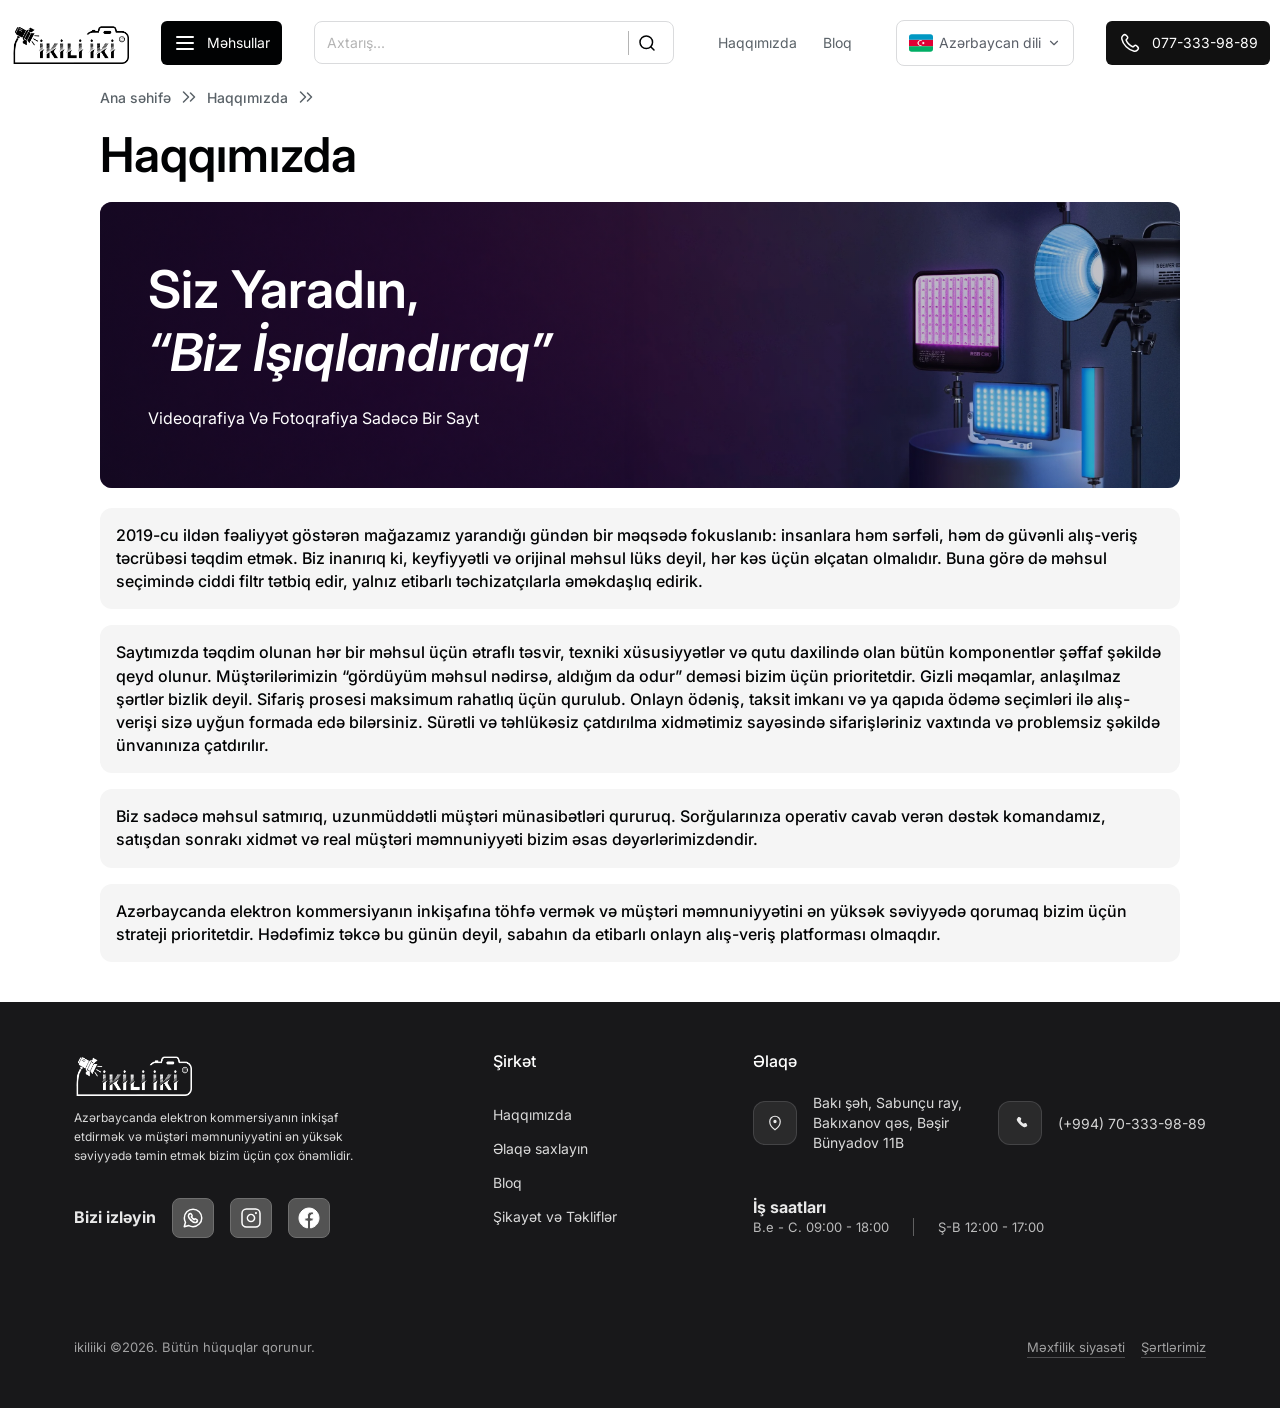
==== about.html @ 132d2dda "update ikili v1.2" ====
<!DOCTYPE html>
<html lang="az">

<head>
    <meta charset="UTF-8">
    <!-- Təməl viewport -->
    <meta name="viewport" content="width=device-width, initial-scale=1.0, viewport-fit=cover">
    <!-- Zoom meta -->
    <meta name="viewport" content="width=device-width, initial-scale=1, maximum-scale=1, user-scalable=no">
    <title>Haqqımızda | ikili2.az</title>

    <link rel="preconnect" href="https://fonts.googleapis.com" />
    <link rel="preconnect" href="https://fonts.gstatic.com" crossorigin />
    <link href="https://fonts.googleapis.com/css2?family=Outfit:wght@400;500;600;700;800;900&display=swap"
        rel="stylesheet" />

    <link href="https://cdn.jsdelivr.net/npm/bootstrap@5.3.8/dist/css/bootstrap.min.css" rel="stylesheet"
        integrity="sha384-sRIl4kxILFvY47J16cr9ZwB07vP4J8+LH7qKQnuqkuIAvNWLzeN8tE5YBujZqJLB" crossorigin="anonymous" />

    <link rel="stylesheet" href="assets/css/style.css" />
</head>

<body>

    <!-- * HEADER START * -->
    <div id="header-placeholder"></div>
    <script>
        (function () {
            const url = "./assets/components/header.html";
            const cacheKey = `partial:${url}`;
            const node = document.getElementById("header-placeholder");
            if (!node) return;

            try {
                const cached = localStorage.getItem(cacheKey);
                if (cached) node.innerHTML = cached;
            } catch (error) {
                console.warn("Header preload cache error:", error);
            }

            if (window.location.protocol === "file:") return;

            fetch(url)
                .then((response) => {
                    if (!response.ok) throw new Error(`Header yüklənmədi: ${response.status}`);
                    return response.text();
                })
                .then((html) => {
                    const parser = new DOMParser();
                    const doc = parser.parseFromString(html, "text/html");
                    const nextHtml = doc.body.innerHTML;
                    if (node.innerHTML !== nextHtml) node.innerHTML = nextHtml;
                    try {
                        localStorage.setItem(cacheKey, nextHtml);
                    } catch (error) {
                        console.warn("Header cache write error:", error);
                    }
                })
                .catch((error) => {
                    console.warn("Header preload fetch error:", error);
                });
        })();
    </script>
    <!-- * HEADER END * -->


    <main>
        <!-- * ABOUT PAGE START * -->
        <section class="about-page">
            <div class="about-page__container">
                <nav class="breadcrumb" aria-label="Breadcrumb">
                    <a href="index.html">Ana səhifə</a>
                    <span aria-hidden="true">
                        <svg width="24" height="24" viewBox="0 0 24 24" fill="none" xmlns="http://www.w3.org/2000/svg">
                            <path d="M13.5 16L17.5 12L13.5 8" stroke="#5A6268" stroke-width="1.5" stroke-linecap="round"
                                stroke-linejoin="round" />
                            <path d="M6.5 17L11.5 12L6.5 7" stroke="#5A6268" stroke-width="1.5" stroke-linecap="round"
                                stroke-linejoin="round" />
                        </svg>
                    </span>
                    <a href="about.html" aria-current="page">Haqqımızda</a>
                     <span aria-hidden="true">
                        <svg width="24" height="24" viewBox="0 0 24 24" fill="none" xmlns="http://www.w3.org/2000/svg">
                            <path d="M13.5 16L17.5 12L13.5 8" stroke="#5A6268" stroke-width="1.5" stroke-linecap="round"
                                stroke-linejoin="round" />
                            <path d="M6.5 17L11.5 12L6.5 7" stroke="#5A6268" stroke-width="1.5" stroke-linecap="round"
                                stroke-linejoin="round" />
                        </svg>
                    </span>
                </nav>

                <h1 class="about-page__title">Haqqımızda</h1>

                <div class="about-page__hero">
                    <img class="about-page__hero-img" src="assets/images/783815d9c4e5a7d03388fd87f96c29ed0e0bb975.png"
                        alt="İşıqlandırma avadanlıqları banneri" />
                    <div class="about-page__hero-overlay"></div>
                    <div class="about-page__hero-content">
                        <h2 class="about-page__hero-title">Siz Yaradın,<br /><em>“Biz İşıqlandıraq”</em></h2>
                        <p class="about-page__hero-subtitle">Videoqrafiya və Fotoqrafiya Sadəcə Bir Sayt</p>
                    </div>
                </div>

                <div class="about-page__text-list">
                    <article class="about-page__text-card">
                        2019-cu ildən fəaliyyət göstərən mağazamız yarandığı gündən bir məqsədə fokuslanıb: insanlara
                        həm sərfəli, həm də güvənli alış-veriş təcrübəsi təqdim etmək. Biz inanırıq ki, keyfiyyətli və
                        orijinal məhsul lüks deyil, hər kəs üçün əlçatan olmalıdır. Buna görə də məhsul seçimində ciddi
                        filtr tətbiq edir, yalnız etibarlı təchizatçılarla əməkdaşlıq edirik.
                    </article>

                    <article class="about-page__text-card">
                        Saytımızda təqdim olunan hər bir məhsul üçün ətraflı təsvir, texniki xüsusiyyətlər və qutu
                        daxilində olan bütün komponentlər şəffaf şəkildə qeyd olunur. Müştərilərimizin “gördüyüm məhsul
                        nədirsə, aldığım da odur” deməsi bizim üçün prioritetdir. Gizli məqamlar, anlaşılmaz şərtlər
                        bizlik deyil. Sifariş prosesi maksimum rahatlıq üçün qurulub. Onlayn ödəniş, taksit imkanı və
                        ya qapıda ödəmə seçimləri ilə alış-verişi sizə uyğun formada edə bilərsiniz. Sürətli və
                        təhlükəsiz çatdırılma xidmətimiz sayəsində sifarişləriniz vaxtında və problemsiz şəkildə
                        ünvanınıza çatdırılır.
                    </article>

                    <article class="about-page__text-card">
                        Biz sadəcə məhsul satmırıq, uzunmüddətli müştəri münasibətləri qururuq. Sorğularınıza operativ
                        cavab verən dəstək komandamız, satışdan sonrakı xidmət və real müştəri məmnuniyyəti bizim əsas
                        dəyərlərimizdəndir.
                    </article>

                    <article class="about-page__text-card">
                        Azərbaycanda elektron kommersiyanın inkişafına töhfə vermək və müştəri məmnuniyyətini ən yüksək
                        səviyyədə qorumaq bizim üçün strateji prioritetdir. Hədəfimiz təkcə bu günün deyil, sabahın da
                        etibarlı onlayn alış-veriş platforması olmaqdır.
                    </article>
                </div>
            </div>
        </section>
        <!-- * ABOUT PAGE END * -->
    </main>

    <!-- * FOOTER START * -->
    <div id="footer-placeholder"></div>
    <script>
        (function () {
            const url = "./assets/components/footer.html";
            const cacheKey = `partial:${url}`;
            const node = document.getElementById("footer-placeholder");
            if (!node) return;

            try {
                const cached = localStorage.getItem(cacheKey);
                if (cached) node.innerHTML = cached;
            } catch (error) {
                console.warn("Footer preload cache error:", error);
            }

            if (window.location.protocol === "file:") return;

            fetch(url)
                .then((response) => {
                    if (!response.ok) throw new Error(`Footer yüklənmədi: ${response.status}`);
                    return response.text();
                })
                .then((html) => {
                    const parser = new DOMParser();
                    const doc = parser.parseFromString(html, "text/html");
                    const nextHtml = doc.body.innerHTML;
                    if (node.innerHTML !== nextHtml) node.innerHTML = nextHtml;
                    try {
                        localStorage.setItem(cacheKey, nextHtml);
                    } catch (error) {
                        console.warn("Footer cache write error:", error);
                    }
                })
                .catch((error) => {
                    console.warn("Footer preload fetch error:", error);
                });
        })();
    </script>
    <!-- * FOOTER END * -->



    <script type="module" src="assets/js/main.js"></script>
    <script src="https://cdn.jsdelivr.net/npm/bootstrap@5.3.8/dist/js/bootstrap.bundle.min.js"
        integrity="sha384-FKyoEForCGlyvwx9Hj09JcYn3nv7wiPVlz7YYwJrWVcXK/BmnVDxM+D2scQbITxI" crossorigin="anonymous">
        </script>

</body>

</html>
---- assets/css/style.css ----
@charset "UTF-8";
@import url("https://fonts.googleapis.com/css2?family=Poppins:ital,wght@0,100;0,200;0,300;0,400;0,500;0,600;0,700;0,800;0,900;1,100;1,200;1,300;1,400;1,500;1,600;1,700;1,800;1,900&display=swap");
@import url("https://fonts.googleapis.com/css2?family=Inter:ital,opsz,wght@0,14..32,100..900;1,14..32,100..900&display=swap");
* {
  margin: 0;
  padding: 0;
  box-sizing: border-box;
}

:root {
  --page-gutter: 6.25rem;
}

body {
  height: 100%;
  font-family: "Inter", sans-serif;
  background-color: rgb(255, 255, 255);
}

p {
  margin-bottom: 0;
}

a {
  text-decoration: none;
  text-wrap: nowrap;
}

input {
  border: none;
  outline: none;
}

button {
  border: none;
  background-color: transparent;
  text-wrap: nowrap;
}

select {
  outline: none;
  border: none;
}

textarea {
  resize: none;
  outline: none;
  border: none;
}

[class$=__container] {
  width: 100%;
  max-width: none !important;
  padding-left: var(--page-gutter);
  padding-right: var(--page-gutter);
}

.arrivals-section {
  padding: 0 0 3.5rem;
}

.arrivals__container {
  max-width: 80rem;
  margin: 0 auto;
  display: flex;
  flex-direction: column;
  gap: 1.5rem;
}
.arrivals__grid {
  display: grid;
  grid-template-columns: minmax(0, 41fr) minmax(0, 59fr);
  height: 27.6875rem;
  gap: 1rem;
  align-items: stretch;
}
.arrivals__banner {
  overflow: hidden;
  border-radius: 0.75rem;
}
.arrivals__banner-img {
  width: 100%;
  height: 100%;
  -o-object-fit: cover;
     object-fit: cover;
  display: block;
}
.arrivals__cards {
  display: grid;
  grid-template-columns: repeat(2, 1fr);
  border: 0.0625rem solid #e8e8e8;
  border-radius: 0.75rem;
  overflow: hidden;
}
.arrivals__cards .products__card {
  display: flex;
  flex-direction: column;
  padding: 1rem;
  border-right: 0.0625rem solid #e8e8e8;
  border-radius: 0;
  min-height: 0;
}
.arrivals__cards .products__card:nth-child(2n) {
  border-right: none;
}
.arrivals__cards .products__card .products__img-wrap {
  min-height: 0;
  padding: 1rem;
}
.arrivals__cards .products__card .products__info {
  display: flex;
  flex-direction: column;
  justify-content: space-between;
  gap: 1rem;
}
.arrivals__cards .products__card .products__name {
  line-height: 1.35;
  max-height: 2.7em;
  overflow: hidden;
}
.arrivals__cards .products__card .products__footer {
  align-items: center;
}
.arrivals__cards .products__card .products__btn {
  display: flex;
  width: 11.2813rem;
  height: 2.75rem;
  padding: 0.625rem 0.75rem;
  justify-content: center;
  align-items: center;
  gap: 0.625rem;
  border-radius: 0.375rem;
  background: #010203;
  color: #fff;
  font-family: Inter, sans-serif;
  font-size: 0.875rem;
  font-style: normal;
  font-weight: 500;
  line-height: normal;
}
.arrivals__cards .products__card .products__price {
  flex-shrink: 0;
}

.products__body-header {
  display: flex;
  flex-direction: column;
  gap: 1rem;
}

body.mega-open {
  overflow: hidden;
}

.header {
  background: #ffffff;
  height: 5.3125rem;
  position: sticky;
  top: 0;
  z-index: 1000;
}
.header__inner {
  display: flex;
  justify-content: center;
  align-items: center;
  flex-direction: "row";
  gap: 2rem;
  height: 100%;
  width: 100%;
  max-width: none;
  margin: 0 auto;
}
.header__logo {
  text-decoration: none;
  flex-shrink: 0;
}
.header__logo-img {
  width: 7.375rem;
  height: 2.625rem;
  display: block;
}
.header__products {
  display: inline-flex;
  align-items: center;
  border: none;
  border-radius: 0.375rem;
  font-weight: 400;
  transition: all 0.18s ease, color 0.18s ease, transform 0.18s ease;
  white-space: nowrap;
  background: #010203;
  color: #ffffff;
  gap: 0.625rem;
  padding: 0.625rem 0.75rem;
  font-size: 0.875rem;
  flex-shrink: 0;
}
.header__products:hover {
  background: #2a2a2a;
}
.header__products:active {
  transform: scale(0.98);
}
.header__products.active {
  background: #c1002a;
}
.header__products.active .header__products-icon--menu {
  display: none;
}
.header__products.active .header__products-icon--close {
  display: block;
}
.header__products-icon {
  width: 1.5rem;
  height: 1.5rem;
  flex-shrink: 0;
}
.header__products-icon--close {
  display: none;
}
.header__search {
  display: flex;
  justify-content: flex-start;
  align-items: center;
  flex-direction: "row";
  gap: 0;
  flex: 1;
  max-width: 22.5rem;
  background: #ffffff;
  border: 0.0625rem solid #dadbdd;
  border-radius: 0.5rem;
  overflow: hidden;
  transition: border-color 0.18s ease, box-shadow 0.18s ease;
}
.header__search:focus-within {
  border-color: #c1002a;
}
.header__search-input {
  flex: 1;
  border: none;
  padding: 0.625rem 0.75rem;
  font-size: 0.875rem;
  outline: none;
  background: transparent;
}
.header__search-input::-moz-placeholder {
  color: #b4b4b4;
}
.header__search-input::placeholder {
  color: #b4b4b4;
}
.header__search-btn {
  display: flex;
  justify-content: center;
  align-items: center;
  flex-direction: "row";
  gap: 0;
  border-left: 0.0625rem solid #b4b4b4;
  background: transparent;
  padding: 0 0.875rem 0 0.375rem;
  height: 100%;
  transition: color 0.18s ease;
}
.header__search-btn:hover {
  color: #c1002a;
}
.header__nav {
  display: flex;
  justify-content: flex-start;
  align-items: center;
  flex-direction: "row";
  gap: 0;
  gap: 2px;
  flex-shrink: 0;
}
.header__nav-link {
  display: block;
  padding: 0.75rem;
  text-decoration: none;
  font-weight: 400;
  font-size: 0.875rem;
  color: #5a6268;
  border-radius: 0.5rem;
  transition: color 0.18s ease, background 0.18s ease;
}
.header__nav-link:hover {
  color: #c1002a;
  background: rgba(193, 0, 42, 0.08);
}
.header__lang {
  display: inline-flex;
  align-items: center;
  border: none;
  border-radius: 0.5rem;
  font-weight: 400;
  transition: background 0.18s ease, color 0.18s ease, transform 0.18s ease;
  white-space: nowrap;
  gap: 0.375rem;
  padding: 0.625rem 0.75rem;
  background: #ffffff;
  border: 0.0625rem solid #dadbdd !important;
  color: #5a5f68;
  font-size: 0.875rem;
  flex-shrink: 0;
}
.header__lang:hover {
  border-color: #c1002a !important;
}
@media (max-width: 1150px) {
  .header__lang {
    display: none;
  }
}
.header__phone {
  display: inline-flex;
  align-items: center;
  border: none;
  border-radius: 0.375rem;
  font-weight: 400;
  padding: 0.625rem 0.75rem;
  transition: background 0.18s ease, color 0.18s ease, transform 0.18s ease;
  white-space: nowrap;
  background: #111111;
  color: #ffffff;
  gap: 0.625rem;
  font-size: 0.875rem;
  text-decoration: none;
  flex-shrink: 0;
}
.header__phone:hover {
  background: #c1002a;
}
.header__phone:active {
  transform: scale(0.98);
}
@media (max-width: 1150px) {
  .header__phone {
    display: none;
  }
}

/* ================= MEGA ================= */
.mega {
  /* ✅ Səndə mega header-dən kənardadır -> fixed olmalıdır */
  position: fixed;
  top: 85px;
  left: 0;
  right: 0;
  display: none;
  z-index: 9999;
}
.mega--active {
  display: block;
}
.mega {
  /* 3-col mode */
}
.mega--details .mega__panel {
  grid-template-columns: 340px 300px minmax(300px, 360px);
}
.mega--details .mega__left::after {
  opacity: 1;
}
.mega--details .mega__center {
  display: block;
}
.mega--details .mega__right {
  display: flex;
}
.mega__overlay {
  position: fixed;
  inset: 0;
  top: 85px;
  background: rgba(17, 17, 17, 0.44);
  backdrop-filter: blur(3px);
  -webkit-backdrop-filter: blur(3px);
  animation: fadeIn 0.22s ease;
}
.mega__panel {
  position: relative;
  z-index: 2;
  display: grid;
  margin-left: max(1rem, var(--page-gutter));
  grid-template-columns: 340px;
  align-items: stretch;
  max-width: -moz-max-content;
  max-width: max-content;
  background: #ffffff;
  box-shadow: 0 20px 60px rgba(0, 0, 0, 0.16);
  border-top: 3px solid #ffffff;
  overflow: hidden;
  animation: slideDown 0.22s cubic-bezier(0.4, 0, 0.2, 1);
}
.mega__left {
  display: flex;
  flex-direction: column;
  gap: 1rem;
  padding: 10px;
  background: #ffffff;
  position: relative;
  max-height: calc(100vh - 85px - 20px);
  overflow-y: auto;
  scrollbar-width: thin;
  scrollbar-color: #e3e3e3 transparent;
}
.mega__left::-webkit-scrollbar {
  width: 4px;
}
.mega__left::-webkit-scrollbar-track {
  background: transparent;
}
.mega__left::-webkit-scrollbar-thumb {
  background: #e3e3e3;
  border-radius: 4px;
}
.mega__left::after {
  content: "";
  position: absolute;
  top: 0;
  right: 0;
  width: 1px;
  height: 100%;
  background: #e3e3e3;
  opacity: 0;
  transition: opacity 0.18s ease;
}
.mega__item {
  display: flex;
  align-items: center;
  justify-content: space-between;
  width: 100%;
  padding: 11px 12px;
  border: none;
  background: transparent;
  border-radius: 8px;
  border-left: 3px solid transparent;
  text-align: left;
  transition: background 0.18s ease, border-color 0.18s ease;
  cursor: pointer;
}
.mega__item:hover {
  background: #f5f5f5;
}
.mega__item--active {
  background: #f5f5f5;
}
.mega__item-left {
  display: flex;
  align-items: center;
  gap: 12px;
  min-width: 0;
  flex: 1;
}
.mega__item-ico {
  display: flex;
  align-items: center;
  justify-content: center;
  width: 22px;
  height: 22px;
  color: #555555;
  flex-shrink: 0;
  transition: color 0.18s ease;
}
.mega__item-text {
  font-size: 1rem;
  font-weight: 600;
  color: #000;
  white-space: nowrap;
  overflow: hidden;
  text-overflow: ellipsis;
  transition: color 0.18s ease;
}
.mega__chev {
  display: flex;
  align-items: center;
  width: 16px;
  height: 16px;
  color: #9e9e9e;
  flex-shrink: 0;
}
.mega__chev svg {
  width: 14px;
  height: 14px;
}
.mega {
  /* center column */
}
.mega__center {
  display: none;
  padding: 10px;
  max-height: calc(100vh - 85px - 20px);
  overflow-y: auto;
  scrollbar-width: thin;
  scrollbar-color: #e3e3e3 transparent;
}
.mega__center::-webkit-scrollbar {
  width: 4px;
}
.mega__center::-webkit-scrollbar-track {
  background: transparent;
}
.mega__center::-webkit-scrollbar-thumb {
  background: #e3e3e3;
  border-radius: 4px;
}
.mega__sub {
  padding: 10px 12px;
  border-radius: 8px;
  font-size: 1rem;
  font-weight: 500;
  color: #555555;
  cursor: pointer;
  white-space: nowrap;
  overflow: hidden;
  text-overflow: ellipsis;
  transition: background 0.18s ease, color 0.18s ease, padding-left 0.18s ease, box-shadow 0.18s ease;
}
.mega__sub--active {
  background: #f5f5f5;
  font-weight: 700;
}
.mega {
  /* right column */
}
.mega__right {
  display: none;
  align-items: flex-start;
  padding: 14px;
  background: #ffffff;
}

/* ================= DEAL CARD ================= */
.deal {
  width: 100%;
  border-radius: 16px;
  overflow: hidden;
  border: 2px solid #c1002a;
  background: #ffffff;
  box-shadow: 0 2px 10px rgba(0, 0, 0, 0.06);
}
.deal__head {
  background: #c1002a;
  color: #ffffff;
  font-weight: 800;
  font-size: 0.95rem;
  padding: 14px 18px;
  letter-spacing: 0.01em;
}
.deal__body {
  padding: 16px;
}
.deal__cat {
  font-size: 0.72rem;
  font-weight: 700;
  color: #9e9e9e;
  text-transform: uppercase;
  letter-spacing: 0.06em;
  margin-bottom: 4px;
}
.deal__title {
  font-size: 0.9rem;
  font-weight: 800;
  color: #111111;
  margin: 0 0 12px;
  line-height: 1.35;
}
.deal__row {
  display: grid;
  grid-template-columns: 1fr auto;
  gap: 10px;
  align-items: center;
}
.deal__img {
  display: flex;
  justify-content: center;
  align-items: center;
  background: #f7f7f7;
  border-radius: 12px;
  padding: 10px;
}
.deal__img img {
  width: 110px;
  height: 110px;
  -o-object-fit: contain;
     object-fit: contain;
  display: block;
}
.deal__badges {
  display: flex;
  flex-direction: column;
  gap: 6px;
  align-items: flex-end;
}
.deal__circle {
  width: 54px;
  height: 54px;
  border-radius: 50%;
  background: #c1002a;
  color: #ffffff;
  display: grid;
  place-items: center;
  font-weight: 900;
  font-size: 0.8rem;
}
.deal__tag {
  padding: 5px 10px;
  border-radius: 6px;
  font-size: 0.75rem;
  font-weight: 700;
  border: 1.5px solid #1a6dff;
  color: #1a6dff;
  background: #edf2ff;
  white-space: nowrap;
}
.deal__tag--red {
  border-color: #c1002a;
  color: #c1002a;
  background: rgba(193, 0, 42, 0.06);
}
.deal__bottom {
  display: flex;
  align-items: center;
  justify-content: space-between;
  gap: 10px;
  margin-top: 14px;
  flex-wrap: wrap;
}
.deal__btn {
  display: inline-flex;
  align-items: center;
  border: none;
  border-radius: 12px;
  font-family: "Outfit", sans-serif;
  font-weight: 700;
  transition: background 0.18s ease, color 0.18s ease, transform 0.18s ease;
  white-space: nowrap;
  background: #111111;
  color: #ffffff;
  gap: 8px;
  padding: 10px 16px;
  font-size: 0.85rem;
}
.deal__btn:hover {
  background: #c1002a;
}
.deal__btn:active {
  transform: scale(0.98);
}
.deal__price {
  text-align: right;
}
.deal__price .old {
  display: block;
  font-size: 0.75rem;
  color: #9e9e9e;
  text-decoration: line-through;
}
.deal__price .new {
  display: block;
  font-size: 1.15rem;
  font-weight: 900;
  color: #111111;
}

.footer {
  color: #dadada;
  background: #18181a;
}
.footer__container {
  margin: 0 auto;
  padding: 3.125rem 4.6rem;
}
.footer__grid {
  display: flex;
  justify-content: space-between;
  gap: 3.5rem;
}
.footer {
  /* LEFT */
}
.footer__brand {
  display: flex;
  flex-direction: column;
  gap: 0.75rem;
  width: 25%;
}
.footer__logo {
  display: inline-flex;
  align-items: center;
  text-decoration: none;
}
.footer__logo-img {
  width: 7.375rem;
  height: 2.75rem;
  display: block;
}
.footer__desc-follow {
  display: flex;
  flex-direction: column;
  gap: 2rem;
}
.footer__desc {
  max-width: 23.75rem; /* 380px */
  font-size: 0.75rem;
  line-height: 1.6;
  color: #dadada;
}
.footer__follow {
  display: flex;
  align-items: center;
  gap: 1rem;
}
.footer__title {
  margin: 0;
  font-size: 1rem;
  font-weight: 700;
  color: #ffffff;
}
.footer__title--sm {
  font-size: 1rem;
  opacity: 0.9;
}
.footer__social {
  display: flex;
  gap: 1rem;
}
.footer__social-link {
  width: 2.625rem;
  height: 2.5rem;
  border-radius: 0.5rem;
  display: inline-flex;
  align-items: center;
  justify-content: center;
  border: 1px solid #6f6f6f;
  background: #535353;
  text-decoration: none;
  transition: transform 0.18s ease, background 0.18s ease, border-color 0.18s ease;
}
.footer__social-link:hover {
  transform: translateY(-1px);
}
.footer__social-ico {
  width: 24px;
  height: 24px;
  display: block;
}
.footer {
  /* MIDDLE */
}
.footer__nav {
  display: flex;
  flex-direction: column;
  justify-content: space-between;
}
.footer__title-h5 {
  margin: 0;
  font-size: 1rem;
  color: #ffffff;
}
.footer__list {
  display: flex;
  flex-direction: column;
  list-style: none;
  padding: 0.625rem 0;
  margin: 0;
  gap: 0.625rem;
}
.footer__link {
  color: #dadada;
  text-decoration: none;
  font-size: 0.875rem;
  transition: color 0.18s ease;
}
.footer__link:hover {
  color: #ffffff;
}
.footer {
  /* RIGHT */
}
.footer__info {
  display: flex;
  flex-direction: column;
  align-items: flex-start;
  justify-content: space-between;
  width: 40%;
  gap: 0.5rem;
}
.footer__contacts {
  display: grid;
  grid-template-columns: 1fr 0.5fr;
  align-items: center;
  justify-content: center;
  gap: 2rem;
}
.footer__contact {
  display: flex;
  align-items: center;
  gap: 1rem;
}
.footer__icon {
  width: 44px;
  height: 44px;
  flex: 0 0 44px;
  border-radius: 12px;
  display: inline-flex;
  align-items: center;
  justify-content: center;
  background: rgba(255, 255, 255, 0.08);
  border: 1px solid rgba(255, 255, 255, 0.12);
  color: rgba(255, 255, 255, 0.9);
}
.footer__icon svg {
  width: 18px;
  height: 18px;
  display: block;
}
.footer__icon--link {
  text-decoration: none;
  transition: transform 0.18s ease, background 0.18s ease, border-color 0.18s ease;
}
.footer__icon--link:hover {
  transform: translateY(-2px);
  background: rgba(255, 255, 255, 0.12);
  border-color: rgba(255, 255, 255, 0.18);
}
.footer__contact-text {
  margin: 0;
  font-size: 0.875rem;
  max-width: 20rem; /* 320px */
  line-height: 1.45;
  color: #dadada;
}
.footer__phone {
  align-self: center;
  color: rgba(233, 233, 233, 0.9);
  text-decoration: none;
  font-size: 14px;
  transition: color 0.18s ease;
}
.footer__phone:hover {
  color: #ffffff;
}
.footer__divider {
  height: 1px;
  background: rgba(255, 255, 255, 0.12);
}
.footer__hours-row {
  margin: 0;
  display: flex;
  align-items: center;
  gap: 1.5rem;
  flex-wrap: nowrap;
}
.footer__hours-item {
  font-size: 13px;
  color: rgba(233, 233, 233, 0.78);
  line-height: 1.6;
}
.footer__hours-divider {
  width: 1px;
  height: 18px;
  background: rgba(233, 233, 233, 0.35);
  display: inline-block;
}
.footer {
  /* BOTTOM */
}
.footer__bottom {
  padding-top: 6.25rem;
  display: flex;
  align-items: center;
  justify-content: space-between;
  gap: 16px;
}
.footer__copy {
  margin: 0;
  font-size: 13px;
  color: rgba(233, 233, 233, 0.65);
}
.footer__legal {
  display: flex;
  gap: 16px;
}
.footer__legal-link {
  font-size: 13px;
  color: rgba(233, 233, 233, 0.65);
  text-decoration: none;
  border-bottom: 1px solid rgba(233, 233, 233, 0.25);
  transition: color 0.18s ease, border-color 0.18s ease;
}
.footer__legal-link:hover {
  color: #ffffff;
  border-color: rgba(255, 255, 255, 0.5);
}

@media (max-width: 1100px) {
  .footer__container {
    padding: 2.5rem 2rem;
  }
  .footer__grid {
    display: grid;
    grid-template-columns: repeat(2, minmax(0, 1fr));
    gap: 2rem;
  }
  .footer__brand, .footer__nav {
    width: 100%;
  }
  .footer__info {
    width: 100%;
    grid-column: 1/-1;
  }
}
@media (max-width: 768px) {
  .footer__container {
    padding: 2rem 1rem;
  }
  .footer__grid {
    grid-template-columns: 1fr;
    gap: 1.5rem;
  }
  .footer__brand, .footer__nav, .footer__info {
    width: 100%;
    grid-column: auto;
  }
  .footer__desc {
    max-width: 100%;
  }
  .footer__follow {
    flex-direction: column;
    align-items: flex-start;
    gap: 0.75rem;
  }
  .footer__contacts {
    grid-template-columns: 1fr;
    gap: 1rem;
  }
  .footer__contact {
    align-items: flex-start;
  }
  .footer__contact-text {
    max-width: 100%;
  }
  .footer__hours-row {
    flex-wrap: wrap;
    gap: 0.75rem;
  }
  .footer__bottom {
    padding-top: 2rem;
    flex-direction: column;
    align-items: flex-start;
    gap: 0.75rem;
  }
}
.hero__container {
  max-width: 80rem;
  margin: 0 auto;
  display: flex;
  justify-content: center;
  align-items: flex-start;
  align-self: stretch;
  gap: 1rem;
}
.hero__banner {
  flex: 1 1 auto;
  width: 55.125rem;
  height: 25.75rem;
  border-radius: 0.75rem;
  overflow: hidden;
  justify-content: center;
  align-items: center;
  align-self: stretch;
}
.hero__banner-img {
  width: 100%;
  height: 100%;
  display: block;
  -o-object-fit: cover;
     object-fit: cover;
  -o-object-position: center 9.5%;
     object-position: center 9.5%;
}
.hero__card {
  flex: 0 0 22.375rem;
  height: 25.75rem;
  background: #ffffff;
  border: 0.125rem solid #e3002e;
  border-radius: 0.75rem;
  overflow: hidden;
  display: flex;
  flex-direction: column;
}
.hero__head {
  background: #e3002e;
  padding: 1rem;
}
.hero__title {
  margin: 0;
  color: #ffffff;
  font-size: 1rem;
}
.hero__body {
  padding: 0 1rem 1rem;
  display: flex;
  flex-direction: column;
  gap: 0.69rem;
  flex: 1;
  justify-content: space-between;
}
.hero__body_header {
  display: flex;
  flex-direction: column;
  gap: 0.69rem;
  padding: 0.75rem 0 0;
}
.hero__category {
  margin: 0;
  color: #7d7d7d;
  font-size: 0.875rem;
  line-height: 1.2;
}
.hero__name {
  margin: 0;
  color: #111;
  font-size: 0.9375rem;
  font-weight: 500;
  line-height: 1.45;
}
.hero__media {
  position: relative;
  display: flex;
  align-items: flex-start;
  justify-content: space-between;
  width: 100%;
}
.hero__img {
  width: 12.9375rem;
  height: 12.9375rem;
  aspect-ratio: 1/1;
  display: block;
  -o-object-fit: contain;
     object-fit: contain;
  flex-shrink: 0;
}
.hero__discount {
  position: absolute;
  left: 9.1rem;
  top: 0;
  width: 3.75rem;
  height: 3.75rem;
  padding: 0.375rem;
  border-radius: 50%;
  background: #f2002f;
  color: #fff;
  font-size: 0.875rem;
  font-weight: 700;
  line-height: 1;
  display: flex;
  align-items: center;
  justify-content: center;
  flex-shrink: 0;
}
.hero__tags {
  display: flex;
  flex-direction: column;
  gap: 0.75rem;
  flex-shrink: 0;
  margin-left: auto;
  align-self: flex-start;
  padding-top: 0.25rem;
}
.hero__stock, .hero__sale {
  min-height: 0.9375rem;
  padding: 0.375rem;
  border-radius: 0.25rem;
  font-size: 0.74rem;
  font-weight: 500;
  line-height: normal;
  display: inline-flex;
  align-items: center;
  justify-content: center;
  white-space: nowrap;
}
.hero__stock {
  color: #118df0;
  border: 0.0625rem solid #118df0;
  background: transparent;
}
.hero__sale {
  color: #f2002f;
  border: 0.0625rem solid #f2002f;
  background: transparent;
}
.hero__footer {
  display: flex;
  justify-content: space-between;
  align-items: flex-end;
  gap: 0.75rem;
}
.hero__btn {
  min-width: 10.5rem;
  padding: 0.625rem 0.75rem;
  border-radius: 0.375rem;
  background: #111;
  color: #fff;
  text-decoration: none;
  font-size: 0.875rem;
  font-weight: 500;
  display: flex;
  justify-content: center;
  align-items: center;
  gap: 0.625rem;
  transition: 0.2s ease;
}
.hero__btn:hover {
  opacity: 0.9;
  color: #fff;
}
.hero__btn-icon {
  font-size: 1rem;
  line-height: 1;
}
.hero__prices {
  display: flex;
  flex-direction: column;
  align-items: flex-end;
  gap: 0.25rem;
}
.hero__old-price {
  color: #8d8d8d;
  font-size: 0.75rem;
  line-height: 1.2;
  text-decoration: line-through;
}
.hero__price {
  color: #111;
  font-size: 0.9375rem;
  font-weight: 700;
  line-height: 1.2;
}

.section-header {
  display: flex;
  align-items: center;
  justify-content: space-between;
}
.section-header__title {
  margin: 0;
  font-size: 2rem;
  font-weight: 600;
  color: #000000;
  line-height: normal;
  font-style: normal;
}
.section-header__nav {
  display: flex;
  align-items: center;
  gap: 0.5rem;
}
.section-header__btn {
  width: 2.75rem;
  height: 2.75rem;
  padding: 0.625rem 0.75rem;
  border-radius: 50%;
  border: 0.0625rem solid #f5f5f5;
  background: #f5f5f5;
  display: flex;
  align-items: center;
  justify-content: center;
  gap: 0.625rem;
  transition: 0.2s ease;
}
.section-header__btn:hover {
  border-color: #111;
  background: #f5f5f5;
}

.testimonials-section {
  padding: 0 0 1.25rem;
}
.testimonials__container {
  max-width: 80rem;
  margin: 0 auto;
  display: flex;
  flex-direction: column;
  gap: 1.5rem;
}
.testimonials__grid {
  display: grid;
  width: 100%;
  grid-template-columns: repeat(4, minmax(0, 1fr));
  align-items: stretch;
  gap: 1rem;
}
.testimonials__card {
  position: relative;
  width: 100%;
  height: 25.0625rem;
  border-radius: 0.75rem;
  overflow: hidden;
  background: #dddddd;
}
.testimonials__card::before {
  content: "";
  position: absolute;
  inset: 0;
  background: linear-gradient(180deg, rgba(0, 0, 0, 0.18) 0%, rgba(0, 0, 0, 0.35) 100%);
  pointer-events: none;
  opacity: 1;
  transition: opacity 0.25s ease;
}
.testimonials__card:hover .testimonials__video {
  transform: scale(1.01);
}
.testimonials__card:hover::before {
  background: linear-gradient(0deg, rgba(0, 0, 0, 0.1) 0%, rgba(0, 0, 0, 0.1) 100%);
}
.testimonials__card.is-playing::before {
  opacity: 0.12;
}
.testimonials__card.is-playing .testimonials__play {
  color: #b4b4b4;
}
.testimonials__card.is-playing .testimonials__icon--play {
  opacity: 0;
  transform: translate(-50%, -50%) scale(0.75);
}
.testimonials__card.is-playing .testimonials__icon--pause {
  opacity: 1;
  transform: translate(-50%, -50%) scale(1);
}
.testimonials__video {
  position: absolute;
  inset: 0;
  width: 100%;
  height: 100%;
  display: block;
  -o-object-fit: cover;
     object-fit: cover;
  -o-object-position: center;
     object-position: center;
  transition: transform 0.35s ease;
}
.testimonials__play {
  position: absolute;
  right: 0.75rem;
  top: 0.75rem;
  display: flex;
  width: 2.5rem;
  height: 2.5rem;
  padding: 0;
  align-items: center;
  justify-content: center;
  gap: 0;
  border: 0;
  border-radius: 50%;
  background: rgba(255, 255, 255, 0.41);
  color: #b4b4b4;
  box-shadow: 0 8px 18px rgba(0, 0, 0, 0.16);
  transition: transform 0.2s ease, background-color 0.2s ease;
  z-index: 2;
}
.testimonials__play::before {
  content: "";
  position: absolute;
  width: 1.875rem;
  height: 1.875rem;
  border-radius: 50%;
  background: #ffffff;
  z-index: 0;
}
.testimonials__play:hover {
  transform: scale(1.04);
}
.testimonials__icon {
  position: absolute;
  left: 50%;
  top: 50%;
  width: 24px;
  height: 24px;
  z-index: 1;
  transform: translate(-50%, -50%);
  transition: opacity 0.2s ease, transform 0.2s ease;
}
.testimonials__icon--pause {
  opacity: 0;
  transform: translate(-50%, -50%) scale(0.75);
}
.testimonials__name {
  position: absolute;
  left: 0.75rem;
  bottom: 0.75rem;
  background: #ffffff;
  color: #010203;
  border-radius: 6.25rem;
  font-size: 0.75rem;
  line-height: 140%;
  padding: 0.375rem 0.75rem;
}

.promo-duo-section {
  padding: 2.5rem 0 2.5rem;
}
.promo-duo__container {
  max-width: 80rem;
  margin: 0 auto;
  display: grid;
  width: 100%;
  grid-template-columns: repeat(2, minmax(0, 1fr));
  gap: 1rem;
}
.promo-duo__card {
  position: relative;
  height: 25.0625rem;
  border-radius: 0.75rem;
  overflow: hidden;
}
.promo-duo__img {
  width: 100%;
  height: 100%;
  -o-object-fit: cover;
     object-fit: cover;
  display: block;
  -o-object-position: 50% 20%;
     object-position: 50% 20%;
}
.promo-duo__overlay {
  position: absolute;
  inset: 0;
  background: linear-gradient(180deg, rgba(0, 0, 0, 0.08) 20%, rgba(0, 0, 0, 0.42) 100%);
}
.promo-duo__content {
  position: absolute;
  display: flex;
  flex-direction: column;
  gap: 0.375rem;
  left: 1.5rem;
  bottom: 1rem;
  z-index: 1;
  color: #fff;
}
.promo-duo__title {
  margin: 0;
  color: #fff;
  font-family: Inter;
  font-size: 1.25rem;
  font-style: normal;
  font-weight: 600;
  line-height: 140%;
  text-transform: uppercase;
}
.promo-duo__text {
  margin: 0;
  color: #fff;
  font-family: Inter;
  font-size: 0.875rem;
  font-style: normal;
  font-weight: 400;
  line-height: 140%;
}
.promo-duo__link {
  position: absolute;
  right: 1.5rem;
  bottom: 1.5rem;
  z-index: 1;
  display: inline-flex;
  align-items: center;
  gap: 0.75rem;
  color: #fff;
  font-family: Inter, sans-serif;
  font-size: 0.875rem;
  font-style: normal;
  font-weight: 500;
  line-height: 140%;
  text-decoration: none;
}
.promo-duo__arrow {
  width: 2.75rem;
  height: 2.75rem;
  display: inline-flex;
  align-items: center;
  justify-content: center;
  padding: 0.625rem 0.75rem;
  border-radius: 50%;
  background: #f5f5f5;
  color: #000000;
}
.promo-duo__arrow svg {
  display: block;
}

.blog-section {
  padding: 0 0 2.5rem;
}
.blog__container {
  max-width: 80rem;
  margin: 0 auto;
  display: flex;
  flex-direction: column;
  gap: 1.5rem;
}
.blog__container .breadcrumb {
  display: inline-flex;
  align-items: center;
  gap: 0.375rem;
  margin: 0;
  padding: 0;
  background: transparent;
}
.blog__container .breadcrumb a {
  color: #5a6268;
  text-decoration: none;
  font-size: 0.875rem;
  font-weight: 500;
  line-height: normal;
}
.blog__container .breadcrumb a[aria-current=page] {
  color: #010203;
}
.blog__page-title {
  margin: 0;
  color: #010203;
  font-size: 2rem;
  font-weight: 600;
  line-height: 1.15;
}
.blog .section-header__title {
  font-size: 1.5rem;
}
.blog__grid {
  display: grid;
  grid-template-columns: repeat(3, minmax(0, 1fr));
  gap: 1.5rem 1.25rem;
}
.blog__card {
  display: flex;
  min-height: 19.3125rem;
  flex-direction: column;
  justify-content: center;
  align-items: flex-start;
  flex: 1 0 0;
  gap: 1rem;
}
.blog__body {
  display: flex;
  flex-direction: column;
  align-items: flex-start;
  gap: 0.375rem;
  align-self: stretch;
}
.blog__media {
  width: 100%;
  height: 10.5625rem;
  flex-shrink: 0;
  align-self: stretch;
  border-radius: 0.75rem;
  overflow: hidden;
  background: #d8d8d8;
}
.blog__img {
  width: 100%;
  height: 100%;
  -o-object-fit: cover;
     object-fit: cover;
  display: block;
}
.blog__title {
  margin: 0;
  color: #010203;
  font-family: Inter, sans-serif;
  font-size: 1rem;
  font-style: normal;
  font-weight: 500;
  line-height: 140%;
}
.blog__desc {
  margin: 0;
  color: #5a5f68;
  font-family: Inter, sans-serif;
  font-size: 0.875rem;
  font-style: normal;
  font-weight: 400;
  line-height: 140%;
}
.blog__btn {
  align-self: flex-start;
  display: flex;
  padding: 0.625rem 0.75rem;
  justify-content: center;
  align-items: center;
  gap: 0.625rem;
  border-radius: 0.625rem;
  background: #f5f5f5;
  color: #000;
  font-family: Inter;
  font-size: 0.875rem;
  font-style: normal;
  font-weight: 500;
  line-height: normal;
  text-decoration: none;
}

.partners-section {
  padding: 0 0 2.5rem;
}
.partners__container {
  max-width: 80rem;
  margin: 0 auto;
  display: flex;
  flex-direction: column;
  gap: 1.5rem;
}
.partners__grid {
  display: grid;
  grid-template-columns: repeat(6, minmax(0, 1fr));
  border: 0.0625rem solid #dadbdd;
  border-radius: 0.375rem;
  overflow: hidden;
  background: #fff;
}
.partners__item {
  height: 6.4375rem;
  display: flex;
  align-items: center;
  justify-content: center;
  border-right: 0.0625rem solid #dadbdd;
}
.partners__item:last-child {
  border-right: none;
}
.partners__logo {
  color: #111;
  font-family: Inter, sans-serif;
  font-size: 2rem;
  font-style: normal;
  font-weight: 600;
  line-height: 1;
  letter-spacing: 0.03em;
}
.partners__logo-img {
  max-width: 11rem;
  max-height: 4rem;
  width: auto;
  height: auto;
  display: block;
  -o-object-fit: contain;
     object-fit: contain;
  filter: brightness(0) saturate(100%);
}

.features {
  padding: 1.5rem 0rem;
}
.features__container {
  max-width: 80rem;
  width: calc(100% - var(--page-gutter) * 2);
  margin: 0 auto;
  padding-left: 0;
  padding-right: 0;
  display: grid;
  grid-template-columns: repeat(4, 1fr);
  border: 0.0625rem solid #dadbdd;
  border-radius: 0.25rem;
  overflow: hidden;
}
.features__item {
  display: flex;
  flex-direction: column;
  gap: 1rem;
  padding: 1rem;
  border-right: 0.0625rem solid #dadbdd;
}
.features__item:last-child {
  border-right: none;
}
.features__icon {
  display: flex;
  align-items: center;
  justify-content: flex-start;
}
.features__icon svg {
  width: 1.5rem;
  height: 1.5rem;
}
.features__text {
  color: #000000;
  font-size: 1rem;
  font-weight: 400;
  line-height: normal;
}

.products-section {
  padding: 1.5rem 0;
}

.products-section--discount {
  padding: 1.5rem 0;
}
.products-section--discount .section-header__title span {
  color: #e3002e;
}
.products-section--discount .products__card {
  position: relative;
}
.products-section--discount .products__card::before {
  content: "-300 AZN";
  position: absolute;
  right: 1.25rem;
  display: flex;
  padding: 0.375rem;
  justify-content: center;
  align-items: center;
  gap: 0.625rem;
  border-radius: 0.25rem;
  border: 1px solid #e3002e;
  color: #E3002E;
  background: rgba(227, 0, 46, 0.1);
  font-family: Inter, sans-serif;
  font-size: 0.75rem;
  font-style: normal;
  font-weight: 500;
  line-height: normal;
  z-index: 2;
}
.products-section--discount .products__card::after {
  content: "-50%";
  position: absolute;
  top: 4rem;
  right: 1.25rem;
  width: 3.75rem;
  height: 3.75rem;
  padding: 0.375rem;
  border-radius: 50%;
  background: #e3002e;
  color: #ffffff;
  display: flex;
  align-items: center;
  justify-content: center;
  gap: 0.625rem;
  aspect-ratio: 1/1;
  font-size: 1rem;
  font-weight: 500;
  line-height: 1;
  z-index: 2;
}
.products-section--discount .products__price {
  display: flex;
  flex-direction: column;
  align-items: flex-start;
  gap: 0.25rem;
  font-size: 0;
  line-height: 0;
  white-space: nowrap;
}
.products-section--discount .products__price::before {
  content: "600.00 AZN";
  color: #5a5f68;
  font-family: Inter, sans-serif;
  font-size: 0.75rem;
  font-style: normal;
  font-weight: 400;
  line-height: normal;
  text-decoration-line: line-through;
}
.products-section--discount .products__price::after {
  content: "300.00 AZN";
  color: #010203;
  font-family: Inter, sans-serif;
  font-size: 1.125rem;
  font-style: normal;
  font-weight: 600;
  line-height: normal;
  text-decoration-line: none;
  line-height: normal;
}

.products__container {
  max-width: 80rem;
  margin: 0 auto;
  display: flex;
  flex-direction: column;
  gap: 1.5rem;
}
.products__grid {
  display: grid;
  grid-template-columns: repeat(4, 1fr);
  border: 0.0625rem solid #dadbdd;
  border-radius: 0.75rem;
  overflow: hidden;
}
.products__card {
  display: flex;
  flex-direction: column;
  padding: 1rem;
  background: #ffffff;
  border-right: 0.0625rem solid #dadbdd;
  transition: box-shadow 0.2s ease;
}
.products__card:last-child {
  border-right: none;
}
.products__img-wrap {
  width: 100%;
  display: flex;
  align-items: center;
  justify-content: center;
  padding: 1rem;
}
.products__img {
  width: min(14.3125rem, 100%);
  height: min(14.3125rem, 100%);
  max-width: 100%;
  max-height: 100%;
  flex-shrink: 0;
  -o-object-fit: contain;
     object-fit: contain;
  -o-object-position: center;
     object-position: center;
  display: block;
}
.products__info {
  display: flex;
  flex-direction: column;
  gap: 1rem;
  flex: 1;
}
.products__category {
  color: #7d7d7d;
  font-size: 0.8125rem;
  line-height: 1.2;
}
.products__name {
  margin: 0;
  color: #111;
  font-size: 0.9375rem;
  font-weight: 600;
  line-height: 1.45;
}
.products__meta {
  display: flex;
  align-items: center;
  justify-content: space-between;
  gap: 0.5rem;
}
.products__stars {
  display: flex;
  align-items: center;
}
.products__badge {
  font-size: 0.75rem;
  font-weight: 500;
  padding: 0.25rem 0.5rem;
  border-radius: 0.25rem;
  white-space: nowrap;
  border: 0.0625rem solid;
}
.products__badge--blue {
  color: #0084da;
  border-color: #0094f3;
  background: rgba(0, 148, 243, 0.1019607843);
}
.products__badge--yellow {
  color: #dc9600;
  border-color: #ffae00;
  background: rgba(255, 174, 0, 0.1019607843);
}
.products__badge--red {
  color: #e3002e;
  border-color: #e3002e;
  background: rgba(227, 0, 46, 0.1019607843);
}
.products__badge--green {
  color: #00af62;
  border-color: #00af62;
  background: rgba(0, 175, 98, 0.1019607843);
}
.products__footer {
  display: flex;
  align-items: center;
  justify-content: space-between;
  gap: 0.75rem;
}
.products__btn {
  min-width: 8.8125rem;
  display: flex;
  align-items: center;
  justify-content: center;
  gap: 0.5rem;
  padding: 0.625rem 0.75rem;
  border-radius: 0.375rem;
  background: #010203;
  color: #ffffff;
  font-size: 0.875rem;
  font-style: normal;
  font-weight: 500;
  line-height: normal;
  text-decoration: none;
  transition: 0.2s ease;
  white-space: nowrap;
}
.products__price {
  color: #010203;
  font-family: Inter;
  font-size: 1.125rem;
  font-style: normal;
  font-weight: 600;
  line-height: normal;
  white-space: nowrap;
}
.products .products__price {
  display: flex;
  flex-direction: column;
  align-items: flex-start;
  gap: 0.25rem;
  color: #5a5f68;
  font-family: Inter, sans-serif;
  font-size: 0.75rem;
  font-style: normal;
  font-weight: 400;
  line-height: normal;
  text-decoration-line: line-through;
  white-space: nowrap;
}
.products .products__price::after {
  content: "300.00 AZN";
  color: #010203;
  font-family: Inter, sans-serif;
  font-size: 1.125rem;
  font-style: normal;
  font-weight: 600;
  line-height: normal;
  text-decoration: none;
}

.about-page {
  padding: 0 0 2.5rem;
}
.about-page__container {
  max-width: 80rem;
  margin: 0 auto;
  display: flex;
  flex-direction: column;
  gap: 1.25rem;
}
.about-page__breadcrumbs,
.about-page .breadcrumb {
  display: inline-flex;
  align-items: center;
  gap: 0.375rem;
  margin: 0;
  padding: 0;
  background: transparent;
  color: #5a5f68;
  font-family: Inter, sans-serif;
  font-size: 0.875rem;
  font-style: normal;
  font-weight: 500;
  line-height: normal;
}
.about-page__breadcrumbs a,
.about-page .breadcrumb a {
  color: #5a6268;
  text-decoration: none;
  font-family: Inter, sans-serif;
  font-size: 0.875rem;
  font-style: normal;
  font-weight: 500;
  line-height: normal;
}
.about-page__breadcrumbs a:visited,
.about-page__breadcrumbs a:hover,
.about-page__breadcrumbs a:active,
.about-page .breadcrumb a:visited,
.about-page .breadcrumb a:hover,
.about-page .breadcrumb a:active {
  color: #5a6268;
}
.about-page__title {
  margin: 0;
  color: #010203;
  font-family: Inter, sans-serif;
  font-size: 3rem;
  font-weight: 600;
  line-height: 1.1;
}
.about-page__hero {
  position: relative;
  height: 17.875rem;
  border-radius: 0.75rem;
  overflow: hidden;
}
.about-page__hero-img {
  width: 100%;
  height: 100%;
  -o-object-fit: cover;
     object-fit: cover;
  -o-object-position: center;
     object-position: center;
  display: block;
}
.about-page__hero-overlay {
  position: absolute;
  inset: 0;
  background: linear-gradient(90deg, rgba(14, 9, 27, 0.74) 0%, rgba(14, 9, 27, 0.25) 60%);
}
.about-page__hero-content {
  display: flex;
  flex-direction: column;
  gap: 1rem;
  position: absolute;
  left: 3rem;
  top: 3.5rem;
  z-index: 1;
  color: #fff;
}
.about-page__hero-title {
  font-family: Inter, sans-serif;
  font-size: 3.25rem;
  font-style: normal;
  font-weight: 600;
  line-height: normal;
  text-transform: capitalize;
}
.about-page__hero-title em {
  font-style: italic;
  font-weight: 600;
}
.about-page__hero-subtitle {
  margin: 0;
  font-size: 1rem;
  font-style: normal;
  font-weight: 400;
  line-height: normal;
  text-transform: capitalize;
}
.about-page__text-list {
  display: flex;
  flex-direction: column;
  gap: 1rem;
}
.about-page__text-card {
  border-radius: 0.75rem;
  background: #f5f5f5;
  padding: 1rem;
  color: #010203;
  font-family: Inter, sans-serif;
  font-size: 1rem;
  font-weight: 500;
  line-height: 1.45;
}

.sa-page {
  padding: 0 0 2.5rem;
}
.sa-page__container {
  max-width: 80rem;
  margin: 0 auto;
  display: flex;
  flex-direction: column;
  gap: 1.5rem;
}
.sa-page .breadcrumb {
  display: inline-flex;
  align-items: center;
  gap: 0.375rem;
  margin: 0;
  padding: 0;
  background: transparent;
}
.sa-page .breadcrumb a {
  color: #5a6268;
  text-decoration: none;
  font-family: Inter, sans-serif;
  font-size: 0.875rem;
  font-style: normal;
  font-weight: 500;
  line-height: normal;
}
.sa-page .breadcrumb a[aria-current=page] {
  color: #010203;
}
.sa-page__title {
  margin: 0;
  color: #010203;
  font-size: 2rem;
  font-style: normal;
  font-weight: 600;
  line-height: 1.1;
}

.sa-tabs {
  display: flex;
  align-items: center;
  gap: 2rem;
  border-bottom: 0.0625rem solid #e2e2e2;
  overflow-x: auto;
  padding-bottom: 0.5rem;
}
.sa-tabs__btn {
  border: 0;
  border-bottom: 0.125rem solid transparent;
  background: transparent;
  padding: 0 0 0.5rem;
  color: #5a6268;
  font-size: 0.875rem;
  font-weight: 500;
  white-space: nowrap;
}
.sa-tabs__btn.is-active {
  color: #010203;
  border-bottom-color: #e51645;
}

.sa-panel {
  display: none;
  gap: 1.5rem;
  padding: 1rem;
  border-radius: 0.75rem;
  background: #f0f0f1;
  grid-template-columns: minmax(0, 1fr) 35rem;
  align-items: center;
}
.sa-panel.is-active {
  display: grid;
}
.sa-panel__title {
  margin: 0;
  color: #010203;
  font-size: 1.5rem;
  font-weight: 600;
  line-height: 140%;
}
.sa-panel__text {
  margin: 0;
  color: #010203;
  font-size: 1rem;
  font-style: italic;
  font-weight: 500;
  line-height: 140%;
}
.sa-panel__body {
  display: flex;
  flex-direction: column;
  gap: 1rem;
  justify-content: flex-start;
  align-self: stretch;
}
.sa-panel__media {
  height: 16.125rem;
  border-radius: 0.75rem;
  overflow: hidden;
}
.sa-panel__img {
  width: 100%;
  height: 100%;
  display: block;
  -o-object-fit: cover;
     object-fit: cover;
}

.rc-page {
  padding: 0 0 2.5rem;
}
.rc-page__container {
  max-width: 80rem;
  margin: 0 auto;
  display: flex;
  flex-direction: column;
  gap: 1.5rem;
}
.rc-page .breadcrumb {
  display: inline-flex;
  align-items: center;
  gap: 0.375rem;
  margin: 0;
  padding: 0;
  background: transparent;
}
.rc-page .breadcrumb a {
  color: #5a6268;
  text-decoration: none;
  font-size: 0.875rem;
  font-weight: 500;
  line-height: normal;
}
.rc-page .breadcrumb a[aria-current=page] {
  color: #010203;
}
.rc-page__title {
  margin: 0;
  color: #010203;
  font-size: 2rem;
  font-weight: 600;
  line-height: 1.15;
}
.rc-page__cards {
  display: flex;
  flex-direction: column;
  gap: 0.875rem;
}

.rc-card {
  display: flex;
  flex-direction: column;
  gap: 0.625rem;
  padding: 1rem;
  border-radius: 0.75rem;
  background: #f5f5f5;
}
.rc-card__title {
  margin: 0;
  color: #010203;
  font-size: 1.5rem;
  font-weight: 600;
  line-height: 140%;
  font-style: normal;
}
.rc-card__text {
  margin: 0;
  color: #010203;
  font-size: 1rem;
  font-style: italic;
  font-weight: 500;
  line-height: 140%;
}
.rc-card__list {
  margin: 0;
  padding-left: 1.4rem;
  color: #010203;
  display: flex;
  flex-direction: column;
  gap: 0.35rem;
}
.rc-card__list li {
  font-size: 1rem;
  font-style: italic;
  font-weight: 500;
  line-height: 1.35;
}

.pp-page {
  padding: 0 0 2.5rem;
}
.pp-page__container {
  max-width: 80rem;
  margin: 0 auto;
  display: flex;
  flex-direction: column;
  gap: 1.5rem;
}
.pp-page .breadcrumb {
  display: inline-flex;
  align-items: center;
  gap: 0.375rem;
  margin: 0;
  padding: 0;
  background: transparent;
}
.pp-page .breadcrumb a {
  color: #5a6268;
  text-decoration: none;
  font-size: 0.875rem;
  font-weight: 500;
  line-height: normal;
}
.pp-page .breadcrumb a[aria-current=page] {
  color: #010203;
}
.pp-page__title {
  margin: 0;
  color: #010203;
  font-size: 2rem;
  font-weight: 600;
  line-height: 1.15;
}
.pp-page__cards {
  display: flex;
  flex-direction: column;
  gap: 0.875rem;
}

.pp-card {
  display: flex;
  flex-direction: column;
  gap: 0.625rem;
  padding: 1rem;
  border-radius: 0.75rem;
  background: #f5f5f5;
}
.pp-card__title {
  margin: 0;
  color: #010203;
  font-size: 1.5rem;
  font-weight: 600;
  line-height: 140%;
  font-style: normal;
}
.pp-card__text {
  margin: 0;
  color: #010203;
  font-size: 1rem;
  font-style: italic;
  font-weight: 500;
  line-height: 140%;
}
.pp-card__list {
  margin: 0;
  padding-left: 1.4rem;
  color: #010203;
  display: flex;
  flex-direction: column;
  gap: 0.35rem;
}
.pp-card__list li {
  font-size: 1rem;
  font-style: italic;
  font-weight: 500;
  line-height: 1.35;
}

.blog-detail-section {
  padding: 0 0 2.5rem;
}

.blog-detail__container {
  max-width: 80rem;
  margin: 0 auto;
  display: flex;
  flex-direction: column;
  gap: 1rem;
}
.blog-detail .breadcrumb {
  display: inline-flex;
  align-items: center;
  gap: 0.375rem;
  margin: 0;
  padding: 0;
  background: transparent;
}
.blog-detail .breadcrumb a {
  color: #5a6268;
  text-decoration: none;
  font-size: 0.875rem;
  font-weight: 500;
  line-height: normal;
}
.blog-detail .breadcrumb a[aria-current=page] {
  color: #010203;
}
.blog-detail__head {
  display: flex;
  align-items: center;
  justify-content: space-between;
  gap: 1rem;
}
.blog-detail__title {
  margin: 0;
  color: #010203;
  font-size: clamp(1.75rem, 3vw, 2.5rem);
  font-weight: 600;
  line-height: 1.15;
}
.blog-detail__date {
  color: #5a6268;
  font-size: 1rem;
  font-weight: 400;
}
.blog-detail__article {
  display: flex;
  flex-direction: column;
  gap: 1rem;
}
.blog-detail__hero {
  width: 100%;
  height: 18rem;
  border-radius: 0.75rem;
  overflow: hidden;
  background: #d8d8d8;
}
.blog-detail__hero-img {
  width: 100%;
  height: 100%;
  -o-object-fit: cover;
     object-fit: cover;
  display: block;
  -o-object-position: 40% 43%;
     object-position: 40% 43%;
}
.blog-detail__content {
  display: flex;
  flex-direction: column;
  gap: 1rem;
  padding: 1.5rem;
  border-radius: 0.75rem;
  background: #f5f5f5;
}
.blog-detail__content h2 {
  margin: 0;
  color: #010203;
  font-size: 1.875rem;
  font-weight: 600;
  line-height: 1.3;
}
.blog-detail__content h3,
.blog-detail__content .blog-detail__subheading {
  margin: 0;
  color: #010203;
  font-size: 1.125rem;
  font-weight: 600;
  font-style: italic;
  line-height: 1.35;
}
.blog-detail__content p {
  margin: 0;
  color: #010203;
  font-size: 1rem;
  font-weight: 500;
  line-height: 140%;
}
.blog-detail__content ul {
  margin: 0;
  padding-left: 1.2rem;
}
.blog-detail__content .blog-detail__type {
  display: flex;
  flex-direction: column;
  gap: 0;
}
.blog-detail__content li {
  color: #010203;
  font-size: 1rem;
  line-height: 1.55;
}

.contact-page {
  padding: 0 0 2rem;
}
.contact-page__container {
  max-width: 80rem;
  margin: 0 auto;
  display: flex;
  flex-direction: column;
  gap: 2rem;
}
.contact-page .breadcrumb {
  display: inline-flex;
  align-items: center;
  gap: 0.375rem;
  margin: 0;
  padding: 0;
  background: transparent;
}
.contact-page .breadcrumb a {
  color: #5a6268;
  text-decoration: none;
  font-size: 0.875rem;
  font-weight: 500;
  line-height: normal;
}
.contact-page .breadcrumb a[aria-current=page] {
  color: #010203;
}
.contact-page__section-title {
  margin: 0;
  color: #010203;
  font-size: 2rem;
  font-weight: 600;
  line-height: 1.2;
}
.contact-page__info {
  display: flex;
  flex-direction: column;
  gap: 1.5rem;
}

.contact-top {
  padding: 0 0 3.12rem;
  display: grid;
  grid-template-columns: minmax(0, 1fr) minmax(0, 1.45fr);
  gap: 2rem;
  align-items: stretch;
}
.contact-top__left {
  display: flex;
  flex-direction: column;
  gap: 2rem;
}
.contact-top__intro {
  display: flex;
  flex-direction: column;
  gap: 0.75rem;
}
.contact-top__title {
  margin: 0;
  color: #010203;
  font-size: 2rem;
  font-style: normal;
  font-weight: 600;
  line-height: normal;
}
.contact-top__subtitle {
  margin: 0;
  color: #5a6268;
  font-family: Inter;
  font-size: 1rem;
  font-style: normal;
  font-weight: 500;
  line-height: normal;
}
.contact-top__map-wrap {
  height: 100%;
  min-height: 25.75rem;
  border-radius: 0.75rem;
  overflow: hidden;
  background: #d9d9d9;
}
.contact-top__map {
  width: 100%;
  height: 100%;
  border: 0;
  display: block;
  -o-object-fit: cover;
     object-fit: cover;
}

.contact-form {
  display: flex;
  flex-direction: column;
  gap: 1rem;
}
.contact-form__row {
  display: grid;
  grid-template-columns: repeat(2, minmax(0, 1fr));
  gap: 1rem;
}
.contact-form__group {
  display: flex;
  flex-direction: column;
  gap: 0.4rem;
}
.contact-form__label {
  color: #010203;
  font-size: 1rem;
  font-weight: 500;
  line-height: 1.3;
}
.contact-form__label span {
  color: #e51645;
}
.contact-form__input, .contact-form__textarea {
  width: 100%;
  border: 0.0625rem solid #dadbdd;
  border-radius: 0.5rem;
  background: #f5f5f5;
  color: #111;
  font-size: 0.875rem;
  line-height: 1.35;
}
.contact-form__input {
  height: 3rem;
  padding: 0 0.75rem;
}
.contact-form__textarea {
  min-height: 8rem;
  padding: 0.75rem;
}
.contact-form__submit {
  width: -moz-max-content;
  width: max-content;
  display: flex;
  padding: 0.625rem 0.75rem;
  justify-content: center;
  align-items: center;
  gap: 0.625rem;
  border: 0;
  border-radius: 0.5rem;
  background: #010203;
  color: #fff;
  font-size: 0.875rem;
  font-style: normal;
  font-weight: 400;
  line-height: 140%;
}

.contact-features {
  padding: 0;
}
.contact-features .features__container {
  grid-template-columns: 1.8fr 1fr 1.2fr;
}
.contact-features .features__item {
  gap: 1rem;
}

.contact-faq {
  padding: 3.12rem 0;
  display: flex;
  flex-direction: column;
  gap: 1.5rem;
}
.contact-faq .faq-list {
  border: 0.0625rem solid #dadbdd;
  border-radius: 0.75rem;
  overflow: hidden;
  background: #ffffff;
}
.contact-faq .faq-item {
  display: flex;
  flex-direction: column;
  gap: 0.75rem;
  border-top: 0.0625rem solid #dadbdd;
  padding: 1.375rem 1.25rem;
}
.contact-faq .faq-item:first-child {
  border-top: none;
}
.contact-faq .faq-item__head {
  display: flex;
  align-items: center;
  justify-content: space-between;
  gap: 1rem;
}
.contact-faq .faq-item__title {
  margin: 0;
  color: #111;
  font-size: 1rem;
  font-weight: 600;
  line-height: 1.25;
}
.contact-faq .faq-item__icon {
  width: 1.5rem;
  height: 1.5rem;
  display: inline-flex;
  align-items: center;
  justify-content: center;
  flex-shrink: 0;
}
.contact-faq .faq-item__body {
  margin: 0;
  color: #5a6268;
  font-size: 1rem;
  font-style: italic;
  line-height: 1.45;
}

.pd-page__container {
  max-width: 80rem;
  margin: 0 auto;
  display: flex;
  flex-direction: column;
  gap: 1.5rem;
}
.pd-page .breadcrumb {
  display: inline-flex;
  align-items: center;
  gap: 0.375rem;
  margin: 0;
  padding: 0;
  background: transparent;
}
.pd-page .breadcrumb a {
  color: #5a6268;
  text-decoration: none;
  font-size: 0.875rem;
  font-weight: 500;
}
.pd-page .breadcrumb a[aria-current=page] {
  color: #010203;
}

.pd-main {
  display: flex;
  gap: 3.12rem;
}

.pd-gallery {
  display: flex;
  flex-direction: column;
  width: 100%;
  max-width: 37.1875rem;
  gap: 0.75rem;
}
.pd-gallery__hero {
  position: relative;
  width: 100%;
  height: auto;
  aspect-ratio: 1/1;
  padding: 1rem;
  align-self: stretch;
  border: 0.0625rem solid #dadbdd;
  border-radius: 0.75rem;
  overflow: hidden;
  display: flex;
  align-items: center;
  justify-content: center;
}
.pd-gallery__hero-img {
  width: 100%;
  height: 100%;
  -o-object-fit: contain;
     object-fit: contain;
  -o-object-position: center;
     object-position: center;
  display: block;
}
.pd-gallery__discount {
  position: absolute;
  right: 0.875rem;
  top: 0.875rem;
  width: 5rem;
  height: 5rem;
  padding: 0.375rem;
  box-sizing: border-box;
  aspect-ratio: 1/1;
  border-radius: 50%;
  background: #f2002f;
  color: #fff;
  font-size: 1.125rem;
  font-style: normal;
  font-weight: 700;
  line-height: normal;
  display: flex;
  align-items: center;
  justify-content: center;
}
.pd-gallery__thumbs {
  display: flex;
  width: 100%;
  align-items: center;
  justify-content: space-between;
  gap: 0.625rem;
}
.pd-gallery__thumb {
  width: 7.125rem;
  height: 7.125rem;
  border: 0.0625rem solid #dadbdd;
  border-radius: 0.5rem;
  overflow: hidden;
  padding: 0;
  background: #fff;
}
.pd-gallery__thumb img {
  width: 100%;
  height: 100%;
  -o-object-fit: cover;
     object-fit: cover;
  display: block;
}
.pd-gallery__arrow {
  width: 2rem;
  height: 2rem;
  border-radius: 0.5rem;
  border: 0.0625rem solid #dadbdd;
  background: #f5f5f5;
  font-size: 1.25rem;
  line-height: 1;
}

.pd-info {
  display: flex;
  flex-direction: column;
  gap: 0.875rem;
}
.pd-info__meta {
  display: flex;
  flex-direction: column;
  gap: 1.5rem;
}
.pd-info__summary {
  display: flex;
  flex-direction: column;
  gap: 1rem;
}
.pd-info__heading {
  display: flex;
  flex-direction: column;
  align-items: flex-start;
  gap: 0.375rem;
  align-self: stretch;
}
.pd-info__rating {
  color: #c8c8c8;
  font-size: 1rem;
  display: inline-flex;
  gap: 0.2rem;
}
.pd-info__rating .is-active {
  color: #f4ad00;
}
.pd-info__title {
  margin: 0;
  color: #010203;
  font-family: Inter, sans-serif;
  font-size: 2rem;
  font-style: normal;
  font-weight: 600;
  line-height: normal;
}
.pd-info__code {
  margin: 0;
  color: #5a6268;
  font-size: 1rem;
}
.pd-info__note {
  display: block;
  padding: 1rem;
  align-self: stretch;
  border: 0.0625rem solid #1f8fff;
  border-radius: 0.75rem;
  background: #eaf5ff;
  color: #004c7d;
  font-size: 0.875rem;
  font-style: normal;
  font-weight: 400;
  line-height: 140%;
  white-space: normal;
}
.pd-info__note strong {
  color: #004c7d;
  font-weight: 700;
}
.pd-info__saving {
  margin: 0;
  color: #e3002e;
  font-size: 0.75rem;
  font-style: normal;
  font-weight: 500;
  line-height: normal;
}

.pd-price {
  display: flex;
  flex-direction: column;
  gap: 0.3rem;
}
.pd-price__old {
  color: #5a5f68;
  font-family: Inter, sans-serif;
  font-size: 1rem;
  font-style: normal;
  font-weight: 400;
  line-height: normal;
  text-decoration-line: line-through;
}
.pd-price__new {
  color: #010203;
  font-family: Inter, sans-serif;
  font-size: 2rem;
  font-style: normal;
  font-weight: 600;
  line-height: normal;
}

.pd-stock {
  display: flex;
  justify-content: space-between;
  align-items: center;
  gap: 1.5rem;
}
.pd-stock__title {
  margin: 0;
  color: #010203;
  font-size: 1rem;
  font-style: normal;
  font-weight: 600;
  line-height: normal;
}
.pd-stock__badge {
  display: flex;
  padding: 0.375rem;
  justify-content: center;
  align-items: center;
  border-radius: 0.25rem;
  border: 1px solid #0094f3;
  background: rgba(0, 148, 243, 0.1);
  color: #0084da;
  font-family: Inter, sans-serif;
  font-size: 0.75rem;
  font-style: normal;
  font-weight: 500;
  line-height: normal;
}

.pd-actions {
  display: flex;
  align-items: flex-end;
  justify-content: space-between;
  gap: 1rem;
}
.pd-actions__left {
  display: flex;
  flex-direction: column;
  align-items: flex-start;
  gap: 0.375rem;
  align-self: stretch;
}
.pd-actions__right {
  display: flex;
  align-items: center;
  gap: 0.75rem;
}
.pd-actions__right .products__btn,
.pd-actions__right .pd-btn--share {
  display: flex;
  height: 2.75rem;
  min-height: 2.75rem;
  padding: 0.625rem 0.75rem;
  justify-content: center;
  align-items: center;
  gap: 0.625rem;
  font-size: 0.875rem;
  box-sizing: border-box;
  line-height: normal;
  white-space: nowrap;
}
.pd-actions__right .products__btn {
  width: 12.0625rem;
}
.pd-actions__right .pd-btn--share {
  display: flex;
  width: 6.375rem;
}

.pd-qty {
  display: flex;
  padding: 0.625rem 0.75rem;
  justify-content: space-between;
  align-items: center;
  align-self: stretch;
  border-radius: 0.5rem;
  background: #f1f2f3;
  min-width: 5.8125rem;
}
.pd-qty button,
.pd-qty span {
  width: 1.25rem;
  height: 1.25rem;
  display: inline-flex;
  align-items: center;
  justify-content: center;
  color: #010203;
  font-size: 0.875rem;
}

.pd-btn {
  border: none;
  border-radius: 0.5rem;
  padding: 0.75rem 1.25rem;
  min-height: 3rem;
  font-size: 1rem;
  display: inline-flex;
  align-items: center;
  gap: 0.5rem;
}
.pd-btn--buy {
  background: #010203;
  color: #fff;
}
.pd-btn--share {
  background: #f1f2f3;
  color: #010203;
}

.pd-help {
  display: flex;
  align-items: center;
  justify-content: space-between;
  gap: 0.75rem;
  padding: 0.75rem;
  border: 0.0625rem solid #dadbdd;
  border-radius: 0.75rem;
  background: #f5f5f5;
}
.pd-help__left {
  display: flex;
  align-items: center;
  gap: 0.625rem;
}
.pd-help__left h3 {
  margin: 0;
  color: #010203;
  font-size: 1rem;
  font-style: normal;
  font-weight: 600;
  line-height: 140%;
}
.pd-help__left p {
  margin: 0;
  color: #010203;
  font-size: 0.875rem;
  font-style: normal;
  font-weight: 400;
  line-height: 140%;
}
.pd-help__icon {
  width: 2.25rem;
  height: 2.25rem;
  border-radius: 0.5rem;
  background: #ececef;
  display: inline-flex;
  align-items: center;
  justify-content: center;
}
.pd-help__call {
  text-decoration: none;
  color: #fff;
  font-family: Inter, sans-serif;
  font-size: 0.875rem;
  font-style: normal;
  font-weight: 400;
  line-height: normal;
  background: #010203;
  padding: 0.625rem 0.75rem;
  border-radius: 0.5rem;
  display: flex;
  justify-content: center;
  align-items: center;
  gap: 0.625rem;
}

.pd-specs {
  padding: 2rem;
  display: flex;
  flex-direction: column;
  gap: 1.5rem;
}
.pd-specs__title {
  margin: 0;
  color: #010203;
  font-size: 2rem;
  font-style: normal;
  font-weight: 600;
  line-height: normal;
}
.pd-specs__table {
  width: 100%;
  border: 0.0625rem solid #dadbdd;
  border-collapse: separate;
  border-spacing: 0;
  table-layout: fixed;
  border-radius: 0.5rem;
  overflow: hidden;
}
.pd-specs__row th,
.pd-specs__row td {
  width: 25%;
  padding: 1rem 1.5rem;
  color: #010203;
  line-height: normal;
  border-bottom: 0.0625rem solid #dadbdd;
}
.pd-specs__row th {
  font-size: 1rem;
  font-style: normal;
  font-weight: 500;
  text-align: left;
}
.pd-specs__row td {
  font-size: 1.125rem;
  font-style: normal;
  font-weight: 600;
  text-align: right;
}
.pd-specs__row th:nth-child(3),
.pd-specs__row td:nth-child(3) {
  border-left: 0.0625rem solid #dadbdd;
}
.pd-specs__row:last-child th, .pd-specs__row:last-child td {
  border-bottom: none;
}

.pd-description {
  display: flex;
  flex-direction: column;
  gap: 1rem;
}
.pd-description__title {
  margin: 0;
  color: #010203;
  font-size: 2rem;
  font-style: normal;
  font-weight: 600;
  line-height: normal;
}
.pd-description__list {
  display: flex;
  flex-direction: column;
  gap: 0.75rem;
}
.pd-description__item {
  margin: 0;
  padding: 1rem;
  border-radius: 0.75rem;
  background: #f1f2f3;
  color: #010203;
  font-size: 1rem;
  font-style: normal;
  font-weight: 400;
  line-height: 140%;
}/*# sourceMappingURL=style.css.map */
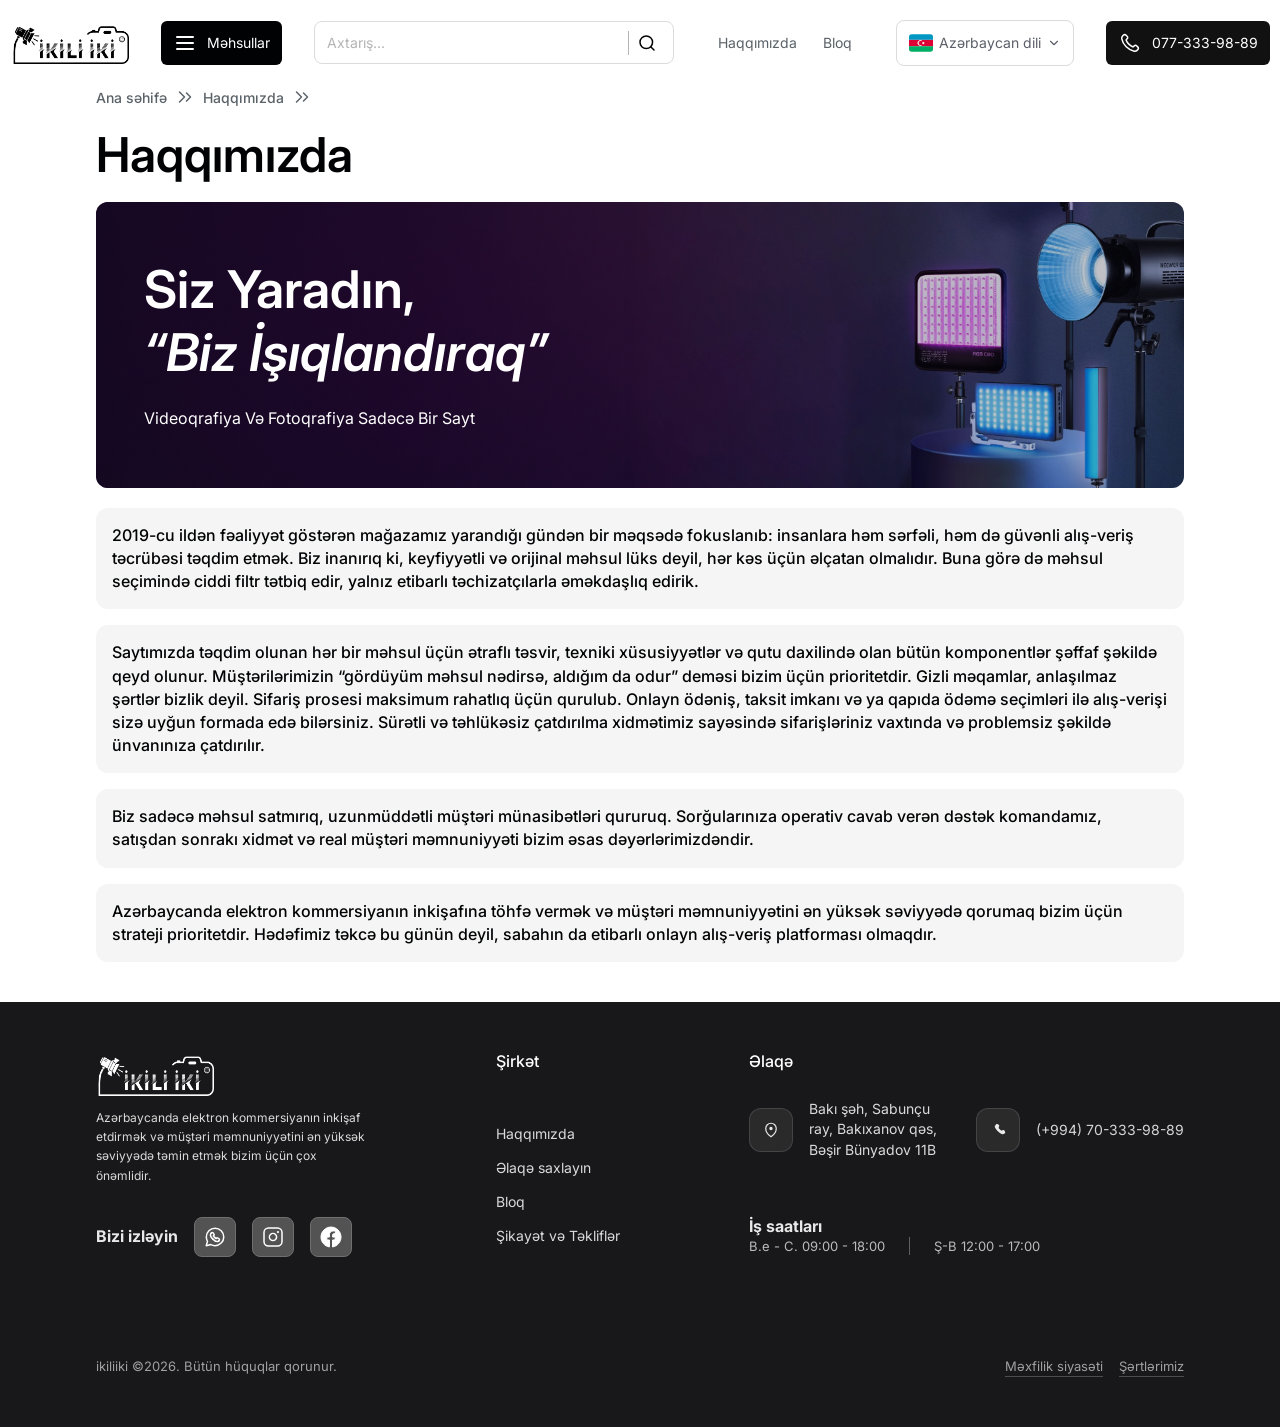
==== commit 20d746e7: "update v1.3" ====
--- a/about.html
+++ b/about.html
@@ -20,7 +20,7 @@
     <link rel="stylesheet" href="assets/css/style.css" />
 </head>
 
-<body>
+<body class="page page--about">
 
     <!-- * HEADER START * -->
     <div id="header-placeholder"></div>
@@ -67,7 +67,7 @@
     <main>
         <!-- * ABOUT PAGE START * -->
         <section class="about-page">
-            <div class="about-page__container">
+            <div class="about-page__container content-section">
                 <nav class="breadcrumb" aria-label="Breadcrumb">
                     <a href="index.html">Ana səhifə</a>
                     <span aria-hidden="true">
@@ -89,7 +89,9 @@
                     </span>
                 </nav>
 
-                <h1 class="about-page__title">Haqqımızda</h1>
+                <div class="section-heading content-section__header">
+                    <h1 class="section-heading__title about-page__title">Haqqımızda</h1>
+                </div>
 
                 <div class="about-page__hero">
                     <img class="about-page__hero-img" src="assets/images/783815d9c4e5a7d03388fd87f96c29ed0e0bb975.png"
--- a/assets/css/style.css
+++ b/assets/css/style.css
@@ -8,7 +8,7 @@
 }
 
 :root {
-  --page-gutter: 6.25rem;
+  --page-gutter: clamp(0.5rem, 7.5vw, 6.25rem);
 }
 
 body {
@@ -48,20 +48,42 @@
   border: none;
 }
 
-[class$=__container] {
-  width: 100%;
+[class*=__container] {
+  width: 100% !important;
   max-width: none !important;
+  margin-left: auto;
+  margin-right: auto;
   padding-left: var(--page-gutter);
   padding-right: var(--page-gutter);
 }
 
+.blog-card,
+.products__card {
+  position: relative;
+}
+
+.card-link-overlay {
+  position: absolute;
+  inset: 0;
+  z-index: 3;
+  border-radius: inherit;
+}
+
+.card-link-overlay:focus-visible {
+  outline: 0.125rem solid #010203;
+  outline-offset: 0.125rem;
+}
+
+.is-visual-link {
+  pointer-events: none;
+}
+
 .arrivals-section {
   padding: 0 0 3.5rem;
 }
 
 .arrivals__container {
-  max-width: 80rem;
-  margin: 0 auto;
+  width: 100%;
   display: flex;
   flex-direction: column;
   gap: 1.5rem;
@@ -147,6 +169,122 @@
   gap: 1rem;
 }
 
+.blog-card {
+  display: flex;
+  min-height: 19.3125rem;
+  flex-direction: column;
+  justify-content: center;
+  align-items: flex-start;
+  flex: 1 0 0;
+  gap: 1rem;
+}
+.blog-card__body {
+  display: flex;
+  flex-direction: column;
+  align-items: flex-start;
+  gap: 0.375rem;
+  align-self: stretch;
+}
+.blog-card__media {
+  width: 100%;
+  height: 10.5625rem;
+  flex-shrink: 0;
+  align-self: stretch;
+  border-radius: 0.75rem;
+  overflow: hidden;
+  background: #d8d8d8;
+}
+.blog-card__img {
+  width: 100%;
+  height: 100%;
+  -o-object-fit: cover;
+     object-fit: cover;
+  display: block;
+}
+.blog-card__title {
+  margin: 0;
+  color: #010203;
+  font-family: Inter, sans-serif;
+  font-size: 1rem;
+  font-style: normal;
+  font-weight: 500;
+  line-height: 140%;
+}
+.blog-card__desc {
+  margin: 0;
+  color: #5a5f68;
+  font-family: Inter, sans-serif;
+  font-size: 0.875rem;
+  font-style: normal;
+  font-weight: 400;
+  line-height: 140%;
+}
+.blog-card__btn {
+  align-self: flex-start;
+  display: flex;
+  padding: 0.625rem 0.75rem;
+  justify-content: center;
+  align-items: center;
+  gap: 0.625rem;
+  border-radius: 0.625rem;
+  background: #f5f5f5;
+  color: #000;
+  font-family: Inter, sans-serif;
+  font-size: 0.875rem;
+  font-style: normal;
+  font-weight: 500;
+  line-height: normal;
+  text-decoration: none;
+}
+
+.section-heading {
+  display: flex;
+  align-items: center;
+  justify-content: space-between;
+}
+.section-heading__title {
+  margin: 0;
+  font-size: 2rem;
+  font-weight: 600;
+  color: #000000;
+  line-height: normal;
+  font-style: normal;
+}
+.section-heading__accent {
+  color: #e3002e;
+}
+.section-heading__nav {
+  display: flex;
+  align-items: center;
+  gap: 0.5rem;
+}
+.section-heading__btn {
+  width: 2.75rem;
+  height: 2.75rem;
+  padding: 0.625rem 0.75rem;
+  border-radius: 50%;
+  border: 0.0625rem solid #f5f5f5;
+  background: #f5f5f5;
+  display: flex;
+  align-items: center;
+  justify-content: center;
+  gap: 0.625rem;
+  transition: 0.2s ease;
+}
+.section-heading__btn:hover {
+  border-color: #111;
+  background: #f5f5f5;
+}
+
+.content-section {
+  display: flex;
+  flex-direction: column;
+  gap: 1.5rem;
+}
+.content-section__body {
+  width: 100%;
+}
+
 body.mega-open {
   overflow: hidden;
 }
@@ -167,7 +305,6 @@
   height: 100%;
   width: 100%;
   max-width: none;
-  margin: 0 auto;
 }
 .header__logo {
   text-decoration: none;
@@ -665,8 +802,7 @@
   background: #18181a;
 }
 .footer__container {
-  margin: 0 auto;
-  padding: 3.125rem 4.6rem;
+  padding-block: 3.125rem;
 }
 .footer__grid {
   display: flex;
@@ -893,7 +1029,7 @@
 
 @media (max-width: 1100px) {
   .footer__container {
-    padding: 2.5rem 2rem;
+    padding-block: 2.5rem;
   }
   .footer__grid {
     display: grid;
@@ -910,7 +1046,7 @@
 }
 @media (max-width: 768px) {
   .footer__container {
-    padding: 2rem 1rem;
+    padding-block: 2rem;
   }
   .footer__grid {
     grid-template-columns: 1fr;
@@ -950,8 +1086,7 @@
   }
 }
 .hero__container {
-  max-width: 80rem;
-  margin: 0 auto;
+  width: 100%;
   display: flex;
   justify-content: center;
   align-items: flex-start;
@@ -1136,48 +1271,11 @@
   line-height: 1.2;
 }
 
-.section-header {
-  display: flex;
-  align-items: center;
-  justify-content: space-between;
-}
-.section-header__title {
-  margin: 0;
-  font-size: 2rem;
-  font-weight: 600;
-  color: #000000;
-  line-height: normal;
-  font-style: normal;
-}
-.section-header__nav {
-  display: flex;
-  align-items: center;
-  gap: 0.5rem;
-}
-.section-header__btn {
-  width: 2.75rem;
-  height: 2.75rem;
-  padding: 0.625rem 0.75rem;
-  border-radius: 50%;
-  border: 0.0625rem solid #f5f5f5;
-  background: #f5f5f5;
-  display: flex;
-  align-items: center;
-  justify-content: center;
-  gap: 0.625rem;
-  transition: 0.2s ease;
-}
-.section-header__btn:hover {
-  border-color: #111;
-  background: #f5f5f5;
-}
-
 .testimonials-section {
   padding: 0 0 1.25rem;
 }
 .testimonials__container {
-  max-width: 80rem;
-  margin: 0 auto;
+  width: 100%;
   display: flex;
   flex-direction: column;
   gap: 1.5rem;
@@ -1299,8 +1397,7 @@
   padding: 2.5rem 0 2.5rem;
 }
 .promo-duo__container {
-  max-width: 80rem;
-  margin: 0 auto;
+  width: 100%;
   display: grid;
   width: 100%;
   grid-template-columns: repeat(2, minmax(0, 1fr));
@@ -1386,123 +1483,11 @@
   display: block;
 }
 
-.blog-section {
-  padding: 0 0 2.5rem;
-}
-.blog__container {
-  max-width: 80rem;
-  margin: 0 auto;
-  display: flex;
-  flex-direction: column;
-  gap: 1.5rem;
-}
-.blog__container .breadcrumb {
-  display: inline-flex;
-  align-items: center;
-  gap: 0.375rem;
-  margin: 0;
-  padding: 0;
-  background: transparent;
-}
-.blog__container .breadcrumb a {
-  color: #5a6268;
-  text-decoration: none;
-  font-size: 0.875rem;
-  font-weight: 500;
-  line-height: normal;
-}
-.blog__container .breadcrumb a[aria-current=page] {
-  color: #010203;
-}
-.blog__page-title {
-  margin: 0;
-  color: #010203;
-  font-size: 2rem;
-  font-weight: 600;
-  line-height: 1.15;
-}
-.blog .section-header__title {
-  font-size: 1.5rem;
-}
-.blog__grid {
-  display: grid;
-  grid-template-columns: repeat(3, minmax(0, 1fr));
-  gap: 1.5rem 1.25rem;
-}
-.blog__card {
-  display: flex;
-  min-height: 19.3125rem;
-  flex-direction: column;
-  justify-content: center;
-  align-items: flex-start;
-  flex: 1 0 0;
-  gap: 1rem;
-}
-.blog__body {
-  display: flex;
-  flex-direction: column;
-  align-items: flex-start;
-  gap: 0.375rem;
-  align-self: stretch;
-}
-.blog__media {
-  width: 100%;
-  height: 10.5625rem;
-  flex-shrink: 0;
-  align-self: stretch;
-  border-radius: 0.75rem;
-  overflow: hidden;
-  background: #d8d8d8;
-}
-.blog__img {
-  width: 100%;
-  height: 100%;
-  -o-object-fit: cover;
-     object-fit: cover;
-  display: block;
-}
-.blog__title {
-  margin: 0;
-  color: #010203;
-  font-family: Inter, sans-serif;
-  font-size: 1rem;
-  font-style: normal;
-  font-weight: 500;
-  line-height: 140%;
-}
-.blog__desc {
-  margin: 0;
-  color: #5a5f68;
-  font-family: Inter, sans-serif;
-  font-size: 0.875rem;
-  font-style: normal;
-  font-weight: 400;
-  line-height: 140%;
-}
-.blog__btn {
-  align-self: flex-start;
-  display: flex;
-  padding: 0.625rem 0.75rem;
-  justify-content: center;
-  align-items: center;
-  gap: 0.625rem;
-  border-radius: 0.625rem;
-  background: #f5f5f5;
-  color: #000;
-  font-family: Inter;
-  font-size: 0.875rem;
-  font-style: normal;
-  font-weight: 500;
-  line-height: normal;
-  text-decoration: none;
-}
-
 .partners-section {
   padding: 0 0 2.5rem;
 }
 .partners__container {
-  max-width: 80rem;
-  margin: 0 auto;
+  width: 100%;
   display: flex;
   flex-direction: column;
   gap: 1.5rem;
@@ -1549,11 +1534,12 @@
   padding: 1.5rem 0rem;
 }
 .features__container {
-  max-width: 80rem;
-  width: calc(100% - var(--page-gutter) * 2);
-  margin: 0 auto;
-  padding-left: 0;
-  padding-right: 0;
+  width: 100% !important;
+  max-width: calc(100% - var(--page-gutter) * 2) !important;
+  margin-left: auto;
+  margin-right: auto;
+  padding-left: 0 !important;
+  padding-right: 0 !important;
   display: grid;
   grid-template-columns: repeat(4, 1fr);
   border: 0.0625rem solid #dadbdd;
@@ -1592,9 +1578,6 @@
 
 .products-section--discount {
   padding: 1.5rem 0;
-}
-.products-section--discount .section-header__title span {
-  color: #e3002e;
 }
 .products-section--discount .products__card {
   position: relative;
@@ -1672,8 +1655,7 @@
 }
 
 .products__container {
-  max-width: 80rem;
-  margin: 0 auto;
+  width: 100%;
   display: flex;
   flex-direction: column;
   gap: 1.5rem;
@@ -1833,8 +1815,7 @@
   padding: 0 0 2.5rem;
 }
 .about-page__container {
-  max-width: 80rem;
-  margin: 0 auto;
+  width: 100%;
   display: flex;
   flex-direction: column;
   gap: 1.25rem;
@@ -1950,8 +1931,7 @@
   padding: 0 0 2.5rem;
 }
 .sa-page__container {
-  max-width: 80rem;
-  margin: 0 auto;
+  width: 100%;
   display: flex;
   flex-direction: column;
   gap: 1.5rem;
@@ -2059,8 +2039,7 @@
   padding: 0 0 2.5rem;
 }
 .rc-page__container {
-  max-width: 80rem;
-  margin: 0 auto;
+  width: 100%;
   display: flex;
   flex-direction: column;
   gap: 1.5rem;
@@ -2139,8 +2118,7 @@
   padding: 0 0 2.5rem;
 }
 .pp-page__container {
-  max-width: 80rem;
-  margin: 0 auto;
+  width: 100%;
   display: flex;
   flex-direction: column;
   gap: 1.5rem;
@@ -2220,8 +2198,7 @@
 }
 
 .blog-detail__container {
-  max-width: 80rem;
-  margin: 0 auto;
+  width: 100%;
   display: flex;
   flex-direction: column;
   gap: 1rem;
@@ -2329,12 +2306,54 @@
   line-height: 1.55;
 }
 
+.blog-section {
+  padding: 0 0 2.5rem;
+}
+
+.blog__container {
+  width: 100%;
+}
+
+.blog__grid {
+  display: grid;
+  grid-template-columns: repeat(3, minmax(0, 1fr));
+  gap: 1.5rem 1.25rem;
+}
+
+.page--blog .blog-section {
+  padding: 1.5rem 0 2.5rem;
+}
+.page--blog .blog__container .breadcrumb {
+  display: inline-flex;
+  align-items: center;
+  gap: 0.375rem;
+  margin: 0;
+  padding: 0;
+  background: transparent;
+}
+.page--blog .blog__container .breadcrumb a {
+  color: #5a6268;
+  text-decoration: none;
+  font-size: 0.875rem;
+  font-weight: 500;
+  line-height: normal;
+}
+.page--blog .blog__container .breadcrumb a[aria-current=page] {
+  color: #010203;
+}
+.page--blog .blog__page-title {
+  margin: 0;
+  color: #010203;
+  font-size: 2rem;
+  font-weight: 600;
+  line-height: 1.15;
+}
+
 .contact-page {
   padding: 0 0 2rem;
 }
 .contact-page__container {
-  max-width: 80rem;
-  margin: 0 auto;
+  width: 100%;
   display: flex;
   flex-direction: column;
   gap: 2rem;
@@ -2541,8 +2560,7 @@
 }
 
 .pd-page__container {
-  max-width: 80rem;
-  margin: 0 auto;
+  width: 100%;
   display: flex;
   flex-direction: column;
   gap: 1.5rem;
@@ -2994,4 +3012,4 @@
   font-style: normal;
   font-weight: 400;
   line-height: 140%;
-}/*# sourceMappingURL=style.css.map */
+}/*# sourceMappingURL=style.css.map */
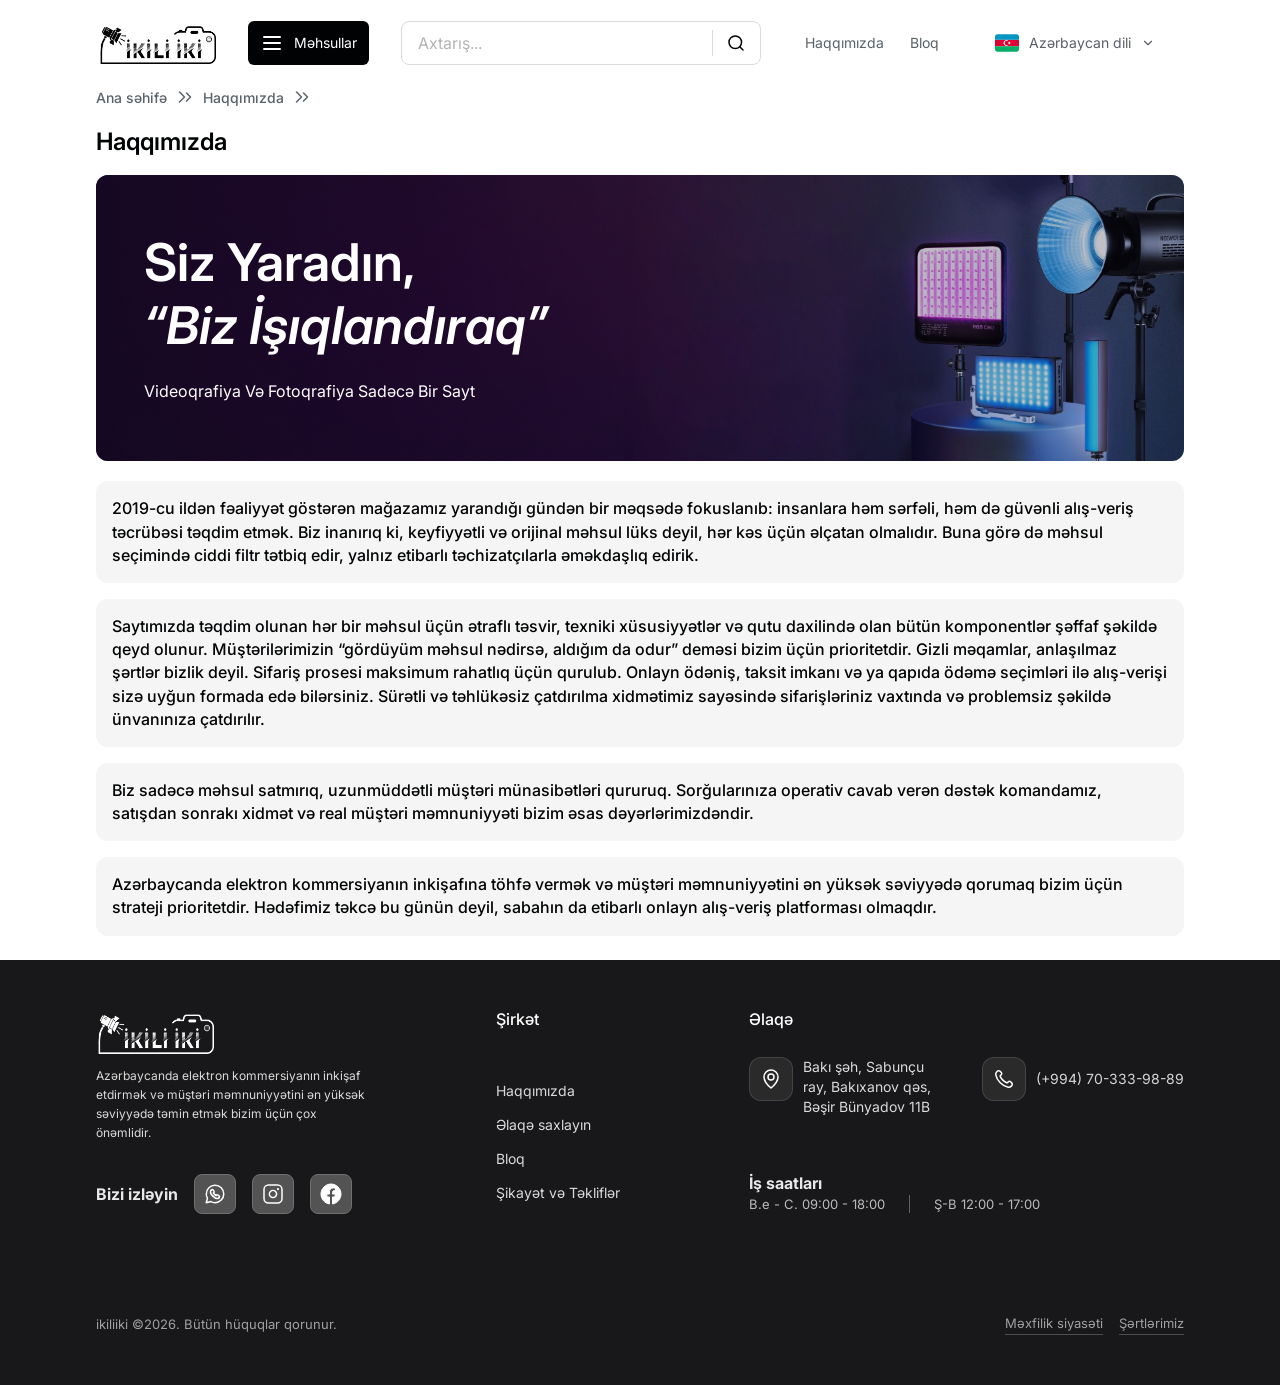
==== commit ad58061c: "update ikili v3.2" ====
--- a/about.html
+++ b/about.html
@@ -20,7 +20,8 @@
     <link rel="stylesheet" href="assets/css/style.css" />
 </head>
 
-<body class="page page--about">
+<body class="page">
+    <div class="page--about">
 
     <!-- * HEADER START * -->
     <div id="header-placeholder"></div>
@@ -89,8 +90,8 @@
                     </span>
                 </nav>
 
-                <div class="section-heading content-section__header">
-                    <h1 class="section-heading__title about-page__title">Haqqımızda</h1>
+                <div class="section-header content-section__header">
+                    <h1 class="section-header__title about-page__title">Haqqımızda</h1>
                 </div>
 
                 <div class="about-page__hero">
@@ -186,6 +187,7 @@
         integrity="sha384-FKyoEForCGlyvwx9Hj09JcYn3nv7wiPVlz7YYwJrWVcXK/BmnVDxM+D2scQbITxI" crossorigin="anonymous">
         </script>
 
+    </div>
 </body>
 
 </html>
--- a/assets/css/style.css
+++ b/assets/css/style.css
@@ -1,4 +1,3 @@
-@charset "UTF-8";
 @import url("https://fonts.googleapis.com/css2?family=Poppins:ital,wght@0,100;0,200;0,300;0,400;0,500;0,600;0,700;0,800;0,900;1,100;1,200;1,300;1,400;1,500;1,600;1,700;1,800;1,900&display=swap");
 @import url("https://fonts.googleapis.com/css2?family=Inter:ital,opsz,wght@0,14..32,100..900;1,14..32,100..900&display=swap");
 * {
@@ -11,10 +10,39 @@
   --page-gutter: clamp(0.5rem, 7.5vw, 6.25rem);
 }
 
+#header-placeholder {
+  min-height: 5.3125rem;
+}
+
+@media only screen and (max-width: 768px) {
+  #header-placeholder {
+    min-height: 5.3125rem;
+  }
+}
+@media only screen and (max-width: 600px) {
+  #header-placeholder {
+    min-height: 5.3125rem;
+  }
+}
+@media only screen and (max-width: 480px) {
+  #header-placeholder {
+    min-height: 5.3125rem;
+  }
+}
+@media only screen and (max-width: 380px) {
+  #header-placeholder {
+    min-height: 5.3125rem;
+  }
+}
 body {
   height: 100%;
   font-family: "Inter", sans-serif;
   background-color: rgb(255, 255, 255);
+  overflow-x: hidden;
+}
+
+html {
+  overflow-x: hidden;
 }
 
 p {
@@ -78,24 +106,64 @@
   pointer-events: none;
 }
 
+.content-section {
+  display: flex;
+  justify-content: flex-start;
+  align-items: stretch;
+  flex-direction: column;
+  gap: 1.5rem;
+}
+.content-section__body {
+  width: 100%;
+}
+
+.section-header {
+  display: flex;
+  justify-content: space-between;
+  align-items: center;
+  flex-direction: row;
+  gap: 0;
+}
+.section-header__title {
+  margin: 0;
+  font-size: 2rem;
+  font-weight: 600;
+  color: #000000;
+  line-height: normal;
+  font-style: normal;
+}
+.section-header__accent {
+  color: #e3002e;
+}
+.section-header__nav {
+  display: flex;
+  justify-content: flex-start;
+  align-items: center;
+  flex-direction: row;
+  gap: 0.5rem;
+}
+
 .arrivals-section {
-  padding: 0 0 3.5rem;
+  padding: 1.5rem 0;
 }
 
 .arrivals__container {
   width: 100%;
   display: flex;
+  justify-content: flex-start;
+  align-items: stretch;
   flex-direction: column;
   gap: 1.5rem;
 }
 .arrivals__grid {
   display: grid;
-  grid-template-columns: minmax(0, 41fr) minmax(0, 59fr);
+  grid-template-columns: 32.8125rem minmax(0, 1fr);
   height: 27.6875rem;
-  gap: 1rem;
+  gap: 0.625rem;
   align-items: stretch;
 }
 .arrivals__banner {
+  width: 32.8125rem;
   overflow: hidden;
   border-radius: 0.75rem;
 }
@@ -109,17 +177,25 @@
 .arrivals__cards {
   display: grid;
   grid-template-columns: repeat(2, 1fr);
-  border: 0.0625rem solid #e8e8e8;
+  gap: 0;
+  border: 1px solid #dadbdd;
   border-radius: 0.75rem;
   overflow: hidden;
+  box-shadow: none;
 }
 .arrivals__cards .products__card {
   display: flex;
+  justify-content: flex-start;
+  align-items: stretch;
   flex-direction: column;
+  gap: 0;
   padding: 1rem;
-  border-right: 0.0625rem solid #e8e8e8;
+  border: 0;
+  border-left: 0;
+  border-right: 1px solid #dadbdd;
   border-radius: 0;
   min-height: 0;
+  box-shadow: none;
 }
 .arrivals__cards .products__card:nth-child(2n) {
   border-right: none;
@@ -130,7 +206,10 @@
 }
 .arrivals__cards .products__card .products__info {
   display: flex;
+  justify-content: flex-start;
+  align-items: stretch;
   flex-direction: column;
+  gap: 0;
   justify-content: space-between;
   gap: 1rem;
 }
@@ -140,11 +219,16 @@
   overflow: hidden;
 }
 .arrivals__cards .products__card .products__footer {
+  display: grid;
+  grid-template-columns: minmax(0, 1fr) auto;
+  gap: 0.5rem;
   align-items: center;
 }
 .arrivals__cards .products__card .products__btn {
   display: flex;
-  width: 11.2813rem;
+  width: 100%;
+  max-width: 11.2813rem;
+  min-width: 0;
   height: 2.75rem;
   padding: 0.625rem 0.75rem;
   justify-content: center;
@@ -161,25 +245,206 @@
 }
 .arrivals__cards .products__card .products__price {
   flex-shrink: 0;
-}
-
+  white-space: nowrap;
+}
+
+@media only screen and (max-width: 1400px) {
+  .arrivals__grid {
+    grid-template-columns: 1fr;
+    height: auto;
+    grid-template-rows: 27.6875rem 27.6875rem;
+    gap: 0.625rem;
+  }
+  .arrivals__banner, .arrivals__cards {
+    width: 100%;
+    height: 27.6875rem;
+  }
+  .arrivals__cards {
+    display: grid !important;
+    grid-template-columns: repeat(2, minmax(0, 1fr)) !important;
+    gap: 0.625rem !important;
+    -moz-column-gap: 0.625rem !important;
+         column-gap: 0.625rem !important;
+    row-gap: 0.625rem !important;
+    border: 0;
+    border-radius: 0;
+    overflow: visible;
+  }
+  .arrivals__cards .products__card {
+    padding: 0.875rem;
+    border: 1px solid #dadbdd;
+    border-right: 1px solid #dadbdd;
+    border-left: 1px solid #dadbdd;
+    border-radius: 0.75rem;
+  }
+  .arrivals__cards .products__card:nth-child(2n) {
+    border-right: 1px solid #dadbdd;
+  }
+  .arrivals__cards .products__card .products__footer {
+    display: grid;
+    grid-template-columns: minmax(0, 1fr) auto;
+    gap: 0.5rem;
+    align-items: center;
+  }
+  .arrivals__cards .products__card .products__btn {
+    width: 11.2813rem;
+    min-width: 8.8125rem;
+  }
+}
+@media only screen and (max-width: 380px) {
+  .arrivals__container {
+    padding-left: 1rem !important;
+    padding-right: 1rem !important;
+  }
+  .arrivals__grid {
+    grid-template-rows: none;
+    height: auto;
+    width: 100%;
+    margin: 0 auto;
+  }
+  .arrivals__banner, .arrivals__cards {
+    height: auto;
+    width: 100%;
+    max-width: 100%;
+    margin: 0 auto;
+    box-sizing: border-box;
+  }
+  .arrivals__cards .products__card {
+    width: 100%;
+    max-width: 100%;
+    box-sizing: border-box;
+  }
+  .arrivals__cards .products__card .products__footer {
+    display: flex !important;
+    flex-direction: column !important;
+    align-items: flex-start !important;
+    gap: 0.5rem !important;
+  }
+  .arrivals__cards .products__card .products__price {
+    order: 1 !important;
+  }
+  .arrivals__cards .products__card .products__btn {
+    order: 2 !important;
+    width: auto !important;
+    min-width: 100% !important;
+    max-width: 100% !important;
+  }
+}
+@media only screen and (max-width: 768px) {
+  .arrivals__container .section-header {
+    align-items: flex-start;
+  }
+  .arrivals__container .section-header__nav {
+    display: none;
+  }
+  .arrivals__grid {
+    grid-template-rows: none;
+    height: auto;
+  }
+  .arrivals__banner, .arrivals__cards {
+    height: auto;
+  }
+  .arrivals__cards {
+    grid-template-columns: 1fr !important;
+  }
+  .arrivals__cards .products__card .products__footer {
+    display: flex;
+    justify-content: space-between;
+    align-items: center;
+    flex-direction: row;
+    gap: 0.5rem;
+  }
+  .arrivals__cards .products__card .products__price {
+    order: 2;
+  }
+  .arrivals__cards .products__card .products__btn {
+    order: 1;
+    width: 11.2813rem;
+    min-width: 8.8125rem;
+  }
+}
+@media only screen and (max-width: 600px) {
+  .arrivals__container .section-header {
+    align-items: flex-start;
+  }
+  .arrivals__container .section-header__nav {
+    display: none;
+  }
+  .arrivals__grid {
+    grid-template-rows: none;
+    height: auto;
+  }
+  .arrivals__banner, .arrivals__cards {
+    height: auto;
+  }
+  .arrivals__cards {
+    grid-template-columns: 1fr !important;
+  }
+  .arrivals__cards .products__card .products__footer {
+    display: flex;
+    justify-content: space-between;
+    align-items: center;
+    flex-direction: row;
+    gap: 0.5rem;
+  }
+  .arrivals__cards .products__card .products__price {
+    order: 2;
+  }
+  .arrivals__cards .products__card .products__btn {
+    order: 1;
+    width: 11.2813rem;
+    min-width: 8.8125rem;
+  }
+}
+@media only screen and (max-width: 480px) {
+  .arrivals__banner-img {
+    height: 14.375rem;
+  }
+}
+@media only screen and (max-width: 380px) {
+  .arrivals__banner-img {
+    height: 14.375rem;
+  }
+}
+@media only screen and (max-width: 180px) {
+  .arrivals__cards .products__card .products__footer {
+    align-items: stretch !important;
+  }
+  .arrivals__cards .products__card .products__price {
+    white-space: normal !important;
+    overflow-wrap: anywhere !important;
+    word-break: break-word !important;
+    width: 100% !important;
+  }
+  .arrivals__cards .products__card .products__btn {
+    width: 100% !important;
+    max-width: 100% !important;
+    min-width: 0 !important;
+    padding: 0.5rem 0.625rem !important;
+    font-size: 0.8125rem !important;
+  }
+}
 .products__body-header {
   display: flex;
+  justify-content: flex-start;
+  align-items: stretch;
   flex-direction: column;
-  gap: 1rem;
+  gap: 0.75rem;
 }
 
 .blog-card {
   display: flex;
+  height: 100%;
   min-height: 19.3125rem;
   flex-direction: column;
-  justify-content: center;
+  justify-content: flex-start;
   align-items: flex-start;
   flex: 1 0 0;
   gap: 1rem;
 }
 .blog-card__body {
   display: flex;
+  flex: 1 1 auto;
   flex-direction: column;
   align-items: flex-start;
   gap: 0.375rem;
@@ -219,236 +484,381 @@
   font-weight: 400;
   line-height: 140%;
 }
-.blog-card__btn {
-  align-self: flex-start;
-  display: flex;
+
+.hero__btn,
+.products__btn,
+.pd-btn--buy {
+  display: inline-flex;
+  align-items: center;
+  justify-content: center;
+  gap: 0.625rem;
+  min-height: 2.75rem;
   padding: 0.625rem 0.75rem;
-  justify-content: center;
-  align-items: center;
-  gap: 0.625rem;
-  border-radius: 0.625rem;
-  background: #f5f5f5;
-  color: #000;
+  border: 0;
+  border-radius: 0.375rem;
+  background: #010203;
+  color: #ffffff;
   font-family: Inter, sans-serif;
   font-size: 0.875rem;
   font-style: normal;
   font-weight: 500;
   line-height: normal;
   text-decoration: none;
-}
-
-.section-heading {
-  display: flex;
-  align-items: center;
-  justify-content: space-between;
-}
-.section-heading__title {
-  margin: 0;
-  font-size: 2rem;
-  font-weight: 600;
-  color: #000000;
-  line-height: normal;
-  font-style: normal;
-}
-.section-heading__accent {
-  color: #e3002e;
-}
-.section-heading__nav {
-  display: flex;
-  align-items: center;
-  gap: 0.5rem;
-}
-.section-heading__btn {
+  white-space: nowrap;
+  transition: opacity 0.2s ease, transform 0.2s ease;
+}
+.hero__btn:hover,
+.products__btn:hover,
+.pd-btn--buy:hover {
+  color: #ffffff;
+  opacity: 0.9;
+}
+.hero__btn:active,
+.products__btn:active,
+.pd-btn--buy:active {
+  transform: translateY(0.0625rem);
+}
+
+.hero__btn-icon {
+  display: inline-flex;
+  align-items: center;
+  justify-content: center;
+  line-height: 1;
+}
+
+.products__btn > span {
+  display: inline-flex;
+  align-items: center;
+  justify-content: center;
+  line-height: 1;
+  flex-shrink: 0;
+}
+
+.products__btn > span svg,
+.products__btn > svg {
+  display: block;
+  width: 1.125rem;
+  height: 1.125rem;
+  flex-shrink: 0;
+}
+
+.section-header__btn {
   width: 2.75rem;
   height: 2.75rem;
   padding: 0.625rem 0.75rem;
   border-radius: 50%;
   border: 0.0625rem solid #f5f5f5;
   background: #f5f5f5;
-  display: flex;
+  display: inline-flex;
   align-items: center;
   justify-content: center;
   gap: 0.625rem;
-  transition: 0.2s ease;
-}
-.section-heading__btn:hover {
-  border-color: #111;
+  transition: border-color 0.2s ease, background-color 0.2s ease;
+}
+.section-header__btn:hover {
+  border-color: #111111;
   background: #f5f5f5;
 }
-
-.content-section {
-  display: flex;
-  flex-direction: column;
-  gap: 1.5rem;
-}
-.content-section__body {
-  width: 100%;
-}
-
-body.mega-open {
-  overflow: hidden;
-}
-
-.header {
+.section-header__btn:focus, .section-header__btn:focus-visible {
+  outline: none;
+  box-shadow: none;
+  border-color: #f5f5f5;
+  background: #f5f5f5;
+}
+
+.testimonials__play {
+  position: absolute;
+  right: 0.75rem;
+  top: 0.75rem;
+  display: inline-flex;
+  width: 2.5rem;
+  height: 2.5rem;
+  padding: 0;
+  align-items: center;
+  justify-content: center;
+  gap: 0;
+  border: 0;
+  border-radius: 50%;
+  background: rgba(255, 255, 255, 0.41);
+  color: #b4b4b4;
+  box-shadow: 0 8px 18px rgba(0, 0, 0, 0.16);
+  transition: transform 0.2s ease, background-color 0.2s ease;
+  z-index: 2;
+}
+.testimonials__play::before {
+  content: "";
+  position: absolute;
+  width: 1.875rem;
+  height: 1.875rem;
+  border-radius: 50%;
   background: #ffffff;
-  height: 5.3125rem;
-  position: sticky;
-  top: 0;
-  z-index: 1000;
-}
-.header__inner {
-  display: flex;
+  z-index: 0;
+}
+.testimonials__play:hover {
+  transform: scale(1.04);
+}
+
+.testimonials__icon {
+  position: absolute;
+  left: 50%;
+  top: 50%;
+  width: 24px;
+  height: 24px;
+  z-index: 1;
+  transform: translate(-50%, -50%);
+  transition: opacity 0.2s ease, transform 0.2s ease;
+}
+.testimonials__icon--pause {
+  opacity: 0;
+  transform: translate(-50%, -50%) scale(0.75);
+}
+
+.promo-duo__arrow {
+  width: 2.75rem;
+  height: 2.75rem;
+  display: inline-flex;
+  align-items: center;
   justify-content: center;
-  align-items: center;
-  flex-direction: "row";
-  gap: 2rem;
-  height: 100%;
-  width: 100%;
-  max-width: none;
-}
-.header__logo {
+  padding: 0.625rem 0.75rem;
+  border-radius: 50%;
+  background: #f5f5f5;
+  color: #000000;
+}
+.promo-duo__arrow svg {
+  display: block;
+}
+
+.blog-card__btn {
+  align-self: flex-start;
+  display: inline-flex;
+  padding: 0.625rem 0.75rem;
+  justify-content: center;
+  align-items: center;
+  gap: 0.625rem;
+  border-radius: 0.625rem;
+  background: #f5f5f5;
+  color: #000000;
+  font-family: Inter, sans-serif;
+  font-size: 0.875rem;
+  font-style: normal;
+  font-weight: 500;
+  line-height: normal;
   text-decoration: none;
+}
+
+.header__lang-wrap {
+  position: relative;
+  display: inline-flex;
   flex-shrink: 0;
-}
-.header__logo-img {
-  width: 7.375rem;
-  height: 2.625rem;
-  display: block;
-}
-.header__products {
-  display: inline-flex;
-  align-items: center;
-  border: none;
-  border-radius: 0.375rem;
-  font-weight: 400;
-  transition: all 0.18s ease, color 0.18s ease, transform 0.18s ease;
-  white-space: nowrap;
-  background: #010203;
-  color: #ffffff;
-  gap: 0.625rem;
-  padding: 0.625rem 0.75rem;
-  font-size: 0.875rem;
-  flex-shrink: 0;
-}
-.header__products:hover {
-  background: #2a2a2a;
-}
-.header__products:active {
-  transform: scale(0.98);
-}
-.header__products.active {
-  background: #c1002a;
-}
-.header__products.active .header__products-icon--menu {
-  display: none;
-}
-.header__products.active .header__products-icon--close {
-  display: block;
-}
-.header__products-icon {
-  width: 1.5rem;
-  height: 1.5rem;
-  flex-shrink: 0;
-}
-.header__products-icon--close {
-  display: none;
-}
-.header__search {
-  display: flex;
-  justify-content: flex-start;
-  align-items: center;
-  flex-direction: "row";
-  gap: 0;
-  flex: 1;
-  max-width: 22.5rem;
-  background: #ffffff;
-  border: 0.0625rem solid #dadbdd;
-  border-radius: 0.5rem;
-  overflow: hidden;
-  transition: border-color 0.18s ease, box-shadow 0.18s ease;
-}
-.header__search:focus-within {
-  border-color: #c1002a;
-}
-.header__search-input {
-  flex: 1;
-  border: none;
-  padding: 0.625rem 0.75rem;
-  font-size: 0.875rem;
-  outline: none;
-  background: transparent;
-}
-.header__search-input::-moz-placeholder {
-  color: #b4b4b4;
-}
-.header__search-input::placeholder {
-  color: #b4b4b4;
-}
-.header__search-btn {
-  display: flex;
-  justify-content: center;
-  align-items: center;
-  flex-direction: "row";
-  gap: 0;
-  border-left: 0.0625rem solid #b4b4b4;
-  background: transparent;
-  padding: 0 0.875rem 0 0.375rem;
-  height: 100%;
-  transition: color 0.18s ease;
-}
-.header__search-btn:hover {
-  color: #c1002a;
-}
-.header__nav {
-  display: flex;
-  justify-content: flex-start;
-  align-items: center;
-  flex-direction: "row";
-  gap: 0;
-  gap: 2px;
-  flex-shrink: 0;
-}
-.header__nav-link {
-  display: block;
-  padding: 0.75rem;
-  text-decoration: none;
-  font-weight: 400;
-  font-size: 0.875rem;
-  color: #5a6268;
-  border-radius: 0.5rem;
-  transition: color 0.18s ease, background 0.18s ease;
-}
-.header__nav-link:hover {
-  color: #c1002a;
-  background: rgba(193, 0, 42, 0.08);
-}
+  width: 12.5rem;
+}
+@media only screen and (max-width: 1150px) {
+  .header__lang-wrap {
+    display: none;
+  }
+}
+@media only screen and (max-width: 768px) {
+  .header__lang-wrap {
+    display: flex;
+    grid-area: lang;
+    justify-self: start;
+  }
+}
+@media only screen and (max-width: 600px) {
+  .header__lang-wrap {
+    display: flex;
+    grid-area: lang;
+    justify-self: start;
+  }
+}
+
 .header__lang {
   display: inline-flex;
   align-items: center;
+  justify-content: flex-start;
+  width: 100%;
   border: none;
   border-radius: 0.5rem;
   font-weight: 400;
   transition: background 0.18s ease, color 0.18s ease, transform 0.18s ease;
   white-space: nowrap;
-  gap: 0.375rem;
+  gap: 0.625rem;
   padding: 0.625rem 0.75rem;
   background: #ffffff;
-  border: 0.0625rem solid #dadbdd !important;
   color: #5a5f68;
   font-size: 0.875rem;
   flex-shrink: 0;
 }
+.header__lang .js-lang-label {
+  flex: 0 0 auto;
+  min-width: auto;
+  margin-right: 0;
+}
 .header__lang:hover {
   border-color: #c1002a !important;
 }
-@media (max-width: 1150px) {
+@media only screen and (max-width: 1150px) {
   .header__lang {
     display: none;
   }
 }
+@media only screen and (max-width: 768px) {
+  .header__lang {
+    display: flex;
+    justify-content: center;
+    align-items: center;
+    flex-direction: row;
+    gap: 0;
+    padding: 0.625rem 0.75rem;
+    margin-left: -0.75rem;
+    border: none !important;
+    border-radius: 0;
+    background: transparent;
+    gap: 0.375rem;
+    font-size: 0.9375rem;
+    color: #5a5f68;
+    min-width: 0;
+    max-width: none;
+  }
+  .header__lang span {
+    display: block;
+    min-width: 0;
+    white-space: nowrap;
+  }
+}
+@media only screen and (max-width: 600px) {
+  .header__lang {
+    display: flex;
+    justify-content: center;
+    align-items: center;
+    flex-direction: row;
+    gap: 0;
+    padding: 0.625rem 0.75rem;
+    margin-left: -0.75rem;
+    border: none !important;
+    border-radius: 0;
+    background: transparent;
+    gap: 0.375rem;
+    font-size: 0.9375rem;
+    color: #5a5f68;
+    min-width: 0;
+    max-width: none;
+  }
+  .header__lang span {
+    display: block;
+    min-width: 0;
+    white-space: nowrap;
+  }
+}
+@media only screen and (max-width: 480px) {
+  .header__lang {
+    font-size: 0.8125rem;
+    max-width: none;
+    margin-left: -0.5rem;
+  }
+  .header__lang span {
+    overflow: visible;
+    text-overflow: clip;
+    white-space: nowrap;
+  }
+}
+@media only screen and (max-width: 380px) {
+  .header__lang {
+    font-size: 0.8125rem;
+    max-width: none;
+    margin-left: -0.5rem;
+  }
+  .header__lang span {
+    overflow: visible;
+    text-overflow: clip;
+    white-space: nowrap;
+  }
+}
+
+.header__lang-flag {
+  display: inline-flex;
+  width: 1.5rem;
+  height: 1.5rem;
+  flex: 0 0 1.5rem;
+  margin-right: 0;
+}
+.header__lang-flag svg {
+  width: 100%;
+  height: 100%;
+  display: block;
+}
+@media only screen and (max-width: 768px) {
+  .header__lang-flag {
+    width: 1.375rem;
+    height: 1.375rem;
+    flex-basis: 1.375rem;
+  }
+}
+@media only screen and (max-width: 600px) {
+  .header__lang-flag {
+    width: 1.375rem;
+    height: 1.375rem;
+    flex-basis: 1.375rem;
+  }
+}
+@media only screen and (max-width: 480px) {
+  .header__lang-flag {
+    width: 1.125rem;
+    height: 1.125rem;
+    flex-basis: 1.125rem;
+  }
+}
+@media only screen and (max-width: 380px) {
+  .header__lang-flag {
+    width: 1.125rem;
+    height: 1.125rem;
+    flex-basis: 1.125rem;
+  }
+}
+
+.header__lang-menu {
+  position: absolute;
+  top: calc(100% + 0.375rem);
+  right: 0;
+  z-index: 220;
+  min-width: 11.5rem;
+  list-style: none;
+  margin: 0;
+  padding: 0.375rem;
+  border: 0.0625rem solid #e4e4e4;
+  border-radius: 0.5rem;
+  background: #ffffff;
+  box-shadow: 0 0.625rem 1.875rem rgba(16, 20, 28, 0.12);
+}
+
+.header__lang-option {
+  width: 100%;
+  border: 0;
+  background: transparent;
+  border-radius: 0.375rem;
+  padding: 0.5rem 0.625rem;
+  display: inline-flex;
+  align-items: center;
+  gap: 0.5rem;
+  color: #3c424a;
+  font-size: 0.875rem;
+  text-align: left;
+}
+.header__lang-option:hover {
+  background: #f5f7fa;
+}
+.header__lang-option.is-active {
+  background: #eef3fb;
+  color: #010203;
+  font-weight: 500;
+}
+
 .header__phone {
   display: inline-flex;
   align-items: center;
+  height: 2.75rem;
+  min-height: 2.75rem;
+  box-sizing: border-box;
   border: none;
   border-radius: 0.375rem;
   font-weight: 400;
@@ -468,87 +878,175 @@
 .header__phone:active {
   transform: scale(0.98);
 }
-@media (max-width: 1150px) {
+@media only screen and (max-width: 1350px) {
   .header__phone {
     display: none;
   }
 }
 
-/* ================= MEGA ================= */
-.mega {
-  /* ✅ Səndə mega header-dən kənardadır -> fixed olmalıdır */
+.pd-btn--share {
+  display: inline-flex;
+  align-items: center;
+  justify-content: center;
+  gap: 0.625rem;
+  min-height: 2.75rem;
+  padding: 0.625rem 0.75rem;
+  border: 0;
+  border-radius: 0.5rem;
+  background: #f1f2f3;
+  color: #010203;
+  font-family: Inter, sans-serif;
+  font-size: 0.875rem;
+  font-style: normal;
+  font-weight: 500;
+  line-height: normal;
+  white-space: nowrap;
+  transition: background 0.18s ease, color 0.18s ease, transform 0.18s ease;
+}
+.pd-btn--share:hover {
+  background: #e7e9eb;
+}
+.pd-btn--share:active {
+  transform: scale(0.98);
+}
+
+.pd-btn--share > span {
+  display: inline-flex;
+  align-items: center;
+  justify-content: center;
+  line-height: 1;
+  flex-shrink: 0;
+}
+.pd-btn--share > span svg {
+  display: block;
+  width: 1.5rem;
+  height: 1.5rem;
+}
+
+.pd-help__call {
+  text-decoration: none;
+  color: #ffffff;
+  font-family: Inter, sans-serif;
+  font-size: 0.875rem;
+  font-style: normal;
+  font-weight: 400;
+  line-height: normal;
+  background: #010203;
+  padding: 0.625rem 0.75rem;
+  border-radius: 0.375rem;
+  display: inline-flex;
+  justify-content: center;
+  align-items: center;
+  gap: 0.625rem;
+  transition: background 0.18s ease, transform 0.18s ease;
+}
+.pd-help__call:hover {
+  background: #2a2a2a;
+  color: #ffffff;
+}
+.pd-help__call:active {
+  transform: scale(0.98);
+}
+
+.pd-qty {
+  display: flex;
+  width: 5.8125rem;
+  height: 2.3125rem;
+  padding: 0 0.75rem;
+  justify-content: space-between;
+  align-items: center;
+  box-sizing: border-box;
+  border-radius: 0.5rem;
+  background: #f1f2f3;
+}
+.pd-qty button,
+.pd-qty span {
+  width: 1.25rem;
+  height: 1.25rem;
+  display: inline-flex;
+  align-items: center;
+  justify-content: center;
+  color: #010203;
+  font-size: 0.875rem;
+}
+
+body.drawer-open {
+  overflow: hidden;
+}
+
+.drawer {
   position: fixed;
-  top: 85px;
+  top: var(--header-height, 85px);
   left: 0;
   right: 0;
   display: none;
   z-index: 9999;
 }
-.mega--active {
+.drawer--active {
   display: block;
 }
-.mega {
-  /* 3-col mode */
-}
-.mega--details .mega__panel {
-  grid-template-columns: 340px 300px minmax(300px, 360px);
-}
-.mega--details .mega__left::after {
+.drawer--details .drawer__panel {
+  grid-template-columns: 340px 320px 330px;
+}
+.drawer--details .drawer__left::after {
   opacity: 1;
 }
-.mega--details .mega__center {
+.drawer--details .drawer__center {
   display: block;
 }
-.mega--details .mega__right {
-  display: flex;
-}
-.mega__overlay {
+.drawer--details .drawer__right {
+  display: flex;
+}
+.drawer__overlay {
   position: fixed;
   inset: 0;
-  top: 85px;
-  background: rgba(17, 17, 17, 0.44);
-  backdrop-filter: blur(3px);
-  -webkit-backdrop-filter: blur(3px);
+  top: var(--header-height, 85px);
+  background: rgba(17, 17, 17, 0.58);
+  backdrop-filter: none;
+  -webkit-backdrop-filter: none;
   animation: fadeIn 0.22s ease;
 }
-.mega__panel {
+.drawer__panel {
   position: relative;
   z-index: 2;
   display: grid;
-  margin-left: max(1rem, var(--page-gutter));
+  margin-left: var(--drawer-left, max(1rem, var(--page-gutter)));
+  margin-right: 1rem;
   grid-template-columns: 340px;
   align-items: stretch;
   max-width: -moz-max-content;
   max-width: max-content;
   background: #ffffff;
   box-shadow: 0 20px 60px rgba(0, 0, 0, 0.16);
-  border-top: 3px solid #ffffff;
+  border-top: 0;
   overflow: hidden;
   animation: slideDown 0.22s cubic-bezier(0.4, 0, 0.2, 1);
 }
-.mega__left {
-  display: flex;
+.drawer__left {
+  display: flex;
+  justify-content: flex-start;
+  align-items: stretch;
   flex-direction: column;
   gap: 1rem;
   padding: 10px;
   background: #ffffff;
   position: relative;
-  max-height: calc(100vh - 85px - 20px);
+  max-height: calc(100vh - var(--header-height, 85px) - 20px);
   overflow-y: auto;
   scrollbar-width: thin;
   scrollbar-color: #e3e3e3 transparent;
 }
-.mega__left::-webkit-scrollbar {
+.drawer__left::-webkit-scrollbar {
   width: 4px;
 }
-.mega__left::-webkit-scrollbar-track {
+.drawer__left::-webkit-scrollbar-track {
   background: transparent;
 }
-.mega__left::-webkit-scrollbar-thumb {
+.drawer__left::-webkit-scrollbar-thumb {
   background: #e3e3e3;
   border-radius: 4px;
 }
-.mega__left::after {
+.drawer__left::after {
   content: "";
   position: absolute;
   top: 0;
@@ -559,10 +1057,12 @@
   opacity: 0;
   transition: opacity 0.18s ease;
 }
-.mega__item {
-  display: flex;
-  align-items: center;
+.drawer__item {
+  display: flex;
   justify-content: space-between;
+  align-items: center;
+  flex-direction: row;
+  gap: 0;
   width: 100%;
   padding: 11px 12px;
   border: none;
@@ -573,30 +1073,34 @@
   transition: background 0.18s ease, border-color 0.18s ease;
   cursor: pointer;
 }
-.mega__item:hover {
+.drawer__item:hover {
   background: #f5f5f5;
 }
-.mega__item--active {
+.drawer__item--active {
   background: #f5f5f5;
 }
-.mega__item-left {
-  display: flex;
-  align-items: center;
+.drawer__item-left {
+  display: flex;
+  justify-content: flex-start;
+  align-items: center;
+  flex-direction: row;
   gap: 12px;
   min-width: 0;
   flex: 1;
 }
-.mega__item-ico {
-  display: flex;
-  align-items: center;
+.drawer__item-ico {
+  display: flex;
   justify-content: center;
+  align-items: center;
+  flex-direction: row;
+  gap: 0;
   width: 22px;
   height: 22px;
   color: #555555;
   flex-shrink: 0;
   transition: color 0.18s ease;
 }
-.mega__item-text {
+.drawer__item-text {
   font-size: 1rem;
   font-weight: 600;
   color: #000;
@@ -605,7 +1109,7 @@
   text-overflow: ellipsis;
   transition: color 0.18s ease;
 }
-.mega__chev {
+.drawer__chev {
   display: flex;
   align-items: center;
   width: 16px;
@@ -613,32 +1117,29 @@
   color: #9e9e9e;
   flex-shrink: 0;
 }
-.mega__chev svg {
+.drawer__chev svg {
   width: 14px;
   height: 14px;
 }
-.mega {
-  /* center column */
-}
-.mega__center {
+.drawer__center {
   display: none;
   padding: 10px;
-  max-height: calc(100vh - 85px - 20px);
+  max-height: calc(100vh - var(--header-height, 85px) - 20px);
   overflow-y: auto;
   scrollbar-width: thin;
   scrollbar-color: #e3e3e3 transparent;
 }
-.mega__center::-webkit-scrollbar {
+.drawer__center::-webkit-scrollbar {
   width: 4px;
 }
-.mega__center::-webkit-scrollbar-track {
+.drawer__center::-webkit-scrollbar-track {
   background: transparent;
 }
-.mega__center::-webkit-scrollbar-thumb {
+.drawer__center::-webkit-scrollbar-thumb {
   background: #e3e3e3;
   border-radius: 4px;
 }
-.mega__sub {
+.drawer__sub {
   padding: 10px 12px;
   border-radius: 8px;
   font-size: 1rem;
@@ -650,153 +1151,670 @@
   text-overflow: ellipsis;
   transition: background 0.18s ease, color 0.18s ease, padding-left 0.18s ease, box-shadow 0.18s ease;
 }
-.mega__sub--active {
+.drawer__sub--active {
   background: #f5f5f5;
   font-weight: 700;
 }
-.mega {
-  /* right column */
-}
-.mega__right {
+.drawer__right {
   display: none;
   align-items: flex-start;
-  padding: 14px;
+  padding: 10px;
   background: #ffffff;
 }
-
-/* ================= DEAL CARD ================= */
-.deal {
+.drawer__right .products-section--discount {
+  padding: 0;
+  margin: 0;
   width: 100%;
-  border-radius: 16px;
+}
+.drawer__right .products__card {
+  width: 19.375rem;
+  min-height: 28.875rem;
+  height: auto;
+  padding: 1rem !important;
+  border: 1px solid #dadbdd;
+  border-right: 1px solid #dadbdd;
+  border-radius: 0.75rem;
+  overflow: visible;
+  box-sizing: border-box;
+  background: #ffffff;
+}
+.drawer__right .products__card .products__info {
+  display: flex;
+  justify-content: flex-start;
+  align-items: stretch;
+  flex-direction: column;
+  gap: 0;
+  flex: 1 1 auto;
+  height: 100%;
+  justify-content: space-between;
+  padding-bottom: 0 !important;
+  box-sizing: border-box;
+}
+.drawer__right .products__card .products__footer {
+  gap: 1rem;
+  margin: 0;
+  margin-top: auto;
+  padding-bottom: 0 !important;
+}
+.drawer__right .products__card .products__price {
+  margin: 0;
+}
+.drawer__right .products__card:last-child {
+  border-right: 1px solid #dadbdd;
+}
+
+.contact-form {
+  display: flex;
+  justify-content: flex-start;
+  align-items: stretch;
+  flex-direction: column;
+  gap: 1rem;
+}
+.contact-form__row {
+  display: grid;
+  grid-template-columns: repeat(2, minmax(0, 1fr));
+  gap: 1rem;
+}
+.contact-form__group {
+  display: flex;
+  justify-content: flex-start;
+  align-items: stretch;
+  flex-direction: column;
+  gap: 0.4rem;
+}
+.contact-form__label {
+  color: #010203;
+  font-size: 1rem;
+  font-weight: 500;
+  line-height: 1.3;
+}
+.contact-form__label span {
+  color: #e51645;
+}
+.contact-form__input, .contact-form__textarea {
+  width: 100%;
+  border: 0.0625rem solid #dadbdd;
+  border-radius: 0.5rem;
+  background: #f5f5f5;
+  color: #111;
+  font-size: 0.875rem;
+  line-height: 1.35;
+}
+.contact-form__input {
+  height: 3rem;
+  padding: 0 0.75rem;
+}
+.contact-form__textarea {
+  min-height: 8rem;
+  padding: 0.75rem;
+}
+.contact-form__submit {
+  width: -moz-max-content;
+  width: max-content;
+  display: flex;
+  padding: 0.625rem 0.75rem;
+  justify-content: center;
+  align-items: center;
+  gap: 0.625rem;
+  border: 0;
+  border-radius: 0.5rem;
+  background: #010203;
+  color: #fff;
+  font-size: 0.875rem;
+  font-style: normal;
+  font-weight: 400;
+  line-height: 140%;
+}
+
+.header {
+  --header-height: 5.3125rem;
+  background: #ffffff;
+  height: var(--header-height);
+  position: fixed;
+  top: 0;
+  left: 0;
+  right: 0;
+  width: 100%;
+  z-index: 1000;
+}
+.header__inner {
+  display: flex;
+  justify-content: center;
+  align-items: center;
+  flex-direction: row;
+  gap: 2rem;
+  height: 100%;
+  width: 100%;
+  max-width: none;
+  padding-inline: var(--page-gutter);
+}
+.header__logo {
+  text-decoration: none;
+  flex-shrink: 0;
+}
+.header__logo-img {
+  width: 7.375rem;
+  height: 2.625rem;
+  display: block;
+}
+.header__products {
+  display: inline-flex;
+  align-items: center;
+  height: 2.75rem;
+  min-height: 2.75rem;
+  box-sizing: border-box;
+  border: none;
+  border-radius: 0.375rem;
+  font-weight: 400;
+  transition: all 0.18s ease, color 0.18s ease, transform 0.18s ease;
+  white-space: nowrap;
+  background: #010203;
+  color: #ffffff;
+  gap: 0.625rem;
+  padding: 0.625rem 0.75rem;
+  font-size: 0.875rem;
+  flex-shrink: 0;
+}
+.header__products:hover {
+  background: #2a2a2a;
+}
+.header__products:active {
+  transform: scale(0.98);
+}
+.header__products.active {
+  background: #010203;
+}
+.header__products.active .header__products-icon--menu {
+  display: none;
+}
+.header__products.active .header__products-icon--close {
+  display: block;
+}
+.header__products-icon {
+  width: 1.5rem;
+  height: 1.5rem;
+  flex-shrink: 0;
+}
+.header__products-icon--close {
+  display: none;
+}
+.header__search {
+  display: flex;
+  justify-content: flex-start;
+  align-items: center;
+  flex-direction: row;
+  gap: 0;
+  flex: 1;
+  max-width: 22.5rem;
+  height: 2.75rem;
+  min-height: 2.75rem;
+  box-sizing: border-box;
+  background: #ffffff;
+  border: 0.0625rem solid #dadbdd;
+  border-radius: 0.5rem;
   overflow: hidden;
-  border: 2px solid #c1002a;
-  background: #ffffff;
-  box-shadow: 0 2px 10px rgba(0, 0, 0, 0.06);
-}
-.deal__head {
-  background: #c1002a;
-  color: #ffffff;
-  font-weight: 800;
-  font-size: 0.95rem;
-  padding: 14px 18px;
-  letter-spacing: 0.01em;
-}
-.deal__body {
-  padding: 16px;
-}
-.deal__cat {
-  font-size: 0.72rem;
-  font-weight: 700;
-  color: #9e9e9e;
-  text-transform: uppercase;
-  letter-spacing: 0.06em;
-  margin-bottom: 4px;
-}
-.deal__title {
-  font-size: 0.9rem;
-  font-weight: 800;
-  color: #111111;
-  margin: 0 0 12px;
-  line-height: 1.35;
-}
-.deal__row {
-  display: grid;
-  grid-template-columns: 1fr auto;
-  gap: 10px;
-  align-items: center;
-}
-.deal__img {
+  transition: border-color 0.18s ease, box-shadow 0.18s ease;
+}
+.header__search:focus-within {
+  border-color: #c1002a;
+}
+.header__search-input {
+  flex: 1;
+  width: 100%;
+  height: 100%;
+  border: none;
+  padding: 0 1rem;
+  font-size: 1rem;
+  outline: none;
+  background: transparent;
+}
+.header__search-input::-moz-placeholder {
+  color: #b4b4b4;
+}
+.header__search-input::placeholder {
+  color: #b4b4b4;
+}
+.header__search-btn {
   display: flex;
   justify-content: center;
   align-items: center;
-  background: #f7f7f7;
-  border-radius: 12px;
-  padding: 10px;
-}
-.deal__img img {
-  width: 110px;
-  height: 110px;
-  -o-object-fit: contain;
-     object-fit: contain;
+  flex-direction: row;
+  gap: 0;
+  flex: 0 0 3rem;
+  width: 3rem;
+  background: transparent;
+  padding: 0;
+  height: 100%;
+  position: relative;
+  transition: color 0.18s ease;
+}
+.header__search-btn::before {
+  content: "";
+  position: absolute;
+  left: 0;
+  top: 50%;
+  width: 0.0625rem;
+  height: 1.625rem;
+  background: #dadbdd;
+  transform: translateY(-50%);
+}
+.header__search-btn:hover {
+  color: #c1002a;
+}
+.header__nav {
+  display: flex;
+  justify-content: flex-start;
+  align-items: center;
+  flex-direction: row;
+  gap: 0;
+  gap: 2px;
+  flex-shrink: 0;
+}
+.header__nav-link {
   display: block;
-}
-.deal__badges {
-  display: flex;
-  flex-direction: column;
-  gap: 6px;
-  align-items: flex-end;
-}
-.deal__circle {
-  width: 54px;
-  height: 54px;
-  border-radius: 50%;
-  background: #c1002a;
-  color: #ffffff;
-  display: grid;
-  place-items: center;
-  font-weight: 900;
-  font-size: 0.8rem;
-}
-.deal__tag {
-  padding: 5px 10px;
-  border-radius: 6px;
-  font-size: 0.75rem;
-  font-weight: 700;
-  border: 1.5px solid #1a6dff;
-  color: #1a6dff;
-  background: #edf2ff;
-  white-space: nowrap;
-}
-.deal__tag--red {
-  border-color: #c1002a;
+  padding: 0.75rem;
+  text-decoration: none;
+  font-weight: 400;
+  font-size: 0.875rem;
+  color: #5a6268;
+  border-radius: 0.5rem;
+  transition: color 0.18s ease, background 0.18s ease;
+}
+.header__nav-link:hover {
   color: #c1002a;
-  background: rgba(193, 0, 42, 0.06);
-}
-.deal__bottom {
-  display: flex;
-  align-items: center;
-  justify-content: space-between;
-  gap: 10px;
-  margin-top: 14px;
-  flex-wrap: wrap;
-}
-.deal__btn {
-  display: inline-flex;
-  align-items: center;
-  border: none;
-  border-radius: 12px;
-  font-family: "Outfit", sans-serif;
-  font-weight: 700;
-  transition: background 0.18s ease, color 0.18s ease, transform 0.18s ease;
-  white-space: nowrap;
-  background: #111111;
-  color: #ffffff;
-  gap: 8px;
-  padding: 10px 16px;
-  font-size: 0.85rem;
-}
-.deal__btn:hover {
-  background: #c1002a;
-}
-.deal__btn:active {
-  transform: scale(0.98);
-}
-.deal__price {
-  text-align: right;
-}
-.deal__price .old {
-  display: block;
-  font-size: 0.75rem;
-  color: #9e9e9e;
-  text-decoration: line-through;
-}
-.deal__price .new {
-  display: block;
-  font-size: 1.15rem;
-  font-weight: 900;
-  color: #111111;
-}
-
+  background: rgba(193, 0, 42, 0.08);
+}
+@media only screen and (max-width: 768px) {
+  .header {
+    --header-height: 5.3125rem;
+  }
+  .header__inner {
+    display: flex;
+    justify-content: space-between;
+    align-items: center;
+    flex-direction: row;
+    gap: 1rem;
+    padding-block: 0;
+  }
+  .header__logo {
+    min-width: 0;
+  }
+  .header__logo-img {
+    width: 8.25rem;
+    height: auto;
+  }
+  .header__products {
+    justify-self: end;
+    padding: 0.625rem 0.75rem;
+    font-size: 0.9375rem;
+    font-weight: 500;
+    min-width: 0;
+    max-width: 11rem;
+  }
+  .header__products span {
+    overflow: hidden;
+    text-overflow: ellipsis;
+    white-space: nowrap;
+  }
+  .header__products-icon {
+    width: 1.375rem;
+    height: 1.375rem;
+  }
+  .header__search {
+    width: 100%;
+    max-width: none;
+    min-height: 3.125rem;
+    border-radius: 0.5rem;
+    border-color: #cfd1d4;
+  }
+  .header__search-input {
+    min-width: 0;
+    padding: 0.75rem 1rem;
+    font-size: 1rem;
+  }
+  .header__search-input::-moz-placeholder {
+    color: #b3b5b8;
+  }
+  .header__search-input::placeholder {
+    color: #b3b5b8;
+  }
+  .header__search-btn {
+    flex: 0 0 3rem;
+    width: 3rem;
+    justify-content: center;
+    padding: 0;
+    box-sizing: border-box;
+  }
+  .header__search-btn svg {
+    width: 1.5rem;
+    height: 1.5rem;
+    display: block;
+  }
+  .header__nav {
+    justify-self: start;
+    gap: 1rem;
+    min-width: 0;
+  }
+  .header__nav-link {
+    padding: 0;
+    font-size: 0.9375rem;
+    line-height: 1.25;
+    white-space: nowrap;
+  }
+  .header__lang-wrap {
+    justify-self: end;
+    min-width: 0;
+  }
+  .header__lang {
+    min-width: 0;
+    max-width: 100%;
+    white-space: nowrap;
+  }
+  .header__phone {
+    display: none;
+  }
+  .header__search, .header__nav, .header__lang-wrap, .header__lang {
+    display: none !important;
+  }
+}
+@media only screen and (max-width: 600px) {
+  .header {
+    --header-height: 5.3125rem;
+  }
+  .header__inner {
+    display: flex;
+    justify-content: space-between;
+    align-items: center;
+    flex-direction: row;
+    gap: 1rem;
+    padding-block: 0;
+  }
+  .header__logo {
+    min-width: 0;
+  }
+  .header__logo-img {
+    width: 8.25rem;
+    height: auto;
+  }
+  .header__products {
+    justify-self: end;
+    padding: 0.625rem 0.75rem;
+    font-size: 0.9375rem;
+    font-weight: 500;
+    min-width: 0;
+    max-width: 11rem;
+  }
+  .header__products span {
+    overflow: hidden;
+    text-overflow: ellipsis;
+    white-space: nowrap;
+  }
+  .header__products-icon {
+    width: 1.375rem;
+    height: 1.375rem;
+  }
+  .header__search {
+    width: 100%;
+    max-width: none;
+    min-height: 3.125rem;
+    border-radius: 0.5rem;
+    border-color: #cfd1d4;
+  }
+  .header__search-input {
+    min-width: 0;
+    padding: 0.75rem 1rem;
+    font-size: 1rem;
+  }
+  .header__search-input::-moz-placeholder {
+    color: #b3b5b8;
+  }
+  .header__search-input::placeholder {
+    color: #b3b5b8;
+  }
+  .header__search-btn {
+    flex: 0 0 3rem;
+    width: 3rem;
+    justify-content: center;
+    padding: 0;
+    box-sizing: border-box;
+  }
+  .header__search-btn svg {
+    width: 1.5rem;
+    height: 1.5rem;
+    display: block;
+  }
+  .header__nav {
+    justify-self: start;
+    gap: 1rem;
+    min-width: 0;
+  }
+  .header__nav-link {
+    padding: 0;
+    font-size: 0.9375rem;
+    line-height: 1.25;
+    white-space: nowrap;
+  }
+  .header__lang-wrap {
+    justify-self: end;
+    min-width: 0;
+  }
+  .header__lang {
+    min-width: 0;
+    max-width: 100%;
+    white-space: nowrap;
+  }
+  .header__phone {
+    display: none;
+  }
+  .header__search, .header__nav, .header__lang-wrap, .header__lang {
+    display: none !important;
+  }
+}
+@media only screen and (max-width: 480px) {
+  .header {
+    --header-height: 5.3125rem;
+  }
+  .header__inner {
+    display: flex;
+    justify-content: space-between;
+    align-items: center;
+    flex-direction: row;
+    gap: 1rem;
+    padding-block: 0;
+  }
+  .header__logo-img {
+    width: 7.625rem;
+  }
+  .header__products {
+    max-width: 9.5rem;
+    padding: 0.625rem;
+    font-size: 0.875rem;
+  }
+  .header__nav {
+    gap: 0.75rem;
+  }
+  .header__nav-link {
+    font-size: 0.8125rem;
+  }
+  .header__search, .header__nav, .header__lang-wrap, .header__lang, .header__phone {
+    display: none !important;
+  }
+}
+@media only screen and (max-width: 380px) {
+  .header {
+    --header-height: 5.3125rem;
+  }
+  .header__inner {
+    display: flex;
+    justify-content: space-between;
+    align-items: center;
+    flex-direction: row;
+    gap: 1rem;
+    padding-block: 0;
+  }
+  .header__logo-img {
+    width: 7.625rem;
+  }
+  .header__products {
+    max-width: 9.5rem;
+    padding: 0.625rem;
+    font-size: 0.875rem;
+  }
+  .header__nav {
+    gap: 0.75rem;
+  }
+  .header__nav-link {
+    font-size: 0.8125rem;
+  }
+  .header__search, .header__nav, .header__lang-wrap, .header__lang, .header__phone {
+    display: none !important;
+  }
+}
+@media only screen and (max-width: 380px) {
+  .header {
+    --header-height: 5.3125rem;
+  }
+  .header__logo-img {
+    width: 6.875rem;
+    height: auto;
+  }
+  .header__products {
+    width: 2.75rem;
+    min-width: 2.75rem;
+    max-width: 2.75rem;
+    padding: 0;
+    gap: 0;
+    justify-content: center;
+  }
+  .header__products-icon {
+    width: 1.375rem;
+    height: 1.375rem;
+  }
+  .header__products span {
+    display: none;
+  }
+}
+
+@media only screen and (max-width: 991px) {
+  .page--about .header,
+  .page--blog-details .header,
+  .page--blog .header,
+  .page--contact .header,
+  .page--privacy-policy .header,
+  .page--returns-and-conditions .header,
+  .page--service-advantages .header {
+    border-bottom: 0;
+  }
+}
+@media only screen and (max-width: 380px) {
+  .page--about .header__logo,
+  .page--blog-details .header__logo,
+  .page--blog .header__logo,
+  .page--contact .header__logo,
+  .page--home .header__logo {
+    width: 100%;
+    min-width: 0;
+    max-width: 6.875rem;
+  }
+  .page--about .header__logo-img,
+  .page--blog-details .header__logo-img,
+  .page--blog .header__logo-img,
+  .page--contact .header__logo-img,
+  .page--home .header__logo-img {
+    width: 100%;
+    height: auto;
+  }
+}
+@media only screen and (max-width: 480px) {
+  .page--about .header__inner,
+  .page--blog-details .header__inner,
+  .page--blog .header__inner,
+  .page--contact .header__inner,
+  .page--home .header__inner {
+    gap: 0.5rem;
+  }
+  .page--about .header__logo,
+  .page--blog-details .header__logo,
+  .page--blog .header__logo,
+  .page--contact .header__logo,
+  .page--home .header__logo {
+    flex: 1 1 auto;
+    min-width: 0;
+  }
+  .page--about .header__logo-img,
+  .page--blog-details .header__logo-img,
+  .page--blog .header__logo-img,
+  .page--contact .header__logo-img,
+  .page--home .header__logo-img {
+    width: 100%;
+    max-width: 7.625rem;
+    height: auto;
+  }
+  .page--about .header__products,
+  .page--blog-details .header__products,
+  .page--blog .header__products,
+  .page--contact .header__products,
+  .page--home .header__products {
+    width: 2.75rem;
+    min-width: 2.75rem;
+    max-width: 2.75rem;
+    padding: 0;
+    gap: 0;
+    justify-content: center;
+  }
+  .page--about .header__products span,
+  .page--blog-details .header__products span,
+  .page--blog .header__products span,
+  .page--contact .header__products span,
+  .page--home .header__products span {
+    display: none;
+  }
+}
+@media only screen and (max-width: 380px) {
+  .page--about .header__inner,
+  .page--blog-details .header__inner,
+  .page--blog .header__inner,
+  .page--contact .header__inner,
+  .page--home .header__inner {
+    gap: 0.5rem;
+  }
+  .page--about .header__logo,
+  .page--blog-details .header__logo,
+  .page--blog .header__logo,
+  .page--contact .header__logo,
+  .page--home .header__logo {
+    flex: 1 1 auto;
+    min-width: 0;
+  }
+  .page--about .header__logo-img,
+  .page--blog-details .header__logo-img,
+  .page--blog .header__logo-img,
+  .page--contact .header__logo-img,
+  .page--home .header__logo-img {
+    width: 100%;
+    max-width: 7.625rem;
+    height: auto;
+  }
+  .page--about .header__products,
+  .page--blog-details .header__products,
+  .page--blog .header__products,
+  .page--contact .header__products,
+  .page--home .header__products {
+    width: 2.75rem;
+    min-width: 2.75rem;
+    max-width: 2.75rem;
+    padding: 0;
+    gap: 0;
+    justify-content: center;
+  }
+  .page--about .header__products span,
+  .page--blog-details .header__products span,
+  .page--blog .header__products span,
+  .page--contact .header__products span,
+  .page--home .header__products span {
+    display: none;
+  }
+}
 .footer {
   color: #dadada;
   background: #18181a;
@@ -814,6 +1832,8 @@
 }
 .footer__brand {
   display: flex;
+  justify-content: flex-start;
+  align-items: stretch;
   flex-direction: column;
   gap: 0.75rem;
   width: 25%;
@@ -830,6 +1850,8 @@
 }
 .footer__desc-follow {
   display: flex;
+  justify-content: flex-start;
+  align-items: stretch;
   flex-direction: column;
   gap: 2rem;
 }
@@ -841,7 +1863,9 @@
 }
 .footer__follow {
   display: flex;
-  align-items: center;
+  justify-content: flex-start;
+  align-items: center;
+  flex-direction: row;
   gap: 1rem;
 }
 .footer__title {
@@ -883,7 +1907,10 @@
 }
 .footer__nav {
   display: flex;
+  justify-content: flex-start;
+  align-items: stretch;
   flex-direction: column;
+  gap: 0;
   justify-content: space-between;
 }
 .footer__title-h5 {
@@ -893,7 +1920,10 @@
 }
 .footer__list {
   display: flex;
+  justify-content: flex-start;
+  align-items: stretch;
   flex-direction: column;
+  gap: 0;
   list-style: none;
   padding: 0.625rem 0;
   margin: 0;
@@ -913,7 +1943,10 @@
 }
 .footer__info {
   display: flex;
+  justify-content: flex-start;
+  align-items: stretch;
   flex-direction: column;
+  gap: 0;
   align-items: flex-start;
   justify-content: space-between;
   width: 40%;
@@ -921,15 +1954,19 @@
 }
 .footer__contacts {
   display: grid;
-  grid-template-columns: 1fr 0.5fr;
-  align-items: center;
-  justify-content: center;
+  grid-template-columns: 1fr auto;
+  align-items: flex-start;
   gap: 2rem;
 }
 .footer__contact {
   display: flex;
-  align-items: center;
-  gap: 1rem;
+  padding: 0;
+  justify-content: flex-start;
+  align-items: flex-start;
+  gap: 0.625rem;
+}
+.footer__contact:nth-child(2) {
+  align-items: center;
 }
 .footer__icon {
   width: 44px;
@@ -943,11 +1980,6 @@
   border: 1px solid rgba(255, 255, 255, 0.12);
   color: rgba(255, 255, 255, 0.9);
 }
-.footer__icon svg {
-  width: 18px;
-  height: 18px;
-  display: block;
-}
 .footer__icon--link {
   text-decoration: none;
   transition: transform 0.18s ease, background 0.18s ease, border-color 0.18s ease;
@@ -969,6 +2001,7 @@
   color: rgba(233, 233, 233, 0.9);
   text-decoration: none;
   font-size: 14px;
+  line-height: 1;
   transition: color 0.18s ease;
 }
 .footer__phone:hover {
@@ -981,7 +2014,9 @@
 .footer__hours-row {
   margin: 0;
   display: flex;
-  align-items: center;
+  justify-content: flex-start;
+  align-items: center;
+  flex-direction: row;
   gap: 1.5rem;
   flex-wrap: nowrap;
 }
@@ -1002,8 +2037,9 @@
 .footer__bottom {
   padding-top: 6.25rem;
   display: flex;
-  align-items: center;
   justify-content: space-between;
+  align-items: center;
+  flex-direction: row;
   gap: 16px;
 }
 .footer__copy {
@@ -1027,7 +2063,7 @@
   border-color: rgba(255, 255, 255, 0.5);
 }
 
-@media (max-width: 1100px) {
+@media only screen and (max-width: 1100px) {
   .footer__container {
     padding-block: 2.5rem;
   }
@@ -1044,7 +2080,7 @@
     grid-column: 1/-1;
   }
 }
-@media (max-width: 768px) {
+@media only screen and (max-width: 768px) {
   .footer__container {
     padding-block: 2rem;
   }
@@ -1085,17 +2121,257 @@
     gap: 0.75rem;
   }
 }
+@media only screen and (max-width: 600px) {
+  .footer__container {
+    padding-block: 2rem;
+  }
+  .footer__grid {
+    grid-template-columns: 1fr;
+    gap: 1.5rem;
+  }
+  .footer__brand, .footer__nav, .footer__info {
+    width: 100%;
+    grid-column: auto;
+  }
+  .footer__desc {
+    max-width: 100%;
+  }
+  .footer__follow {
+    flex-direction: column;
+    align-items: flex-start;
+    gap: 0.75rem;
+  }
+  .footer__contacts {
+    grid-template-columns: 1fr;
+    gap: 1rem;
+  }
+  .footer__contact {
+    align-items: flex-start;
+  }
+  .footer__contact-text {
+    max-width: 100%;
+  }
+  .footer__hours-row {
+    flex-wrap: wrap;
+    gap: 0.75rem;
+  }
+  .footer__bottom {
+    padding-top: 2rem;
+    flex-direction: column;
+    align-items: flex-start;
+    gap: 0.75rem;
+  }
+}
+@media only screen and (max-width: 480px) {
+  .footer__container {
+    padding-block: 1.5rem;
+  }
+  .footer__grid {
+    gap: 1.25rem;
+  }
+  .footer__brand, .footer__nav, .footer__info {
+    align-items: center;
+    text-align: center;
+  }
+  .footer__logo {
+    justify-content: center;
+  }
+  .footer__desc-follow {
+    align-items: center;
+    gap: 1.25rem;
+  }
+  .footer__follow {
+    align-items: center;
+    justify-content: center;
+  }
+  .footer__social {
+    justify-content: center;
+    flex-wrap: wrap;
+  }
+  .footer__list {
+    align-items: center;
+    padding: 0.375rem 0;
+  }
+  .footer__contacts {
+    justify-items: center;
+    gap: 0.75rem;
+  }
+  .footer__contact {
+    width: 100%;
+    max-width: 18rem;
+  }
+  .footer__hours-row {
+    justify-content: center;
+  }
+  .footer__bottom {
+    padding-top: 1.25rem;
+    align-items: center;
+    text-align: center;
+  }
+  .footer__legal {
+    justify-content: center;
+    flex-wrap: wrap;
+  }
+}
+@media only screen and (max-width: 380px) {
+  .footer__container {
+    padding-block: 1.5rem;
+  }
+  .footer__grid {
+    gap: 1.25rem;
+  }
+  .footer__brand, .footer__nav, .footer__info {
+    align-items: center;
+    text-align: center;
+  }
+  .footer__logo {
+    justify-content: center;
+  }
+  .footer__desc-follow {
+    align-items: center;
+    gap: 1.25rem;
+  }
+  .footer__follow {
+    align-items: center;
+    justify-content: center;
+  }
+  .footer__social {
+    justify-content: center;
+    flex-wrap: wrap;
+  }
+  .footer__list {
+    align-items: center;
+    padding: 0.375rem 0;
+  }
+  .footer__contacts {
+    justify-items: center;
+    gap: 0.75rem;
+  }
+  .footer__contact {
+    width: 100%;
+    max-width: 18rem;
+  }
+  .footer__hours-row {
+    justify-content: center;
+  }
+  .footer__bottom {
+    padding-top: 1.25rem;
+    align-items: center;
+    text-align: center;
+  }
+  .footer__legal {
+    justify-content: center;
+    flex-wrap: wrap;
+  }
+}
+@media only screen and (max-width: 380px) {
+  .footer__container {
+    padding-block: 1.25rem;
+  }
+  .footer__grid {
+    gap: 1rem;
+  }
+  .footer__follow {
+    gap: 0.5rem;
+  }
+  .footer__social {
+    gap: 0.5rem;
+  }
+  .footer__social-link {
+    width: 2.25rem;
+    height: 2.25rem;
+  }
+  .footer__contact {
+    flex-direction: column;
+    align-items: center;
+    text-align: center;
+    gap: 0.5rem;
+    max-width: 100%;
+  }
+  .footer__contact-text, .footer__phone {
+    max-width: 100%;
+    font-size: 0.8125rem;
+    line-height: 1.4;
+    overflow-wrap: anywhere;
+    word-break: break-word;
+  }
+  .footer__hours-row {
+    flex-direction: column;
+    gap: 0.375rem;
+    align-items: center;
+  }
+  .footer__hours-divider {
+    display: none;
+  }
+  .footer__legal {
+    flex-direction: column;
+    align-items: center;
+    gap: 0.5rem;
+  }
+}
+@media only screen and (max-width: 180px) {
+  .footer__container {
+    padding-block: 1rem;
+  }
+  .footer__grid {
+    gap: 0.875rem;
+  }
+  .footer__logo-img {
+    width: 5.75rem;
+    height: auto;
+  }
+  .footer__title, .footer__title-h5 {
+    font-size: 0.875rem;
+  }
+  .footer__desc, .footer__link, .footer__contact-text, .footer__phone, .footer__hours-item, .footer__copy, .footer__legal-link {
+    font-size: 0.6875rem;
+    line-height: 1.4;
+    overflow-wrap: anywhere;
+    word-break: break-word;
+  }
+  .footer__contact {
+    gap: 0.375rem;
+    max-width: 100%;
+  }
+  .footer__icon {
+    width: 2rem;
+    height: 2rem;
+    flex: 0 0 2rem;
+    border-radius: 0.5rem;
+  }
+  .footer__social-link {
+    width: 2rem;
+    height: 2rem;
+  }
+  .footer__social-ico {
+    width: 1rem;
+    height: 1rem;
+  }
+  .footer__hours-row {
+    flex-direction: column;
+    gap: 0.375rem;
+    align-items: center;
+  }
+  .footer__hours-divider {
+    display: none;
+  }
+  .footer__bottom {
+    padding-top: 0.875rem;
+    gap: 0.5rem;
+  }
+}
 .hero__container {
   width: 100%;
   display: flex;
   justify-content: center;
   align-items: flex-start;
+  flex-direction: row;
+  gap: 0;
   align-self: stretch;
   gap: 1rem;
 }
 .hero__banner {
   flex: 1 1 auto;
-  width: 55.125rem;
   height: 25.75rem;
   border-radius: 0.75rem;
   overflow: hidden;
@@ -1120,7 +2396,10 @@
   border-radius: 0.75rem;
   overflow: hidden;
   display: flex;
+  justify-content: flex-start;
+  align-items: stretch;
   flex-direction: column;
+  gap: 0;
 }
 .hero__head {
   background: #e3002e;
@@ -1134,6 +2413,8 @@
 .hero__body {
   padding: 0 1rem 1rem;
   display: flex;
+  justify-content: flex-start;
+  align-items: stretch;
   flex-direction: column;
   gap: 0.69rem;
   flex: 1;
@@ -1141,6 +2422,8 @@
 }
 .hero__body_header {
   display: flex;
+  justify-content: flex-start;
+  align-items: stretch;
   flex-direction: column;
   gap: 0.69rem;
   padding: 0.75rem 0 0;
@@ -1161,8 +2444,10 @@
 .hero__media {
   position: relative;
   display: flex;
+  justify-content: space-between;
   align-items: flex-start;
-  justify-content: space-between;
+  flex-direction: row;
+  gap: 0;
   width: 100%;
 }
 .hero__img {
@@ -1188,18 +2473,24 @@
   font-weight: 700;
   line-height: 1;
   display: flex;
-  align-items: center;
   justify-content: center;
+  align-items: center;
+  flex-direction: row;
+  gap: 0;
   flex-shrink: 0;
 }
 .hero__tags {
   display: flex;
+  justify-content: flex-start;
+  align-items: stretch;
   flex-direction: column;
   gap: 0.75rem;
   flex-shrink: 0;
   margin-left: auto;
   align-self: flex-start;
   padding-top: 0.25rem;
+  position: relative;
+  z-index: 2;
 }
 .hero__stock, .hero__sale {
   min-height: 0.9375rem;
@@ -1227,26 +2518,13 @@
   display: flex;
   justify-content: space-between;
   align-items: flex-end;
+  flex-direction: row;
   gap: 0.75rem;
+  position: relative;
+  z-index: 2;
 }
 .hero__btn {
   min-width: 10.5rem;
-  padding: 0.625rem 0.75rem;
-  border-radius: 0.375rem;
-  background: #111;
-  color: #fff;
-  text-decoration: none;
-  font-size: 0.875rem;
-  font-weight: 500;
-  display: flex;
-  justify-content: center;
-  align-items: center;
-  gap: 0.625rem;
-  transition: 0.2s ease;
-}
-.hero__btn:hover {
-  opacity: 0.9;
-  color: #fff;
 }
 .hero__btn-icon {
   font-size: 1rem;
@@ -1254,9 +2532,14 @@
 }
 .hero__prices {
   display: flex;
+  justify-content: flex-start;
+  align-items: stretch;
   flex-direction: column;
+  gap: 0;
   align-items: flex-end;
   gap: 0.25rem;
+  position: relative;
+  z-index: 2;
 }
 .hero__old-price {
   color: #8d8d8d;
@@ -1271,12 +2554,399 @@
   line-height: 1.2;
 }
 
+@media only screen and (max-width: 768px) {
+  .hero__container {
+    flex-direction: column;
+  }
+  .hero__banner {
+    width: 100%;
+    height: 18rem;
+  }
+  .hero__card {
+    flex: none;
+    width: 100%;
+    height: auto;
+  }
+  .hero__title {
+    font-size: 0.875rem;
+  }
+  .hero__name {
+    font-size: 1.125rem;
+    line-height: 1.35;
+  }
+  .hero__media {
+    min-height: 12rem;
+    display: grid;
+    grid-template-columns: max-content 1fr;
+    align-items: start;
+    -moz-column-gap: 0.75rem;
+         column-gap: 0.75rem;
+  }
+  .hero__discount {
+    position: static;
+    left: auto;
+    right: auto;
+    top: auto;
+    grid-column: 1;
+    grid-row: 1;
+    justify-self: end;
+    align-self: start;
+    width: 3.75rem;
+    height: 3.75rem;
+    font-size: 1.25rem;
+  }
+  .hero__img {
+    grid-column: 1;
+    grid-row: 1;
+  }
+  .hero__tags {
+    grid-column: 2;
+    grid-row: 1;
+    margin-left: 0;
+    justify-self: end;
+    align-self: start;
+    padding-top: 0;
+  }
+  .hero__stock, .hero__sale {
+    min-height: 2rem;
+    padding: 0.5rem 0.75rem;
+    border-radius: 0.25rem;
+    font-size: 0.75rem;
+  }
+}
+@media only screen and (max-width: 600px) {
+  .hero__container {
+    flex-direction: column;
+  }
+  .hero__banner {
+    width: 100%;
+    height: 18rem;
+  }
+  .hero__card {
+    flex: none;
+    width: 100%;
+    height: auto;
+  }
+  .hero__title {
+    font-size: 0.875rem;
+  }
+  .hero__name {
+    font-size: 1.125rem;
+    line-height: 1.35;
+  }
+  .hero__media {
+    min-height: 12rem;
+    display: grid;
+    grid-template-columns: max-content 1fr;
+    align-items: start;
+    -moz-column-gap: 0.75rem;
+         column-gap: 0.75rem;
+  }
+  .hero__discount {
+    position: static;
+    left: auto;
+    right: auto;
+    top: auto;
+    grid-column: 1;
+    grid-row: 1;
+    justify-self: end;
+    align-self: start;
+    width: 3.75rem;
+    height: 3.75rem;
+    font-size: 1.25rem;
+  }
+  .hero__img {
+    grid-column: 1;
+    grid-row: 1;
+  }
+  .hero__tags {
+    grid-column: 2;
+    grid-row: 1;
+    margin-left: 0;
+    justify-self: end;
+    align-self: start;
+    padding-top: 0;
+  }
+  .hero__stock, .hero__sale {
+    min-height: 2rem;
+    padding: 0.5rem 0.75rem;
+    border-radius: 0.25rem;
+    font-size: 0.75rem;
+  }
+}
+@media only screen and (max-width: 480px) {
+  .hero__banner {
+    height: 13.875rem;
+    border-radius: 0.875rem;
+  }
+  .hero__card {
+    border-radius: 1rem;
+  }
+  .hero__body {
+    gap: 0.875rem;
+  }
+  .hero__body_header {
+    gap: 0.75rem;
+  }
+  .hero__name {
+    font-size: 0.75rem;
+    line-height: 1.35;
+  }
+  .hero__media {
+    min-height: 11.5rem;
+    grid-template-columns: max-content 1fr;
+    -moz-column-gap: 0.5rem;
+         column-gap: 0.5rem;
+  }
+  .hero__discount {
+    position: static;
+    left: auto;
+    right: auto;
+    top: auto;
+    grid-column: 1;
+    grid-row: 1;
+    justify-self: end;
+    width: 3.75rem;
+    height: 3.75rem;
+    font-size: 0.875rem;
+  }
+  .hero__tags {
+    grid-column: 2;
+    grid-row: 1;
+    margin-left: 0;
+    justify-self: end;
+    align-self: start;
+    gap: 0.625rem;
+    padding-top: 0;
+  }
+  .hero__stock, .hero__sale {
+    min-height: 2.1875rem;
+    font-size: 0.625rem;
+  }
+  .hero__old-price {
+    font-size: 0.75rem;
+  }
+}
+@media only screen and (max-width: 380px) {
+  .hero__banner {
+    height: 13.875rem;
+    border-radius: 0.875rem;
+  }
+  .hero__card {
+    border-radius: 1rem;
+  }
+  .hero__body {
+    gap: 0.875rem;
+  }
+  .hero__body_header {
+    gap: 0.75rem;
+  }
+  .hero__name {
+    font-size: 0.75rem;
+    line-height: 1.35;
+  }
+  .hero__media {
+    min-height: 11.5rem;
+    grid-template-columns: max-content 1fr;
+    -moz-column-gap: 0.5rem;
+         column-gap: 0.5rem;
+  }
+  .hero__discount {
+    position: static;
+    left: auto;
+    right: auto;
+    top: auto;
+    grid-column: 1;
+    grid-row: 1;
+    justify-self: end;
+    width: 3.75rem;
+    height: 3.75rem;
+    font-size: 0.875rem;
+  }
+  .hero__tags {
+    grid-column: 2;
+    grid-row: 1;
+    margin-left: 0;
+    justify-self: end;
+    align-self: start;
+    gap: 0.625rem;
+    padding-top: 0;
+  }
+  .hero__stock, .hero__sale {
+    min-height: 2.1875rem;
+    font-size: 0.625rem;
+  }
+  .hero__old-price {
+    font-size: 0.75rem;
+  }
+}
+@media only screen and (max-width: 380px) {
+  .hero__card {
+    width: 100%;
+    max-width: 100%;
+    min-width: 0;
+  }
+  .hero__head {
+    padding: 0.75rem;
+  }
+  .hero__title {
+    font-size: 0.875rem;
+    line-height: 1.2;
+    overflow-wrap: anywhere;
+  }
+  .hero__body_header {
+    align-items: flex-start;
+    text-align: left;
+    min-width: 0;
+  }
+  .hero__footer {
+    display: flex;
+    flex-wrap: nowrap;
+    flex-direction: column;
+    align-items: stretch;
+    gap: 0.625rem;
+  }
+  .hero__btn {
+    order: 2;
+    width: 11.5rem;
+    max-width: 100%;
+    min-width: 0;
+    min-height: 2.75rem;
+    padding: 0.625rem 0.75rem;
+    margin-left: 0;
+    align-self: flex-end;
+  }
+  .hero__media {
+    position: relative;
+    grid-template-columns: 1fr;
+    -moz-column-gap: 0;
+         column-gap: 0;
+    row-gap: 0.5rem;
+    min-height: auto;
+  }
+  .hero__img {
+    grid-column: 1;
+    grid-row: 1;
+    width: 9.5rem;
+    height: 9.5rem;
+    max-width: 100%;
+    justify-self: center;
+  }
+  .hero__discount {
+    position: absolute;
+    left: auto;
+    right: 0.5rem;
+    top: 0;
+    grid-column: auto;
+    grid-row: auto;
+    transform: none;
+    width: 3rem;
+    height: 3rem;
+    font-size: 0.875rem;
+  }
+  .hero__tags {
+    grid-column: 1/-1;
+    grid-row: 2;
+    justify-self: stretch;
+    align-self: start;
+    display: grid;
+    grid-template-columns: repeat(2, minmax(0, 1fr));
+    width: 100%;
+    max-width: 100%;
+    margin-left: 0;
+    padding-top: 0;
+    justify-content: stretch;
+    align-items: stretch;
+    gap: 0.375rem;
+  }
+  .hero__stock, .hero__sale {
+    display: inline-flex;
+    width: 100%;
+    max-width: 100%;
+    box-sizing: border-box;
+    min-height: 1.875rem;
+    padding: 0.3125rem 0.5rem;
+    font-size: 0.625rem;
+    white-space: nowrap;
+    text-align: center;
+    line-height: 1.1;
+    overflow-wrap: normal;
+    word-break: normal;
+  }
+  .hero__prices {
+    order: 1;
+    width: 100%;
+    display: flex;
+    justify-content: flex-start;
+    align-items: stretch;
+    flex-direction: column;
+    gap: 0;
+    align-items: flex-start;
+    justify-content: flex-start;
+    gap: 0.125rem;
+    min-width: 0;
+  }
+  .hero__old-price, .hero__price {
+    white-space: normal;
+    overflow-wrap: anywhere;
+  }
+  .hero__old-price {
+    font-size: 0.75rem;
+  }
+  .hero__price {
+    font-size: 0.9375rem;
+    line-height: 1.2;
+  }
+  .testimonials__card {
+    height: 25.0625rem;
+  }
+}
+@media only screen and (max-width: 180px) {
+  .hero__media {
+    overflow: hidden;
+  }
+  .hero__img {
+    width: 180px;
+    height: 180px;
+    max-width: 100%;
+    justify-self: center;
+    transform: scale(1.55);
+    transform-origin: center;
+  }
+  .hero__btn {
+    width: 100%;
+    max-width: 100%;
+    min-width: 0;
+    min-height: 2.25rem;
+    padding: 0.375rem 0.5rem;
+    font-size: 0.625rem;
+    gap: 0.625rem;
+  }
+  .hero__btn-icon svg {
+    width: 1.125rem;
+    height: 1.125rem;
+  }
+  .hero__discount {
+    display: none;
+  }
+  .hero__tags {
+    grid-template-columns: 1fr;
+  }
+  .hero__stock, .hero__sale {
+    width: 100%;
+    white-space: normal;
+    overflow-wrap: anywhere;
+    word-break: break-word;
+  }
+}
 .testimonials-section {
-  padding: 0 0 1.25rem;
+  padding: 1.5rem 0;
 }
 .testimonials__container {
   width: 100%;
   display: flex;
+  justify-content: flex-start;
+  align-items: stretch;
   flex-direction: column;
   gap: 1.5rem;
 }
@@ -1336,51 +3006,6 @@
      object-position: center;
   transition: transform 0.35s ease;
 }
-.testimonials__play {
-  position: absolute;
-  right: 0.75rem;
-  top: 0.75rem;
-  display: flex;
-  width: 2.5rem;
-  height: 2.5rem;
-  padding: 0;
-  align-items: center;
-  justify-content: center;
-  gap: 0;
-  border: 0;
-  border-radius: 50%;
-  background: rgba(255, 255, 255, 0.41);
-  color: #b4b4b4;
-  box-shadow: 0 8px 18px rgba(0, 0, 0, 0.16);
-  transition: transform 0.2s ease, background-color 0.2s ease;
-  z-index: 2;
-}
-.testimonials__play::before {
-  content: "";
-  position: absolute;
-  width: 1.875rem;
-  height: 1.875rem;
-  border-radius: 50%;
-  background: #ffffff;
-  z-index: 0;
-}
-.testimonials__play:hover {
-  transform: scale(1.04);
-}
-.testimonials__icon {
-  position: absolute;
-  left: 50%;
-  top: 50%;
-  width: 24px;
-  height: 24px;
-  z-index: 1;
-  transform: translate(-50%, -50%);
-  transition: opacity 0.2s ease, transform 0.2s ease;
-}
-.testimonials__icon--pause {
-  opacity: 0;
-  transform: translate(-50%, -50%) scale(0.75);
-}
 .testimonials__name {
   position: absolute;
   left: 0.75rem;
@@ -1393,8 +3018,91 @@
   padding: 0.375rem 0.75rem;
 }
 
+@media only screen and (max-width: 1200px) {
+  .testimonials__grid {
+    grid-template-columns: repeat(2, minmax(0, 1fr));
+  }
+}
+@media only screen and (max-width: 768px) {
+  .testimonials-section {
+    padding: 1.5rem 0;
+  }
+  .testimonials__container {
+    gap: 1rem;
+  }
+  .testimonials__container .section-header__nav {
+    display: none;
+  }
+  .testimonials__container .section-header__title {
+    font-size: 1.875rem;
+    line-height: 1.2;
+  }
+  .testimonials__grid {
+    grid-template-columns: repeat(2, minmax(0, 1fr));
+    gap: 0.625rem;
+  }
+  .testimonials__card {
+    height: 25.0625rem;
+  }
+}
+@media only screen and (max-width: 600px) {
+  .testimonials-section {
+    padding: 1.5rem 0;
+  }
+  .testimonials__container {
+    gap: 1rem;
+  }
+  .testimonials__container .section-header__nav {
+    display: none;
+  }
+  .testimonials__container .section-header__title {
+    font-size: 1.875rem;
+    line-height: 1.2;
+  }
+  .testimonials__grid {
+    grid-template-columns: repeat(2, minmax(0, 1fr));
+    gap: 0.625rem;
+  }
+  .testimonials__card {
+    height: 25.0625rem;
+  }
+}
+@media only screen and (max-width: 480px) {
+  .testimonials__grid {
+    grid-template-columns: 1fr;
+  }
+  .testimonials__container .section-header__title {
+    font-size: 1.625rem;
+  }
+  .testimonials__card {
+    height: 25.0625rem;
+  }
+  .testimonials__play {
+    right: 0.5rem;
+    top: 0.5rem;
+    width: 2.25rem;
+    height: 2.25rem;
+  }
+}
+@media only screen and (max-width: 380px) {
+  .testimonials__grid {
+    grid-template-columns: 1fr;
+  }
+  .testimonials__container .section-header__title {
+    font-size: 1.625rem;
+  }
+  .testimonials__card {
+    height: 25.0625rem;
+  }
+  .testimonials__play {
+    right: 0.5rem;
+    top: 0.5rem;
+    width: 2.25rem;
+    height: 2.25rem;
+  }
+}
 .promo-duo-section {
-  padding: 2.5rem 0 2.5rem;
+  padding: 1.5rem 0;
 }
 .promo-duo__container {
   width: 100%;
@@ -1426,6 +3134,8 @@
 .promo-duo__content {
   position: absolute;
   display: flex;
+  justify-content: flex-start;
+  align-items: stretch;
   flex-direction: column;
   gap: 0.375rem;
   left: 1.5rem;
@@ -1441,7 +3151,7 @@
   font-style: normal;
   font-weight: 600;
   line-height: 140%;
-  text-transform: uppercase;
+  text-transform: none;
 }
 .promo-duo__text {
   margin: 0;
@@ -1458,6 +3168,8 @@
   bottom: 1.5rem;
   z-index: 1;
   display: inline-flex;
+  width: auto;
+  justify-content: flex-start;
   align-items: center;
   gap: 0.75rem;
   color: #fff;
@@ -1468,43 +3180,111 @@
   line-height: 140%;
   text-decoration: none;
 }
-.promo-duo__arrow {
-  width: 2.75rem;
-  height: 2.75rem;
-  display: inline-flex;
-  align-items: center;
-  justify-content: center;
-  padding: 0.625rem 0.75rem;
-  border-radius: 50%;
-  background: #f5f5f5;
-  color: #000000;
-}
-.promo-duo__arrow svg {
-  display: block;
-}
-
+.promo-duo__link-text {
+  color: inherit;
+  text-decoration: none;
+}
+
+@media only screen and (max-width: 1400px) {
+  .promo-duo__card {
+    height: 23.5rem;
+  }
+  .promo-duo__content {
+    left: 1rem;
+    bottom: 1rem;
+    right: 1rem;
+    max-width: calc(100% - 9.5rem);
+  }
+  .promo-duo__title {
+    font-size: 1.25rem;
+    line-height: 140%;
+  }
+  .promo-duo__text {
+    font-size: 0.8125rem;
+  }
+  .promo-duo__link {
+    right: 1rem;
+    bottom: 1rem;
+    width: auto;
+    justify-content: flex-start;
+    gap: 0.75rem;
+    font-size: 0.8125rem;
+  }
+}
+@media only screen and (max-width: 992px) {
+  .promo-duo__container {
+    grid-template-columns: 1fr;
+    gap: 0.75rem;
+  }
+  .promo-duo__card {
+    height: 22.5rem;
+  }
+  .promo-duo__content {
+    right: 10.5rem;
+    bottom: 1rem;
+  }
+  .promo-duo__link {
+    position: absolute;
+    left: auto;
+    right: 1rem;
+    bottom: 1rem;
+    margin-top: 0;
+    width: auto;
+    justify-content: flex-start;
+    gap: 0.75rem;
+  }
+}
+@media only screen and (max-width: 380px) {
+  .promo-duo__content {
+    left: 1rem;
+    right: 1rem;
+    bottom: 4rem;
+    max-width: none;
+  }
+  .promo-duo__title {
+    font-size: 1.25rem;
+    line-height: 140%;
+  }
+  .promo-duo__text {
+    font-size: 0.875rem;
+    line-height: 140%;
+  }
+  .promo-duo__link {
+    left: 1rem;
+    right: auto;
+    bottom: 1rem;
+    font-size: 0.875rem;
+  }
+}
 .partners-section {
-  padding: 0 0 2.5rem;
+  padding: 1.5rem 0;
 }
 .partners__container {
   width: 100%;
   display: flex;
+  justify-content: flex-start;
+  align-items: stretch;
   flex-direction: column;
   gap: 1.5rem;
 }
 .partners__grid {
   display: grid;
   grid-template-columns: repeat(6, minmax(0, 1fr));
+  width: 100%;
   border: 0.0625rem solid #dadbdd;
-  border-radius: 0.375rem;
+  border-radius: 0;
   overflow: hidden;
   background: #fff;
 }
 .partners__item {
   height: 6.4375rem;
   display: flex;
-  align-items: center;
   justify-content: center;
+  align-items: center;
+  flex-direction: row;
+  gap: 0;
+  padding: 0 0.75rem;
+  overflow: hidden;
   border-right: 0.0625rem solid #dadbdd;
 }
 .partners__item:last-child {
@@ -1520,9 +3300,9 @@
   letter-spacing: 0.03em;
 }
 .partners__logo-img {
+  width: 100%;
   max-width: 11rem;
   max-height: 4rem;
-  width: auto;
   height: auto;
   display: block;
   -o-object-fit: contain;
@@ -1530,8 +3310,90 @@
   filter: brightness(0) saturate(100%);
 }
 
+@media only screen and (max-width: 1200px) {
+  .partners__container {
+    padding-right: 0 !important;
+  }
+  .partners__container .section-header {
+    padding-right: var(--page-gutter);
+  }
+  .partners__grid {
+    display: flex;
+    flex-wrap: nowrap;
+    overflow-x: hidden;
+    overflow-y: hidden;
+    border-right: 0;
+    --partners-empty-size: 5%;
+  }
+  .partners__grid::after {
+    content: "";
+    flex: 0 0 var(--partners-empty-size);
+    border-left: 0.0625rem solid #dadbdd;
+  }
+  .partners__item {
+    flex: 0 0 19%;
+  }
+}
+@media only screen and (max-width: 992px) {
+  .partners__container {
+    padding-right: 0 !important;
+  }
+  .partners__container .section-header {
+    padding-right: var(--page-gutter);
+  }
+  .partners__grid {
+    display: flex;
+    flex-wrap: nowrap;
+    overflow-x: hidden;
+    overflow-y: hidden;
+    border-right: 0;
+  }
+  .partners__grid {
+    --partners-empty-size: 4%;
+  }
+  .partners__item {
+    flex: 0 0 24%;
+  }
+}
+@media only screen and (max-width: 600px) {
+  .partners__container {
+    padding-right: 0 !important;
+  }
+  .partners__container .section-header {
+    padding-right: var(--page-gutter);
+  }
+  .partners__grid {
+    display: flex;
+    flex-wrap: nowrap;
+    overflow-x: hidden;
+    overflow-y: hidden;
+    border-right: 0;
+  }
+  .partners__grid {
+    --partners-empty-size: 7%;
+  }
+  .partners__item {
+    flex: 0 0 31%;
+  }
+}
+@media only screen and (max-width: 480px) {
+  .partners__grid {
+    --partners-empty-size: 8%;
+  }
+  .partners__item {
+    flex: 0 0 46%;
+  }
+}
+@media only screen and (max-width: 380px) {
+  .partners__grid {
+    --partners-empty-size: 8%;
+  }
+  .partners__item {
+    flex: 0 0 46%;
+  }
+}
 .features {
-  padding: 1.5rem 0rem;
+  padding: 1.5rem 0;
 }
 .features__container {
   width: 100% !important;
@@ -1548,18 +3410,23 @@
 }
 .features__item {
   display: flex;
+  justify-content: flex-start;
+  align-items: stretch;
   flex-direction: column;
   gap: 1rem;
   padding: 1rem;
   border-right: 0.0625rem solid #dadbdd;
+  border-radius: 0.25rem;
 }
 .features__item:last-child {
   border-right: none;
 }
 .features__icon {
   display: flex;
-  align-items: center;
-  justify-content: flex-start;
+  justify-content: flex-start;
+  align-items: center;
+  flex-direction: row;
+  gap: 0;
 }
 .features__icon svg {
   width: 1.5rem;
@@ -1572,6 +3439,86 @@
   line-height: normal;
 }
 
+@media only screen and (max-width: 768px) {
+  .features__container {
+    display: flex;
+    justify-content: flex-start;
+    align-items: stretch;
+    flex-direction: column;
+    gap: 1rem;
+    border: none;
+    overflow: visible;
+  }
+  .features__item {
+    border: 0.0625rem solid #dadbdd;
+    border-right: 0.0625rem solid #dadbdd;
+    min-height: 10.625rem;
+    padding: 1.5rem;
+    gap: 2rem;
+  }
+  .features__item:last-child {
+    border-right: 0.0625rem solid #dadbdd;
+  }
+  .features__icon svg {
+    width: 2rem;
+    height: 2rem;
+  }
+  .features__text {
+    font-size: 1.75rem;
+    line-height: 140%;
+  }
+}
+@media only screen and (max-width: 600px) {
+  .features__container {
+    display: flex;
+    justify-content: flex-start;
+    align-items: stretch;
+    flex-direction: column;
+    gap: 1rem;
+    border: none;
+    overflow: visible;
+  }
+  .features__item {
+    border: 0.0625rem solid #dadbdd;
+    border-right: 0.0625rem solid #dadbdd;
+    min-height: 10.625rem;
+    padding: 1.5rem;
+    gap: 2rem;
+  }
+  .features__item:last-child {
+    border-right: 0.0625rem solid #dadbdd;
+  }
+  .features__icon svg {
+    width: 2rem;
+    height: 2rem;
+  }
+  .features__text {
+    font-size: 1.75rem;
+    line-height: 140%;
+  }
+}
+@media only screen and (max-width: 480px) {
+  .features__item {
+    min-height: 8.5rem;
+    padding: 1rem;
+    gap: 1.25rem;
+  }
+  .features__text {
+    font-size: 1.125rem;
+    line-height: 140%;
+  }
+}
+@media only screen and (max-width: 380px) {
+  .features__item {
+    min-height: 8.5rem;
+    padding: 1rem;
+    gap: 1.25rem;
+  }
+  .features__text {
+    font-size: 1.125rem;
+    line-height: 140%;
+  }
+}
 .products-section {
   padding: 1.5rem 0;
 }
@@ -1581,6 +3528,7 @@
 }
 .products-section--discount .products__card {
   position: relative;
+  padding: 1rem !important;
 }
 .products-section--discount .products__card::before {
   content: "-300 AZN";
@@ -1607,16 +3555,18 @@
   position: absolute;
   top: 4rem;
   right: 1.25rem;
-  width: 3.75rem;
-  height: 3.75rem;
-  padding: 0.375rem;
+  width: 3rem;
+  height: 3rem;
+  padding: 0;
   border-radius: 50%;
   background: #e3002e;
   color: #ffffff;
   display: flex;
-  align-items: center;
   justify-content: center;
-  gap: 0.625rem;
+  align-items: center;
+  flex-direction: row;
+  gap: 0;
+  box-sizing: border-box;
   aspect-ratio: 1/1;
   font-size: 1rem;
   font-weight: 500;
@@ -1625,7 +3575,10 @@
 }
 .products-section--discount .products__price {
   display: flex;
+  justify-content: flex-start;
+  align-items: stretch;
   flex-direction: column;
+  gap: 0;
   align-items: flex-start;
   gap: 0.25rem;
   font-size: 0;
@@ -1657,22 +3610,33 @@
 .products__container {
   width: 100%;
   display: flex;
+  justify-content: flex-start;
+  align-items: stretch;
   flex-direction: column;
   gap: 1.5rem;
 }
 .products__grid {
   display: grid;
   grid-template-columns: repeat(4, 1fr);
+  gap: 0;
   border: 0.0625rem solid #dadbdd;
   border-radius: 0.75rem;
   overflow: hidden;
 }
 .products__card {
   display: flex;
+  justify-content: flex-start;
+  align-items: stretch;
   flex-direction: column;
+  gap: 0;
+  min-height: 27.875rem;
   padding: 1rem;
   background: #ffffff;
+  border: 0;
   border-right: 0.0625rem solid #dadbdd;
+  border-radius: 0;
+  position: relative;
+  z-index: 1;
   transition: box-shadow 0.2s ease;
 }
 .products__card:last-child {
@@ -1681,13 +3645,15 @@
 .products__img-wrap {
   width: 100%;
   display: flex;
-  align-items: center;
   justify-content: center;
+  align-items: center;
+  flex-direction: row;
+  gap: 0;
   padding: 1rem;
 }
 .products__img {
-  width: min(14.3125rem, 100%);
-  height: min(14.3125rem, 100%);
+  width: min(16.25rem, 100%);
+  height: 16.25rem;
   max-width: 100%;
   max-height: 100%;
   flex-shrink: 0;
@@ -1699,6 +3665,8 @@
 }
 .products__info {
   display: flex;
+  justify-content: flex-start;
+  align-items: stretch;
   flex-direction: column;
   gap: 1rem;
   flex: 1;
@@ -1714,23 +3682,47 @@
   font-size: 0.9375rem;
   font-weight: 600;
   line-height: 1.45;
+  min-height: auto;
+  display: -webkit-box;
+  -webkit-line-clamp: 2;
+  -webkit-box-orient: vertical;
+  overflow: hidden;
 }
 .products__meta {
   display: flex;
-  align-items: center;
   justify-content: space-between;
-  gap: 0.5rem;
+  align-items: center;
+  flex-direction: row;
+  gap: 0;
+  flex-wrap: wrap;
+  gap: 1rem;
+  min-width: 0;
+  overflow: visible;
 }
 .products__stars {
   display: flex;
   align-items: center;
+  min-width: 0;
+  overflow: hidden;
+}
+.products__stars svg {
+  display: block;
+  max-width: 100%;
+  height: auto;
 }
 .products__badge {
+  position: relative;
+  z-index: 0;
+  max-width: 100%;
+  overflow: visible;
+  text-overflow: clip;
   font-size: 0.75rem;
   font-weight: 500;
   padding: 0.25rem 0.5rem;
   border-radius: 0.25rem;
-  white-space: nowrap;
+  white-space: normal;
+  overflow-wrap: anywhere;
+  line-height: 1.2;
   border: 0.0625rem solid;
 }
 .products__badge--blue {
@@ -1755,27 +3747,13 @@
 }
 .products__footer {
   display: flex;
-  align-items: center;
   justify-content: space-between;
+  align-items: center;
+  flex-direction: row;
   gap: 0.75rem;
 }
 .products__btn {
   min-width: 8.8125rem;
-  display: flex;
-  align-items: center;
-  justify-content: center;
-  gap: 0.5rem;
-  padding: 0.625rem 0.75rem;
-  border-radius: 0.375rem;
-  background: #010203;
-  color: #ffffff;
-  font-size: 0.875rem;
-  font-style: normal;
-  font-weight: 500;
-  line-height: normal;
-  text-decoration: none;
-  transition: 0.2s ease;
-  white-space: nowrap;
 }
 .products__price {
   color: #010203;
@@ -1788,7 +3766,10 @@
 }
 .products .products__price {
   display: flex;
+  justify-content: flex-start;
+  align-items: stretch;
   flex-direction: column;
+  gap: 0;
   align-items: flex-start;
   gap: 0.25rem;
   color: #5a5f68;
@@ -1811,12 +3792,310 @@
   text-decoration: none;
 }
 
+@media only screen and (max-width: 1400px) {
+  .products__grid {
+    grid-template-columns: repeat(3, minmax(0, 1fr));
+    gap: 0.625rem;
+    border: 0;
+    border-radius: 0;
+    overflow: visible;
+  }
+  .products__card {
+    border: 0.0625rem solid #dadbdd;
+    border-radius: 0.75rem;
+  }
+  .products__card:last-child {
+    border-right: 0.0625rem solid #dadbdd;
+  }
+}
+@media only screen and (max-width: 1200px) {
+  .products__grid {
+    grid-template-columns: repeat(2, minmax(0, 1fr));
+  }
+  .products__card {
+    padding: 1rem;
+  }
+}
+@media only screen and (max-width: 768px) {
+  .products__grid {
+    grid-template-columns: 1fr;
+    gap: 0.75rem;
+  }
+  .products__card {
+    min-height: 26.6875rem;
+    padding: 0.875rem;
+  }
+}
+@media only screen and (max-width: 600px) {
+  .products__grid {
+    grid-template-columns: 1fr;
+    gap: 0.75rem;
+  }
+  .products__card {
+    min-height: 26.6875rem;
+    padding: 0.875rem;
+  }
+}
+@media only screen and (max-width: 480px) {
+  .products__container {
+    gap: 0.75rem;
+  }
+  .products__grid {
+    grid-template-columns: 1fr;
+    border: 0;
+    border-radius: 0;
+    gap: 0.375rem;
+    overflow: visible;
+  }
+  .products__card {
+    min-height: auto;
+    padding: 1rem;
+    border: 0.0625rem solid #dadbdd;
+    border-radius: 0.25rem;
+    background: #fff;
+  }
+  .products__card:last-child {
+    border-right: 0.0625rem solid #dadbdd;
+  }
+  .products__img-wrap {
+    padding: 0.75rem;
+    min-height: 14rem;
+  }
+  .products__img {
+    width: min(14rem, 100%);
+    height: min(15rem, 100%);
+  }
+  .products__info {
+    gap: 0.5rem;
+  }
+  .products__body-header {
+    gap: 0.375rem;
+  }
+  .products__category {
+    font-size: 0.75rem;
+  }
+  .products__name {
+    font-size: 0.9375rem;
+    line-height: 1.35;
+  }
+  .products__meta {
+    gap: 0.375rem;
+  }
+  .products__stars svg {
+    width: 6.75rem;
+    height: auto;
+  }
+  .products__badge {
+    font-size: 0.75rem;
+    padding: 0.25rem 0.5rem;
+  }
+  .products__footer {
+    gap: 0.5rem;
+    align-items: center;
+  }
+  .products__btn {
+    min-height: 2.75rem;
+    max-width: 11.8125rem;
+    display: flex;
+    padding: 0.625rem 0.75rem;
+    justify-content: center;
+    align-items: center;
+    gap: 0.625rem;
+    flex: 1 0 0;
+    font-size: 0.875rem;
+    border-radius: 0.25rem;
+  }
+  .products__price {
+    font-size: 0.9375rem;
+  }
+}
+@media only screen and (max-width: 380px) {
+  .products__container {
+    gap: 0.75rem;
+  }
+  .products__grid {
+    grid-template-columns: 1fr;
+    border: 0;
+    border-radius: 0;
+    gap: 0.375rem;
+    overflow: visible;
+  }
+  .products__card {
+    min-height: auto;
+    padding: 1rem;
+    border: 0.0625rem solid #dadbdd;
+    border-radius: 0.25rem;
+    background: #fff;
+  }
+  .products__card:last-child {
+    border-right: 0.0625rem solid #dadbdd;
+  }
+  .products__img-wrap {
+    padding: 0.75rem;
+    min-height: 14rem;
+  }
+  .products__img {
+    width: min(14rem, 100%);
+    height: min(15rem, 100%);
+  }
+  .products__info {
+    gap: 0.5rem;
+  }
+  .products__body-header {
+    gap: 0.375rem;
+  }
+  .products__category {
+    font-size: 0.75rem;
+  }
+  .products__name {
+    font-size: 0.9375rem;
+    line-height: 1.35;
+  }
+  .products__meta {
+    gap: 0.375rem;
+  }
+  .products__stars svg {
+    width: 6.75rem;
+    height: auto;
+  }
+  .products__badge {
+    font-size: 0.75rem;
+    padding: 0.25rem 0.5rem;
+  }
+  .products__footer {
+    gap: 0.5rem;
+    align-items: center;
+  }
+  .products__btn {
+    min-height: 2.75rem;
+    max-width: 11.8125rem;
+    display: flex;
+    padding: 0.625rem 0.75rem;
+    justify-content: center;
+    align-items: center;
+    gap: 0.625rem;
+    flex: 1 0 0;
+    font-size: 0.875rem;
+    border-radius: 0.25rem;
+  }
+  .products__price {
+    font-size: 0.9375rem;
+  }
+}
+@media only screen and (max-width: 380px) {
+  .products__container .section-header {
+    flex-direction: column;
+    align-items: flex-start;
+    gap: 0.5rem;
+  }
+  .products__container .section-header__nav {
+    display: none;
+  }
+  .products__grid {
+    overflow: hidden;
+    justify-items: center;
+  }
+  .products__card {
+    width: 100%;
+    padding: 0.625rem;
+    border: 0.0625rem solid #dadbdd;
+    box-sizing: border-box;
+    overflow: visible;
+    margin: 0 auto;
+  }
+  .products__info, .products__body-header {
+    min-width: 0;
+    width: 100%;
+  }
+  .products__name {
+    font-size: 0.875rem;
+    width: 100%;
+  }
+  .products__footer {
+    display: flex;
+    justify-content: flex-start;
+    align-items: stretch;
+    flex-direction: column;
+    gap: 0;
+    width: 100%;
+    gap: 0.375rem;
+    align-items: stretch;
+  }
+  .products__btn {
+    order: 2;
+    align-self: flex-end;
+    width: min(100%, 8.8125rem);
+    min-width: 0;
+    padding: 0.25rem 0.5rem;
+    font-size: 0.875rem;
+  }
+  .products__price {
+    order: 1;
+    width: 100%;
+    font-size: 0.875rem;
+    min-width: 0;
+    white-space: normal;
+    overflow-wrap: anywhere;
+  }
+}
+@media only screen and (max-width: 180px) {
+  .products-section--discount .products__card::before, .products-section--discount .products__card::after {
+    display: none;
+  }
+  .products-section--discount .products__price {
+    white-space: normal;
+    overflow-wrap: anywhere;
+  }
+  .products__container {
+    padding-left: 1rem !important;
+    padding-right: 1rem !important;
+  }
+  .products__grid {
+    width: 100%;
+    overflow: visible;
+  }
+  .products__card {
+    width: 100%;
+    min-width: 0;
+    padding: 1rem !important;
+    border: 0.0625rem solid #dadbdd !important;
+    box-sizing: border-box;
+  }
+  .products__img-wrap {
+    min-height: auto;
+    padding: 0.25rem;
+  }
+  .products__img {
+    width: 100%;
+    max-width: 9.5rem;
+    height: auto;
+    justify-self: center;
+  }
+  .products__name,
+  .products__info,
+  .products__footer,
+  .products__price {
+    width: 100%;
+    min-width: 0;
+  }
+  .products__btn {
+    width: 100%;
+    max-width: 100%;
+    min-width: 0;
+  }
+  .products__btn > span svg {
+    width: 1.125rem;
+    height: 1.125rem;
+  }
+}
 .about-page {
-  padding: 0 0 2.5rem;
+  padding: 0 0 1.5rem;
 }
 .about-page__container {
   width: 100%;
   display: flex;
+  justify-content: flex-start;
+  align-items: stretch;
   flex-direction: column;
   gap: 1.25rem;
 }
@@ -1857,7 +4136,7 @@
   margin: 0;
   color: #010203;
   font-family: Inter, sans-serif;
-  font-size: 3rem;
+  font-size: 1.5rem;
   font-weight: 600;
   line-height: 1.1;
 }
@@ -1883,6 +4162,8 @@
 }
 .about-page__hero-content {
   display: flex;
+  justify-content: flex-start;
+  align-items: stretch;
   flex-direction: column;
   gap: 1rem;
   position: absolute;
@@ -1913,6 +4194,8 @@
 }
 .about-page__text-list {
   display: flex;
+  justify-content: flex-start;
+  align-items: stretch;
   flex-direction: column;
   gap: 1rem;
 }
@@ -1927,12 +4210,65 @@
   line-height: 1.45;
 }
 
+@media only screen and (max-width: 991px) {
+  .about-page__hero {
+    height: 20rem;
+  }
+  .about-page__hero-content {
+    left: 2rem;
+    top: 4.25rem;
+    gap: 0.875rem;
+  }
+  .about-page__hero-title {
+    font-size: 2.875rem;
+    line-height: 1.08;
+  }
+  .about-page__hero-subtitle {
+    font-size: 0.9375rem;
+  }
+}
+@media only screen and (max-width: 768px) {
+  .about-page__hero {
+    height: 21.5rem;
+  }
+  .about-page__hero-content {
+    left: 1.75rem;
+    top: 5rem;
+    max-width: 18rem;
+  }
+  .about-page__hero-title {
+    font-size: 2.25rem;
+    line-height: 1.1;
+  }
+  .about-page__hero-subtitle {
+    font-size: 0.875rem;
+  }
+}
+@media only screen and (max-width: 600px) {
+  .about-page__hero {
+    height: 21.5rem;
+  }
+  .about-page__hero-content {
+    left: 1.75rem;
+    top: 5rem;
+    max-width: 18rem;
+  }
+  .about-page__hero-title {
+    font-size: 2.25rem;
+    line-height: 1.1;
+  }
+  .about-page__hero-subtitle {
+    font-size: 0.875rem;
+  }
+}
 .sa-page {
   padding: 0 0 2.5rem;
 }
 .sa-page__container {
   width: 100%;
   display: flex;
+  justify-content: flex-start;
+  align-items: stretch;
   flex-direction: column;
   gap: 1.5rem;
 }
@@ -1956,18 +4292,12 @@
 .sa-page .breadcrumb a[aria-current=page] {
   color: #010203;
 }
-.sa-page__title {
-  margin: 0;
-  color: #010203;
-  font-size: 2rem;
-  font-style: normal;
-  font-weight: 600;
-  line-height: 1.1;
-}
 
 .sa-tabs {
   display: flex;
-  align-items: center;
+  justify-content: flex-start;
+  align-items: center;
+  flex-direction: row;
   gap: 2rem;
   border-bottom: 0.0625rem solid #e2e2e2;
   overflow-x: auto;
@@ -2017,6 +4347,8 @@
 }
 .sa-panel__body {
   display: flex;
+  justify-content: flex-start;
+  align-items: stretch;
   flex-direction: column;
   gap: 1rem;
   justify-content: flex-start;
@@ -2035,12 +4367,180 @@
      object-fit: cover;
 }
 
+@media only screen and (max-width: 1400px) {
+  .sa-page {
+    padding: 1.5rem 0;
+  }
+  .sa-page__container {
+    gap: 1.25rem;
+  }
+  .sa-tabs {
+    gap: 1rem;
+    padding-bottom: 0.375rem;
+  }
+  .sa-panel {
+    grid-template-columns: minmax(0, 1fr) minmax(0, 26rem);
+    gap: 1rem;
+  }
+}
+@media only screen and (max-width: 992px) {
+  .sa-page .breadcrumb {
+    flex-wrap: wrap;
+  }
+  .sa-tabs {
+    gap: 0.75rem;
+    overflow-x: auto;
+    overflow-y: hidden;
+    scrollbar-width: thin;
+    scroll-snap-type: x proximity;
+    -webkit-overflow-scrolling: touch;
+  }
+  .sa-tabs__btn {
+    flex: 0 0 auto;
+    min-width: -moz-max-content;
+    min-width: max-content;
+    text-align: left;
+    scroll-snap-align: start;
+  }
+  .sa-panel {
+    grid-template-columns: 1fr;
+  }
+  .sa-panel__media {
+    height: 14rem;
+  }
+}
+@media only screen and (max-width: 768px) {
+  .sa-page__container .section-header__title {
+    font-size: 1.875rem;
+    line-height: 1.2;
+  }
+  .sa-panel {
+    padding: 0.875rem;
+    border-radius: 0.625rem;
+  }
+  .sa-panel__title {
+    font-size: 1.25rem;
+  }
+  .sa-panel__text {
+    font-size: 0.9375rem;
+    line-height: 1.45;
+  }
+}
+@media only screen and (max-width: 600px) {
+  .sa-page__container .section-header__title {
+    font-size: 1.875rem;
+    line-height: 1.2;
+  }
+  .sa-panel {
+    padding: 0.875rem;
+    border-radius: 0.625rem;
+  }
+  .sa-panel__title {
+    font-size: 1.25rem;
+  }
+  .sa-panel__text {
+    font-size: 0.9375rem;
+    line-height: 1.45;
+  }
+}
+@media only screen and (max-width: 480px) {
+  .sa-page__container {
+    gap: 1rem;
+  }
+  .sa-tabs {
+    gap: 0.5rem;
+  }
+  .sa-tabs__btn {
+    min-width: 12.5rem;
+    font-size: 0.875rem;
+  }
+  .sa-panel__media {
+    height: 12.875rem;
+  }
+}
+@media only screen and (max-width: 380px) {
+  .sa-page__container {
+    gap: 1rem;
+  }
+  .sa-tabs {
+    gap: 0.5rem;
+  }
+  .sa-tabs__btn {
+    min-width: 12.5rem;
+    font-size: 0.875rem;
+  }
+  .sa-panel__media {
+    height: 12.875rem;
+  }
+}
+@media only screen and (max-width: 380px) {
+  .sa-page__container {
+    gap: 0.875rem;
+  }
+  .sa-tabs {
+    overflow-x: auto;
+    overflow-y: hidden;
+    border-bottom: 0.0625rem solid #e2e2e2;
+    padding-bottom: 0.375rem;
+    flex-wrap: nowrap;
+    scroll-snap-type: x proximity;
+    -webkit-overflow-scrolling: touch;
+  }
+  .sa-tabs__btn {
+    flex: 0 0 auto;
+    min-width: -moz-max-content;
+    min-width: max-content;
+    width: auto;
+    white-space: nowrap;
+    padding-bottom: 0.375rem;
+    text-align: left;
+    scroll-snap-align: start;
+  }
+  .sa-panel,
+  .sa-panel__body,
+  .sa-panel__title,
+  .sa-panel__text {
+    min-width: 0;
+    max-width: 100%;
+    overflow-wrap: anywhere;
+    word-break: break-word;
+  }
+  .sa-panel {
+    padding: 0.75rem;
+  }
+  .sa-panel__media {
+    height: 11rem;
+  }
+}
+@media only screen and (max-width: 180px) {
+  .sa-page__container {
+    padding-inline: 0.75rem;
+  }
+  .sa-page .breadcrumb {
+    flex-wrap: wrap;
+  }
+  .sa-page .breadcrumb a,
+  .sa-page .breadcrumb span {
+    white-space: normal;
+    text-wrap: wrap;
+    overflow-wrap: anywhere;
+  }
+  .sa-panel__title {
+    font-size: 1rem;
+  }
+  .sa-panel__text {
+    font-size: 0.8125rem;
+    line-height: 1.4;
+  }
+}
 .rc-page {
-  padding: 0 0 2.5rem;
+  padding: 0 0 1.5rem;
 }
 .rc-page__container {
   width: 100%;
   display: flex;
+  justify-content: flex-start;
+  align-items: stretch;
   flex-direction: column;
   gap: 1.5rem;
 }
@@ -2062,21 +4562,18 @@
 .rc-page .breadcrumb a[aria-current=page] {
   color: #010203;
 }
-.rc-page__title {
-  margin: 0;
-  color: #010203;
-  font-size: 2rem;
-  font-weight: 600;
-  line-height: 1.15;
-}
 .rc-page__cards {
   display: flex;
+  justify-content: flex-start;
+  align-items: stretch;
   flex-direction: column;
   gap: 0.875rem;
 }
 
 .rc-card {
   display: flex;
+  justify-content: flex-start;
+  align-items: stretch;
   flex-direction: column;
   gap: 0.625rem;
   padding: 1rem;
@@ -2104,6 +4601,8 @@
   padding-left: 1.4rem;
   color: #010203;
   display: flex;
+  justify-content: flex-start;
+  align-items: stretch;
   flex-direction: column;
   gap: 0.35rem;
 }
@@ -2115,11 +4614,13 @@
 }
 
 .pp-page {
-  padding: 0 0 2.5rem;
+  padding: 0 0 1.5rem;
 }
 .pp-page__container {
   width: 100%;
   display: flex;
+  justify-content: flex-start;
+  align-items: stretch;
   flex-direction: column;
   gap: 1.5rem;
 }
@@ -2150,12 +4651,16 @@
 }
 .pp-page__cards {
   display: flex;
+  justify-content: flex-start;
+  align-items: stretch;
   flex-direction: column;
   gap: 0.875rem;
 }
 
 .pp-card {
   display: flex;
+  justify-content: flex-start;
+  align-items: stretch;
   flex-direction: column;
   gap: 0.625rem;
   padding: 1rem;
@@ -2183,6 +4688,8 @@
   padding-left: 1.4rem;
   color: #010203;
   display: flex;
+  justify-content: flex-start;
+  align-items: stretch;
   flex-direction: column;
   gap: 0.35rem;
 }
@@ -2194,12 +4701,14 @@
 }
 
 .blog-detail-section {
-  padding: 0 0 2.5rem;
+  padding: 0 0 1.5rem;
 }
 
 .blog-detail__container {
   width: 100%;
   display: flex;
+  justify-content: flex-start;
+  align-items: stretch;
   flex-direction: column;
   gap: 1rem;
 }
@@ -2223,8 +4732,9 @@
 }
 .blog-detail__head {
   display: flex;
-  align-items: center;
   justify-content: space-between;
+  align-items: center;
+  flex-direction: row;
   gap: 1rem;
 }
 .blog-detail__title {
@@ -2241,6 +4751,8 @@
 }
 .blog-detail__article {
   display: flex;
+  justify-content: flex-start;
+  align-items: stretch;
   flex-direction: column;
   gap: 1rem;
 }
@@ -2262,6 +4774,8 @@
 }
 .blog-detail__content {
   display: flex;
+  justify-content: flex-start;
+  align-items: stretch;
   flex-direction: column;
   gap: 1rem;
   padding: 1.5rem;
@@ -2297,6 +4811,8 @@
 }
 .blog-detail__content .blog-detail__type {
   display: flex;
+  justify-content: flex-start;
+  align-items: stretch;
   flex-direction: column;
   gap: 0;
 }
@@ -2306,8 +4822,18 @@
   line-height: 1.55;
 }
 
+@media only screen and (max-width: 480px) {
+  .blog-detail__hero {
+    height: 12.875rem;
+  }
+}
+@media only screen and (max-width: 380px) {
+  .blog-detail__hero {
+    height: 12.875rem;
+  }
+}
 .blog-section {
-  padding: 0 0 2.5rem;
+  padding: 1.5rem 0;
 }
 
 .blog__container {
@@ -2317,11 +4843,52 @@
 .blog__grid {
   display: grid;
   grid-template-columns: repeat(3, minmax(0, 1fr));
+  align-items: stretch;
   gap: 1.5rem 1.25rem;
 }
 
+@media only screen and (max-width: 992px) {
+  .blog__grid {
+    grid-template-columns: repeat(2, minmax(0, 1fr));
+    gap: 1rem;
+  }
+  .blog-card {
+    min-height: auto;
+  }
+  .blog-card__body {
+    flex: 0 0 auto;
+  }
+}
+@media only screen and (max-width: 480px) {
+  .blog__grid {
+    grid-template-columns: 1fr;
+    gap: 1.25rem;
+  }
+  .blog-card {
+    min-height: auto;
+    gap: 1.25rem;
+  }
+  .blog-card__media {
+    height: 10.5625rem;
+    border-radius: 0.625rem;
+  }
+}
+@media only screen and (max-width: 380px) {
+  .blog__grid {
+    grid-template-columns: 1fr;
+    gap: 1.25rem;
+  }
+  .blog-card {
+    min-height: auto;
+    gap: 1.25rem;
+  }
+  .blog-card__media {
+    height: 10.5625rem;
+    border-radius: 0.625rem;
+  }
+}
 .page--blog .blog-section {
-  padding: 1.5rem 0 2.5rem;
+  padding: 0 0 1.5rem;
 }
 .page--blog .blog__container .breadcrumb {
   display: inline-flex;
@@ -2354,7 +4921,10 @@
 }
 .contact-page__container {
   width: 100%;
-  display: flex;
+  padding-inline: var(--page-gutter);
+  display: flex;
+  justify-content: flex-start;
+  align-items: stretch;
   flex-direction: column;
   gap: 2rem;
 }
@@ -2376,21 +4946,16 @@
 .contact-page .breadcrumb a[aria-current=page] {
   color: #010203;
 }
-.contact-page__section-title {
-  margin: 0;
-  color: #010203;
-  font-size: 2rem;
-  font-weight: 600;
-  line-height: 1.2;
-}
 .contact-page__info {
   display: flex;
+  justify-content: flex-start;
+  align-items: stretch;
   flex-direction: column;
   gap: 1.5rem;
 }
 
 .contact-top {
-  padding: 0 0 3.12rem;
+  padding-block: 0 3.12rem;
   display: grid;
   grid-template-columns: minmax(0, 1fr) minmax(0, 1.45fr);
   gap: 2rem;
@@ -2398,11 +4963,18 @@
 }
 .contact-top__left {
   display: flex;
+  justify-content: flex-start;
+  align-items: stretch;
   flex-direction: column;
   gap: 2rem;
+  padding: 1.25rem;
+  border-radius: 0.75rem;
+  background: #ffffff;
 }
 .contact-top__intro {
   display: flex;
+  justify-content: flex-start;
+  align-items: stretch;
   flex-direction: column;
   gap: 0.75rem;
 }
@@ -2439,69 +5011,230 @@
      object-fit: cover;
 }
 
-.contact-form {
-  display: flex;
-  flex-direction: column;
-  gap: 1rem;
-}
-.contact-form__row {
-  display: grid;
-  grid-template-columns: repeat(2, minmax(0, 1fr));
-  gap: 1rem;
-}
-.contact-form__group {
-  display: flex;
-  flex-direction: column;
-  gap: 0.4rem;
-}
-.contact-form__label {
-  color: #010203;
-  font-size: 1rem;
-  font-weight: 500;
-  line-height: 1.3;
-}
-.contact-form__label span {
-  color: #e51645;
-}
-.contact-form__input, .contact-form__textarea {
-  width: 100%;
-  border: 0.0625rem solid #dadbdd;
-  border-radius: 0.5rem;
-  background: #f5f5f5;
-  color: #111;
-  font-size: 0.875rem;
-  line-height: 1.35;
-}
-.contact-form__input {
-  height: 3rem;
-  padding: 0 0.75rem;
-}
-.contact-form__textarea {
-  min-height: 8rem;
-  padding: 0.75rem;
-}
-.contact-form__submit {
-  width: -moz-max-content;
-  width: max-content;
-  display: flex;
-  padding: 0.625rem 0.75rem;
-  justify-content: center;
-  align-items: center;
-  gap: 0.625rem;
-  border: 0;
-  border-radius: 0.5rem;
-  background: #010203;
-  color: #fff;
-  font-size: 0.875rem;
-  font-style: normal;
-  font-weight: 400;
-  line-height: 140%;
-}
-
+@media only screen and (max-width: 1400px) {
+  .contact-page__container {
+    gap: 1.5rem;
+  }
+  .contact-top {
+    grid-template-columns: minmax(0, 1fr) minmax(0, 1.1fr);
+    gap: 1.25rem;
+    padding-block: 0 2rem;
+  }
+  .contact-features .features__container {
+    grid-template-columns: repeat(2, minmax(0, 1fr));
+  }
+  .contact-faq {
+    padding: 1.5rem 0;
+  }
+}
+@media only screen and (max-width: 992px) {
+  .contact-top {
+    grid-template-columns: 1fr;
+  }
+  .contact-top__map-wrap {
+    min-height: 19rem;
+  }
+  .contact-features .features__container {
+    grid-template-columns: 1fr;
+  }
+}
+@media only screen and (max-width: 768px) {
+  .contact-page {
+    padding: 0 0 1.5rem;
+  }
+  .contact-page__container {
+    gap: 1.25rem;
+  }
+  .contact-page .breadcrumb {
+    flex-wrap: wrap;
+  }
+  .contact-top__left {
+    padding: 1rem;
+    gap: 1.25rem;
+  }
+  .contact-form__row {
+    grid-template-columns: repeat(2, minmax(0, 1fr));
+    gap: 0.75rem;
+  }
+  .contact-form__submit {
+    width: 100%;
+  }
+  .contact-faq {
+    padding-block: 1.5rem;
+  }
+}
+@media only screen and (max-width: 600px) {
+  .contact-page {
+    padding: 0 0 1.5rem;
+  }
+  .contact-page__container {
+    gap: 1.25rem;
+  }
+  .contact-page .breadcrumb {
+    flex-wrap: wrap;
+  }
+  .contact-top__left {
+    padding: 1rem;
+    gap: 1.25rem;
+  }
+  .contact-form__row {
+    grid-template-columns: repeat(2, minmax(0, 1fr));
+    gap: 0.75rem;
+  }
+  .contact-form__submit {
+    width: 100%;
+  }
+  .contact-faq {
+    padding-block: 1.5rem;
+  }
+}
+@media only screen and (max-width: 600px) {
+  .contact-page {
+    padding: 0 0 1rem;
+  }
+}
+@media only screen and (max-width: 480px) {
+  .contact-page__container {
+    gap: 1rem;
+  }
+  .contact-top {
+    gap: 1rem;
+    padding-block: 0 1.25rem;
+  }
+  .contact-top__title {
+    font-size: 1.75rem;
+  }
+  .contact-top__subtitle {
+    font-size: 0.9375rem;
+    line-height: 1.4;
+  }
+  .contact-top__map-wrap {
+    min-height: 13rem;
+  }
+  .contact-form__row {
+    grid-template-columns: repeat(2, minmax(0, 1fr));
+    gap: 0.625rem;
+  }
+  .contact-faq .faq-item {
+    padding: 1rem;
+  }
+}
+@media only screen and (max-width: 380px) {
+  .contact-page__container {
+    gap: 1rem;
+  }
+  .contact-top {
+    gap: 1rem;
+    padding-block: 0 1.25rem;
+  }
+  .contact-top__title {
+    font-size: 1.75rem;
+  }
+  .contact-top__subtitle {
+    font-size: 0.9375rem;
+    line-height: 1.4;
+  }
+  .contact-top__map-wrap {
+    min-height: 13rem;
+  }
+  .contact-form__row {
+    grid-template-columns: repeat(2, minmax(0, 1fr));
+    gap: 0.625rem;
+  }
+  .contact-faq .faq-item {
+    padding: 1rem;
+  }
+}
+@media only screen and (max-width: 380px) {
+  .contact-form__row {
+    grid-template-columns: 1fr;
+    gap: 0.75rem;
+  }
+}
+@media only screen and (max-width: 180px) {
+  .contact-page__container {
+    gap: 0.75rem;
+    align-items: center;
+    padding-inline: 0.75rem !important;
+  }
+  .contact-top {
+    width: 100%;
+    justify-items: center;
+    min-width: 0;
+    max-width: 100%;
+  }
+  .contact-top__left {
+    width: 100%;
+    max-width: 100%;
+    margin-inline: auto;
+    padding: 0.75rem;
+    gap: 0.875rem;
+    min-width: 0;
+    box-sizing: border-box;
+  }
+  .contact-top__title {
+    font-size: 1.25rem;
+  }
+  .contact-page .breadcrumb {
+    display: flex;
+    flex-wrap: wrap;
+    gap: 0.25rem;
+    max-width: 100%;
+  }
+  .contact-page .breadcrumb a,
+  .contact-page .breadcrumb span {
+    white-space: normal;
+    text-wrap: wrap;
+    overflow-wrap: anywhere;
+    word-break: break-word;
+  }
+  .contact-top__subtitle,
+  .contact-form__label,
+  .contact-form__input,
+  .contact-form__textarea,
+  .contact-faq .faq-item__title,
+  .contact-faq .faq-item__body {
+    font-size: 0.75rem;
+    line-height: 1.35;
+    overflow-wrap: anywhere;
+    word-break: break-word;
+  }
+  .contact-form__input {
+    height: 2.5rem;
+  }
+  .contact-form__textarea {
+    min-height: 6.5rem;
+  }
+  .contact-form,
+  .contact-form__row,
+  .contact-form__group,
+  .contact-top__map-wrap {
+    width: 100%;
+    max-width: 100%;
+    margin-inline: auto;
+    min-width: 0;
+    box-sizing: border-box;
+  }
+  .contact-form__input,
+  .contact-form__textarea,
+  .contact-form__submit {
+    width: 100%;
+    max-width: 100%;
+    min-width: 0;
+    box-sizing: border-box;
+  }
+  .contact-top__map-wrap {
+    min-height: 10rem;
+  }
+}
 .contact-features {
   padding: 0;
 }
 .contact-features .features__container {
+  width: 100% !important;
+  max-width: none !important;
+  margin-left: 0;
+  margin-right: 0;
   grid-template-columns: 1.8fr 1fr 1.2fr;
 }
 .contact-features .features__item {
@@ -2509,8 +5242,10 @@
 }
 
 .contact-faq {
-  padding: 3.12rem 0;
-  display: flex;
+  padding: 1.5rem 0;
+  display: flex;
+  justify-content: flex-start;
+  align-items: stretch;
   flex-direction: column;
   gap: 1.5rem;
 }
@@ -2522,6 +5257,8 @@
 }
 .contact-faq .faq-item {
   display: flex;
+  justify-content: flex-start;
+  align-items: stretch;
   flex-direction: column;
   gap: 0.75rem;
   border-top: 0.0625rem solid #dadbdd;
@@ -2532,8 +5269,9 @@
 }
 .contact-faq .faq-item__head {
   display: flex;
-  align-items: center;
   justify-content: space-between;
+  align-items: center;
+  flex-direction: row;
   gap: 1rem;
 }
 .contact-faq .faq-item__title {
@@ -2541,7 +5279,7 @@
   color: #111;
   font-size: 1rem;
   font-weight: 600;
-  line-height: 1.25;
+  line-height: 140%;
 }
 .contact-faq .faq-item__icon {
   width: 1.5rem;
@@ -2556,12 +5294,17 @@
   color: #5a6268;
   font-size: 1rem;
   font-style: italic;
-  line-height: 1.45;
-}
-
+  line-height: 140%;
+}
+
+.pd-page {
+  padding: 0 0 2rem;
+}
 .pd-page__container {
   width: 100%;
   display: flex;
+  justify-content: flex-start;
+  align-items: stretch;
   flex-direction: column;
   gap: 1.5rem;
 }
@@ -2585,14 +5328,21 @@
 
 .pd-main {
   display: flex;
+  justify-content: flex-start;
+  align-items: stretch;
+  flex-direction: row;
   gap: 3.12rem;
 }
 
 .pd-gallery {
   display: flex;
+  justify-content: flex-start;
+  align-items: stretch;
   flex-direction: column;
-  width: 100%;
-  max-width: 37.1875rem;
+  gap: 0;
+  width: auto;
+  max-width: none;
+  flex: 1 1 0;
   gap: 0.75rem;
 }
 .pd-gallery__hero {
@@ -2606,8 +5356,10 @@
   border-radius: 0.75rem;
   overflow: hidden;
   display: flex;
-  align-items: center;
   justify-content: center;
+  align-items: center;
+  flex-direction: row;
+  gap: 0;
 }
 .pd-gallery__hero-img {
   width: 100%;
@@ -2635,15 +5387,18 @@
   font-weight: 700;
   line-height: normal;
   display: flex;
-  align-items: center;
   justify-content: center;
+  align-items: center;
+  flex-direction: row;
+  gap: 0;
 }
 .pd-gallery__thumbs {
   display: flex;
-  width: 100%;
-  align-items: center;
-  justify-content: space-between;
-  gap: 0.625rem;
+  justify-content: center;
+  align-items: center;
+  flex-direction: row;
+  gap: 0.75rem;
+  align-self: stretch;
 }
 .pd-gallery__thumb {
   width: 7.125rem;
@@ -2673,22 +5428,33 @@
 
 .pd-info {
   display: flex;
+  justify-content: flex-start;
+  align-items: stretch;
   flex-direction: column;
+  gap: 0;
+  flex: 1 1 0;
   gap: 0.875rem;
 }
 .pd-info__meta {
   display: flex;
+  justify-content: flex-start;
+  align-items: stretch;
   flex-direction: column;
   gap: 1.5rem;
 }
 .pd-info__summary {
   display: flex;
+  justify-content: flex-start;
+  align-items: stretch;
   flex-direction: column;
   gap: 1rem;
 }
 .pd-info__heading {
   display: flex;
+  justify-content: flex-start;
+  align-items: stretch;
   flex-direction: column;
+  gap: 0;
   align-items: flex-start;
   gap: 0.375rem;
   align-self: stretch;
@@ -2745,6 +5511,8 @@
 
 .pd-price {
   display: flex;
+  justify-content: flex-start;
+  align-items: stretch;
   flex-direction: column;
   gap: 0.3rem;
 }
@@ -2770,6 +5538,7 @@
   display: flex;
   justify-content: space-between;
   align-items: center;
+  flex-direction: row;
   gap: 1.5rem;
 }
 .pd-stock__title {
@@ -2798,20 +5567,26 @@
 
 .pd-actions {
   display: flex;
+  justify-content: space-between;
   align-items: flex-end;
-  justify-content: space-between;
+  flex-direction: row;
   gap: 1rem;
 }
 .pd-actions__left {
   display: flex;
+  justify-content: flex-start;
+  align-items: stretch;
   flex-direction: column;
+  gap: 0;
   align-items: flex-start;
   gap: 0.375rem;
   align-self: stretch;
 }
 .pd-actions__right {
   display: flex;
-  align-items: center;
+  justify-content: flex-start;
+  align-items: center;
+  flex-direction: row;
   gap: 0.75rem;
 }
 .pd-actions__right .products__btn,
@@ -2819,10 +5594,13 @@
   display: flex;
   height: 2.75rem;
   min-height: 2.75rem;
+  width: 12.0625rem;
+  max-width: 12.0625rem;
   padding: 0.625rem 0.75rem;
   justify-content: center;
   align-items: center;
   gap: 0.625rem;
+  flex: 0 0 auto;
   font-size: 0.875rem;
   box-sizing: border-box;
   line-height: normal;
@@ -2834,27 +5612,7 @@
 .pd-actions__right .pd-btn--share {
   display: flex;
   width: 6.375rem;
-}
-
-.pd-qty {
-  display: flex;
-  padding: 0.625rem 0.75rem;
-  justify-content: space-between;
-  align-items: center;
-  align-self: stretch;
-  border-radius: 0.5rem;
-  background: #f1f2f3;
-  min-width: 5.8125rem;
-}
-.pd-qty button,
-.pd-qty span {
-  width: 1.25rem;
-  height: 1.25rem;
-  display: inline-flex;
-  align-items: center;
-  justify-content: center;
-  color: #010203;
-  font-size: 0.875rem;
+  max-width: 6.375rem;
 }
 
 .pd-btn {
@@ -2871,15 +5629,12 @@
   background: #010203;
   color: #fff;
 }
-.pd-btn--share {
-  background: #f1f2f3;
-  color: #010203;
-}
 
 .pd-help {
   display: flex;
-  align-items: center;
   justify-content: space-between;
+  align-items: center;
+  flex-direction: row;
   gap: 0.75rem;
   padding: 0.75rem;
   border: 0.0625rem solid #dadbdd;
@@ -2888,7 +5643,9 @@
 }
 .pd-help__left {
   display: flex;
-  align-items: center;
+  justify-content: flex-start;
+  align-items: center;
+  flex-direction: row;
   gap: 0.625rem;
 }
 .pd-help__left h3 {
@@ -2916,26 +5673,29 @@
   align-items: center;
   justify-content: center;
 }
-.pd-help__call {
-  text-decoration: none;
-  color: #fff;
-  font-family: Inter, sans-serif;
-  font-size: 0.875rem;
+
+.pd-help__title {
+  margin: 2rem 0 0;
+  color: #010203;
+  font-size: 1rem;
   font-style: normal;
-  font-weight: 400;
+  font-weight: 600;
   line-height: normal;
-  background: #010203;
-  padding: 0.625rem 0.75rem;
-  border-radius: 0.5rem;
-  display: flex;
-  justify-content: center;
-  align-items: center;
-  gap: 0.625rem;
+}
+
+.pd-help-block {
+  display: flex;
+  justify-content: flex-start;
+  align-items: stretch;
+  flex-direction: column;
+  gap: 0.75rem;
 }
 
 .pd-specs {
-  padding: 2rem;
-  display: flex;
+  padding: 0 0 2rem;
+  display: flex;
+  justify-content: flex-start;
+  align-items: stretch;
   flex-direction: column;
   gap: 1.5rem;
 }
@@ -2956,9 +5716,14 @@
   border-radius: 0.5rem;
   overflow: hidden;
 }
+.pd-specs__table col {
+  width: 25% !important;
+}
 .pd-specs__row th,
 .pd-specs__row td {
-  width: 25%;
+  width: 25% !important;
+  max-width: 25%;
+  box-sizing: border-box;
   padding: 1rem 1.5rem;
   color: #010203;
   line-height: normal;
@@ -2985,7 +5750,10 @@
 }
 
 .pd-description {
-  display: flex;
+  padding: 1.5rem 0;
+  display: flex;
+  justify-content: flex-start;
+  align-items: stretch;
   flex-direction: column;
   gap: 1rem;
 }
@@ -2999,6 +5767,8 @@
 }
 .pd-description__list {
   display: flex;
+  justify-content: flex-start;
+  align-items: stretch;
   flex-direction: column;
   gap: 0.75rem;
 }
@@ -3012,4 +5782,647 @@
   font-style: normal;
   font-weight: 400;
   line-height: 140%;
+}
+
+.page--product-details .blog-section .blog-card {
+  gap: 0.5rem;
+  min-height: auto;
+}
+.page--product-details .blog-section .blog-card__body {
+  flex: 0 0 auto;
+}
+
+@media only screen and (max-width: 768px) {
+  .page--product-details .header {
+    --header-height: 8.75rem;
+  }
+  .page--product-details .header__inner {
+    display: grid;
+    grid-template-areas: "logo products" "search search";
+    grid-template-columns: minmax(0, 1fr) auto;
+    -moz-column-gap: 0.75rem;
+         column-gap: 0.75rem;
+    row-gap: 0.75rem;
+    padding-block: 1rem;
+  }
+  .page--product-details #header-placeholder {
+    min-height: 8.75rem;
+    margin-bottom: 1rem;
+  }
+  .page--product-details .header__logo {
+    grid-area: logo;
+    min-width: 0;
+    width: 100%;
+    max-width: 7rem;
+  }
+  .page--product-details .header__logo-img {
+    width: 100%;
+    max-width: 7rem;
+    height: auto;
+  }
+  .page--product-details .header__products {
+    grid-area: products;
+    justify-self: end;
+  }
+  .page--product-details .header__search {
+    grid-area: search;
+    display: flex !important;
+    min-width: 0;
+  }
+  .page--product-details .header__nav,
+  .page--product-details .header__lang-wrap,
+  .page--product-details .header__lang {
+    display: none !important;
+  }
+}
+@media only screen and (max-width: 600px) {
+  .page--product-details .header {
+    --header-height: 8.75rem;
+  }
+  .page--product-details .header__inner {
+    display: grid;
+    grid-template-areas: "logo products" "search search";
+    grid-template-columns: minmax(0, 1fr) auto;
+    -moz-column-gap: 0.75rem;
+         column-gap: 0.75rem;
+    row-gap: 0.75rem;
+    padding-block: 1rem;
+  }
+  .page--product-details #header-placeholder {
+    min-height: 8.75rem;
+    margin-bottom: 1rem;
+  }
+  .page--product-details .header__logo {
+    grid-area: logo;
+    min-width: 0;
+    width: 100%;
+    max-width: 7rem;
+  }
+  .page--product-details .header__logo-img {
+    width: 100%;
+    max-width: 7rem;
+    height: auto;
+  }
+  .page--product-details .header__products {
+    grid-area: products;
+    justify-self: end;
+  }
+  .page--product-details .header__search {
+    grid-area: search;
+    display: flex !important;
+    min-width: 0;
+  }
+  .page--product-details .header__nav,
+  .page--product-details .header__lang-wrap,
+  .page--product-details .header__lang {
+    display: none !important;
+  }
+}
+@media only screen and (max-width: 380px) {
+  .page--product-details .header {
+    --header-height: 8.75rem;
+  }
+  .page--product-details #header-placeholder {
+    min-height: 8.75rem;
+  }
+  .page--product-details .header__inner {
+    display: grid;
+    grid-template-areas: "logo products" "search search";
+    grid-template-columns: minmax(0, 1fr) auto;
+    -moz-column-gap: 0.5rem;
+         column-gap: 0.5rem;
+    row-gap: 0.75rem;
+    padding-block: 1rem;
+  }
+  .page--product-details .header__logo {
+    max-width: 6rem;
+  }
+  .page--product-details .header__logo-img {
+    max-width: 6rem;
+  }
+}
+@media only screen and (max-width: 1400px) {
+  .pd-main {
+    gap: 2rem;
+  }
+  .pd-gallery {
+    max-width: 33rem;
+  }
+  .pd-gallery__thumb {
+    width: 5.875rem;
+    height: 5.875rem;
+  }
+  .pd-info__title {
+    font-size: 1.75rem;
+  }
+}
+@media only screen and (max-width: 1200px) {
+  .pd-main {
+    gap: 1.5rem;
+    align-items: flex-start;
+  }
+  .pd-gallery,
+  .pd-info {
+    min-width: 0;
+    flex: 1 1 0;
+  }
+  .pd-gallery {
+    width: auto;
+    max-width: none;
+  }
+  .pd-gallery__thumbs {
+    justify-content: center;
+    width: -moz-fit-content;
+    width: fit-content;
+    max-width: 100%;
+    margin-inline: auto;
+    align-self: center;
+  }
+  .pd-gallery__hero-img {
+    width: auto;
+    height: auto;
+    max-width: 100%;
+    max-height: 100%;
+  }
+  .pd-gallery__thumb {
+    width: 4.75rem;
+    height: 4.75rem;
+    flex-shrink: 0;
+  }
+  .pd-actions {
+    flex-direction: column;
+    align-items: flex-start;
+    gap: 0.75rem;
+  }
+  .pd-actions__right {
+    width: 100%;
+    justify-content: flex-start;
+  }
+}
+@media only screen and (max-width: 992px) {
+  .pd-page .breadcrumb {
+    flex-wrap: wrap;
+  }
+  .pd-main {
+    flex-direction: column;
+    gap: 1.25rem;
+  }
+  .pd-gallery {
+    width: 100%;
+    max-width: 100%;
+  }
+  .pd-gallery__hero {
+    max-height: 32rem;
+  }
+  .pd-info {
+    width: 100%;
+  }
+}
+@media only screen and (max-width: 768px) {
+  .pd-page {
+    padding-bottom: 1.5rem;
+  }
+  .pd-page__container {
+    gap: 1rem;
+  }
+  .pd-info__title {
+    font-size: 1.625rem;
+  }
+  .pd-stock {
+    gap: 0.75rem;
+  }
+  .pd-actions {
+    flex-direction: column;
+    align-items: flex-start;
+    gap: 0.75rem;
+  }
+  .pd-actions__left {
+    width: auto;
+  }
+  .pd-actions__right {
+    width: auto;
+    display: flex;
+    flex-wrap: wrap;
+    justify-content: flex-start;
+    gap: 0.625rem;
+  }
+  .pd-help {
+    padding: 0.625rem;
+  }
+  .pd-specs {
+    padding: 1.5rem 0;
+  }
+  .pd-specs__title {
+    font-size: 1.625rem;
+  }
+  .pd-specs__table {
+    display: block;
+    width: 100%;
+    overflow-x: auto;
+    -webkit-overflow-scrolling: touch;
+  }
+  .pd-specs__row th,
+  .pd-specs__row td {
+    min-width: 10rem;
+    white-space: nowrap;
+  }
+  .pd-description__title {
+    font-size: 1.625rem;
+  }
+}
+@media only screen and (max-width: 600px) {
+  .pd-page {
+    padding-bottom: 1.5rem;
+  }
+  .pd-page__container {
+    gap: 1rem;
+  }
+  .pd-info__title {
+    font-size: 1.625rem;
+  }
+  .pd-stock {
+    gap: 0.75rem;
+  }
+  .pd-actions {
+    flex-direction: column;
+    align-items: flex-start;
+    gap: 0.75rem;
+  }
+  .pd-actions__left {
+    width: auto;
+  }
+  .pd-actions__right {
+    width: auto;
+    display: flex;
+    flex-wrap: wrap;
+    justify-content: flex-start;
+    gap: 0.625rem;
+  }
+  .pd-help {
+    padding: 0.625rem;
+  }
+  .pd-specs {
+    padding: 1.5rem 0;
+  }
+  .pd-specs__title {
+    font-size: 1.625rem;
+  }
+  .pd-specs__table {
+    display: block;
+    width: 100%;
+    overflow-x: auto;
+    -webkit-overflow-scrolling: touch;
+  }
+  .pd-specs__row th,
+  .pd-specs__row td {
+    min-width: 10rem;
+    white-space: nowrap;
+  }
+  .pd-description__title {
+    font-size: 1.625rem;
+  }
+}
+@media only screen and (max-width: 480px) {
+  .pd-page .breadcrumb {
+    gap: 0.25rem;
+  }
+  .pd-page .breadcrumb a {
+    font-size: 0.875rem;
+  }
+  .pd-page .breadcrumb svg {
+    width: 1rem;
+    height: 1rem;
+  }
+  .pd-main {
+    gap: 1rem;
+  }
+  .pd-gallery__hero {
+    padding: 0.75rem;
+    border-radius: 0.625rem;
+  }
+  .pd-gallery__discount {
+    width: 3.625rem;
+    height: 3.625rem;
+    right: 0.625rem;
+    top: 0.625rem;
+    font-size: 1rem;
+  }
+  .pd-gallery__thumb {
+    width: 3.375rem;
+    height: 3.375rem;
+    border-radius: 0.375rem;
+  }
+  .pd-gallery__arrow {
+    width: 1.75rem;
+    height: 1.75rem;
+    font-size: 1rem;
+  }
+  .pd-info {
+    gap: 0.75rem;
+  }
+  .pd-info__title {
+    font-size: 2rem;
+    line-height: 1.05;
+  }
+  .pd-info__code {
+    font-size: 0.8125rem;
+  }
+  .pd-info__note {
+    padding: 0.75rem;
+    font-size: 0.8125rem;
+  }
+  .pd-price__old {
+    font-size: 0.875rem;
+  }
+  .pd-price__new {
+    font-size: 2rem;
+  }
+  .pd-stock {
+    justify-content: flex-start;
+    align-items: flex-start;
+    flex-wrap: wrap;
+  }
+  .pd-stock__title {
+    font-size: 0.9375rem;
+  }
+  .pd-stock__badge {
+    width: -moz-min-content;
+    width: min-content;
+    white-space: nowrap;
+    font-size: 0.6875rem;
+  }
+  .pd-actions__right {
+    width: 100%;
+    display: flex;
+    justify-content: flex-start;
+    align-items: center;
+    flex-direction: row;
+    gap: 0.75rem;
+  }
+  .pd-actions__right .products__btn,
+  .pd-actions__right .pd-btn--share {
+    height: 2.75rem;
+    min-height: 2.75rem;
+    border-radius: 0.5rem;
+    font-size: 0.8125rem;
+  }
+  .pd-actions__right .products__btn {
+    flex: 1 1 auto;
+    width: auto;
+    max-width: none;
+  }
+  .pd-actions__right .pd-btn--share {
+    flex: 0 0 6.375rem;
+    width: 6.375rem;
+    max-width: 6.375rem;
+    padding-inline: 0.625rem;
+  }
+  .pd-help__left h3 {
+    font-size: 0.9375rem;
+  }
+  .pd-help__left p {
+    font-size: 0.75rem;
+  }
+  .pd-help__call {
+    min-height: 2.5rem;
+    padding-inline: 0.875rem;
+    font-size: 0.875rem;
+  }
+  .pd-specs__title {
+    font-size: 1.5rem;
+  }
+  .pd-specs__row th,
+  .pd-specs__row td {
+    padding: 0.75rem 0.875rem;
+  }
+  .pd-specs__row th {
+    font-size: 0.875rem;
+  }
+  .pd-specs__row td {
+    font-size: 1rem;
+  }
+  .pd-description__title {
+    font-size: 1.5rem;
+  }
+  .pd-description__item {
+    font-size: 0.9375rem;
+  }
+}
+@media only screen and (max-width: 380px) {
+  .pd-page .breadcrumb {
+    gap: 0.25rem;
+  }
+  .pd-page .breadcrumb a {
+    font-size: 0.875rem;
+  }
+  .pd-page .breadcrumb svg {
+    width: 1rem;
+    height: 1rem;
+  }
+  .pd-main {
+    gap: 1rem;
+  }
+  .pd-gallery__hero {
+    padding: 0.75rem;
+    border-radius: 0.625rem;
+  }
+  .pd-gallery__discount {
+    width: 3.625rem;
+    height: 3.625rem;
+    right: 0.625rem;
+    top: 0.625rem;
+    font-size: 1rem;
+  }
+  .pd-gallery__thumb {
+    width: 3.375rem;
+    height: 3.375rem;
+    border-radius: 0.375rem;
+  }
+  .pd-gallery__arrow {
+    width: 1.75rem;
+    height: 1.75rem;
+    font-size: 1rem;
+  }
+  .pd-info {
+    gap: 0.75rem;
+  }
+  .pd-info__title {
+    font-size: 2rem;
+    line-height: 1.05;
+  }
+  .pd-info__code {
+    font-size: 0.8125rem;
+  }
+  .pd-info__note {
+    padding: 0.75rem;
+    font-size: 0.8125rem;
+  }
+  .pd-price__old {
+    font-size: 0.875rem;
+  }
+  .pd-price__new {
+    font-size: 2rem;
+  }
+  .pd-stock {
+    justify-content: flex-start;
+    align-items: flex-start;
+    flex-wrap: wrap;
+  }
+  .pd-stock__title {
+    font-size: 0.9375rem;
+  }
+  .pd-stock__badge {
+    width: -moz-min-content;
+    width: min-content;
+    white-space: nowrap;
+    font-size: 0.6875rem;
+  }
+  .pd-actions__right {
+    width: 100%;
+    display: flex;
+    justify-content: flex-start;
+    align-items: center;
+    flex-direction: row;
+    gap: 0.75rem;
+  }
+  .pd-actions__right .products__btn,
+  .pd-actions__right .pd-btn--share {
+    height: 2.75rem;
+    min-height: 2.75rem;
+    border-radius: 0.5rem;
+    font-size: 0.8125rem;
+  }
+  .pd-actions__right .products__btn {
+    flex: 1 1 auto;
+    width: auto;
+    max-width: none;
+  }
+  .pd-actions__right .pd-btn--share {
+    flex: 0 0 6.375rem;
+    width: 6.375rem;
+    max-width: 6.375rem;
+    padding-inline: 0.625rem;
+  }
+  .pd-help__left h3 {
+    font-size: 0.9375rem;
+  }
+  .pd-help__left p {
+    font-size: 0.75rem;
+  }
+  .pd-help__call {
+    min-height: 2.5rem;
+    padding-inline: 0.875rem;
+    font-size: 0.875rem;
+  }
+  .pd-specs__title {
+    font-size: 1.5rem;
+  }
+  .pd-specs__row th,
+  .pd-specs__row td {
+    padding: 0.75rem 0.875rem;
+  }
+  .pd-specs__row th {
+    font-size: 0.875rem;
+  }
+  .pd-specs__row td {
+    font-size: 1rem;
+  }
+  .pd-description__title {
+    font-size: 1.5rem;
+  }
+  .pd-description__item {
+    font-size: 0.9375rem;
+  }
+}
+@media only screen and (max-width: 991px) {
+  .pd-specs__table {
+    display: table;
+    width: 100%;
+    overflow-x: visible;
+    -webkit-overflow-scrolling: auto;
+    table-layout: auto;
+  }
+  .pd-specs__table col {
+    display: none;
+  }
+  .pd-specs__row {
+    display: grid;
+    grid-template-columns: minmax(0, 1fr) minmax(0, 1fr);
+  }
+  .pd-specs__row th, .pd-specs__row td {
+    width: auto !important;
+    max-width: none;
+    min-width: 0;
+    padding: 1rem;
+    white-space: normal;
+  }
+  .pd-specs__row th:nth-child(3), .pd-specs__row td:nth-child(3) {
+    border-left: none;
+  }
+  .pd-specs__row:last-child th:nth-child(-n+2), .pd-specs__row:last-child td:nth-child(-n+2) {
+    border-bottom: 0.0625rem solid #dadbdd;
+  }
+}
+@media only screen and (max-width: 380px) {
+  .pd-help {
+    flex-direction: column;
+    align-items: stretch;
+    gap: 0.5rem;
+  }
+  .pd-help__left {
+    width: 100%;
+  }
+  .pd-help__call {
+    width: 100%;
+    justify-content: center;
+  }
+  .pd-actions__right {
+    width: 100%;
+  }
+  .pd-actions__right .products__btn {
+    width: 100%;
+    max-width: 100%;
+  }
+  .pd-actions__right .pd-btn--share {
+    flex: 1 1 100%;
+    width: 100%;
+    max-width: 100%;
+  }
+}
+@media only screen and (max-width: 180px) {
+  .pd-gallery__discount {
+    display: none;
+  }
+  .pd-help__left {
+    min-width: 0;
+    width: 100%;
+  }
+  .pd-help__left h3,
+  .pd-help__left p {
+    overflow-wrap: anywhere;
+  }
+  .pd-help__call {
+    width: 100%;
+    min-width: 0;
+    padding-inline: 0.5rem;
+    font-size: 0.8125rem;
+  }
+  .pd-stock {
+    flex-direction: column;
+    align-items: flex-start;
+    gap: 0.375rem;
+  }
+  .pd-stock__badge {
+    width: 100%;
+    max-width: 100%;
+    white-space: normal;
+    text-align: center;
+  }
+  .pd-actions__left {
+    width: 100%;
+  }
+  .pd-qty {
+    width: 100%;
+    max-width: 100%;
+  }
 }/*# sourceMappingURL=style.css.map */
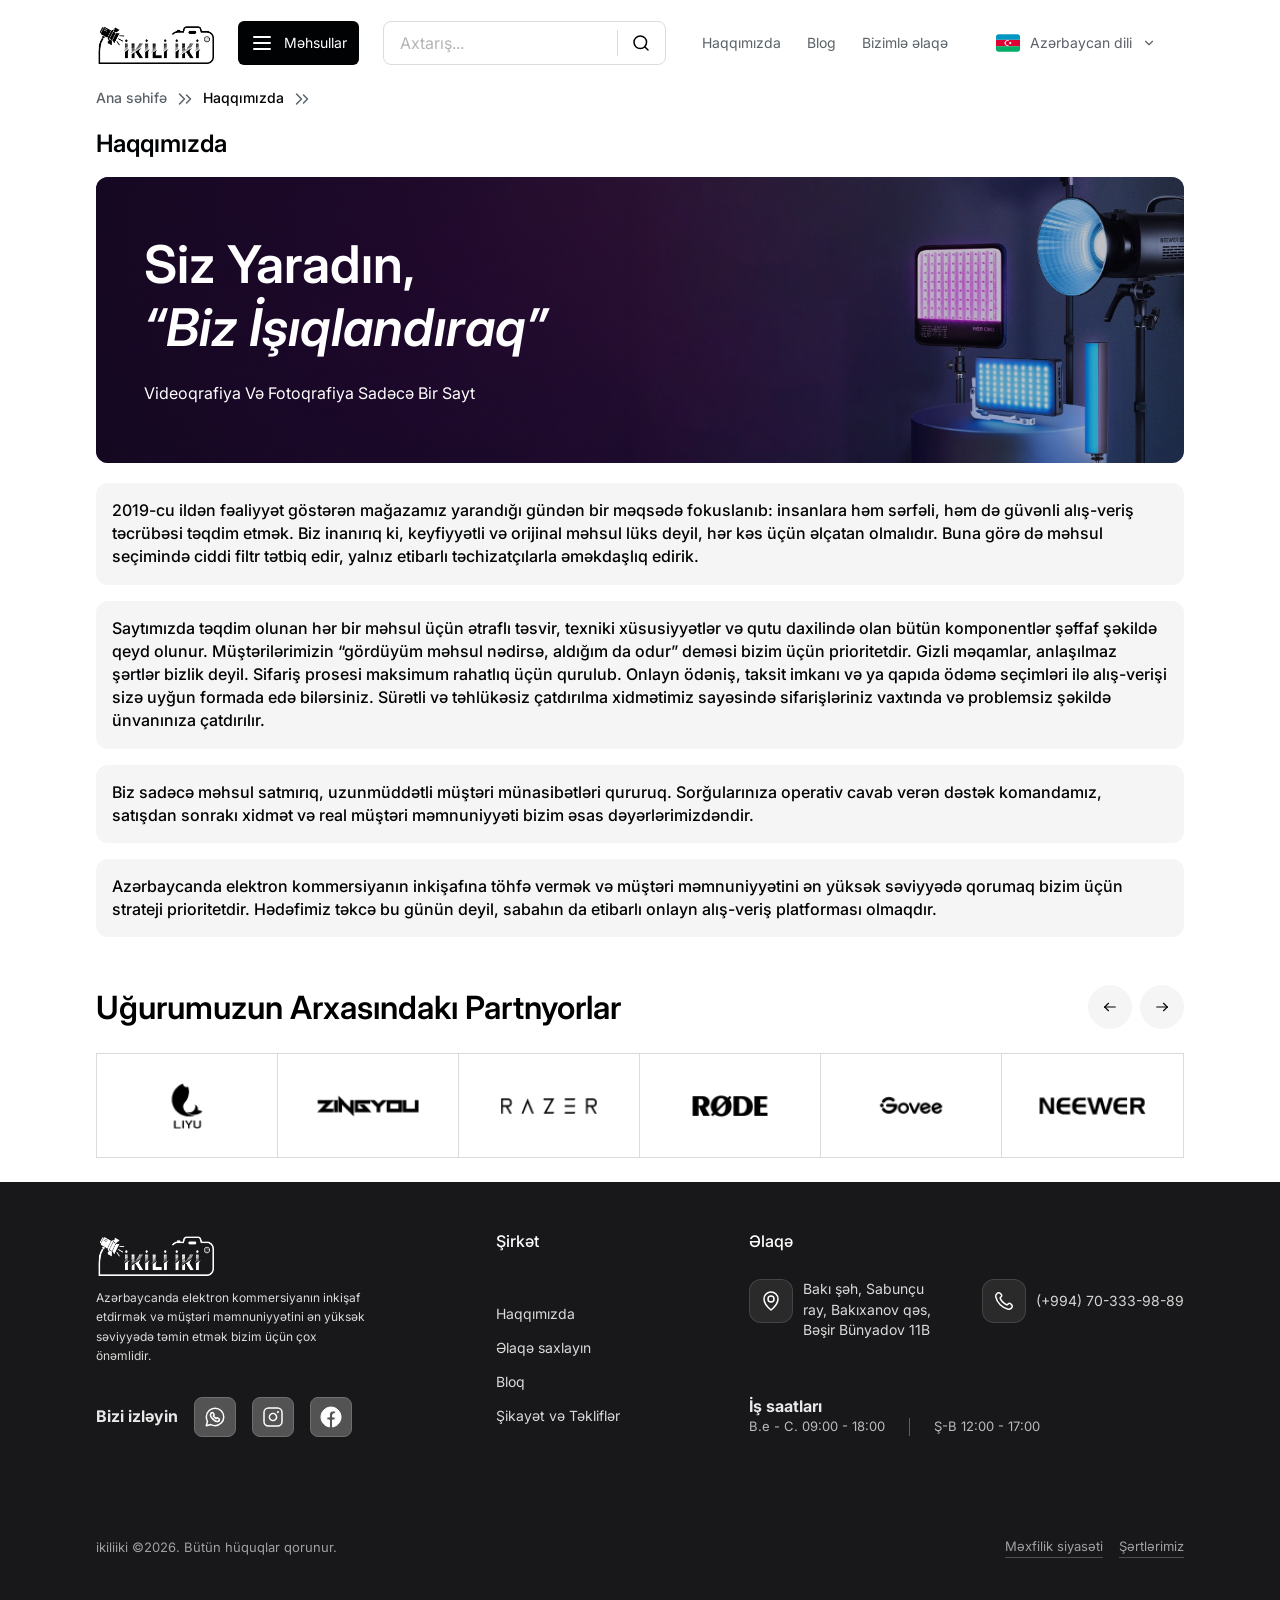
==== commit 3e0f0899: "update ikili 3.6" ====
--- a/about.html
+++ b/about.html
@@ -137,6 +137,59 @@
             </div>
         </section>
         <!-- * ABOUT PAGE END * -->
+
+        <!-- * PARTNERS SECTION START * -->
+        <section class="partners-section">
+            <div class="partners__container content-section">
+                <div class="section-header content-section__header">
+                    <h2 class="section-header__title">Uğurumuzun Arxasındakı Partnyorlar</h2>
+                    <div class="section-header__nav">
+                        <button class="section-header__btn" aria-label="Əvvəlki">
+                            <svg width="24" height="24" viewBox="0 0 24 24" fill="none" xmlns="http://www.w3.org/2000/svg">
+                                <path d="M19 12H5" stroke="black" stroke-width="1.5" stroke-linecap="round" stroke-linejoin="round" />
+                                <path d="M10 17L5 12" stroke="black" stroke-width="1.5" stroke-linecap="round" stroke-linejoin="round" />
+                                <path d="M10 7L5 12" stroke="black" stroke-width="1.5" stroke-linecap="round" stroke-linejoin="round" />
+                            </svg>
+                        </button>
+                        <button class="section-header__btn" aria-label="Növbəti">
+                            <svg width="24" height="24" viewBox="0 0 24 24" fill="none" xmlns="http://www.w3.org/2000/svg">
+                                <path d="M5 12H19" stroke="black" stroke-width="1.5" stroke-linecap="round" stroke-linejoin="round" />
+                                <path d="M14 17L19 12" stroke="black" stroke-width="1.5" stroke-linecap="round" stroke-linejoin="round" />
+                                <path d="M14 7L19 12" stroke="black" stroke-width="1.5" stroke-linecap="round" stroke-linejoin="round" />
+                            </svg>
+                        </button>
+                    </div>
+                </div>
+
+                <div class="partners__grid content-section__body">
+                    <article class="partners__item">
+                        <img class="partners__logo-img" src="assets/images/7e1b06cc6317b31910e178910c5c6d897cb41ca3.png"
+                            alt="LIYU logo" />
+                    </article>
+                    <article class="partners__item">
+                        <img class="partners__logo-img" src="assets/images/0673162a0734f0a54d78c6aa45c5b738d48a8bcf.png"
+                            alt="ZINGYOU logo" />
+                    </article>
+                    <article class="partners__item">
+                        <img class="partners__logo-img" src="assets/images/912b0873d910c1937756f70fe49c5cca864fa3f9.png"
+                            alt="RAZER logo" />
+                    </article>
+                    <article class="partners__item">
+                        <img class="partners__logo-img" src="assets/images/ed5071518060241ebef5698810afa7528b020227.png"
+                            alt="RODE logo" />
+                    </article>
+                    <article class="partners__item">
+                        <img class="partners__logo-img" src="assets/images/1686026bab9365702d0a793933f1c906a373e9fb.png"
+                            alt="Govee logo" />
+                    </article>
+                    <article class="partners__item">
+                        <img class="partners__logo-img" src="assets/images/a6242b0c8b187287f1c6bbee1114481ae0c81017.png"
+                            alt="NEEWER logo" />
+                    </article>
+                </div>
+            </div>
+        </section>
+        <!-- * PARTNERS SECTION END * -->
     </main>
 
     <!-- * FOOTER START * -->
--- a/assets/css/style.css
+++ b/assets/css/style.css
@@ -143,6 +143,413 @@
   gap: 0.5rem;
 }
 
+.products__card {
+  display: flex;
+  justify-content: flex-start;
+  align-items: stretch;
+  flex-direction: column;
+  gap: 0;
+  min-height: 27.875rem;
+  padding: 1rem;
+  background: #ffffff;
+  border: 0;
+  border-right: 0.0625rem solid #dadbdd;
+  border-radius: 0;
+  position: relative;
+  z-index: 1;
+  transition: box-shadow 0.2s ease;
+}
+.products__card:last-child {
+  border-right: none;
+}
+.products__img-wrap {
+  width: 100%;
+  display: flex;
+  justify-content: center;
+  align-items: center;
+  flex-direction: row;
+  gap: 0;
+  padding: 1rem;
+}
+.products__img {
+  width: min(16.25rem, 100%);
+  height: 16.25rem;
+  max-width: 100%;
+  max-height: 100%;
+  flex-shrink: 0;
+  -o-object-fit: contain;
+     object-fit: contain;
+  -o-object-position: center;
+     object-position: center;
+  display: block;
+}
+.products__info {
+  display: flex;
+  justify-content: flex-start;
+  align-items: stretch;
+  flex-direction: column;
+  gap: 1rem;
+  flex: 1;
+}
+.products__body-header {
+  display: flex;
+  justify-content: flex-start;
+  align-items: stretch;
+  flex-direction: column;
+  gap: 0.75rem;
+}
+.products__category {
+  color: #7d7d7d;
+  font-size: 0.8125rem;
+  line-height: 1.2;
+}
+.products__name {
+  margin: 0;
+  color: #111;
+  font-size: 0.9375rem;
+  font-weight: 600;
+  line-height: 1.45;
+  min-height: auto;
+  display: -webkit-box;
+  -webkit-line-clamp: 2;
+  -webkit-box-orient: vertical;
+  overflow: hidden;
+}
+.products__meta {
+  display: flex;
+  justify-content: space-between;
+  align-items: center;
+  flex-direction: row;
+  gap: 0;
+  flex-wrap: wrap;
+  gap: 1rem;
+  min-width: 0;
+  overflow: visible;
+}
+.products__stars {
+  display: flex;
+  align-items: center;
+  min-width: 0;
+  overflow: hidden;
+}
+.products__stars svg {
+  display: block;
+  max-width: 100%;
+  height: auto;
+}
+.products__badge {
+  position: relative;
+  z-index: 0;
+  max-width: 100%;
+  overflow: visible;
+  text-overflow: clip;
+  font-size: 0.75rem;
+  font-weight: 500;
+  padding: 0.25rem 0.5rem;
+  border-radius: 0.25rem;
+  white-space: normal;
+  overflow-wrap: anywhere;
+  line-height: 1.2;
+  border: 0.0625rem solid;
+}
+.products__badge--blue {
+  color: #0084da;
+  border-color: #0094f3;
+  background: rgba(0, 148, 243, 0.1019607843);
+}
+.products__badge--yellow {
+  color: #dc9600;
+  border-color: #ffae00;
+  background: rgba(255, 174, 0, 0.1019607843);
+}
+.products__badge--red {
+  color: #e3002e;
+  border-color: #e3002e;
+  background: rgba(227, 0, 46, 0.1019607843);
+}
+.products__badge--green {
+  color: #00af62;
+  border-color: #00af62;
+  background: rgba(0, 175, 98, 0.1019607843);
+}
+.products__footer {
+  display: flex;
+  justify-content: space-between;
+  align-items: center;
+  flex-direction: row;
+  gap: 0.75rem;
+}
+.products__btn {
+  min-width: 8.8125rem;
+}
+.products__price {
+  color: #010203;
+  font-family: Inter;
+  font-size: 1.125rem;
+  font-style: normal;
+  font-weight: 600;
+  line-height: normal;
+  white-space: nowrap;
+}
+.products .products__price {
+  display: flex;
+  justify-content: flex-start;
+  align-items: stretch;
+  flex-direction: column;
+  gap: 0;
+  align-items: flex-start;
+  gap: 0.25rem;
+  color: #5a5f68;
+  font-family: Inter, sans-serif;
+  font-size: 0.75rem;
+  font-style: normal;
+  font-weight: 400;
+  line-height: normal;
+  text-decoration-line: line-through;
+  white-space: nowrap;
+}
+.products .products__price::after {
+  content: "300.00 AZN";
+  color: #010203;
+  font-family: Inter, sans-serif;
+  font-size: 1.125rem;
+  font-style: normal;
+  font-weight: 600;
+  line-height: normal;
+  text-decoration: none;
+}
+
+@media only screen and (max-width: 1400px) {
+  .products__card {
+    border: 0.0625rem solid #dadbdd;
+    border-radius: 0.75rem;
+  }
+  .products__card:last-child {
+    border-right: 0.0625rem solid #dadbdd;
+  }
+}
+@media only screen and (max-width: 1200px) {
+  .products__card {
+    padding: 1rem;
+  }
+}
+@media only screen and (max-width: 768px) {
+  .products__card {
+    min-height: 26.6875rem;
+    padding: 0.875rem;
+  }
+}
+@media only screen and (max-width: 600px) {
+  .products__card {
+    min-height: 26.6875rem;
+    padding: 0.875rem;
+  }
+}
+@media only screen and (max-width: 480px) {
+  .products__card {
+    min-height: auto;
+    padding: 1rem;
+    border: 0.0625rem solid #dadbdd;
+    border-radius: 0.25rem;
+    background: #fff;
+  }
+  .products__card:last-child {
+    border-right: 0.0625rem solid #dadbdd;
+  }
+  .products__img-wrap {
+    padding: 0.75rem;
+    min-height: 14rem;
+  }
+  .products__img {
+    width: min(14rem, 100%);
+    height: min(15rem, 100%);
+  }
+  .products__info {
+    gap: 0.5rem;
+  }
+  .products__body-header {
+    gap: 0.375rem;
+  }
+  .products__category {
+    font-size: 0.75rem;
+  }
+  .products__name {
+    font-size: 0.9375rem;
+    line-height: 1.35;
+  }
+  .products__meta {
+    gap: 0.375rem;
+  }
+  .products__stars svg {
+    width: 6.75rem;
+    height: auto;
+  }
+  .products__badge {
+    font-size: 0.75rem;
+    padding: 0.25rem 0.5rem;
+  }
+  .products__footer {
+    gap: 0.5rem;
+    align-items: center;
+  }
+  .products__btn {
+    min-height: 2.75rem;
+    max-width: 11.8125rem;
+    display: flex;
+    padding: 0.625rem 0.75rem;
+    justify-content: center;
+    align-items: center;
+    gap: 0.625rem;
+    flex: 1 0 0;
+    font-size: 0.875rem;
+    border-radius: 0.25rem;
+  }
+  .products__price {
+    font-size: 0.9375rem;
+  }
+}
+@media only screen and (max-width: 380px) {
+  .products__card {
+    min-height: auto;
+    padding: 1rem;
+    border: 0.0625rem solid #dadbdd;
+    border-radius: 0.25rem;
+    background: #fff;
+  }
+  .products__card:last-child {
+    border-right: 0.0625rem solid #dadbdd;
+  }
+  .products__img-wrap {
+    padding: 0.75rem;
+    min-height: 14rem;
+  }
+  .products__img {
+    width: min(14rem, 100%);
+    height: min(15rem, 100%);
+  }
+  .products__info {
+    gap: 0.5rem;
+  }
+  .products__body-header {
+    gap: 0.375rem;
+  }
+  .products__category {
+    font-size: 0.75rem;
+  }
+  .products__name {
+    font-size: 0.9375rem;
+    line-height: 1.35;
+  }
+  .products__meta {
+    gap: 0.375rem;
+  }
+  .products__stars svg {
+    width: 6.75rem;
+    height: auto;
+  }
+  .products__badge {
+    font-size: 0.75rem;
+    padding: 0.25rem 0.5rem;
+  }
+  .products__footer {
+    gap: 0.5rem;
+    align-items: center;
+  }
+  .products__btn {
+    min-height: 2.75rem;
+    max-width: 11.8125rem;
+    display: flex;
+    padding: 0.625rem 0.75rem;
+    justify-content: center;
+    align-items: center;
+    gap: 0.625rem;
+    flex: 1 0 0;
+    font-size: 0.875rem;
+    border-radius: 0.25rem;
+  }
+  .products__price {
+    font-size: 0.9375rem;
+  }
+}
+@media only screen and (max-width: 380px) {
+  .products__card {
+    width: 100%;
+    padding: 0.625rem;
+    border: 0.0625rem solid #dadbdd;
+    box-sizing: border-box;
+    overflow: visible;
+    margin: 0 auto;
+  }
+  .products__info, .products__body-header {
+    min-width: 0;
+    width: 100%;
+  }
+  .products__name {
+    font-size: 0.875rem;
+    width: 100%;
+  }
+  .products__footer {
+    display: flex;
+    justify-content: flex-start;
+    align-items: stretch;
+    flex-direction: column;
+    gap: 0;
+    width: 100%;
+    gap: 0.375rem;
+    align-items: stretch;
+  }
+  .products__btn {
+    order: 2;
+    align-self: flex-end;
+    width: min(100%, 8.8125rem);
+    min-width: 0;
+    padding: 0.25rem 0.5rem;
+    font-size: 0.875rem;
+  }
+  .products__price {
+    order: 1;
+    width: 100%;
+    font-size: 0.875rem;
+    min-width: 0;
+    white-space: normal;
+    overflow-wrap: anywhere;
+  }
+}
+@media only screen and (max-width: 180px) {
+  .products__card {
+    width: 100%;
+    min-width: 0;
+    padding: 1rem !important;
+    border: 0.0625rem solid #dadbdd !important;
+    box-sizing: border-box;
+  }
+  .products__img-wrap {
+    min-height: auto;
+    padding: 0.25rem;
+  }
+  .products__img {
+    width: 100%;
+    max-width: 9.5rem;
+    height: auto;
+    justify-self: center;
+  }
+  .products__name,
+  .products__info,
+  .products__footer,
+  .products__price {
+    width: 100%;
+    min-width: 0;
+  }
+  .products__btn {
+    width: 100%;
+    max-width: 100%;
+    min-width: 0;
+  }
+  .products__btn > span svg {
+    width: 1.125rem;
+    height: 1.125rem;
+  }
+}
 .arrivals-section {
   padding: 1.5rem 0;
 }
@@ -260,12 +667,8 @@
     height: 27.6875rem;
   }
   .arrivals__cards {
-    display: grid !important;
-    grid-template-columns: repeat(2, minmax(0, 1fr)) !important;
-    gap: 0.625rem !important;
-    -moz-column-gap: 0.625rem !important;
-         column-gap: 0.625rem !important;
-    row-gap: 0.625rem !important;
+    grid-template-columns: repeat(2, minmax(0, 1fr));
+    gap: 0.625rem;
     border: 0;
     border-radius: 0;
     overflow: visible;
@@ -280,72 +683,27 @@
   .arrivals__cards .products__card:nth-child(2n) {
     border-right: 1px solid #dadbdd;
   }
-  .arrivals__cards .products__card .products__footer {
-    display: grid;
-    grid-template-columns: minmax(0, 1fr) auto;
-    gap: 0.5rem;
-    align-items: center;
-  }
   .arrivals__cards .products__card .products__btn {
     width: 11.2813rem;
     min-width: 8.8125rem;
   }
 }
-@media only screen and (max-width: 380px) {
-  .arrivals__container {
-    padding-left: 1rem !important;
-    padding-right: 1rem !important;
+@media only screen and (max-width: 768px) {
+  .arrivals__container .section-header {
+    align-items: flex-start;
+  }
+  .arrivals__container .section-header__nav {
+    display: none;
   }
   .arrivals__grid {
     grid-template-rows: none;
     height: auto;
-    width: 100%;
-    margin: 0 auto;
   }
   .arrivals__banner, .arrivals__cards {
     height: auto;
-    width: 100%;
-    max-width: 100%;
-    margin: 0 auto;
-    box-sizing: border-box;
-  }
-  .arrivals__cards .products__card {
-    width: 100%;
-    max-width: 100%;
-    box-sizing: border-box;
-  }
-  .arrivals__cards .products__card .products__footer {
-    display: flex !important;
-    flex-direction: column !important;
-    align-items: flex-start !important;
-    gap: 0.5rem !important;
-  }
-  .arrivals__cards .products__card .products__price {
-    order: 1 !important;
-  }
-  .arrivals__cards .products__card .products__btn {
-    order: 2 !important;
-    width: auto !important;
-    min-width: 100% !important;
-    max-width: 100% !important;
-  }
-}
-@media only screen and (max-width: 768px) {
-  .arrivals__container .section-header {
-    align-items: flex-start;
-  }
-  .arrivals__container .section-header__nav {
-    display: none;
-  }
-  .arrivals__grid {
-    grid-template-rows: none;
-    height: auto;
-  }
-  .arrivals__banner, .arrivals__cards {
-    height: auto;
   }
   .arrivals__cards {
-    grid-template-columns: 1fr !important;
+    grid-template-columns: 1fr;
   }
   .arrivals__cards .products__card .products__footer {
     display: flex;
@@ -378,7 +736,7 @@
     height: auto;
   }
   .arrivals__cards {
-    grid-template-columns: 1fr !important;
+    grid-template-columns: 1fr;
   }
   .arrivals__cards .products__card .products__footer {
     display: flex;
@@ -396,6 +754,43 @@
     min-width: 8.8125rem;
   }
 }
+@media only screen and (max-width: 380px) {
+  .arrivals__container {
+    padding-left: 1rem;
+    padding-right: 1rem;
+  }
+  .arrivals__grid {
+    width: 100%;
+    margin: 0 auto;
+  }
+  .arrivals__banner, .arrivals__cards {
+    height: auto;
+    width: 100%;
+    max-width: 100%;
+    margin: 0 auto;
+    box-sizing: border-box;
+  }
+  .arrivals__cards .products__card {
+    width: 100%;
+    max-width: 100%;
+    box-sizing: border-box;
+  }
+  .arrivals__cards .products__card .products__footer {
+    display: flex;
+    flex-direction: column;
+    align-items: flex-start;
+    gap: 0.5rem;
+  }
+  .arrivals__cards .products__card .products__price {
+    order: 1;
+  }
+  .arrivals__cards .products__card .products__btn {
+    order: 2;
+    width: auto;
+    min-width: 100%;
+    max-width: 100%;
+  }
+}
 @media only screen and (max-width: 480px) {
   .arrivals__banner-img {
     height: 14.375rem;
@@ -408,46 +803,39 @@
 }
 @media only screen and (max-width: 180px) {
   .arrivals__cards .products__card .products__footer {
-    align-items: stretch !important;
+    align-items: stretch;
   }
   .arrivals__cards .products__card .products__price {
-    white-space: normal !important;
-    overflow-wrap: anywhere !important;
-    word-break: break-word !important;
-    width: 100% !important;
+    white-space: normal;
+    overflow-wrap: anywhere;
+    word-break: break-word;
+    width: 100%;
   }
   .arrivals__cards .products__card .products__btn {
-    width: 100% !important;
-    max-width: 100% !important;
-    min-width: 0 !important;
-    padding: 0.5rem 0.625rem !important;
-    font-size: 0.8125rem !important;
-  }
-}
-.products__body-header {
-  display: flex;
-  justify-content: flex-start;
-  align-items: stretch;
-  flex-direction: column;
-  gap: 0.75rem;
-}
-
+    width: 100%;
+    max-width: 100%;
+    min-width: 0;
+    padding: 0.5rem 0.625rem;
+    font-size: 0.8125rem;
+  }
+}
 .blog-card {
   display: flex;
+  justify-content: flex-start;
+  align-items: flex-start;
+  flex-direction: column;
+  gap: 1rem;
   height: 100%;
   min-height: 19.3125rem;
-  flex-direction: column;
+  flex: 1 0 0;
+}
+.blog-card__body {
+  display: flex;
   justify-content: flex-start;
   align-items: flex-start;
-  flex: 1 0 0;
-  gap: 1rem;
-}
-.blog-card__body {
-  display: flex;
+  flex-direction: column;
+  gap: 0.375rem;
   flex: 1 1 auto;
-  flex-direction: column;
-  align-items: flex-start;
-  gap: 0.375rem;
   align-self: stretch;
 }
 .blog-card__media {
@@ -970,6 +1358,30 @@
   font-size: 0.875rem;
 }
 
+.breadcrumb {
+  display: inline-flex;
+  align-items: center;
+  gap: 0.375rem;
+  margin: 0;
+  padding: 0;
+  background: transparent;
+}
+.breadcrumb a {
+  color: #5a6268;
+  text-decoration: none;
+  font-family: Inter, sans-serif;
+  font-size: 0.875rem;
+  font-style: normal;
+  font-weight: 500;
+  line-height: normal;
+}
+.breadcrumb a:visited, .breadcrumb a:hover, .breadcrumb a:active {
+  color: #5a6268;
+}
+.breadcrumb a[aria-current=page] {
+  color: #010203;
+}
+
 body.drawer-open {
   overflow: hidden;
 }
@@ -986,13 +1398,15 @@
   display: block;
 }
 .drawer--details .drawer__panel {
-  grid-template-columns: 340px 320px 330px;
+  grid-template-columns: 340px 320px max-content;
 }
 .drawer--details .drawer__left::after {
   opacity: 1;
 }
 .drawer--details .drawer__center {
-  display: block;
+  display: flex;
+  flex-direction: column;
+  gap: 1rem;
 }
 .drawer--details .drawer__right {
   display: flex;
@@ -1001,7 +1415,7 @@
   position: fixed;
   inset: 0;
   top: var(--header-height, 85px);
-  background: rgba(17, 17, 17, 0.58);
+  background: rgba(17, 17, 17, 0.72);
   backdrop-filter: none;
   -webkit-backdrop-filter: none;
   animation: fadeIn 0.22s ease;
@@ -1013,11 +1427,10 @@
   margin-left: var(--drawer-left, max(1rem, var(--page-gutter)));
   margin-right: 1rem;
   grid-template-columns: 340px;
-  align-items: stretch;
+  align-items: start;
   max-width: -moz-max-content;
   max-width: max-content;
-  background: #ffffff;
-  box-shadow: 0 20px 60px rgba(0, 0, 0, 0.16);
+  background: transparent;
   border-top: 0;
   overflow: hidden;
   animation: slideDown 0.22s cubic-bezier(0.4, 0, 0.2, 1);
@@ -1028,7 +1441,7 @@
   align-items: stretch;
   flex-direction: column;
   gap: 1rem;
-  padding: 10px;
+  padding: 1rem;
   background: #ffffff;
   position: relative;
   max-height: calc(100vh - var(--header-height, 85px) - 20px);
@@ -1057,12 +1470,41 @@
   opacity: 0;
   transition: opacity 0.18s ease;
 }
+.drawer__list {
+  margin: 0;
+  padding: 0;
+  list-style: none;
+  display: flex;
+  justify-content: flex-start;
+  align-items: stretch;
+  flex-direction: column;
+  gap: 1rem;
+}
+.drawer__list-item {
+  margin: 0;
+  padding: 0;
+}
+.drawer__sub-list {
+  margin: 0;
+  padding: 0;
+  list-style: none;
+  display: flex;
+  justify-content: flex-start;
+  align-items: stretch;
+  flex-direction: column;
+  gap: 1rem;
+}
+.drawer__sub-item {
+  margin: 0;
+  padding: 0;
+}
 .drawer__item {
   display: flex;
   justify-content: space-between;
   align-items: center;
   flex-direction: row;
   gap: 0;
+  gap: 1rem;
   width: 100%;
   padding: 11px 12px;
   border: none;
@@ -1084,7 +1526,7 @@
   justify-content: flex-start;
   align-items: center;
   flex-direction: row;
-  gap: 12px;
+  gap: 1rem;
   min-width: 0;
   flex: 1;
 }
@@ -1112,18 +1554,23 @@
 .drawer__chev {
   display: flex;
   align-items: center;
-  width: 16px;
-  height: 16px;
+  width: 24px;
+  height: 24px;
   color: #9e9e9e;
   flex-shrink: 0;
 }
 .drawer__chev svg {
-  width: 14px;
-  height: 14px;
+  width: 24px;
+  height: 24px;
 }
 .drawer__center {
   display: none;
-  padding: 10px;
+  justify-content: flex-start;
+  align-items: stretch;
+  flex-direction: column;
+  gap: 1rem;
+  padding: 1rem;
+  background: #ffffff;
   max-height: calc(100vh - var(--header-height, 85px) - 20px);
   overflow-y: auto;
   scrollbar-width: thin;
@@ -1139,12 +1586,20 @@
   background: #e3e3e3;
   border-radius: 4px;
 }
+.drawer__center #subcategories {
+  display: flex;
+  flex-direction: column;
+  gap: 1rem;
+}
 .drawer__sub {
-  padding: 10px 12px;
+  display: block;
+  width: 100%;
+  margin: 0;
+  padding: 0.75rem;
   border-radius: 8px;
   font-size: 1rem;
   font-weight: 500;
-  color: #555555;
+  color: #010203;
   cursor: pointer;
   white-space: nowrap;
   overflow: hidden;
@@ -1155,11 +1610,17 @@
   background: #f5f5f5;
   font-weight: 700;
 }
+.drawer__sub-text {
+  display: block;
+  width: 100%;
+}
 .drawer__right {
   display: none;
   align-items: flex-start;
-  padding: 10px;
+  padding: 1rem;
   background: #ffffff;
+  width: 22.375rem;
+  min-width: 22.375rem;
 }
 .drawer__right .products-section--discount {
   padding: 0;
@@ -1167,7 +1628,9 @@
   width: 100%;
 }
 .drawer__right .products__card {
-  width: 19.375rem;
+  width: 100%;
+  max-width: 100%;
+  min-width: 0;
   min-height: 28.875rem;
   height: auto;
   padding: 1rem !important;
@@ -1178,22 +1641,9 @@
   box-sizing: border-box;
   background: #ffffff;
 }
-.drawer__right .products__card .products__info {
-  display: flex;
-  justify-content: flex-start;
-  align-items: stretch;
-  flex-direction: column;
-  gap: 0;
-  flex: 1 1 auto;
-  height: 100%;
-  justify-content: space-between;
-  padding-bottom: 0 !important;
-  box-sizing: border-box;
-}
 .drawer__right .products__card .products__footer {
   gap: 1rem;
   margin: 0;
-  margin-top: auto;
   padding-bottom: 0 !important;
 }
 .drawer__right .products__card .products__price {
@@ -1201,6 +1651,29 @@
 }
 .drawer__right .products__card:last-child {
   border-right: 1px solid #dadbdd;
+}
+.drawer__right .hero__card {
+  flex: 1 1 auto;
+  width: 100%;
+  max-width: 100%;
+  min-width: 0;
+  box-sizing: border-box;
+}
+.drawer__right .hero__footer {
+  display: grid;
+  grid-template-columns: minmax(0, 1fr) auto;
+  gap: 0.75rem;
+  align-items: end;
+}
+.drawer__right .hero__btn {
+  min-width: 0;
+  width: 100%;
+  justify-content: center;
+}
+.drawer__right .hero__body,
+.drawer__right .hero__footer,
+.drawer__right .hero__prices {
+  min-width: 0;
 }
 
 .contact-form {
@@ -1282,7 +1755,7 @@
   justify-content: center;
   align-items: center;
   flex-direction: row;
-  gap: 2rem;
+  gap: 1.5rem;
   height: 100%;
   width: 100%;
   max-width: none;
@@ -3541,7 +4014,7 @@
   gap: 0.625rem;
   border-radius: 0.25rem;
   border: 1px solid #e3002e;
-  color: #E3002E;
+  color: #e3002e;
   background: rgba(227, 0, 46, 0.1);
   font-family: Inter, sans-serif;
   font-size: 0.75rem;
@@ -3623,174 +4096,6 @@
   border-radius: 0.75rem;
   overflow: hidden;
 }
-.products__card {
-  display: flex;
-  justify-content: flex-start;
-  align-items: stretch;
-  flex-direction: column;
-  gap: 0;
-  min-height: 27.875rem;
-  padding: 1rem;
-  background: #ffffff;
-  border: 0;
-  border-right: 0.0625rem solid #dadbdd;
-  border-radius: 0;
-  position: relative;
-  z-index: 1;
-  transition: box-shadow 0.2s ease;
-}
-.products__card:last-child {
-  border-right: none;
-}
-.products__img-wrap {
-  width: 100%;
-  display: flex;
-  justify-content: center;
-  align-items: center;
-  flex-direction: row;
-  gap: 0;
-  padding: 1rem;
-}
-.products__img {
-  width: min(16.25rem, 100%);
-  height: 16.25rem;
-  max-width: 100%;
-  max-height: 100%;
-  flex-shrink: 0;
-  -o-object-fit: contain;
-     object-fit: contain;
-  -o-object-position: center;
-     object-position: center;
-  display: block;
-}
-.products__info {
-  display: flex;
-  justify-content: flex-start;
-  align-items: stretch;
-  flex-direction: column;
-  gap: 1rem;
-  flex: 1;
-}
-.products__category {
-  color: #7d7d7d;
-  font-size: 0.8125rem;
-  line-height: 1.2;
-}
-.products__name {
-  margin: 0;
-  color: #111;
-  font-size: 0.9375rem;
-  font-weight: 600;
-  line-height: 1.45;
-  min-height: auto;
-  display: -webkit-box;
-  -webkit-line-clamp: 2;
-  -webkit-box-orient: vertical;
-  overflow: hidden;
-}
-.products__meta {
-  display: flex;
-  justify-content: space-between;
-  align-items: center;
-  flex-direction: row;
-  gap: 0;
-  flex-wrap: wrap;
-  gap: 1rem;
-  min-width: 0;
-  overflow: visible;
-}
-.products__stars {
-  display: flex;
-  align-items: center;
-  min-width: 0;
-  overflow: hidden;
-}
-.products__stars svg {
-  display: block;
-  max-width: 100%;
-  height: auto;
-}
-.products__badge {
-  position: relative;
-  z-index: 0;
-  max-width: 100%;
-  overflow: visible;
-  text-overflow: clip;
-  font-size: 0.75rem;
-  font-weight: 500;
-  padding: 0.25rem 0.5rem;
-  border-radius: 0.25rem;
-  white-space: normal;
-  overflow-wrap: anywhere;
-  line-height: 1.2;
-  border: 0.0625rem solid;
-}
-.products__badge--blue {
-  color: #0084da;
-  border-color: #0094f3;
-  background: rgba(0, 148, 243, 0.1019607843);
-}
-.products__badge--yellow {
-  color: #dc9600;
-  border-color: #ffae00;
-  background: rgba(255, 174, 0, 0.1019607843);
-}
-.products__badge--red {
-  color: #e3002e;
-  border-color: #e3002e;
-  background: rgba(227, 0, 46, 0.1019607843);
-}
-.products__badge--green {
-  color: #00af62;
-  border-color: #00af62;
-  background: rgba(0, 175, 98, 0.1019607843);
-}
-.products__footer {
-  display: flex;
-  justify-content: space-between;
-  align-items: center;
-  flex-direction: row;
-  gap: 0.75rem;
-}
-.products__btn {
-  min-width: 8.8125rem;
-}
-.products__price {
-  color: #010203;
-  font-family: Inter;
-  font-size: 1.125rem;
-  font-style: normal;
-  font-weight: 600;
-  line-height: normal;
-  white-space: nowrap;
-}
-.products .products__price {
-  display: flex;
-  justify-content: flex-start;
-  align-items: stretch;
-  flex-direction: column;
-  gap: 0;
-  align-items: flex-start;
-  gap: 0.25rem;
-  color: #5a5f68;
-  font-family: Inter, sans-serif;
-  font-size: 0.75rem;
-  font-style: normal;
-  font-weight: 400;
-  line-height: normal;
-  text-decoration-line: line-through;
-  white-space: nowrap;
-}
-.products .products__price::after {
-  content: "300.00 AZN";
-  color: #010203;
-  font-family: Inter, sans-serif;
-  font-size: 1.125rem;
-  font-style: normal;
-  font-weight: 600;
-  line-height: normal;
-  text-decoration: none;
-}
 
 @media only screen and (max-width: 1400px) {
   .products__grid {
@@ -3800,20 +4105,10 @@
     border-radius: 0;
     overflow: visible;
   }
-  .products__card {
-    border: 0.0625rem solid #dadbdd;
-    border-radius: 0.75rem;
-  }
-  .products__card:last-child {
-    border-right: 0.0625rem solid #dadbdd;
-  }
 }
 @media only screen and (max-width: 1200px) {
   .products__grid {
     grid-template-columns: repeat(2, minmax(0, 1fr));
-  }
-  .products__card {
-    padding: 1rem;
   }
 }
 @media only screen and (max-width: 768px) {
@@ -3821,19 +4116,11 @@
     grid-template-columns: 1fr;
     gap: 0.75rem;
   }
-  .products__card {
-    min-height: 26.6875rem;
-    padding: 0.875rem;
-  }
 }
 @media only screen and (max-width: 600px) {
   .products__grid {
     grid-template-columns: 1fr;
     gap: 0.75rem;
-  }
-  .products__card {
-    min-height: 26.6875rem;
-    padding: 0.875rem;
   }
 }
 @media only screen and (max-width: 480px) {
@@ -3847,67 +4134,6 @@
     gap: 0.375rem;
     overflow: visible;
   }
-  .products__card {
-    min-height: auto;
-    padding: 1rem;
-    border: 0.0625rem solid #dadbdd;
-    border-radius: 0.25rem;
-    background: #fff;
-  }
-  .products__card:last-child {
-    border-right: 0.0625rem solid #dadbdd;
-  }
-  .products__img-wrap {
-    padding: 0.75rem;
-    min-height: 14rem;
-  }
-  .products__img {
-    width: min(14rem, 100%);
-    height: min(15rem, 100%);
-  }
-  .products__info {
-    gap: 0.5rem;
-  }
-  .products__body-header {
-    gap: 0.375rem;
-  }
-  .products__category {
-    font-size: 0.75rem;
-  }
-  .products__name {
-    font-size: 0.9375rem;
-    line-height: 1.35;
-  }
-  .products__meta {
-    gap: 0.375rem;
-  }
-  .products__stars svg {
-    width: 6.75rem;
-    height: auto;
-  }
-  .products__badge {
-    font-size: 0.75rem;
-    padding: 0.25rem 0.5rem;
-  }
-  .products__footer {
-    gap: 0.5rem;
-    align-items: center;
-  }
-  .products__btn {
-    min-height: 2.75rem;
-    max-width: 11.8125rem;
-    display: flex;
-    padding: 0.625rem 0.75rem;
-    justify-content: center;
-    align-items: center;
-    gap: 0.625rem;
-    flex: 1 0 0;
-    font-size: 0.875rem;
-    border-radius: 0.25rem;
-  }
-  .products__price {
-    font-size: 0.9375rem;
-  }
 }
 @media only screen and (max-width: 380px) {
   .products__container {
@@ -3920,67 +4146,6 @@
     gap: 0.375rem;
     overflow: visible;
   }
-  .products__card {
-    min-height: auto;
-    padding: 1rem;
-    border: 0.0625rem solid #dadbdd;
-    border-radius: 0.25rem;
-    background: #fff;
-  }
-  .products__card:last-child {
-    border-right: 0.0625rem solid #dadbdd;
-  }
-  .products__img-wrap {
-    padding: 0.75rem;
-    min-height: 14rem;
-  }
-  .products__img {
-    width: min(14rem, 100%);
-    height: min(15rem, 100%);
-  }
-  .products__info {
-    gap: 0.5rem;
-  }
-  .products__body-header {
-    gap: 0.375rem;
-  }
-  .products__category {
-    font-size: 0.75rem;
-  }
-  .products__name {
-    font-size: 0.9375rem;
-    line-height: 1.35;
-  }
-  .products__meta {
-    gap: 0.375rem;
-  }
-  .products__stars svg {
-    width: 6.75rem;
-    height: auto;
-  }
-  .products__badge {
-    font-size: 0.75rem;
-    padding: 0.25rem 0.5rem;
-  }
-  .products__footer {
-    gap: 0.5rem;
-    align-items: center;
-  }
-  .products__btn {
-    min-height: 2.75rem;
-    max-width: 11.8125rem;
-    display: flex;
-    padding: 0.625rem 0.75rem;
-    justify-content: center;
-    align-items: center;
-    gap: 0.625rem;
-    flex: 1 0 0;
-    font-size: 0.875rem;
-    border-radius: 0.25rem;
-  }
-  .products__price {
-    font-size: 0.9375rem;
-  }
 }
 @media only screen and (max-width: 380px) {
   .products__container .section-header {
@@ -3995,48 +4160,6 @@
     overflow: hidden;
     justify-items: center;
   }
-  .products__card {
-    width: 100%;
-    padding: 0.625rem;
-    border: 0.0625rem solid #dadbdd;
-    box-sizing: border-box;
-    overflow: visible;
-    margin: 0 auto;
-  }
-  .products__info, .products__body-header {
-    min-width: 0;
-    width: 100%;
-  }
-  .products__name {
-    font-size: 0.875rem;
-    width: 100%;
-  }
-  .products__footer {
-    display: flex;
-    justify-content: flex-start;
-    align-items: stretch;
-    flex-direction: column;
-    gap: 0;
-    width: 100%;
-    gap: 0.375rem;
-    align-items: stretch;
-  }
-  .products__btn {
-    order: 2;
-    align-self: flex-end;
-    width: min(100%, 8.8125rem);
-    min-width: 0;
-    padding: 0.25rem 0.5rem;
-    font-size: 0.875rem;
-  }
-  .products__price {
-    order: 1;
-    width: 100%;
-    font-size: 0.875rem;
-    min-width: 0;
-    white-space: normal;
-    overflow-wrap: anywhere;
-  }
 }
 @media only screen and (max-width: 180px) {
   .products-section--discount .products__card::before, .products-section--discount .products__card::after {
@@ -4054,39 +4177,6 @@
     width: 100%;
     overflow: visible;
   }
-  .products__card {
-    width: 100%;
-    min-width: 0;
-    padding: 1rem !important;
-    border: 0.0625rem solid #dadbdd !important;
-    box-sizing: border-box;
-  }
-  .products__img-wrap {
-    min-height: auto;
-    padding: 0.25rem;
-  }
-  .products__img {
-    width: 100%;
-    max-width: 9.5rem;
-    height: auto;
-    justify-self: center;
-  }
-  .products__name,
-  .products__info,
-  .products__footer,
-  .products__price {
-    width: 100%;
-    min-width: 0;
-  }
-  .products__btn {
-    width: 100%;
-    max-width: 100%;
-    min-width: 0;
-  }
-  .products__btn > span svg {
-    width: 1.125rem;
-    height: 1.125rem;
-  }
 }
 .about-page {
   padding: 0 0 1.5rem;
@@ -4098,39 +4188,6 @@
   align-items: stretch;
   flex-direction: column;
   gap: 1.25rem;
-}
-.about-page__breadcrumbs,
-.about-page .breadcrumb {
-  display: inline-flex;
-  align-items: center;
-  gap: 0.375rem;
-  margin: 0;
-  padding: 0;
-  background: transparent;
-  color: #5a5f68;
-  font-family: Inter, sans-serif;
-  font-size: 0.875rem;
-  font-style: normal;
-  font-weight: 500;
-  line-height: normal;
-}
-.about-page__breadcrumbs a,
-.about-page .breadcrumb a {
-  color: #5a6268;
-  text-decoration: none;
-  font-family: Inter, sans-serif;
-  font-size: 0.875rem;
-  font-style: normal;
-  font-weight: 500;
-  line-height: normal;
-}
-.about-page__breadcrumbs a:visited,
-.about-page__breadcrumbs a:hover,
-.about-page__breadcrumbs a:active,
-.about-page .breadcrumb a:visited,
-.about-page .breadcrumb a:hover,
-.about-page .breadcrumb a:active {
-  color: #5a6268;
 }
 .about-page__title {
   margin: 0;
@@ -4272,26 +4329,6 @@
   flex-direction: column;
   gap: 1.5rem;
 }
-.sa-page .breadcrumb {
-  display: inline-flex;
-  align-items: center;
-  gap: 0.375rem;
-  margin: 0;
-  padding: 0;
-  background: transparent;
-}
-.sa-page .breadcrumb a {
-  color: #5a6268;
-  text-decoration: none;
-  font-family: Inter, sans-serif;
-  font-size: 0.875rem;
-  font-style: normal;
-  font-weight: 500;
-  line-height: normal;
-}
-.sa-page .breadcrumb a[aria-current=page] {
-  color: #010203;
-}
 
 .sa-tabs {
   display: flex;
@@ -4544,24 +4581,6 @@
   flex-direction: column;
   gap: 1.5rem;
 }
-.rc-page .breadcrumb {
-  display: inline-flex;
-  align-items: center;
-  gap: 0.375rem;
-  margin: 0;
-  padding: 0;
-  background: transparent;
-}
-.rc-page .breadcrumb a {
-  color: #5a6268;
-  text-decoration: none;
-  font-size: 0.875rem;
-  font-weight: 500;
-  line-height: normal;
-}
-.rc-page .breadcrumb a[aria-current=page] {
-  color: #010203;
-}
 .rc-page__cards {
   display: flex;
   justify-content: flex-start;
@@ -4624,24 +4643,6 @@
   flex-direction: column;
   gap: 1.5rem;
 }
-.pp-page .breadcrumb {
-  display: inline-flex;
-  align-items: center;
-  gap: 0.375rem;
-  margin: 0;
-  padding: 0;
-  background: transparent;
-}
-.pp-page .breadcrumb a {
-  color: #5a6268;
-  text-decoration: none;
-  font-size: 0.875rem;
-  font-weight: 500;
-  line-height: normal;
-}
-.pp-page .breadcrumb a[aria-current=page] {
-  color: #010203;
-}
 .pp-page__title {
   margin: 0;
   color: #010203;
@@ -4711,24 +4712,6 @@
   align-items: stretch;
   flex-direction: column;
   gap: 1rem;
-}
-.blog-detail .breadcrumb {
-  display: inline-flex;
-  align-items: center;
-  gap: 0.375rem;
-  margin: 0;
-  padding: 0;
-  background: transparent;
-}
-.blog-detail .breadcrumb a {
-  color: #5a6268;
-  text-decoration: none;
-  font-size: 0.875rem;
-  font-weight: 500;
-  line-height: normal;
-}
-.blog-detail .breadcrumb a[aria-current=page] {
-  color: #010203;
 }
 .blog-detail__head {
   display: flex;
@@ -4890,24 +4873,6 @@
 .page--blog .blog-section {
   padding: 0 0 1.5rem;
 }
-.page--blog .blog__container .breadcrumb {
-  display: inline-flex;
-  align-items: center;
-  gap: 0.375rem;
-  margin: 0;
-  padding: 0;
-  background: transparent;
-}
-.page--blog .blog__container .breadcrumb a {
-  color: #5a6268;
-  text-decoration: none;
-  font-size: 0.875rem;
-  font-weight: 500;
-  line-height: normal;
-}
-.page--blog .blog__container .breadcrumb a[aria-current=page] {
-  color: #010203;
-}
 .page--blog .blog__page-title {
   margin: 0;
   color: #010203;
@@ -4916,35 +4881,23 @@
   line-height: 1.15;
 }
 
+.page--contact {
+  --page-gutter: clamp(0.5rem, 7.5vw, 6.25rem);
+}
+
 .contact-page {
   padding: 0 0 2rem;
 }
 .contact-page__container {
   width: 100%;
+  max-width: 90rem;
+  margin-inline: auto;
   padding-inline: var(--page-gutter);
   display: flex;
   justify-content: flex-start;
   align-items: stretch;
   flex-direction: column;
   gap: 2rem;
-}
-.contact-page .breadcrumb {
-  display: inline-flex;
-  align-items: center;
-  gap: 0.375rem;
-  margin: 0;
-  padding: 0;
-  background: transparent;
-}
-.contact-page .breadcrumb a {
-  color: #5a6268;
-  text-decoration: none;
-  font-size: 0.875rem;
-  font-weight: 500;
-  line-height: normal;
-}
-.contact-page .breadcrumb a[aria-current=page] {
-  color: #010203;
 }
 .contact-page__info {
   display: flex;
@@ -5242,7 +5195,7 @@
 }
 
 .contact-faq {
-  padding: 1.5rem 0;
+  padding-block: 1.5rem;
   display: flex;
   justify-content: flex-start;
   align-items: stretch;
@@ -5273,6 +5226,7 @@
   align-items: center;
   flex-direction: row;
   gap: 1rem;
+  cursor: pointer;
 }
 .contact-faq .faq-item__title {
   margin: 0;
@@ -5289,6 +5243,16 @@
   justify-content: center;
   flex-shrink: 0;
 }
+.contact-faq .faq-item__icon svg {
+  transition: transform 0.2s ease;
+  transform-origin: center;
+}
+.contact-faq .faq-item:not(.faq-item--open) .faq-item__body {
+  display: none;
+}
+.contact-faq .faq-item--open .faq-item__icon svg {
+  transform: rotate(180deg);
+}
 .contact-faq .faq-item__body {
   margin: 0;
   color: #5a6268;
@@ -5307,23 +5271,6 @@
   align-items: stretch;
   flex-direction: column;
   gap: 1.5rem;
-}
-.pd-page .breadcrumb {
-  display: inline-flex;
-  align-items: center;
-  gap: 0.375rem;
-  margin: 0;
-  padding: 0;
-  background: transparent;
-}
-.pd-page .breadcrumb a {
-  color: #5a6268;
-  text-decoration: none;
-  font-size: 0.875rem;
-  font-weight: 500;
-}
-.pd-page .breadcrumb a[aria-current=page] {
-  color: #010203;
 }
 
 .pd-main {
@@ -5615,6 +5562,58 @@
   max-width: 6.375rem;
 }
 
+.pd-actions.has-share-feedback {
+  position: relative;
+}
+
+.pd-share-feedback {
+  display: flex;
+  position: absolute;
+  top: calc(100% + 0.375rem);
+  left: auto;
+  right: 0;
+  width: -moz-fit-content;
+  width: fit-content;
+  max-width: min(18rem, 90vw);
+  margin-top: 0;
+  min-height: 2.25rem;
+  padding: 0.5rem 0.875rem;
+  display: flex;
+  align-items: center;
+  border-radius: 0.375rem;
+  border: 0.0625rem solid transparent;
+  font-family: Inter, sans-serif;
+  font-size: 0.875rem;
+  font-style: normal;
+  font-weight: 500;
+  line-height: 140%;
+  opacity: 0;
+  visibility: hidden;
+  transform: translateY(-0.25rem);
+  transition: opacity 0.2s ease, transform 0.2s ease, visibility 0s linear 0.2s;
+  pointer-events: none;
+  z-index: 3;
+}
+
+.pd-share-feedback.is-visible {
+  visibility: visible;
+  opacity: 1;
+  transform: translateY(0);
+  transition: opacity 0.2s ease, transform 0.2s ease;
+}
+
+.pd-share-feedback.is-success {
+  color: #1f6f43;
+  background: #d8f0df;
+  border-color: #c3e6ce;
+}
+
+.pd-share-feedback.is-error {
+  color: #9b1c1c;
+  background: #fde8e8;
+  border-color: #f8caca;
+}
+
 .pd-btn {
   border: none;
   border-radius: 0.5rem;
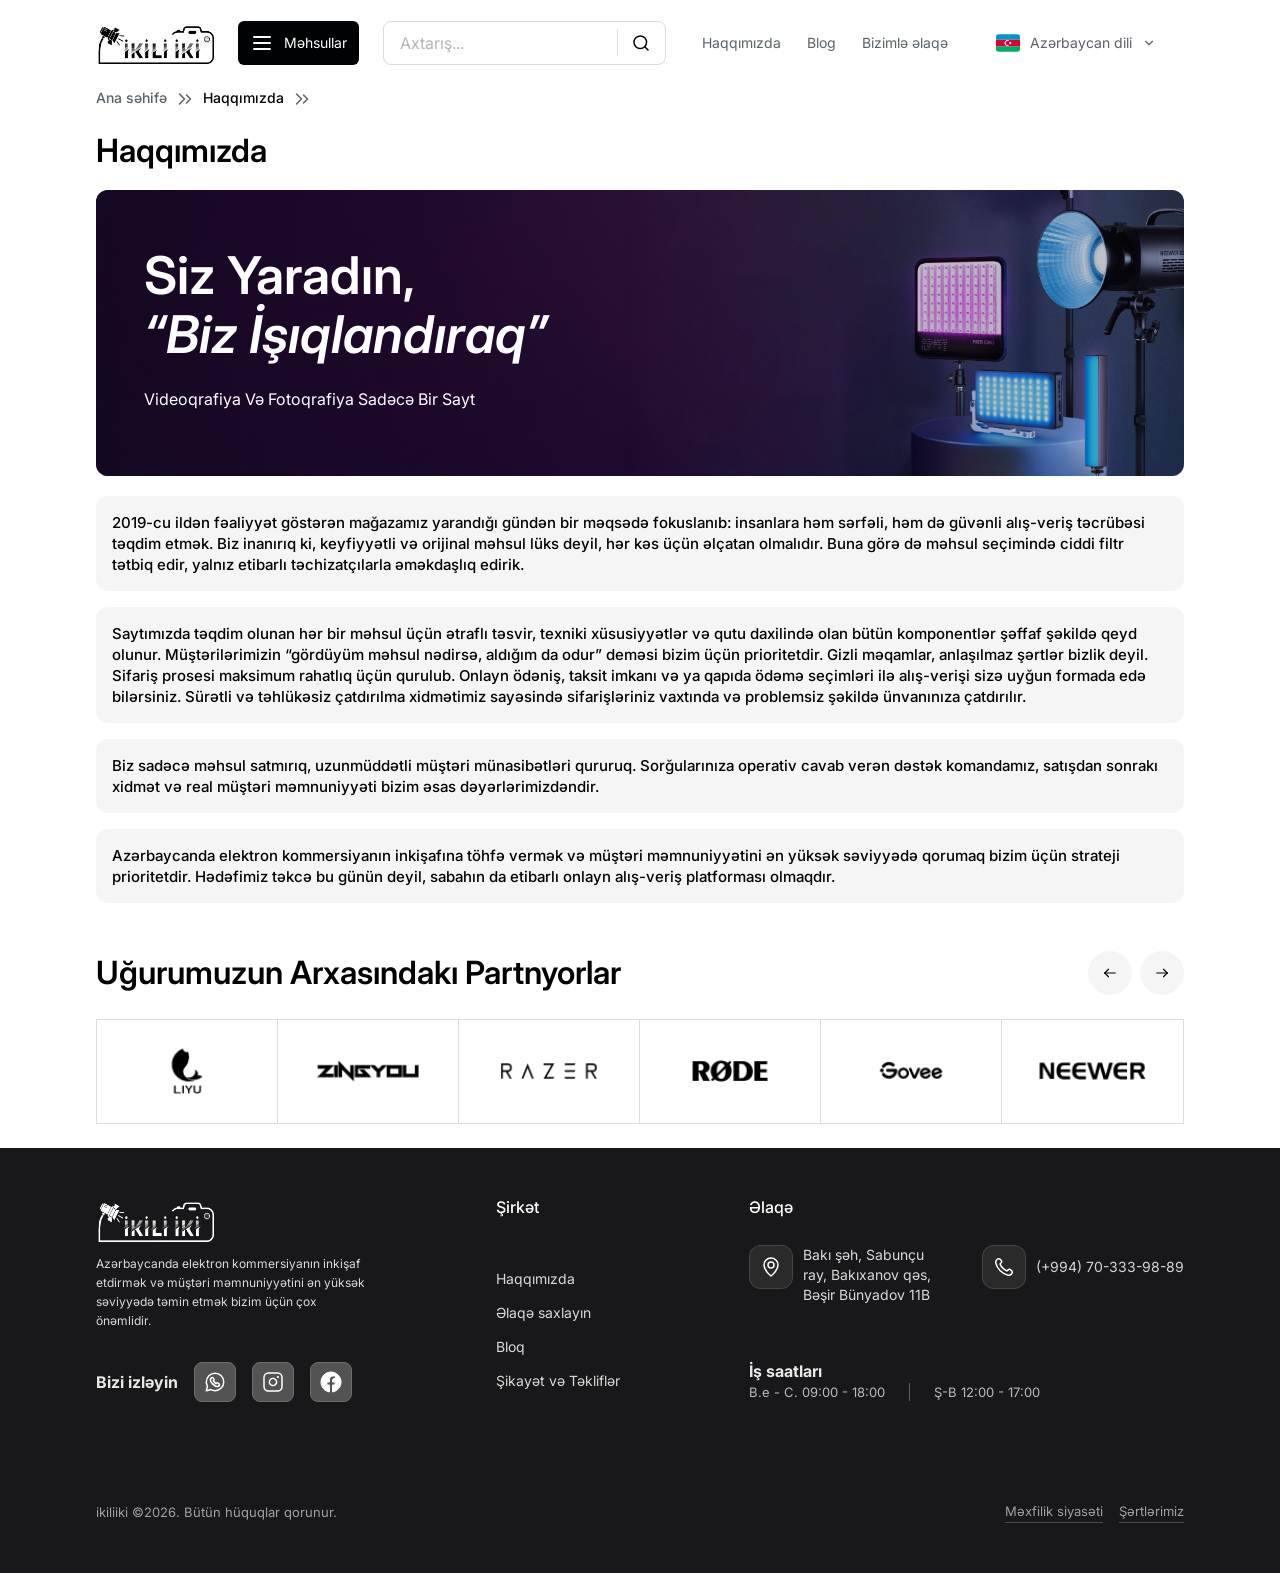
==== commit 501eaf39: "update ikili v3.9" ====
--- a/about.html
+++ b/about.html
@@ -90,8 +90,8 @@
                     </span>
                 </nav>
 
-                <div class="section-header content-section__header">
-                    <h1 class="section-header__title about-page__title">Haqqımızda</h1>
+                <div class="section-header">
+                    <h1 class="section-header__title">Haqqımızda</h1>
                 </div>
 
                 <div class="about-page__hero">
@@ -235,6 +235,7 @@
 
 
 
+    <script src="https://cdn.jsdelivr.net/npm/gsap@3.12.5/dist/gsap.min.js"></script>
     <script type="module" src="assets/js/main.js"></script>
     <script src="https://cdn.jsdelivr.net/npm/bootstrap@5.3.8/dist/js/bootstrap.bundle.min.js"
         integrity="sha384-FKyoEForCGlyvwx9Hj09JcYn3nv7wiPVlz7YYwJrWVcXK/BmnVDxM+D2scQbITxI" crossorigin="anonymous">
--- a/assets/css/style.css
+++ b/assets/css/style.css
@@ -85,8 +85,22 @@
   padding-right: var(--page-gutter);
 }
 
+.container,
+.container-sm,
+.container-md,
+.container-lg,
+.container-xl,
+.container-xxl,
+.container-fluid {
+  width: 100% !important;
+  max-width: none !important;
+  padding-left: var(--page-gutter) !important;
+  padding-right: var(--page-gutter) !important;
+}
+
 .blog-card,
-.products__card {
+.products__card,
+.hero__card {
   position: relative;
 }
 
@@ -126,7 +140,7 @@
 }
 .section-header__title {
   margin: 0;
-  font-size: 2rem;
+  font-size: clamp(1.5rem, 4.2vw, 2rem);
   font-weight: 600;
   color: #000000;
   line-height: normal;
@@ -873,6 +887,163 @@
   line-height: 140%;
 }
 
+.testimonials-section {
+  padding: 1.5rem 0;
+}
+.testimonials__container {
+  width: 100%;
+  display: flex;
+  justify-content: flex-start;
+  align-items: stretch;
+  flex-direction: column;
+  gap: 1.5rem;
+}
+.testimonials__container .section-header__title {
+  font-size: clamp(1.5rem, 4.2vw, 2rem);
+  line-height: 1.2;
+}
+.testimonials__grid {
+  display: grid;
+  width: 100%;
+  grid-template-columns: repeat(4, minmax(0, 1fr));
+  align-items: stretch;
+  gap: 1rem;
+}
+.testimonials__card {
+  position: relative;
+  width: 100%;
+  height: 25.0625rem;
+  border-radius: 0.75rem;
+  overflow: hidden;
+  background: #dddddd;
+}
+.testimonials__card::before {
+  content: "";
+  position: absolute;
+  inset: 0;
+  background: linear-gradient(180deg, rgba(0, 0, 0, 0.18) 0%, rgba(0, 0, 0, 0.35) 100%);
+  pointer-events: none;
+  opacity: 1;
+  transition: opacity 0.25s ease;
+}
+.testimonials__card:hover .testimonials__video {
+  transform: scale(1.01);
+}
+.testimonials__card:hover::before {
+  background: linear-gradient(0deg, rgba(0, 0, 0, 0.1) 0%, rgba(0, 0, 0, 0.1) 100%);
+}
+.testimonials__card.is-playing::before {
+  opacity: 0.12;
+}
+.testimonials__card.is-playing .testimonials__play {
+  color: #b4b4b4;
+}
+.testimonials__card.is-playing .testimonials__icon--play {
+  opacity: 0;
+  transform: translate(-50%, -50%) scale(0.75);
+}
+.testimonials__card.is-playing .testimonials__icon--pause {
+  opacity: 1;
+  transform: translate(-50%, -50%) scale(1);
+}
+.testimonials__video {
+  position: absolute;
+  inset: 0;
+  width: 100%;
+  height: 100%;
+  display: block;
+  -o-object-fit: cover;
+     object-fit: cover;
+  -o-object-position: center;
+     object-position: center;
+  transition: transform 0.35s ease;
+}
+.testimonials__name {
+  position: absolute;
+  left: 0.75rem;
+  bottom: 0.75rem;
+  background: #ffffff;
+  color: #010203;
+  border-radius: 6.25rem;
+  font-size: clamp(0.75rem, 1.6vw, 0.875rem);
+  line-height: 140%;
+  padding: 0.375rem 0.75rem;
+}
+
+@media only screen and (max-width: 1200px) {
+  .testimonials__grid {
+    grid-template-columns: repeat(2, minmax(0, 1fr));
+  }
+}
+@media only screen and (max-width: 768px) {
+  .testimonials-section {
+    padding: 1.5rem 0;
+  }
+  .testimonials__container {
+    gap: 1rem;
+  }
+  .testimonials__container .section-header__nav {
+    display: none;
+  }
+  .testimonials__grid {
+    grid-template-columns: repeat(2, minmax(0, 1fr));
+    gap: 0.625rem;
+  }
+  .testimonials__card {
+    height: 25.0625rem;
+  }
+}
+@media only screen and (max-width: 600px) {
+  .testimonials-section {
+    padding: 1.5rem 0;
+  }
+  .testimonials__container {
+    gap: 1rem;
+  }
+  .testimonials__container .section-header__nav {
+    display: none;
+  }
+  .testimonials__grid {
+    grid-template-columns: repeat(2, minmax(0, 1fr));
+    gap: 0.625rem;
+  }
+  .testimonials__card {
+    height: 25.0625rem;
+  }
+}
+@media only screen and (max-width: 480px) {
+  .testimonials__grid {
+    grid-template-columns: 1fr;
+  }
+  .testimonials__card {
+    height: 25.0625rem;
+  }
+  .testimonials__play {
+    right: 0.5rem;
+    top: 0.5rem;
+    width: 2.25rem;
+    height: 2.25rem;
+  }
+}
+@media only screen and (max-width: 380px) {
+  .testimonials__grid {
+    grid-template-columns: 1fr;
+  }
+  .testimonials__card {
+    height: 25.0625rem;
+  }
+  .testimonials__play {
+    right: 0.5rem;
+    top: 0.5rem;
+    width: 2.25rem;
+    height: 2.25rem;
+  }
+}
+@media only screen and (max-width: 380px) {
+  .testimonials__card {
+    height: 25.0625rem;
+  }
+}
 .hero__btn,
 .products__btn,
 .pd-btn--buy {
@@ -954,6 +1125,28 @@
   background: #f5f5f5;
 }
 
+@media only screen and (max-width: 768px) {
+  .section-header__btn {
+    width: clamp(2.25rem, 6.5vw, 2.75rem);
+    height: clamp(2.25rem, 6.5vw, 2.75rem);
+    padding: clamp(0.45rem, 1.8vw, 0.75rem);
+  }
+  .section-header__btn svg {
+    width: clamp(1.125rem, 3.4vw, 1.5rem);
+    height: clamp(1.125rem, 3.4vw, 1.5rem);
+  }
+}
+@media only screen and (max-width: 600px) {
+  .section-header__btn {
+    width: clamp(2.25rem, 6.5vw, 2.75rem);
+    height: clamp(2.25rem, 6.5vw, 2.75rem);
+    padding: clamp(0.45rem, 1.8vw, 0.75rem);
+  }
+  .section-header__btn svg {
+    width: clamp(1.125rem, 3.4vw, 1.5rem);
+    height: clamp(1.125rem, 3.4vw, 1.5rem);
+  }
+}
 .testimonials__play {
   position: absolute;
   right: 0.75rem;
@@ -1034,6 +1227,58 @@
   text-decoration: none;
 }
 
+.contact-form__submit {
+  width: -moz-max-content;
+  width: max-content;
+  display: flex;
+  padding: 0.625rem 0.75rem;
+  justify-content: center;
+  align-items: center;
+  gap: 0.625rem;
+  border: 0;
+  border-radius: 0.5rem;
+  background: #010203;
+  color: #fff;
+  font-size: 0.875rem;
+  font-style: normal;
+  font-weight: 400;
+  line-height: 140%;
+}
+
+.complaints-form__submit {
+  min-width: 8.75rem;
+  min-height: 3rem;
+  border: 0.0625rem solid #dadbdd;
+  border-radius: 0.375rem;
+  background: #010203;
+  color: #fff;
+  font-size: 1rem;
+  font-weight: 700;
+  line-height: 1;
+  padding: 0.625rem 1.25rem;
+}
+
+@media only screen and (max-width: 1200px) {
+  .complaints-form__submit {
+    font-size: 1rem;
+  }
+}
+@media only screen and (max-width: 768px) {
+  .complaints-form__submit {
+    width: 100%;
+    min-width: 0;
+    min-height: 3.25rem;
+    font-size: 1.125rem;
+  }
+}
+@media only screen and (max-width: 600px) {
+  .complaints-form__submit {
+    width: 100%;
+    min-width: 0;
+    min-height: 3.25rem;
+    font-size: 1.125rem;
+  }
+}
 .header__lang-wrap {
   position: relative;
   display: inline-flex;
@@ -1721,24 +1966,171 @@
   min-height: 8rem;
   padding: 0.75rem;
 }
-.contact-form__submit {
-  width: -moz-max-content;
-  width: max-content;
-  display: flex;
-  padding: 0.625rem 0.75rem;
-  justify-content: center;
+
+.complaints-form__panel {
+  border: 0.0625rem solid #dadbdd;
+  border-radius: 0.75rem;
+  background: #fff;
+  padding: 2rem;
+  display: flex;
+  justify-content: flex-start;
+  align-items: stretch;
+  flex-direction: column;
+  gap: 1.25rem;
+}
+.complaints-form .contact-form__label {
+  color: #010203;
+  font-size: 1rem;
+  font-weight: 500;
+}
+.complaints-form .contact-form__input,
+.complaints-form .contact-form__textarea {
+  background: #fff;
+  border-radius: 0.625rem;
+  border-color: #dadbdd;
+  color: #5a6268;
+  font-size: 1.125rem;
+}
+.complaints-form .contact-form__input::-moz-placeholder, .complaints-form .contact-form__textarea::-moz-placeholder {
+  color: #b5b5b5;
+  font-size: 1rem;
+}
+.complaints-form .contact-form__input::placeholder,
+.complaints-form .contact-form__textarea::placeholder {
+  color: #b5b5b5;
+  font-size: 1rem;
+}
+.complaints-form .contact-form__input {
+  height: 3.5rem;
+  padding-inline: 1rem;
+}
+.complaints-form .contact-form__textarea {
+  min-height: 7rem;
+  padding: 0.875rem 1rem;
+  resize: vertical;
+}
+.complaints-form__footer {
+  display: flex;
+  justify-content: flex-end;
   align-items: center;
-  gap: 0.625rem;
-  border: 0;
-  border-radius: 0.5rem;
-  background: #010203;
-  color: #fff;
-  font-size: 0.875rem;
-  font-style: normal;
-  font-weight: 400;
-  line-height: 140%;
-}
-
+  flex-direction: row;
+  gap: 1rem;
+  flex-wrap: wrap;
+  margin-top: 0.25rem;
+}
+.complaints-form__captcha {
+  width: min(27rem, 100%);
+  min-height: 5.5rem;
+  border: 0.0625rem solid #dadbdd;
+  border-radius: 0.375rem;
+  background: #fff;
+  padding: 1rem;
+  display: flex;
+  justify-content: space-between;
+  align-items: center;
+  flex-direction: row;
+  gap: 0.75rem;
+}
+.complaints-form__captcha-status {
+  color: #1e232f;
+  font-size: 1.25rem;
+  font-weight: 500;
+  line-height: 1;
+}
+.complaints-form__captcha-brand {
+  color: #616a7c;
+  font-size: 1rem;
+  font-weight: 600;
+  text-transform: uppercase;
+  letter-spacing: 0.06em;
+}
+
+@media only screen and (max-width: 1200px) {
+  .complaints-form__panel {
+    padding: 1.5rem;
+  }
+  .complaints-form .contact-form__input,
+  .complaints-form .contact-form__textarea {
+    font-size: 1.0625rem;
+  }
+  .complaints-form__captcha-status {
+    font-size: 1rem;
+  }
+}
+@media only screen and (max-width: 768px) {
+  .complaints-form__panel {
+    padding: 1rem;
+    gap: 1rem;
+  }
+  .complaints-form .contact-form__row {
+    grid-template-columns: 1fr;
+    gap: 0.75rem;
+  }
+  .complaints-form .contact-form__input {
+    height: 3.25rem;
+    padding-inline: 0.875rem;
+    font-size: 1.125rem;
+  }
+  .complaints-form .contact-form__textarea {
+    min-height: 7rem;
+    font-size: 1.125rem;
+    padding: 0.75rem;
+  }
+  .complaints-form__footer {
+    width: 100%;
+    align-items: stretch;
+    justify-content: stretch;
+    flex-direction: column;
+    gap: 0.75rem;
+  }
+  .complaints-form__captcha {
+    width: 100%;
+    min-width: 0;
+  }
+  .complaints-form__captcha-status {
+    font-size: 1.125rem;
+  }
+  .complaints-form__captcha-brand {
+    font-size: 0.875rem;
+  }
+}
+@media only screen and (max-width: 600px) {
+  .complaints-form__panel {
+    padding: 1rem;
+    gap: 1rem;
+  }
+  .complaints-form .contact-form__row {
+    grid-template-columns: 1fr;
+    gap: 0.75rem;
+  }
+  .complaints-form .contact-form__input {
+    height: 3.25rem;
+    padding-inline: 0.875rem;
+    font-size: 1.125rem;
+  }
+  .complaints-form .contact-form__textarea {
+    min-height: 7rem;
+    font-size: 1.125rem;
+    padding: 0.75rem;
+  }
+  .complaints-form__footer {
+    width: 100%;
+    align-items: stretch;
+    justify-content: stretch;
+    flex-direction: column;
+    gap: 0.75rem;
+  }
+  .complaints-form__captcha {
+    width: 100%;
+    min-width: 0;
+  }
+  .complaints-form__captcha-status {
+    font-size: 1.125rem;
+  }
+  .complaints-form__captcha-brand {
+    font-size: 0.875rem;
+  }
+}
 .header {
   --header-height: 5.3125rem;
   background: #ffffff;
@@ -1752,7 +2144,7 @@
 }
 .header__inner {
   display: flex;
-  justify-content: center;
+  justify-content: space-between;
   align-items: center;
   flex-direction: row;
   gap: 1.5rem;
@@ -1785,7 +2177,7 @@
   color: #ffffff;
   gap: 0.625rem;
   padding: 0.625rem 0.75rem;
-  font-size: 0.875rem;
+  font-size: clamp(0.8125rem, 1.8vw, 0.875rem);
   flex-shrink: 0;
 }
 .header__products:hover {
@@ -1837,7 +2229,7 @@
   height: 100%;
   border: none;
   padding: 0 1rem;
-  font-size: 1rem;
+  font-size: clamp(0.875rem, 2vw, 1rem);
   outline: none;
   background: transparent;
 }
@@ -1888,7 +2280,7 @@
   padding: 0.75rem;
   text-decoration: none;
   font-weight: 400;
-  font-size: 0.875rem;
+  font-size: clamp(0.8125rem, 1.8vw, 0.875rem);
   color: #5a6268;
   border-radius: 0.5rem;
   transition: color 0.18s ease, background 0.18s ease;
@@ -1913,13 +2305,13 @@
     min-width: 0;
   }
   .header__logo-img {
-    width: 8.25rem;
+    width: 7.375rem;
     height: auto;
   }
   .header__products {
     justify-self: end;
     padding: 0.625rem 0.75rem;
-    font-size: 0.9375rem;
+    font-size: clamp(0.8125rem, 2vw, 0.9375rem);
     font-weight: 500;
     min-width: 0;
     max-width: 11rem;
@@ -1943,7 +2335,7 @@
   .header__search-input {
     min-width: 0;
     padding: 0.75rem 1rem;
-    font-size: 1rem;
+    font-size: clamp(0.875rem, 2vw, 1rem);
   }
   .header__search-input::-moz-placeholder {
     color: #b3b5b8;
@@ -1970,7 +2362,7 @@
   }
   .header__nav-link {
     padding: 0;
-    font-size: 0.9375rem;
+    font-size: clamp(0.8125rem, 2vw, 0.9375rem);
     line-height: 1.25;
     white-space: nowrap;
   }
@@ -2006,13 +2398,13 @@
     min-width: 0;
   }
   .header__logo-img {
-    width: 8.25rem;
+    width: 7.375rem;
     height: auto;
   }
   .header__products {
     justify-self: end;
     padding: 0.625rem 0.75rem;
-    font-size: 0.9375rem;
+    font-size: clamp(0.8125rem, 2vw, 0.9375rem);
     font-weight: 500;
     min-width: 0;
     max-width: 11rem;
@@ -2036,7 +2428,7 @@
   .header__search-input {
     min-width: 0;
     padding: 0.75rem 1rem;
-    font-size: 1rem;
+    font-size: clamp(0.875rem, 2vw, 1rem);
   }
   .header__search-input::-moz-placeholder {
     color: #b3b5b8;
@@ -2063,7 +2455,7 @@
   }
   .header__nav-link {
     padding: 0;
-    font-size: 0.9375rem;
+    font-size: clamp(0.8125rem, 2vw, 0.9375rem);
     line-height: 1.25;
     white-space: nowrap;
   }
@@ -2096,18 +2488,18 @@
     padding-block: 0;
   }
   .header__logo-img {
-    width: 7.625rem;
+    width: 7.375rem;
   }
   .header__products {
     max-width: 9.5rem;
     padding: 0.625rem;
-    font-size: 0.875rem;
+    font-size: clamp(0.8125rem, 1.8vw, 0.875rem);
   }
   .header__nav {
     gap: 0.75rem;
   }
   .header__nav-link {
-    font-size: 0.8125rem;
+    font-size: clamp(0.75rem, 1.8vw, 0.8125rem);
   }
   .header__search, .header__nav, .header__lang-wrap, .header__lang, .header__phone {
     display: none !important;
@@ -2126,18 +2518,18 @@
     padding-block: 0;
   }
   .header__logo-img {
-    width: 7.625rem;
+    width: 7.375rem;
   }
   .header__products {
     max-width: 9.5rem;
     padding: 0.625rem;
-    font-size: 0.875rem;
+    font-size: clamp(0.8125rem, 1.8vw, 0.875rem);
   }
   .header__nav {
     gap: 0.75rem;
   }
   .header__nav-link {
-    font-size: 0.8125rem;
+    font-size: clamp(0.75rem, 1.8vw, 0.8125rem);
   }
   .header__search, .header__nav, .header__lang-wrap, .header__lang, .header__phone {
     display: none !important;
@@ -2148,7 +2540,7 @@
     --header-height: 5.3125rem;
   }
   .header__logo-img {
-    width: 6.875rem;
+    width: 7.375rem;
     height: auto;
   }
   .header__products {
@@ -2169,10 +2561,21 @@
 }
 
 @media only screen and (max-width: 991px) {
+  .header__inner {
+    display: flex;
+    justify-content: space-between;
+    align-items: center;
+    flex-direction: row;
+    gap: 1rem;
+  }
+  .header__search, .header__nav, .header__lang-wrap, .header__lang, .header__phone {
+    display: none !important;
+  }
   .page--about .header,
   .page--blog-details .header,
   .page--blog .header,
   .page--contact .header,
+  .page--complaints .header,
   .page--privacy-policy .header,
   .page--returns-and-conditions .header,
   .page--service-advantages .header {
@@ -2184,15 +2587,17 @@
   .page--blog-details .header__logo,
   .page--blog .header__logo,
   .page--contact .header__logo,
+  .page--complaints .header__logo,
   .page--home .header__logo {
     width: 100%;
     min-width: 0;
-    max-width: 6.875rem;
+    max-width: 7.375rem;
   }
   .page--about .header__logo-img,
   .page--blog-details .header__logo-img,
   .page--blog .header__logo-img,
   .page--contact .header__logo-img,
+  .page--complaints .header__logo-img,
   .page--home .header__logo-img {
     width: 100%;
     height: auto;
@@ -2203,6 +2608,7 @@
   .page--blog-details .header__inner,
   .page--blog .header__inner,
   .page--contact .header__inner,
+  .page--complaints .header__inner,
   .page--home .header__inner {
     gap: 0.5rem;
   }
@@ -2210,6 +2616,7 @@
   .page--blog-details .header__logo,
   .page--blog .header__logo,
   .page--contact .header__logo,
+  .page--complaints .header__logo,
   .page--home .header__logo {
     flex: 1 1 auto;
     min-width: 0;
@@ -2218,15 +2625,17 @@
   .page--blog-details .header__logo-img,
   .page--blog .header__logo-img,
   .page--contact .header__logo-img,
+  .page--complaints .header__logo-img,
   .page--home .header__logo-img {
     width: 100%;
-    max-width: 7.625rem;
+    max-width: 7.375rem;
     height: auto;
   }
   .page--about .header__products,
   .page--blog-details .header__products,
   .page--blog .header__products,
   .page--contact .header__products,
+  .page--complaints .header__products,
   .page--home .header__products {
     width: 2.75rem;
     min-width: 2.75rem;
@@ -2239,6 +2648,7 @@
   .page--blog-details .header__products span,
   .page--blog .header__products span,
   .page--contact .header__products span,
+  .page--complaints .header__products span,
   .page--home .header__products span {
     display: none;
   }
@@ -2248,6 +2658,7 @@
   .page--blog-details .header__inner,
   .page--blog .header__inner,
   .page--contact .header__inner,
+  .page--complaints .header__inner,
   .page--home .header__inner {
     gap: 0.5rem;
   }
@@ -2255,6 +2666,7 @@
   .page--blog-details .header__logo,
   .page--blog .header__logo,
   .page--contact .header__logo,
+  .page--complaints .header__logo,
   .page--home .header__logo {
     flex: 1 1 auto;
     min-width: 0;
@@ -2263,15 +2675,17 @@
   .page--blog-details .header__logo-img,
   .page--blog .header__logo-img,
   .page--contact .header__logo-img,
+  .page--complaints .header__logo-img,
   .page--home .header__logo-img {
     width: 100%;
-    max-width: 7.625rem;
+    max-width: 7.375rem;
     height: auto;
   }
   .page--about .header__products,
   .page--blog-details .header__products,
   .page--blog .header__products,
   .page--contact .header__products,
+  .page--complaints .header__products,
   .page--home .header__products {
     width: 2.75rem;
     min-width: 2.75rem;
@@ -2284,6 +2698,7 @@
   .page--blog-details .header__products span,
   .page--blog .header__products span,
   .page--contact .header__products span,
+  .page--complaints .header__products span,
   .page--home .header__products span {
     display: none;
   }
@@ -2330,7 +2745,7 @@
 }
 .footer__desc {
   max-width: 23.75rem; /* 380px */
-  font-size: 0.75rem;
+  font-size: clamp(0.6875rem, 1.6vw, 0.75rem);
   line-height: 1.6;
   color: #dadada;
 }
@@ -2343,12 +2758,12 @@
 }
 .footer__title {
   margin: 0;
-  font-size: 1rem;
+  font-size: clamp(0.875rem, 2vw, 1rem);
   font-weight: 700;
   color: #ffffff;
 }
 .footer__title--sm {
-  font-size: 1rem;
+  font-size: clamp(0.875rem, 2vw, 1rem);
   opacity: 0.9;
 }
 .footer__social {
@@ -2388,7 +2803,7 @@
 }
 .footer__title-h5 {
   margin: 0;
-  font-size: 1rem;
+  font-size: clamp(0.875rem, 2vw, 1rem);
   color: #ffffff;
 }
 .footer__list {
@@ -2405,7 +2820,7 @@
 .footer__link {
   color: #dadada;
   text-decoration: none;
-  font-size: 0.875rem;
+  font-size: clamp(0.8125rem, 1.8vw, 0.875rem);
   transition: color 0.18s ease;
 }
 .footer__link:hover {
@@ -2464,7 +2879,7 @@
 }
 .footer__contact-text {
   margin: 0;
-  font-size: 0.875rem;
+  font-size: clamp(0.8125rem, 1.8vw, 0.875rem);
   max-width: 20rem; /* 320px */
   line-height: 1.45;
   color: #dadada;
@@ -2473,7 +2888,7 @@
   align-self: center;
   color: rgba(233, 233, 233, 0.9);
   text-decoration: none;
-  font-size: 14px;
+  font-size: clamp(0.8125rem, 1.8vw, 0.875rem);
   line-height: 1;
   transition: color 0.18s ease;
 }
@@ -2494,7 +2909,7 @@
   flex-wrap: nowrap;
 }
 .footer__hours-item {
-  font-size: 13px;
+  font-size: clamp(0.75rem, 1.8vw, 0.8125rem);
   color: rgba(233, 233, 233, 0.78);
   line-height: 1.6;
 }
@@ -2517,7 +2932,7 @@
 }
 .footer__copy {
   margin: 0;
-  font-size: 13px;
+  font-size: clamp(0.75rem, 1.8vw, 0.8125rem);
   color: rgba(233, 233, 233, 0.65);
 }
 .footer__legal {
@@ -2525,7 +2940,7 @@
   gap: 16px;
 }
 .footer__legal-link {
-  font-size: 13px;
+  font-size: clamp(0.75rem, 1.8vw, 0.8125rem);
   color: rgba(233, 233, 233, 0.65);
   text-decoration: none;
   border-bottom: 1px solid rgba(233, 233, 233, 0.25);
@@ -2763,7 +3178,7 @@
   }
   .footer__contact-text, .footer__phone {
     max-width: 100%;
-    font-size: 0.8125rem;
+    font-size: clamp(0.75rem, 1.8vw, 0.8125rem);
     line-height: 1.4;
     overflow-wrap: anywhere;
     word-break: break-word;
@@ -2794,10 +3209,10 @@
     height: auto;
   }
   .footer__title, .footer__title-h5 {
-    font-size: 0.875rem;
+    font-size: clamp(0.8125rem, 1.8vw, 0.875rem);
   }
   .footer__desc, .footer__link, .footer__contact-text, .footer__phone, .footer__hours-item, .footer__copy, .footer__legal-link {
-    font-size: 0.6875rem;
+    font-size: clamp(0.625rem, 1.6vw, 0.6875rem);
     line-height: 1.4;
     overflow-wrap: anywhere;
     word-break: break-word;
@@ -3370,9 +3785,6 @@
     font-size: 0.9375rem;
     line-height: 1.2;
   }
-  .testimonials__card {
-    height: 25.0625rem;
-  }
 }
 @media only screen and (max-width: 180px) {
   .hero__media {
@@ -3410,168 +3822,6 @@
     white-space: normal;
     overflow-wrap: anywhere;
     word-break: break-word;
-  }
-}
-.testimonials-section {
-  padding: 1.5rem 0;
-}
-.testimonials__container {
-  width: 100%;
-  display: flex;
-  justify-content: flex-start;
-  align-items: stretch;
-  flex-direction: column;
-  gap: 1.5rem;
-}
-.testimonials__grid {
-  display: grid;
-  width: 100%;
-  grid-template-columns: repeat(4, minmax(0, 1fr));
-  align-items: stretch;
-  gap: 1rem;
-}
-.testimonials__card {
-  position: relative;
-  width: 100%;
-  height: 25.0625rem;
-  border-radius: 0.75rem;
-  overflow: hidden;
-  background: #dddddd;
-}
-.testimonials__card::before {
-  content: "";
-  position: absolute;
-  inset: 0;
-  background: linear-gradient(180deg, rgba(0, 0, 0, 0.18) 0%, rgba(0, 0, 0, 0.35) 100%);
-  pointer-events: none;
-  opacity: 1;
-  transition: opacity 0.25s ease;
-}
-.testimonials__card:hover .testimonials__video {
-  transform: scale(1.01);
-}
-.testimonials__card:hover::before {
-  background: linear-gradient(0deg, rgba(0, 0, 0, 0.1) 0%, rgba(0, 0, 0, 0.1) 100%);
-}
-.testimonials__card.is-playing::before {
-  opacity: 0.12;
-}
-.testimonials__card.is-playing .testimonials__play {
-  color: #b4b4b4;
-}
-.testimonials__card.is-playing .testimonials__icon--play {
-  opacity: 0;
-  transform: translate(-50%, -50%) scale(0.75);
-}
-.testimonials__card.is-playing .testimonials__icon--pause {
-  opacity: 1;
-  transform: translate(-50%, -50%) scale(1);
-}
-.testimonials__video {
-  position: absolute;
-  inset: 0;
-  width: 100%;
-  height: 100%;
-  display: block;
-  -o-object-fit: cover;
-     object-fit: cover;
-  -o-object-position: center;
-     object-position: center;
-  transition: transform 0.35s ease;
-}
-.testimonials__name {
-  position: absolute;
-  left: 0.75rem;
-  bottom: 0.75rem;
-  background: #ffffff;
-  color: #010203;
-  border-radius: 6.25rem;
-  font-size: 0.75rem;
-  line-height: 140%;
-  padding: 0.375rem 0.75rem;
-}
-
-@media only screen and (max-width: 1200px) {
-  .testimonials__grid {
-    grid-template-columns: repeat(2, minmax(0, 1fr));
-  }
-}
-@media only screen and (max-width: 768px) {
-  .testimonials-section {
-    padding: 1.5rem 0;
-  }
-  .testimonials__container {
-    gap: 1rem;
-  }
-  .testimonials__container .section-header__nav {
-    display: none;
-  }
-  .testimonials__container .section-header__title {
-    font-size: 1.875rem;
-    line-height: 1.2;
-  }
-  .testimonials__grid {
-    grid-template-columns: repeat(2, minmax(0, 1fr));
-    gap: 0.625rem;
-  }
-  .testimonials__card {
-    height: 25.0625rem;
-  }
-}
-@media only screen and (max-width: 600px) {
-  .testimonials-section {
-    padding: 1.5rem 0;
-  }
-  .testimonials__container {
-    gap: 1rem;
-  }
-  .testimonials__container .section-header__nav {
-    display: none;
-  }
-  .testimonials__container .section-header__title {
-    font-size: 1.875rem;
-    line-height: 1.2;
-  }
-  .testimonials__grid {
-    grid-template-columns: repeat(2, minmax(0, 1fr));
-    gap: 0.625rem;
-  }
-  .testimonials__card {
-    height: 25.0625rem;
-  }
-}
-@media only screen and (max-width: 480px) {
-  .testimonials__grid {
-    grid-template-columns: 1fr;
-  }
-  .testimonials__container .section-header__title {
-    font-size: 1.625rem;
-  }
-  .testimonials__card {
-    height: 25.0625rem;
-  }
-  .testimonials__play {
-    right: 0.5rem;
-    top: 0.5rem;
-    width: 2.25rem;
-    height: 2.25rem;
-  }
-}
-@media only screen and (max-width: 380px) {
-  .testimonials__grid {
-    grid-template-columns: 1fr;
-  }
-  .testimonials__container .section-header__title {
-    font-size: 1.625rem;
-  }
-  .testimonials__card {
-    height: 25.0625rem;
-  }
-  .testimonials__play {
-    right: 0.5rem;
-    top: 0.5rem;
-    width: 2.25rem;
-    height: 2.25rem;
   }
 }
 .promo-duo-section {
@@ -3889,7 +4139,7 @@
   gap: 1rem;
   padding: 1rem;
   border-right: 0.0625rem solid #dadbdd;
-  border-radius: 0.25rem;
+  border-radius: 0;
 }
 .features__item:last-child {
   border-right: none;
@@ -3907,11 +4157,27 @@
 }
 .features__text {
   color: #000000;
-  font-size: 1rem;
+  font-size: clamp(0.9375rem, 1.6vw, 1rem);
   font-weight: 400;
   line-height: normal;
 }
 
+@media only screen and (max-width: 1200px) {
+  .features__container {
+    grid-template-columns: repeat(2, minmax(0, 1fr));
+    border: none;
+    border-radius: 0.25rem;
+    overflow: visible;
+    gap: 1rem;
+  }
+  .features__item {
+    border: 0.0625rem solid #dadbdd;
+    border-radius: 0.25rem;
+  }
+  .features__item:last-child {
+    border-right: 0.0625rem solid #dadbdd;
+  }
+}
 @media only screen and (max-width: 768px) {
   .features__container {
     display: flex;
@@ -3923,21 +4189,22 @@
     overflow: visible;
   }
   .features__item {
-    border: 0.0625rem solid #dadbdd;
-    border-right: 0.0625rem solid #dadbdd;
-    min-height: 10.625rem;
-    padding: 1.5rem;
-    gap: 2rem;
+    border: 0.0625rem solid #dadbdd !important;
+    border-right: 0.0625rem solid #dadbdd !important;
+    min-height: 6.25rem;
+    padding: 0.75rem;
+    gap: 0.75rem;
+    box-sizing: border-box;
   }
   .features__item:last-child {
-    border-right: 0.0625rem solid #dadbdd;
+    border-right: 0.0625rem solid #dadbdd !important;
   }
   .features__icon svg {
     width: 2rem;
     height: 2rem;
   }
   .features__text {
-    font-size: 1.75rem;
+    font-size: clamp(1rem, 2.4vw, 1.25rem);
     line-height: 140%;
   }
 }
@@ -3952,44 +4219,57 @@
     overflow: visible;
   }
   .features__item {
-    border: 0.0625rem solid #dadbdd;
-    border-right: 0.0625rem solid #dadbdd;
-    min-height: 10.625rem;
-    padding: 1.5rem;
-    gap: 2rem;
+    border: 0.0625rem solid #dadbdd !important;
+    border-right: 0.0625rem solid #dadbdd !important;
+    min-height: 6.25rem;
+    padding: 0.75rem;
+    gap: 0.75rem;
+    box-sizing: border-box;
   }
   .features__item:last-child {
-    border-right: 0.0625rem solid #dadbdd;
+    border-right: 0.0625rem solid #dadbdd !important;
   }
   .features__icon svg {
     width: 2rem;
     height: 2rem;
   }
   .features__text {
-    font-size: 1.75rem;
+    font-size: clamp(1rem, 2.4vw, 1.25rem);
     line-height: 140%;
   }
 }
 @media only screen and (max-width: 480px) {
   .features__item {
-    min-height: 8.5rem;
-    padding: 1rem;
-    gap: 1.25rem;
+    border: 0.0625rem solid #dadbdd !important;
+    border-right: 0.0625rem solid #dadbdd !important;
+    min-height: 6rem;
+    padding: 0.75rem;
+    gap: 0.75rem;
+    box-sizing: border-box;
   }
   .features__text {
-    font-size: 1.125rem;
+    font-size: clamp(1rem, 3.6vw, 1.125rem);
     line-height: 140%;
+    white-space: normal;
+    text-wrap: wrap;
+    overflow-wrap: anywhere;
   }
 }
 @media only screen and (max-width: 380px) {
   .features__item {
-    min-height: 8.5rem;
-    padding: 1rem;
-    gap: 1.25rem;
+    border: 0.0625rem solid #dadbdd !important;
+    border-right: 0.0625rem solid #dadbdd !important;
+    min-height: 6rem;
+    padding: 0.75rem;
+    gap: 0.75rem;
+    box-sizing: border-box;
   }
   .features__text {
-    font-size: 1.125rem;
+    font-size: clamp(1rem, 3.6vw, 1.125rem);
     line-height: 140%;
+    white-space: normal;
+    text-wrap: wrap;
+    overflow-wrap: anywhere;
   }
 }
 .products-section {
@@ -4127,6 +4407,10 @@
   .products__container {
     gap: 0.75rem;
   }
+  .products__container .section-header__title {
+    font-size: clamp(1.5rem, 5vw, 1.75rem);
+    line-height: 120%;
+  }
   .products__grid {
     grid-template-columns: 1fr;
     border: 0;
@@ -4139,6 +4423,10 @@
   .products__container {
     gap: 0.75rem;
   }
+  .products__container .section-header__title {
+    font-size: clamp(1.5rem, 5vw, 1.75rem);
+    line-height: 120%;
+  }
   .products__grid {
     grid-template-columns: 1fr;
     border: 0;
@@ -4149,12 +4437,14 @@
 }
 @media only screen and (max-width: 380px) {
   .products__container .section-header {
-    flex-direction: column;
-    align-items: flex-start;
+    flex-direction: row;
+    align-items: center;
+    justify-content: space-between;
     gap: 0.5rem;
   }
   .products__container .section-header__nav {
-    display: none;
+    display: inline-flex;
+    flex-shrink: 0;
   }
   .products__grid {
     overflow: hidden;
@@ -4188,14 +4478,6 @@
   align-items: stretch;
   flex-direction: column;
   gap: 1.25rem;
-}
-.about-page__title {
-  margin: 0;
-  color: #010203;
-  font-family: Inter, sans-serif;
-  font-size: 1.5rem;
-  font-weight: 600;
-  line-height: 1.1;
 }
 .about-page__hero {
   position: relative;
@@ -4224,17 +4506,16 @@
   flex-direction: column;
   gap: 1rem;
   position: absolute;
-  left: 3rem;
-  top: 3.5rem;
+  inset: 0;
+  padding: 3.5rem 0 0 3rem;
   z-index: 1;
   color: #fff;
 }
 .about-page__hero-title {
-  font-family: Inter, sans-serif;
-  font-size: 3.25rem;
+  font-size: clamp(1.6rem, 5.2vw, 3.25rem);
   font-style: normal;
   font-weight: 600;
-  line-height: normal;
+  line-height: 1.15;
   text-transform: capitalize;
 }
 .about-page__hero-title em {
@@ -4243,10 +4524,10 @@
 }
 .about-page__hero-subtitle {
   margin: 0;
-  font-size: 1rem;
+  font-size: clamp(0.75rem, 1.7vw, 1rem);
   font-style: normal;
   font-weight: 400;
-  line-height: normal;
+  line-height: 1.35;
   text-transform: capitalize;
 }
 .about-page__text-list {
@@ -4261,61 +4542,41 @@
   background: #f5f5f5;
   padding: 1rem;
   color: #010203;
-  font-family: Inter, sans-serif;
-  font-size: 1rem;
+  font-size: clamp(0.8125rem, 1.5vw, 0.9375rem);
   font-weight: 500;
-  line-height: 1.45;
+  line-height: 140%;
 }
 
 @media only screen and (max-width: 991px) {
-  .about-page__hero {
-    height: 20rem;
-  }
   .about-page__hero-content {
-    left: 2rem;
-    top: 4.25rem;
+    padding: 4.25rem 0 0 2rem;
     gap: 0.875rem;
   }
   .about-page__hero-title {
-    font-size: 2.875rem;
-    line-height: 1.08;
-  }
-  .about-page__hero-subtitle {
-    font-size: 0.9375rem;
+    line-height: 1.1;
   }
 }
 @media only screen and (max-width: 768px) {
-  .about-page__hero {
-    height: 21.5rem;
-  }
   .about-page__hero-content {
-    left: 1.75rem;
-    top: 5rem;
-    max-width: 18rem;
+    padding: 5rem 0 0 1.75rem;
   }
   .about-page__hero-title {
-    font-size: 2.25rem;
-    line-height: 1.1;
-  }
-  .about-page__hero-subtitle {
-    font-size: 0.875rem;
+    line-height: 140%;
   }
 }
 @media only screen and (max-width: 600px) {
-  .about-page__hero {
-    height: 21.5rem;
-  }
   .about-page__hero-content {
-    left: 1.75rem;
-    top: 5rem;
-    max-width: 18rem;
+    padding: 5rem 0 0 1.75rem;
   }
   .about-page__hero-title {
-    font-size: 2.25rem;
-    line-height: 1.1;
-  }
-  .about-page__hero-subtitle {
-    font-size: 0.875rem;
+    line-height: 140%;
+  }
+}
+@media only screen and (max-width: 380px) {
+  .about-page__hero-content {
+    gap: 0.75rem;
+    padding: 2.75rem 1rem 1rem 1.25rem;
+    max-width: 14rem;
   }
 }
 .sa-page {
@@ -4328,6 +4589,10 @@
   align-items: stretch;
   flex-direction: column;
   gap: 1.5rem;
+}
+.sa-page .section-header__title {
+  font-size: clamp(1.25rem, 3.2vw, 1.625rem);
+  line-height: 1.2;
 }
 
 .sa-tabs {
@@ -4346,7 +4611,7 @@
   background: transparent;
   padding: 0 0 0.5rem;
   color: #5a6268;
-  font-size: 0.875rem;
+  font-size: clamp(0.8125rem, 1.8vw, 0.875rem);
   font-weight: 500;
   white-space: nowrap;
 }
@@ -4370,14 +4635,14 @@
 .sa-panel__title {
   margin: 0;
   color: #010203;
-  font-size: 1.5rem;
+  font-size: clamp(1.125rem, 2.8vw, 1.375rem);
   font-weight: 600;
   line-height: 140%;
 }
 .sa-panel__text {
   margin: 0;
   color: #010203;
-  font-size: 1rem;
+  font-size: clamp(0.875rem, 2vw, 0.95rem);
   font-style: italic;
   font-weight: 500;
   line-height: 140%;
@@ -4448,7 +4713,7 @@
 }
 @media only screen and (max-width: 768px) {
   .sa-page__container .section-header__title {
-    font-size: 1.875rem;
+    font-size: clamp(1.375rem, 3.8vw, 1.625rem);
     line-height: 1.2;
   }
   .sa-panel {
@@ -4456,16 +4721,16 @@
     border-radius: 0.625rem;
   }
   .sa-panel__title {
-    font-size: 1.25rem;
+    font-size: clamp(1.0625rem, 3vw, 1.2rem);
   }
   .sa-panel__text {
-    font-size: 0.9375rem;
+    font-size: clamp(0.8125rem, 2.4vw, 0.9rem);
     line-height: 1.45;
   }
 }
 @media only screen and (max-width: 600px) {
   .sa-page__container .section-header__title {
-    font-size: 1.875rem;
+    font-size: clamp(1.375rem, 3.8vw, 1.625rem);
     line-height: 1.2;
   }
   .sa-panel {
@@ -4473,10 +4738,10 @@
     border-radius: 0.625rem;
   }
   .sa-panel__title {
-    font-size: 1.25rem;
+    font-size: clamp(1.0625rem, 3vw, 1.2rem);
   }
   .sa-panel__text {
-    font-size: 0.9375rem;
+    font-size: clamp(0.8125rem, 2.4vw, 0.9rem);
     line-height: 1.45;
   }
 }
@@ -4489,7 +4754,7 @@
   }
   .sa-tabs__btn {
     min-width: 12.5rem;
-    font-size: 0.875rem;
+    font-size: clamp(0.8125rem, 1.8vw, 0.875rem);
   }
   .sa-panel__media {
     height: 12.875rem;
@@ -4504,7 +4769,7 @@
   }
   .sa-tabs__btn {
     min-width: 12.5rem;
-    font-size: 0.875rem;
+    font-size: clamp(0.8125rem, 1.8vw, 0.875rem);
   }
   .sa-panel__media {
     height: 12.875rem;
@@ -4563,10 +4828,10 @@
     overflow-wrap: anywhere;
   }
   .sa-panel__title {
-    font-size: 1rem;
+    font-size: clamp(0.9375rem, 4vw, 1rem);
   }
   .sa-panel__text {
-    font-size: 0.8125rem;
+    font-size: clamp(0.75rem, 3.2vw, 0.8125rem);
     line-height: 1.4;
   }
 }
@@ -4587,6 +4852,10 @@
   align-items: stretch;
   flex-direction: column;
   gap: 0.875rem;
+}
+.rc-page .section-header__title {
+  font-size: clamp(1.25rem, 3.2vw, 1.625rem);
+  line-height: 1.2;
 }
 
 .rc-card {
@@ -4602,7 +4871,7 @@
 .rc-card__title {
   margin: 0;
   color: #010203;
-  font-size: 1.5rem;
+  font-size: clamp(1.125rem, 2.8vw, 1.375rem);
   font-weight: 600;
   line-height: 140%;
   font-style: normal;
@@ -4610,7 +4879,7 @@
 .rc-card__text {
   margin: 0;
   color: #010203;
-  font-size: 1rem;
+  font-size: clamp(0.875rem, 2vw, 0.95rem);
   font-style: italic;
   font-weight: 500;
   line-height: 140%;
@@ -4626,7 +4895,7 @@
   gap: 0.35rem;
 }
 .rc-card__list li {
-  font-size: 1rem;
+  font-size: clamp(0.875rem, 2vw, 0.95rem);
   font-style: italic;
   font-weight: 500;
   line-height: 1.35;
@@ -4643,19 +4912,16 @@
   flex-direction: column;
   gap: 1.5rem;
 }
-.pp-page__title {
-  margin: 0;
-  color: #010203;
-  font-size: 2rem;
-  font-weight: 600;
-  line-height: 1.15;
-}
 .pp-page__cards {
   display: flex;
   justify-content: flex-start;
   align-items: stretch;
   flex-direction: column;
   gap: 0.875rem;
+}
+.pp-page .section-header__title {
+  font-size: clamp(1.25rem, 3.2vw, 1.625rem);
+  line-height: 1.2;
 }
 
 .pp-card {
@@ -4671,7 +4937,7 @@
 .pp-card__title {
   margin: 0;
   color: #010203;
-  font-size: 1.5rem;
+  font-size: clamp(1.125rem, 2.8vw, 1.375rem);
   font-weight: 600;
   line-height: 140%;
   font-style: normal;
@@ -4679,7 +4945,7 @@
 .pp-card__text {
   margin: 0;
   color: #010203;
-  font-size: 1rem;
+  font-size: clamp(0.875rem, 2vw, 0.95rem);
   font-style: italic;
   font-weight: 500;
   line-height: 140%;
@@ -4695,7 +4961,7 @@
   gap: 0.35rem;
 }
 .pp-card__list li {
-  font-size: 1rem;
+  font-size: clamp(0.875rem, 2vw, 0.95rem);
   font-style: italic;
   font-weight: 500;
   line-height: 1.35;
@@ -4713,24 +4979,11 @@
   flex-direction: column;
   gap: 1rem;
 }
-.blog-detail__head {
-  display: flex;
-  justify-content: space-between;
-  align-items: center;
-  flex-direction: row;
-  gap: 1rem;
-}
-.blog-detail__title {
-  margin: 0;
-  color: #010203;
-  font-size: clamp(1.75rem, 3vw, 2.5rem);
-  font-weight: 600;
-  line-height: 1.15;
-}
 .blog-detail__date {
-  color: #5a6268;
-  font-size: 1rem;
-  font-weight: 400;
+  color: #5A6268;
+  font-size: clamp(0.875rem, 2vw, 1rem);
+  font-weight: 500;
+  line-height: 140%;
 }
 .blog-detail__article {
   display: flex;
@@ -4741,10 +4994,9 @@
 }
 .blog-detail__hero {
   width: 100%;
-  height: 18rem;
+  height: 18.875rem;
   border-radius: 0.75rem;
   overflow: hidden;
-  background: #d8d8d8;
 }
 .blog-detail__hero-img {
   width: 100%;
@@ -4752,8 +5004,8 @@
   -o-object-fit: cover;
      object-fit: cover;
   display: block;
-  -o-object-position: 40% 43%;
-     object-position: 40% 43%;
+  -o-object-position: 40% 40%;
+     object-position: 40% 40%;
 }
 .blog-detail__content {
   display: flex;
@@ -4768,7 +5020,7 @@
 .blog-detail__content h2 {
   margin: 0;
   color: #010203;
-  font-size: 1.875rem;
+  font-size: clamp(1.25rem, 3.2vw, 1.625rem);
   font-weight: 600;
   line-height: 1.3;
 }
@@ -4776,7 +5028,7 @@
 .blog-detail__content .blog-detail__subheading {
   margin: 0;
   color: #010203;
-  font-size: 1.125rem;
+  font-size: clamp(0.875rem, 2.2vw, 1rem);
   font-weight: 600;
   font-style: italic;
   line-height: 1.35;
@@ -4784,7 +5036,7 @@
 .blog-detail__content p {
   margin: 0;
   color: #010203;
-  font-size: 1rem;
+  font-size: clamp(0.875rem, 1.9vw, 0.9375rem);
   font-weight: 500;
   line-height: 140%;
 }
@@ -4801,18 +5053,94 @@
 }
 .blog-detail__content li {
   color: #010203;
-  font-size: 1rem;
-  line-height: 1.55;
-}
-
+  font-size: clamp(0.875rem, 1.9vw, 0.9375rem);
+  line-height: 140%;
+}
+
+@media only screen and (max-width: 768px) {
+  .blog-detail .section-header {
+    align-items: flex-start;
+    flex-direction: column;
+    gap: 0.875rem;
+  }
+  .blog-detail .section-header__title {
+    max-width: 100%;
+    line-height: 140%;
+  }
+  .blog-detail .blog-detail__date {
+    align-self: flex-start;
+    margin-top: 0.125rem;
+    text-align: left;
+  }
+}
+@media only screen and (max-width: 600px) {
+  .blog-detail .section-header {
+    align-items: flex-start;
+    flex-direction: column;
+    gap: 0.875rem;
+  }
+  .blog-detail .section-header__title {
+    max-width: 100%;
+    line-height: 140%;
+  }
+  .blog-detail .blog-detail__date {
+    align-self: flex-start;
+    margin-top: 0.125rem;
+    text-align: left;
+  }
+}
 @media only screen and (max-width: 480px) {
   .blog-detail__hero {
     height: 12.875rem;
   }
+  .blog-detail .section-header {
+    align-items: flex-start;
+    flex-direction: column;
+    gap: 0.875rem;
+  }
+  .blog-detail .section-header__title {
+    max-width: 100%;
+    line-height: 1.2;
+  }
+  .blog-detail .blog-detail__date {
+    align-self: flex-start;
+    margin-top: 0.125rem;
+    text-align: left;
+  }
 }
 @media only screen and (max-width: 380px) {
   .blog-detail__hero {
     height: 12.875rem;
+  }
+  .blog-detail .section-header {
+    align-items: flex-start;
+    flex-direction: column;
+    gap: 0.875rem;
+  }
+  .blog-detail .section-header__title {
+    max-width: 100%;
+    line-height: 1.2;
+  }
+  .blog-detail .blog-detail__date {
+    align-self: flex-start;
+    margin-top: 0.125rem;
+    text-align: left;
+  }
+}
+@media only screen and (max-width: 380px) {
+  .blog-detail .section-header {
+    align-items: flex-start;
+    flex-direction: column;
+    gap: 0.875rem;
+  }
+  .blog-detail .section-header__title {
+    max-width: 100%;
+    line-height: 1.2;
+  }
+  .blog-detail .blog-detail__date {
+    align-self: flex-start;
+    margin-top: 0.125rem;
+    text-align: left;
   }
 }
 .blog-section {
@@ -4873,26 +5201,14 @@
 .page--blog .blog-section {
   padding: 0 0 1.5rem;
 }
-.page--blog .blog__page-title {
-  margin: 0;
-  color: #010203;
-  font-size: 2rem;
-  font-weight: 600;
-  line-height: 1.15;
-}
-
-.page--contact {
-  --page-gutter: clamp(0.5rem, 7.5vw, 6.25rem);
-}
 
 .contact-page {
   padding: 0 0 2rem;
 }
 .contact-page__container {
   width: 100%;
-  max-width: 90rem;
+  max-width: none;
   margin-inline: auto;
-  padding-inline: var(--page-gutter);
   display: flex;
   justify-content: flex-start;
   align-items: stretch;
@@ -4905,6 +5221,10 @@
   align-items: stretch;
   flex-direction: column;
   gap: 1.5rem;
+}
+
+.page--contact .contact-page__container {
+  padding-inline: var(--page-gutter) !important;
 }
 
 .contact-top {
@@ -4934,7 +5254,7 @@
 .contact-top__title {
   margin: 0;
   color: #010203;
-  font-size: 2rem;
+  font-size: clamp(1.25rem, 4vw, 2rem);
   font-style: normal;
   font-weight: 600;
   line-height: normal;
@@ -4943,7 +5263,7 @@
   margin: 0;
   color: #5a6268;
   font-family: Inter;
-  font-size: 1rem;
+  font-size: clamp(0.875rem, 2vw, 1rem);
   font-style: normal;
   font-weight: 500;
   line-height: normal;
@@ -5055,10 +5375,10 @@
     padding-block: 0 1.25rem;
   }
   .contact-top__title {
-    font-size: 1.75rem;
+    font-size: clamp(1.25rem, 3.8vw, 1.75rem);
   }
   .contact-top__subtitle {
-    font-size: 0.9375rem;
+    font-size: clamp(0.75rem, 2.8vw, 0.9375rem);
     line-height: 1.4;
   }
   .contact-top__map-wrap {
@@ -5081,10 +5401,10 @@
     padding-block: 0 1.25rem;
   }
   .contact-top__title {
-    font-size: 1.75rem;
+    font-size: clamp(1.25rem, 3.8vw, 1.75rem);
   }
   .contact-top__subtitle {
-    font-size: 0.9375rem;
+    font-size: clamp(0.75rem, 2.8vw, 0.9375rem);
     line-height: 1.4;
   }
   .contact-top__map-wrap {
@@ -5126,7 +5446,7 @@
     box-sizing: border-box;
   }
   .contact-top__title {
-    font-size: 1.25rem;
+    font-size: clamp(1rem, 5vw, 1.25rem);
   }
   .contact-page .breadcrumb {
     display: flex;
@@ -5147,7 +5467,7 @@
   .contact-form__textarea,
   .contact-faq .faq-item__title,
   .contact-faq .faq-item__body {
-    font-size: 0.75rem;
+    font-size: clamp(0.6875rem, 2.5vw, 0.75rem);
     line-height: 1.35;
     overflow-wrap: anywhere;
     word-break: break-word;
@@ -5194,6 +5514,11 @@
   gap: 1rem;
 }
 
+@media only screen and (max-width: 1200px) {
+  .contact-features .features__container {
+    grid-template-columns: 1fr;
+  }
+}
 .contact-faq {
   padding-block: 1.5rem;
   display: flex;
@@ -5231,7 +5556,7 @@
 .contact-faq .faq-item__title {
   margin: 0;
   color: #111;
-  font-size: 1rem;
+  font-size: clamp(0.875rem, 2vw, 1rem);
   font-weight: 600;
   line-height: 140%;
 }
@@ -5256,7 +5581,7 @@
 .contact-faq .faq-item__body {
   margin: 0;
   color: #5a6268;
-  font-size: 1rem;
+  font-size: clamp(0.875rem, 2vw, 1rem);
   font-style: italic;
   line-height: 140%;
 }
@@ -5287,6 +5612,8 @@
   align-items: stretch;
   flex-direction: column;
   gap: 0;
+  --thumb-size: 7.125rem;
+  --thumb-gap: 0.75rem;
   width: auto;
   max-width: none;
   flex: 1 1 0;
@@ -5329,7 +5656,7 @@
   border-radius: 50%;
   background: #f2002f;
   color: #fff;
-  font-size: 1.125rem;
+  font-size: clamp(1rem, 2.4vw, 1.125rem);
   font-style: normal;
   font-weight: 700;
   line-height: normal;
@@ -5340,16 +5667,28 @@
   gap: 0;
 }
 .pd-gallery__thumbs {
-  display: flex;
-  justify-content: center;
+  display: grid;
+  grid-template-columns: auto minmax(0, 1fr) auto;
   align-items: center;
-  flex-direction: row;
-  gap: 0.75rem;
+  gap: var(--thumb-gap);
   align-self: stretch;
 }
+.pd-gallery__thumbs-viewport {
+  width: calc(var(--thumb-size) * 4 + var(--thumb-gap) * 3);
+  max-width: 100%;
+  overflow: hidden;
+  margin-inline: auto;
+}
+.pd-gallery__thumbs-track {
+  display: flex;
+  gap: var(--thumb-gap);
+  transition: transform 0.3s ease;
+  will-change: transform;
+}
 .pd-gallery__thumb {
-  width: 7.125rem;
-  height: 7.125rem;
+  width: var(--thumb-size);
+  height: var(--thumb-size);
+  flex: 0 0 var(--thumb-size);
   border: 0.0625rem solid #dadbdd;
   border-radius: 0.5rem;
   overflow: hidden;
@@ -5366,10 +5705,11 @@
 .pd-gallery__arrow {
   width: 2rem;
   height: 2rem;
+  flex-shrink: 0;
   border-radius: 0.5rem;
   border: 0.0625rem solid #dadbdd;
   background: #f5f5f5;
-  font-size: 1.25rem;
+  font-size: clamp(1.125rem, 2.6vw, 1.25rem);
   line-height: 1;
 }
 
@@ -5408,7 +5748,7 @@
 }
 .pd-info__rating {
   color: #c8c8c8;
-  font-size: 1rem;
+  font-size: clamp(0.875rem, 2vw, 1rem);
   display: inline-flex;
   gap: 0.2rem;
 }
@@ -5419,7 +5759,7 @@
   margin: 0;
   color: #010203;
   font-family: Inter, sans-serif;
-  font-size: 2rem;
+  font-size: clamp(1.5rem, 4.2vw, 2rem);
   font-style: normal;
   font-weight: 600;
   line-height: normal;
@@ -5427,7 +5767,7 @@
 .pd-info__code {
   margin: 0;
   color: #5a6268;
-  font-size: 1rem;
+  font-size: clamp(0.875rem, 2vw, 1rem);
 }
 .pd-info__note {
   display: block;
@@ -5437,7 +5777,7 @@
   border-radius: 0.75rem;
   background: #eaf5ff;
   color: #004c7d;
-  font-size: 0.875rem;
+  font-size: clamp(0.8125rem, 1.8vw, 0.875rem);
   font-style: normal;
   font-weight: 400;
   line-height: 140%;
@@ -5450,7 +5790,7 @@
 .pd-info__saving {
   margin: 0;
   color: #e3002e;
-  font-size: 0.75rem;
+  font-size: clamp(0.6875rem, 1.6vw, 0.75rem);
   font-style: normal;
   font-weight: 500;
   line-height: normal;
@@ -5466,7 +5806,7 @@
 .pd-price__old {
   color: #5a5f68;
   font-family: Inter, sans-serif;
-  font-size: 1rem;
+  font-size: clamp(0.875rem, 2vw, 1rem);
   font-style: normal;
   font-weight: 400;
   line-height: normal;
@@ -5475,7 +5815,7 @@
 .pd-price__new {
   color: #010203;
   font-family: Inter, sans-serif;
-  font-size: 2rem;
+  font-size: clamp(1.5rem, 4.2vw, 2rem);
   font-style: normal;
   font-weight: 600;
   line-height: normal;
@@ -5491,7 +5831,7 @@
 .pd-stock__title {
   margin: 0;
   color: #010203;
-  font-size: 1rem;
+  font-size: clamp(0.875rem, 2vw, 1rem);
   font-style: normal;
   font-weight: 600;
   line-height: normal;
@@ -5506,7 +5846,7 @@
   background: rgba(0, 148, 243, 0.1);
   color: #0084da;
   font-family: Inter, sans-serif;
-  font-size: 0.75rem;
+  font-size: clamp(0.6875rem, 1.6vw, 0.75rem);
   font-style: normal;
   font-weight: 500;
   line-height: normal;
@@ -5548,7 +5888,7 @@
   align-items: center;
   gap: 0.625rem;
   flex: 0 0 auto;
-  font-size: 0.875rem;
+  font-size: clamp(0.8125rem, 1.8vw, 0.875rem);
   box-sizing: border-box;
   line-height: normal;
   white-space: nowrap;
@@ -5583,7 +5923,7 @@
   border-radius: 0.375rem;
   border: 0.0625rem solid transparent;
   font-family: Inter, sans-serif;
-  font-size: 0.875rem;
+  font-size: clamp(0.8125rem, 1.8vw, 0.875rem);
   font-style: normal;
   font-weight: 500;
   line-height: 140%;
@@ -5619,7 +5959,7 @@
   border-radius: 0.5rem;
   padding: 0.75rem 1.25rem;
   min-height: 3rem;
-  font-size: 1rem;
+  font-size: clamp(0.875rem, 2vw, 1rem);
   display: inline-flex;
   align-items: center;
   gap: 0.5rem;
@@ -5650,7 +5990,7 @@
 .pd-help__left h3 {
   margin: 0;
   color: #010203;
-  font-size: 1rem;
+  font-size: clamp(0.875rem, 2vw, 1rem);
   font-style: normal;
   font-weight: 600;
   line-height: 140%;
@@ -5658,7 +5998,7 @@
 .pd-help__left p {
   margin: 0;
   color: #010203;
-  font-size: 0.875rem;
+  font-size: clamp(0.8125rem, 1.8vw, 0.875rem);
   font-style: normal;
   font-weight: 400;
   line-height: 140%;
@@ -5676,7 +6016,7 @@
 .pd-help__title {
   margin: 2rem 0 0;
   color: #010203;
-  font-size: 1rem;
+  font-size: clamp(0.875rem, 2vw, 1rem);
   font-style: normal;
   font-weight: 600;
   line-height: normal;
@@ -5698,13 +6038,9 @@
   flex-direction: column;
   gap: 1.5rem;
 }
-.pd-specs__title {
-  margin: 0;
-  color: #010203;
-  font-size: 2rem;
-  font-style: normal;
-  font-weight: 600;
-  line-height: normal;
+.pd-specs .section-header__title {
+  font-size: clamp(1.5rem, 3.8vw, 1.875rem);
+  line-height: 1.2;
 }
 .pd-specs__table {
   width: 100%;
@@ -5729,13 +6065,13 @@
   border-bottom: 0.0625rem solid #dadbdd;
 }
 .pd-specs__row th {
-  font-size: 1rem;
+  font-size: clamp(0.875rem, 2vw, 0.95rem);
   font-style: normal;
   font-weight: 500;
   text-align: left;
 }
 .pd-specs__row td {
-  font-size: 1.125rem;
+  font-size: clamp(0.9375rem, 2.2vw, 1rem);
   font-style: normal;
   font-weight: 600;
   text-align: right;
@@ -5756,13 +6092,9 @@
   flex-direction: column;
   gap: 1rem;
 }
-.pd-description__title {
-  margin: 0;
-  color: #010203;
-  font-size: 2rem;
-  font-style: normal;
-  font-weight: 600;
-  line-height: normal;
+.pd-description .section-header__title {
+  font-size: clamp(1.25rem, 3vw, 1.625rem);
+  line-height: 1.2;
 }
 .pd-description__list {
   display: flex;
@@ -5777,7 +6109,7 @@
   border-radius: 0.75rem;
   background: #f1f2f3;
   color: #010203;
-  font-size: 1rem;
+  font-size: clamp(0.875rem, 2vw, 0.95rem);
   font-style: normal;
   font-weight: 400;
   line-height: 140%;
@@ -5812,11 +6144,11 @@
     grid-area: logo;
     min-width: 0;
     width: 100%;
-    max-width: 7rem;
+    max-width: 7.375rem;
   }
   .page--product-details .header__logo-img {
     width: 100%;
-    max-width: 7rem;
+    max-width: 7.375rem;
     height: auto;
   }
   .page--product-details .header__products {
@@ -5855,11 +6187,11 @@
     grid-area: logo;
     min-width: 0;
     width: 100%;
-    max-width: 7rem;
+    max-width: 7.375rem;
   }
   .page--product-details .header__logo-img {
     width: 100%;
-    max-width: 7rem;
+    max-width: 7.375rem;
     height: auto;
   }
   .page--product-details .header__products {
@@ -5894,10 +6226,10 @@
     padding-block: 1rem;
   }
   .page--product-details .header__logo {
-    max-width: 6rem;
+    max-width: 7.375rem;
   }
   .page--product-details .header__logo-img {
-    max-width: 6rem;
+    max-width: 7.375rem;
   }
 }
 @media only screen and (max-width: 1400px) {
@@ -5906,13 +6238,10 @@
   }
   .pd-gallery {
     max-width: 33rem;
-  }
-  .pd-gallery__thumb {
-    width: 5.875rem;
-    height: 5.875rem;
+    --thumb-size: 5.875rem;
   }
   .pd-info__title {
-    font-size: 1.75rem;
+    font-size: clamp(1.5rem, 3.6vw, 1.75rem);
   }
 }
 @media only screen and (max-width: 1200px) {
@@ -5928,12 +6257,10 @@
   .pd-gallery {
     width: auto;
     max-width: none;
+    --thumb-size: 4.75rem;
   }
   .pd-gallery__thumbs {
     justify-content: center;
-    width: -moz-fit-content;
-    width: fit-content;
-    max-width: 100%;
     margin-inline: auto;
     align-self: center;
   }
@@ -5944,8 +6271,6 @@
     max-height: 100%;
   }
   .pd-gallery__thumb {
-    width: 4.75rem;
-    height: 4.75rem;
     flex-shrink: 0;
   }
   .pd-actions {
@@ -5985,7 +6310,7 @@
     gap: 1rem;
   }
   .pd-info__title {
-    font-size: 1.625rem;
+    font-size: clamp(1.375rem, 3.4vw, 1.625rem);
   }
   .pd-stock {
     gap: 0.75rem;
@@ -6011,9 +6336,6 @@
   .pd-specs {
     padding: 1.5rem 0;
   }
-  .pd-specs__title {
-    font-size: 1.625rem;
-  }
   .pd-specs__table {
     display: block;
     width: 100%;
@@ -6025,9 +6347,6 @@
     min-width: 10rem;
     white-space: nowrap;
   }
-  .pd-description__title {
-    font-size: 1.625rem;
-  }
 }
 @media only screen and (max-width: 600px) {
   .pd-page {
@@ -6037,7 +6356,7 @@
     gap: 1rem;
   }
   .pd-info__title {
-    font-size: 1.625rem;
+    font-size: clamp(1.375rem, 3.4vw, 1.625rem);
   }
   .pd-stock {
     gap: 0.75rem;
@@ -6063,9 +6382,6 @@
   .pd-specs {
     padding: 1.5rem 0;
   }
-  .pd-specs__title {
-    font-size: 1.625rem;
-  }
   .pd-specs__table {
     display: block;
     width: 100%;
@@ -6077,16 +6393,13 @@
     min-width: 10rem;
     white-space: nowrap;
   }
-  .pd-description__title {
-    font-size: 1.625rem;
-  }
 }
 @media only screen and (max-width: 480px) {
   .pd-page .breadcrumb {
     gap: 0.25rem;
   }
   .pd-page .breadcrumb a {
-    font-size: 0.875rem;
+    font-size: clamp(0.8125rem, 1.8vw, 0.875rem);
   }
   .pd-page .breadcrumb svg {
     width: 1rem;
@@ -6094,6 +6407,9 @@
   }
   .pd-main {
     gap: 1rem;
+  }
+  .pd-gallery {
+    --thumb-size: 3.375rem;
   }
   .pd-gallery__hero {
     padding: 0.75rem;
@@ -6104,37 +6420,35 @@
     height: 3.625rem;
     right: 0.625rem;
     top: 0.625rem;
-    font-size: 1rem;
+    font-size: clamp(0.875rem, 2vw, 1rem);
   }
   .pd-gallery__thumb {
-    width: 3.375rem;
-    height: 3.375rem;
     border-radius: 0.375rem;
   }
   .pd-gallery__arrow {
     width: 1.75rem;
     height: 1.75rem;
-    font-size: 1rem;
+    font-size: clamp(0.875rem, 2vw, 1rem);
   }
   .pd-info {
     gap: 0.75rem;
   }
   .pd-info__title {
-    font-size: 2rem;
+    font-size: clamp(1.5rem, 4.2vw, 2rem);
     line-height: 1.05;
   }
   .pd-info__code {
-    font-size: 0.8125rem;
+    font-size: clamp(0.75rem, 1.8vw, 0.8125rem);
   }
   .pd-info__note {
     padding: 0.75rem;
-    font-size: 0.8125rem;
+    font-size: clamp(0.75rem, 1.8vw, 0.8125rem);
   }
   .pd-price__old {
-    font-size: 0.875rem;
+    font-size: clamp(0.8125rem, 1.8vw, 0.875rem);
   }
   .pd-price__new {
-    font-size: 2rem;
+    font-size: clamp(1.5rem, 4.2vw, 2rem);
   }
   .pd-stock {
     justify-content: flex-start;
@@ -6142,13 +6456,13 @@
     flex-wrap: wrap;
   }
   .pd-stock__title {
-    font-size: 0.9375rem;
+    font-size: clamp(0.8125rem, 2vw, 0.9375rem);
   }
   .pd-stock__badge {
     width: -moz-min-content;
     width: min-content;
     white-space: nowrap;
-    font-size: 0.6875rem;
+    font-size: clamp(0.625rem, 1.6vw, 0.6875rem);
   }
   .pd-actions__right {
     width: 100%;
@@ -6163,7 +6477,7 @@
     height: 2.75rem;
     min-height: 2.75rem;
     border-radius: 0.5rem;
-    font-size: 0.8125rem;
+    font-size: clamp(0.75rem, 1.8vw, 0.8125rem);
   }
   .pd-actions__right .products__btn {
     flex: 1 1 auto;
@@ -6177,34 +6491,28 @@
     padding-inline: 0.625rem;
   }
   .pd-help__left h3 {
-    font-size: 0.9375rem;
+    font-size: clamp(0.8125rem, 2vw, 0.9375rem);
   }
   .pd-help__left p {
-    font-size: 0.75rem;
+    font-size: clamp(0.6875rem, 1.6vw, 0.75rem);
   }
   .pd-help__call {
     min-height: 2.5rem;
     padding-inline: 0.875rem;
-    font-size: 0.875rem;
-  }
-  .pd-specs__title {
-    font-size: 1.5rem;
+    font-size: clamp(0.8125rem, 1.8vw, 0.875rem);
   }
   .pd-specs__row th,
   .pd-specs__row td {
     padding: 0.75rem 0.875rem;
   }
   .pd-specs__row th {
-    font-size: 0.875rem;
+    font-size: clamp(0.8125rem, 1.8vw, 0.875rem);
   }
   .pd-specs__row td {
-    font-size: 1rem;
-  }
-  .pd-description__title {
-    font-size: 1.5rem;
+    font-size: clamp(0.875rem, 2vw, 1rem);
   }
   .pd-description__item {
-    font-size: 0.9375rem;
+    font-size: clamp(0.8125rem, 2vw, 0.9375rem);
   }
 }
 @media only screen and (max-width: 380px) {
@@ -6212,7 +6520,7 @@
     gap: 0.25rem;
   }
   .pd-page .breadcrumb a {
-    font-size: 0.875rem;
+    font-size: clamp(0.8125rem, 1.8vw, 0.875rem);
   }
   .pd-page .breadcrumb svg {
     width: 1rem;
@@ -6220,6 +6528,9 @@
   }
   .pd-main {
     gap: 1rem;
+  }
+  .pd-gallery {
+    --thumb-size: 3.375rem;
   }
   .pd-gallery__hero {
     padding: 0.75rem;
@@ -6230,37 +6541,35 @@
     height: 3.625rem;
     right: 0.625rem;
     top: 0.625rem;
-    font-size: 1rem;
+    font-size: clamp(0.875rem, 2vw, 1rem);
   }
   .pd-gallery__thumb {
-    width: 3.375rem;
-    height: 3.375rem;
     border-radius: 0.375rem;
   }
   .pd-gallery__arrow {
     width: 1.75rem;
     height: 1.75rem;
-    font-size: 1rem;
+    font-size: clamp(0.875rem, 2vw, 1rem);
   }
   .pd-info {
     gap: 0.75rem;
   }
   .pd-info__title {
-    font-size: 2rem;
+    font-size: clamp(1.5rem, 4.2vw, 2rem);
     line-height: 1.05;
   }
   .pd-info__code {
-    font-size: 0.8125rem;
+    font-size: clamp(0.75rem, 1.8vw, 0.8125rem);
   }
   .pd-info__note {
     padding: 0.75rem;
-    font-size: 0.8125rem;
+    font-size: clamp(0.75rem, 1.8vw, 0.8125rem);
   }
   .pd-price__old {
-    font-size: 0.875rem;
+    font-size: clamp(0.8125rem, 1.8vw, 0.875rem);
   }
   .pd-price__new {
-    font-size: 2rem;
+    font-size: clamp(1.5rem, 4.2vw, 2rem);
   }
   .pd-stock {
     justify-content: flex-start;
@@ -6268,13 +6577,13 @@
     flex-wrap: wrap;
   }
   .pd-stock__title {
-    font-size: 0.9375rem;
+    font-size: clamp(0.8125rem, 2vw, 0.9375rem);
   }
   .pd-stock__badge {
     width: -moz-min-content;
     width: min-content;
     white-space: nowrap;
-    font-size: 0.6875rem;
+    font-size: clamp(0.625rem, 1.6vw, 0.6875rem);
   }
   .pd-actions__right {
     width: 100%;
@@ -6289,7 +6598,7 @@
     height: 2.75rem;
     min-height: 2.75rem;
     border-radius: 0.5rem;
-    font-size: 0.8125rem;
+    font-size: clamp(0.75rem, 1.8vw, 0.8125rem);
   }
   .pd-actions__right .products__btn {
     flex: 1 1 auto;
@@ -6303,34 +6612,28 @@
     padding-inline: 0.625rem;
   }
   .pd-help__left h3 {
-    font-size: 0.9375rem;
+    font-size: clamp(0.8125rem, 2vw, 0.9375rem);
   }
   .pd-help__left p {
-    font-size: 0.75rem;
+    font-size: clamp(0.6875rem, 1.6vw, 0.75rem);
   }
   .pd-help__call {
     min-height: 2.5rem;
     padding-inline: 0.875rem;
-    font-size: 0.875rem;
-  }
-  .pd-specs__title {
-    font-size: 1.5rem;
+    font-size: clamp(0.8125rem, 1.8vw, 0.875rem);
   }
   .pd-specs__row th,
   .pd-specs__row td {
     padding: 0.75rem 0.875rem;
   }
   .pd-specs__row th {
-    font-size: 0.875rem;
+    font-size: clamp(0.8125rem, 1.8vw, 0.875rem);
   }
   .pd-specs__row td {
-    font-size: 1rem;
-  }
-  .pd-description__title {
-    font-size: 1.5rem;
+    font-size: clamp(0.875rem, 2vw, 1rem);
   }
   .pd-description__item {
-    font-size: 0.9375rem;
+    font-size: clamp(0.8125rem, 2vw, 0.9375rem);
   }
 }
 @media only screen and (max-width: 991px) {
@@ -6404,7 +6707,7 @@
     width: 100%;
     min-width: 0;
     padding-inline: 0.5rem;
-    font-size: 0.8125rem;
+    font-size: clamp(0.75rem, 1.8vw, 0.8125rem);
   }
   .pd-stock {
     flex-direction: column;
@@ -6424,4 +6727,29 @@
     width: 100%;
     max-width: 100%;
   }
+}
+.complaints-page {
+  padding: 0 0 2rem;
+}
+.complaints-page__container {
+  width: 100%;
+  max-width: none;
+  margin-inline: auto;
+  padding-inline: var(--page-gutter);
+  display: flex;
+  justify-content: flex-start;
+  align-items: stretch;
+  flex-direction: column;
+  gap: 1.5rem;
+}
+
+@media only screen and (max-width: 768px) {
+  .complaints-page__container {
+    gap: 1.25rem;
+  }
+}
+@media only screen and (max-width: 600px) {
+  .complaints-page__container {
+    gap: 1.25rem;
+  }
 }/*# sourceMappingURL=style.css.map */
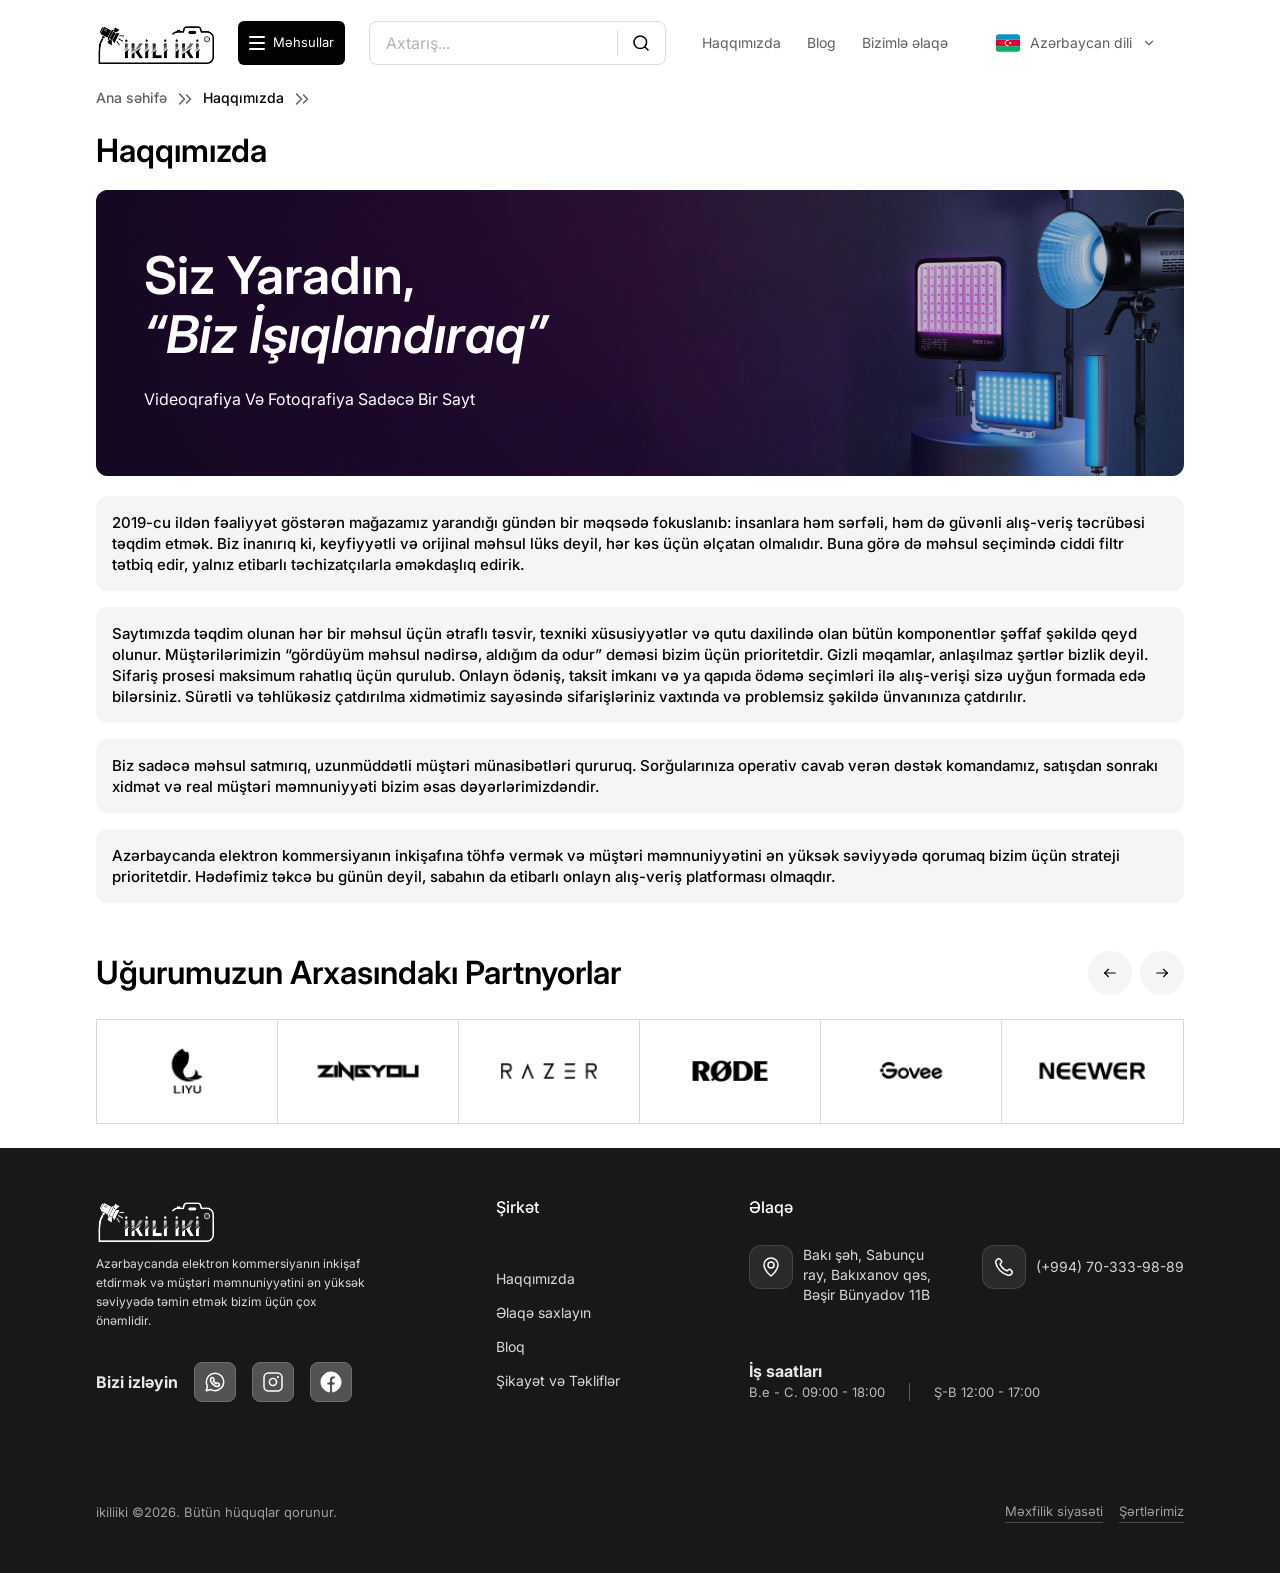
==== commit 0f911eed: "update ikili v4.5" ====
--- a/about.html
+++ b/about.html
@@ -17,7 +17,7 @@
     <link href="https://cdn.jsdelivr.net/npm/bootstrap@5.3.8/dist/css/bootstrap.min.css" rel="stylesheet"
         integrity="sha384-sRIl4kxILFvY47J16cr9ZwB07vP4J8+LH7qKQnuqkuIAvNWLzeN8tE5YBujZqJLB" crossorigin="anonymous" />
 
-    <link rel="stylesheet" href="assets/css/style.css" />
+    <link rel="stylesheet" href="assets/css/style.css?v=20260314" />
 </head>
 
 <body class="page">
@@ -236,7 +236,7 @@
 
 
     <script src="https://cdn.jsdelivr.net/npm/gsap@3.12.5/dist/gsap.min.js"></script>
-    <script type="module" src="assets/js/main.js"></script>
+    <script type="module" src="assets/js/main.js?v=20260314"></script>
     <script src="https://cdn.jsdelivr.net/npm/bootstrap@5.3.8/dist/js/bootstrap.bundle.min.js"
         integrity="sha384-FKyoEForCGlyvwx9Hj09JcYn3nv7wiPVlz7YYwJrWVcXK/BmnVDxM+D2scQbITxI" crossorigin="anonymous">
         </script>
--- a/assets/css/style.css
+++ b/assets/css/style.css
@@ -1638,12 +1638,18 @@
   right: 0;
   display: none;
   z-index: 9999;
+  -webkit-text-size-adjust: 100%;
+  -moz-text-size-adjust: 100%;
+       text-size-adjust: 100%;
+}
+.drawer, .drawer__panel, .drawer__left, .drawer__center, .drawer__right, .drawer__mobile-top, .drawer__mobile-top--bar, .drawer__mobile-lang-wrap, .drawer__mobile-lang-menu {
+  box-sizing: border-box;
 }
 .drawer--active {
   display: block;
 }
 .drawer--details .drawer__panel {
-  grid-template-columns: 340px 320px max-content;
+  grid-template-columns: minmax(280px, 340px) minmax(20.6875rem, 20.6875rem) minmax(22.375rem, 24rem);
 }
 .drawer--details .drawer__left::after {
   opacity: 1;
@@ -1654,6 +1660,18 @@
   gap: 1rem;
 }
 .drawer--details .drawer__right {
+  display: flex;
+}
+.drawer--preview .drawer__panel {
+  grid-template-columns: minmax(280px, 340px) minmax(220px, 1fr) minmax(22.375rem, 24rem);
+}
+.drawer--preview .drawer__left::after {
+  opacity: 1;
+}
+.drawer--preview .drawer__center {
+  display: none;
+}
+.drawer--preview .drawer__right {
   display: flex;
 }
 .drawer__overlay {
@@ -1670,11 +1688,11 @@
   z-index: 2;
   display: grid;
   margin-left: var(--drawer-left, max(1rem, var(--page-gutter)));
-  margin-right: 1rem;
+  margin-right: 0;
   grid-template-columns: 340px;
   align-items: start;
-  max-width: -moz-max-content;
-  max-width: max-content;
+  width: calc(100vw - var(--drawer-left, max(1rem, var(--page-gutter))));
+  max-width: calc(100vw - var(--drawer-left, max(1rem, var(--page-gutter))));
   background: transparent;
   border-top: 0;
   overflow: hidden;
@@ -1691,6 +1709,7 @@
   position: relative;
   max-height: calc(100vh - var(--header-height, 85px) - 20px);
   overflow-y: auto;
+  scrollbar-gutter: stable both-edges;
   scrollbar-width: thin;
   scrollbar-color: #e3e3e3 transparent;
 }
@@ -1788,7 +1807,7 @@
   transition: color 0.18s ease;
 }
 .drawer__item-text {
-  font-size: 1rem;
+  font-size: clamp(0.9rem, 1.2vw, 1rem);
   font-weight: 600;
   color: #000;
   white-space: nowrap;
@@ -1818,6 +1837,7 @@
   background: #ffffff;
   max-height: calc(100vh - var(--header-height, 85px) - 20px);
   overflow-y: auto;
+  scrollbar-gutter: stable both-edges;
   scrollbar-width: thin;
   scrollbar-color: #e3e3e3 transparent;
 }
@@ -1837,12 +1857,14 @@
   gap: 1rem;
 }
 .drawer__sub {
-  display: block;
+  display: flex;
+  align-items: center;
   width: 100%;
+  min-width: 0;
   margin: 0;
   padding: 0.75rem;
   border-radius: 8px;
-  font-size: 1rem;
+  font-size: clamp(0.9rem, 1.2vw, 1rem);
   font-weight: 500;
   color: #010203;
   cursor: pointer;
@@ -1857,7 +1879,53 @@
 }
 .drawer__sub-text {
   display: block;
+  flex: 1;
+  min-width: 0;
   width: 100%;
+  white-space: nowrap;
+  overflow: hidden;
+  text-overflow: ellipsis;
+}
+.drawer__mobile-subs {
+  display: flex;
+  flex-direction: column;
+  gap: 0.375rem;
+}
+.drawer__mobile-top, .drawer__mobile-top--bar {
+  display: none;
+}
+.drawer__mobile-sub {
+  display: block;
+  width: 100%;
+  padding: 0.625rem 0.75rem;
+  border-radius: 0.5rem;
+  color: #010203;
+  font-size: clamp(0.95rem, 3.5vw, 1rem);
+  font-weight: 500;
+  line-height: 1.4;
+  cursor: pointer;
+}
+.drawer__mobile-sub--active {
+  background: #f5f5f5;
+}
+.drawer__mobile-divider {
+  border-top: 0.0625rem solid #dadbdd;
+}
+.drawer__mobile-lang-menu[hidden] {
+  display: none !important;
+}
+.drawer__mobile-lang-wrap.is-open .drawer__mobile-lang-menu {
+  display: block !important;
+}
+.drawer__mobile-lang-menu, .drawer__mobile-lang-menu li {
+  list-style: none;
+  margin: 0;
+  padding: 0;
+}
+.drawer__mobile-lang-option {
+  -moz-appearance: none;
+       appearance: none;
+  -webkit-appearance: none;
 }
 .drawer__right {
   display: none;
@@ -1921,6 +1989,516 @@
   min-width: 0;
 }
 
+.drawer.drawer--compact .drawer__panel {
+  margin-left: 0;
+  margin-right: 0;
+  width: 100%;
+  max-width: 100vw;
+  grid-template-columns: 1fr;
+  max-height: calc(100vh - var(--header-height, 85px) - 20px);
+}
+.drawer.drawer--compact .drawer__left {
+  padding: 0.75rem;
+  max-height: calc(100vh - var(--header-height, 85px) - 20px);
+}
+.drawer.drawer--compact .drawer__left::after {
+  display: none;
+}
+.drawer.drawer--compact .drawer__center,
+.drawer.drawer--compact .drawer__right {
+  display: none !important;
+}
+.drawer.drawer--compact .drawer__mobile-links {
+  display: flex;
+  align-items: center;
+  justify-content: center;
+  gap: 1rem;
+  flex-wrap: wrap;
+  width: 100%;
+  text-align: center;
+}
+.drawer.drawer--compact .drawer__mobile-link,
+.drawer.drawer--compact .drawer__mobile-lang,
+.drawer.drawer--compact .drawer__mobile-lang-btn {
+  color: #5a6268;
+  text-decoration: none;
+  font-size: clamp(0.8125rem, 3.3vw, 0.9rem);
+  line-height: 1;
+}
+.drawer.drawer--compact .drawer__mobile-subs {
+  display: flex;
+  flex-direction: column;
+  gap: 0.375rem;
+  margin-top: 0.375rem;
+}
+.drawer.drawer--compact .drawer__mobile-sub {
+  display: block;
+  width: 100%;
+  padding: 0.625rem 0.75rem;
+  border-radius: 0.5rem;
+  color: #010203;
+  font-size: clamp(0.95rem, 3.5vw, 1rem);
+  font-weight: 500;
+  line-height: 1.4;
+  cursor: pointer;
+}
+.drawer.drawer--compact .drawer__mobile-sub--active {
+  background: #f5f5f5;
+}
+.drawer.drawer--compact .drawer__mobile-divider {
+  margin-top: 0.375rem;
+  border-top: 0.0625rem solid #dadbdd;
+}
+
+@media only screen and (max-width: 1401px) {
+  .drawer__panel {
+    margin-left: 0;
+    margin-right: 0;
+    width: 100%;
+    max-width: 100%;
+  }
+  .drawer--details .drawer__panel {
+    grid-template-columns: minmax(280px, 340px) minmax(20.6875rem, 20.6875rem) minmax(300px, 22.375rem);
+  }
+}
+@media only screen and (max-width: 1200px) {
+  .drawer--details .drawer__panel {
+    grid-template-columns: minmax(250px, 20.625rem) clamp(17rem, 27.5vw, 20.625rem) minmax(280px, 22.375rem);
+  }
+  .drawer--details .drawer__center {
+    min-width: 0;
+  }
+  .drawer--details .drawer__right {
+    width: 22.375rem;
+    min-width: 22.375rem;
+  }
+  .drawer--details .drawer__right .products__card {
+    min-height: auto;
+  }
+}
+@media only screen and (max-width: 991px) {
+  .drawer__mobile-top--bar {
+    grid-column: 1/-1;
+    position: relative;
+    padding: 1rem;
+    margin: 0;
+    background: #fff;
+    z-index: 30;
+    overflow: visible;
+  }
+  .drawer__mobile-top.drawer__mobile-top--bar {
+    margin-bottom: 0;
+  }
+  .drawer__mobile-top {
+    display: flex;
+    flex-direction: column;
+    gap: 0.875rem;
+    margin-bottom: 0.875rem;
+    width: 100%;
+    box-sizing: border-box;
+  }
+  .drawer__mobile-search {
+    display: flex;
+    align-items: center;
+    width: 100%;
+    max-width: 100%;
+    height: 2.75rem;
+    min-height: 2.75rem;
+    border: 0.0625rem solid #dadbdd;
+    border-radius: 0.5rem;
+    overflow: hidden;
+    background: #fff;
+    box-sizing: border-box;
+  }
+  .drawer__mobile-search-input {
+    flex: 1;
+    border: 0;
+    outline: 0;
+    height: 100%;
+    padding: 0 0.75rem;
+    font-size: clamp(0.875rem, 3.6vw, 0.95rem);
+    background: transparent;
+  }
+  .drawer__mobile-search-btn {
+    width: 2.75rem;
+    height: 100%;
+    border: 0;
+    border-left: 0.0625rem solid #dadbdd;
+    background: transparent;
+    display: inline-flex;
+    align-items: center;
+    justify-content: center;
+  }
+  .drawer__mobile-links {
+    display: flex;
+    align-items: center;
+    justify-content: center;
+    gap: 1rem;
+    flex-wrap: wrap;
+    width: 100%;
+    text-align: center;
+    line-height: 1;
+  }
+  .drawer__mobile-link, .drawer__mobile-lang, .drawer__mobile-lang-btn {
+    color: #5a6268;
+    text-decoration: none;
+    font-size: clamp(0.8125rem, 3.3vw, 0.9rem);
+    line-height: 1;
+  }
+  .drawer__mobile-lang-wrap {
+    position: relative;
+    z-index: 31;
+  }
+  .drawer__mobile-lang-btn {
+    display: inline-flex;
+    align-items: center;
+    justify-content: center;
+    gap: 0.375rem;
+    border: 0;
+    background: transparent;
+    color: #5a6268;
+    font-size: clamp(0.8125rem, 3.3vw, 0.9rem);
+    padding: 0;
+    line-height: 1;
+    min-height: 1.25rem;
+  }
+  .drawer__mobile-lang-flag {
+    display: inline-flex;
+    width: 1.125rem;
+    height: 1.125rem;
+    flex-shrink: 0;
+    align-items: center;
+    justify-content: center;
+  }
+  .drawer__mobile-lang-flag svg {
+    width: 100%;
+    height: 100%;
+    display: block;
+  }
+  .drawer__mobile-lang-chevron {
+    flex-shrink: 0;
+    width: 0.875rem;
+    height: 0.875rem;
+    display: inline-block;
+    vertical-align: middle;
+    transition: transform 0.2s ease;
+    margin-top: 0;
+  }
+  .drawer__mobile-lang-wrap.is-open .drawer__mobile-lang-chevron {
+    transform: rotate(180deg);
+  }
+  .drawer__mobile-lang-menu {
+    position: absolute;
+    top: calc(100% + 0.375rem);
+    left: 0;
+    z-index: 40;
+    min-width: 9rem;
+    margin: 0;
+    padding: 0.25rem;
+    list-style: none;
+    background: #fff;
+    border: 0.0625rem solid #dadbdd;
+    border-radius: 0.5rem;
+    box-shadow: 0 0.25rem 0.625rem rgba(0, 0, 0, 0.08);
+  }
+  .drawer__mobile-lang-menu > li {
+    list-style: none;
+    margin: 0;
+    padding: 0;
+  }
+  .drawer__mobile-lang-menu > li::marker {
+    content: "";
+  }
+  .drawer__mobile-lang-option {
+    display: inline-flex;
+    align-items: center;
+    gap: 0.5rem;
+    width: 100%;
+    border: 0;
+    background: transparent;
+    text-align: left;
+    padding: 0.5rem 0.625rem;
+    border-radius: 0.375rem;
+    color: #010203;
+    font-size: clamp(0.8125rem, 3.2vw, 0.9rem);
+    line-height: 1.2;
+  }
+  .drawer__mobile-lang-option:hover {
+    background: #f5f5f5;
+  }
+  .drawer__mobile-lang-option-flag {
+    width: 1rem;
+    height: 1rem;
+    display: inline-flex;
+    align-items: center;
+    justify-content: center;
+    flex-shrink: 0;
+  }
+  .drawer__mobile-lang-option-flag svg {
+    width: 100%;
+    height: 100%;
+    display: block;
+  }
+  .drawer__panel {
+    margin-left: 0;
+    width: 100%;
+    max-width: 100%;
+    overflow: visible;
+  }
+  .drawer--details .drawer__panel {
+    grid-template-columns: minmax(250px, 340px) minmax(220px, 1fr);
+  }
+  .drawer--details .drawer__right {
+    display: none;
+  }
+}
+@media only screen and (max-width: 991px) and (min-width: 768px) {
+  .drawer--details .drawer__panel {
+    grid-template-columns: minmax(14rem, 17.5rem) minmax(0, 1fr) 22.375rem;
+  }
+  .drawer--details .drawer__center {
+    min-width: 0;
+  }
+  .drawer--details .drawer__right {
+    display: flex;
+    width: 22.375rem;
+    min-width: 22.375rem;
+  }
+}
+@media only screen and (max-width: 480px) {
+  .drawer__mobile-top {
+    display: flex;
+    flex-direction: column;
+    gap: 0.875rem;
+    margin-bottom: 0.875rem;
+    width: 100%;
+    box-sizing: border-box;
+    position: relative;
+    z-index: 30;
+    overflow: visible;
+  }
+  .drawer__mobile-search {
+    display: flex;
+    align-items: center;
+    width: 100%;
+    max-width: 100%;
+    height: 2.75rem;
+    min-height: 2.75rem;
+    border: 0.0625rem solid #dadbdd;
+    border-radius: 0.5rem;
+    overflow: hidden;
+    background: #fff;
+    box-sizing: border-box;
+  }
+  .drawer__mobile-search-input {
+    flex: 1;
+    border: 0;
+    outline: 0;
+    height: 100%;
+    padding: 0 0.75rem;
+    font-size: clamp(0.875rem, 3.6vw, 0.95rem);
+    background: transparent;
+  }
+  .drawer__mobile-search-btn {
+    width: 2.75rem;
+    height: 100%;
+    border: 0;
+    border-left: 0.0625rem solid #dadbdd;
+    background: transparent;
+    display: inline-flex;
+    align-items: center;
+    justify-content: center;
+  }
+  .drawer__mobile-links {
+    display: flex;
+    align-items: center;
+    justify-content: center;
+    gap: 1rem;
+    flex-wrap: wrap;
+    width: 100%;
+    text-align: center;
+    line-height: 1;
+  }
+  .drawer__mobile-link, .drawer__mobile-lang {
+    color: #5a6268;
+    font-size: clamp(0.8125rem, 3.3vw, 0.9rem);
+    text-decoration: none;
+    line-height: 1;
+    display: inline-flex;
+    align-items: center;
+  }
+  .drawer__mobile-lang {
+    display: inline-flex;
+    align-items: center;
+    gap: 0.375rem;
+    white-space: nowrap;
+    line-height: 1;
+  }
+  .drawer__mobile-lang-wrap {
+    position: relative;
+    z-index: 31;
+  }
+  .drawer__mobile-lang-btn {
+    display: inline-flex;
+    align-items: center;
+    justify-content: center;
+    gap: 0.375rem;
+    border: 0;
+    background: transparent;
+    color: #5a6268;
+    font-size: clamp(0.8125rem, 3.3vw, 0.9rem);
+    padding: 0;
+    line-height: 1;
+    min-height: 1.25rem;
+  }
+  .drawer__mobile-lang-flag {
+    display: inline-flex;
+    width: 1.125rem;
+    height: 1.125rem;
+    flex-shrink: 0;
+    align-items: center;
+    justify-content: center;
+  }
+  .drawer__mobile-lang-flag svg {
+    width: 100%;
+    height: 100%;
+    display: block;
+  }
+  .drawer__mobile-lang-chevron {
+    flex-shrink: 0;
+    width: 0.875rem;
+    height: 0.875rem;
+    display: inline-block;
+    vertical-align: middle;
+    transition: transform 0.2s ease;
+    margin-top: 0;
+  }
+  .drawer__mobile-lang-wrap.is-open .drawer__mobile-lang-chevron {
+    transform: rotate(180deg);
+  }
+  .drawer__mobile-lang-menu {
+    position: absolute;
+    top: calc(100% + 0.375rem);
+    left: 0;
+    z-index: 40;
+    min-width: 9rem;
+    margin: 0;
+    padding: 0.25rem;
+    list-style: none;
+    background: #fff;
+    border: 0.0625rem solid #dadbdd;
+    border-radius: 0.5rem;
+    box-shadow: 0 0.25rem 0.625rem rgba(0, 0, 0, 0.08);
+  }
+  .drawer__mobile-lang-menu > li {
+    list-style: none;
+    margin: 0;
+    padding: 0;
+  }
+  .drawer__mobile-lang-menu > li::marker {
+    content: "";
+  }
+  .drawer__mobile-lang-option {
+    display: inline-flex;
+    align-items: center;
+    gap: 0.5rem;
+    width: 100%;
+    border: 0;
+    background: transparent;
+    text-align: left;
+    padding: 0.5rem 0.625rem;
+    border-radius: 0.375rem;
+    color: #010203;
+    font-size: clamp(0.8125rem, 3.2vw, 0.9rem);
+    line-height: 1.2;
+  }
+  .drawer__mobile-lang-option:hover {
+    background: #f5f5f5;
+  }
+  .drawer__mobile-lang-option-flag {
+    width: 1rem;
+    height: 1rem;
+    display: inline-flex;
+    align-items: center;
+    justify-content: center;
+    flex-shrink: 0;
+  }
+  .drawer__mobile-lang-option-flag svg {
+    width: 100%;
+    height: 100%;
+    display: block;
+  }
+  .drawer__panel {
+    margin-left: 0;
+    margin-right: 0;
+    width: 100%;
+    max-width: 100vw;
+    grid-template-columns: 1fr;
+    max-height: calc(100vh - var(--header-height, 85px) - 20px);
+  }
+  .drawer__left {
+    padding: 0.75rem;
+    max-height: calc(100vh - var(--header-height, 85px) - 20px);
+  }
+  .drawer__left::after {
+    display: none;
+  }
+  .drawer__center, .drawer__right {
+    display: none !important;
+  }
+  .drawer__list {
+    gap: 0.625rem;
+  }
+  .drawer__item {
+    padding: 0.6875rem 0.75rem;
+    border-radius: 0.5rem;
+  }
+  .drawer__item--active {
+    background: transparent;
+  }
+  .drawer__item-ico {
+    width: 1.25rem;
+    height: 1.25rem;
+  }
+  .drawer__item-text {
+    font-size: clamp(0.95rem, 3.5vw, 1rem);
+    white-space: nowrap;
+    overflow: hidden;
+    text-overflow: ellipsis;
+  }
+  .drawer__chev {
+    width: 1.25rem;
+    height: 1.25rem;
+  }
+  .drawer__chev svg {
+    width: 1.25rem;
+    height: 1.25rem;
+  }
+  .drawer__mobile-subs {
+    display: flex;
+    flex-direction: column;
+    gap: 0.375rem;
+    margin-top: 0.375rem;
+  }
+  .drawer__mobile-sub {
+    display: block;
+    width: 100%;
+    padding: 0.625rem 0.75rem;
+    border-radius: 0.5rem;
+    color: #010203;
+    font-size: clamp(0.95rem, 3.5vw, 1rem);
+    font-weight: 500;
+    line-height: 1.4;
+    cursor: pointer;
+  }
+  .drawer__mobile-sub--active {
+    background: #f5f5f5;
+  }
+  .drawer__mobile-divider {
+    margin-top: 0.375rem;
+    border-top: 0.0625rem solid #dadbdd;
+  }
+}
 .contact-form {
   display: flex;
   justify-content: flex-start;
@@ -2175,9 +2753,9 @@
   white-space: nowrap;
   background: #010203;
   color: #ffffff;
-  gap: 0.625rem;
-  padding: 0.625rem 0.75rem;
-  font-size: clamp(0.8125rem, 1.8vw, 0.875rem);
+  gap: 0.5rem;
+  padding: 0.5625rem 0.6875rem;
+  font-size: 0.8125rem;
   flex-shrink: 0;
 }
 .header__products:hover {
@@ -2189,19 +2767,55 @@
 .header__products.active {
   background: #010203;
 }
-.header__products.active .header__products-icon--menu {
-  display: none;
-}
-.header__products.active .header__products-icon--close {
-  display: block;
-}
-.header__products-icon {
-  width: 1.5rem;
-  height: 1.5rem;
+.header__menu-wrapper {
+  width: 1rem;
+  height: 0.875rem;
+  display: inline-flex;
+  align-items: center;
+  justify-content: center;
+  position: relative;
   flex-shrink: 0;
 }
-.header__products-icon--close {
-  display: none;
+.header__hamburger-menu, .header__hamburger-menu::after, .header__hamburger-menu::before {
+  width: 1rem;
+  height: 0.125rem;
+  border-radius: 0.125rem;
+  background: currentColor;
+}
+.header__hamburger-menu {
+  position: absolute;
+  left: 50%;
+  top: 50%;
+  transform: translate(-50%, -50%);
+  transition: all 0ms 300ms;
+}
+.header__hamburger-menu::before {
+  content: "";
+  position: absolute;
+  left: 0;
+  bottom: 0.375rem;
+  transition: bottom 300ms 300ms cubic-bezier(0.23, 1, 0.32, 1), transform 300ms cubic-bezier(0.23, 1, 0.32, 1);
+}
+.header__hamburger-menu::after {
+  content: "";
+  position: absolute;
+  left: 0;
+  top: 0.375rem;
+  transition: top 300ms 300ms cubic-bezier(0.23, 1, 0.32, 1), transform 300ms cubic-bezier(0.23, 1, 0.32, 1);
+}
+.header__hamburger-menu.animate {
+  background: rgba(255, 255, 255, 0);
+  transition: all 0ms 300ms;
+}
+.header__hamburger-menu.animate::after {
+  top: 0;
+  transform: rotate(45deg);
+  transition: top 300ms cubic-bezier(0.23, 1, 0.32, 1), transform 300ms 300ms cubic-bezier(0.23, 1, 0.32, 1);
+}
+.header__hamburger-menu.animate::before {
+  bottom: 0;
+  transform: rotate(-45deg);
+  transition: bottom 300ms cubic-bezier(0.23, 1, 0.32, 1), transform 300ms 300ms cubic-bezier(0.23, 1, 0.32, 1);
 }
 .header__search {
   display: flex;
@@ -2316,14 +2930,14 @@
     min-width: 0;
     max-width: 11rem;
   }
-  .header__products span {
+  .header__products-label {
     overflow: hidden;
     text-overflow: ellipsis;
     white-space: nowrap;
   }
-  .header__products-icon {
-    width: 1.375rem;
-    height: 1.375rem;
+  .header__menu-wrapper {
+    width: 1.5rem;
+    height: 1.5rem;
   }
   .header__search {
     width: 100%;
@@ -2409,14 +3023,14 @@
     min-width: 0;
     max-width: 11rem;
   }
-  .header__products span {
+  .header__products-label {
     overflow: hidden;
     text-overflow: ellipsis;
     white-space: nowrap;
   }
-  .header__products-icon {
-    width: 1.375rem;
-    height: 1.375rem;
+  .header__menu-wrapper {
+    width: 1.5rem;
+    height: 1.5rem;
   }
   .header__search {
     width: 100%;
@@ -2551,13 +3165,33 @@
     gap: 0;
     justify-content: center;
   }
-  .header__products-icon {
-    width: 1.375rem;
-    height: 1.375rem;
-  }
-  .header__products span {
+  .header__menu-wrapper {
+    width: 1.5rem;
+    height: 1.5rem;
+  }
+  .header__products-label {
     display: none;
   }
+}
+
+body.drawer-open .header {
+  z-index: 10010;
+}
+body.drawer-open .header__lang-wrap {
+  position: relative;
+  z-index: 10011;
+}
+body.drawer-open .header__lang-menu {
+  z-index: 10012;
+}
+
+.header__lang-wrap {
+  position: relative;
+  z-index: 1001;
+}
+
+.header__lang-menu {
+  z-index: 1002;
 }
 
 @media only screen and (max-width: 991px) {
@@ -2644,12 +3278,12 @@
     gap: 0;
     justify-content: center;
   }
-  .page--about .header__products span,
-  .page--blog-details .header__products span,
-  .page--blog .header__products span,
-  .page--contact .header__products span,
-  .page--complaints .header__products span,
-  .page--home .header__products span {
+  .page--about .header__products-label,
+  .page--blog-details .header__products-label,
+  .page--blog .header__products-label,
+  .page--contact .header__products-label,
+  .page--complaints .header__products-label,
+  .page--home .header__products-label {
     display: none;
   }
 }
@@ -2694,12 +3328,12 @@
     gap: 0;
     justify-content: center;
   }
-  .page--about .header__products span,
-  .page--blog-details .header__products span,
-  .page--blog .header__products span,
-  .page--contact .header__products span,
-  .page--complaints .header__products span,
-  .page--home .header__products span {
+  .page--about .header__products-label,
+  .page--blog-details .header__products-label,
+  .page--blog .header__products-label,
+  .page--contact .header__products-label,
+  .page--complaints .header__products-label,
+  .page--home .header__products-label {
     display: none;
   }
 }
@@ -6125,19 +6759,19 @@
 
 @media only screen and (max-width: 768px) {
   .page--product-details .header {
-    --header-height: 8.75rem;
+    --header-height: 5.3125rem;
   }
   .page--product-details .header__inner {
     display: grid;
-    grid-template-areas: "logo products" "search search";
+    grid-template-areas: "logo products";
     grid-template-columns: minmax(0, 1fr) auto;
     -moz-column-gap: 0.75rem;
          column-gap: 0.75rem;
-    row-gap: 0.75rem;
-    padding-block: 1rem;
+    row-gap: 0;
+    padding-block: 0;
   }
   .page--product-details #header-placeholder {
-    min-height: 8.75rem;
+    min-height: 5.3125rem;
     margin-bottom: 1rem;
   }
   .page--product-details .header__logo {
@@ -6156,9 +6790,7 @@
     justify-self: end;
   }
   .page--product-details .header__search {
-    grid-area: search;
-    display: flex !important;
-    min-width: 0;
+    display: none !important;
   }
   .page--product-details .header__nav,
   .page--product-details .header__lang-wrap,
@@ -6168,19 +6800,19 @@
 }
 @media only screen and (max-width: 600px) {
   .page--product-details .header {
-    --header-height: 8.75rem;
+    --header-height: 5.3125rem;
   }
   .page--product-details .header__inner {
     display: grid;
-    grid-template-areas: "logo products" "search search";
+    grid-template-areas: "logo products";
     grid-template-columns: minmax(0, 1fr) auto;
     -moz-column-gap: 0.75rem;
          column-gap: 0.75rem;
-    row-gap: 0.75rem;
-    padding-block: 1rem;
+    row-gap: 0;
+    padding-block: 0;
   }
   .page--product-details #header-placeholder {
-    min-height: 8.75rem;
+    min-height: 5.3125rem;
     margin-bottom: 1rem;
   }
   .page--product-details .header__logo {
@@ -6199,9 +6831,7 @@
     justify-self: end;
   }
   .page--product-details .header__search {
-    grid-area: search;
-    display: flex !important;
-    min-width: 0;
+    display: none !important;
   }
   .page--product-details .header__nav,
   .page--product-details .header__lang-wrap,
@@ -6211,19 +6841,19 @@
 }
 @media only screen and (max-width: 380px) {
   .page--product-details .header {
-    --header-height: 8.75rem;
+    --header-height: 5.3125rem;
   }
   .page--product-details #header-placeholder {
-    min-height: 8.75rem;
+    min-height: 5.3125rem;
   }
   .page--product-details .header__inner {
     display: grid;
-    grid-template-areas: "logo products" "search search";
+    grid-template-areas: "logo products";
     grid-template-columns: minmax(0, 1fr) auto;
     -moz-column-gap: 0.5rem;
          column-gap: 0.5rem;
-    row-gap: 0.75rem;
-    padding-block: 1rem;
+    row-gap: 0;
+    padding-block: 0;
   }
   .page--product-details .header__logo {
     max-width: 7.375rem;
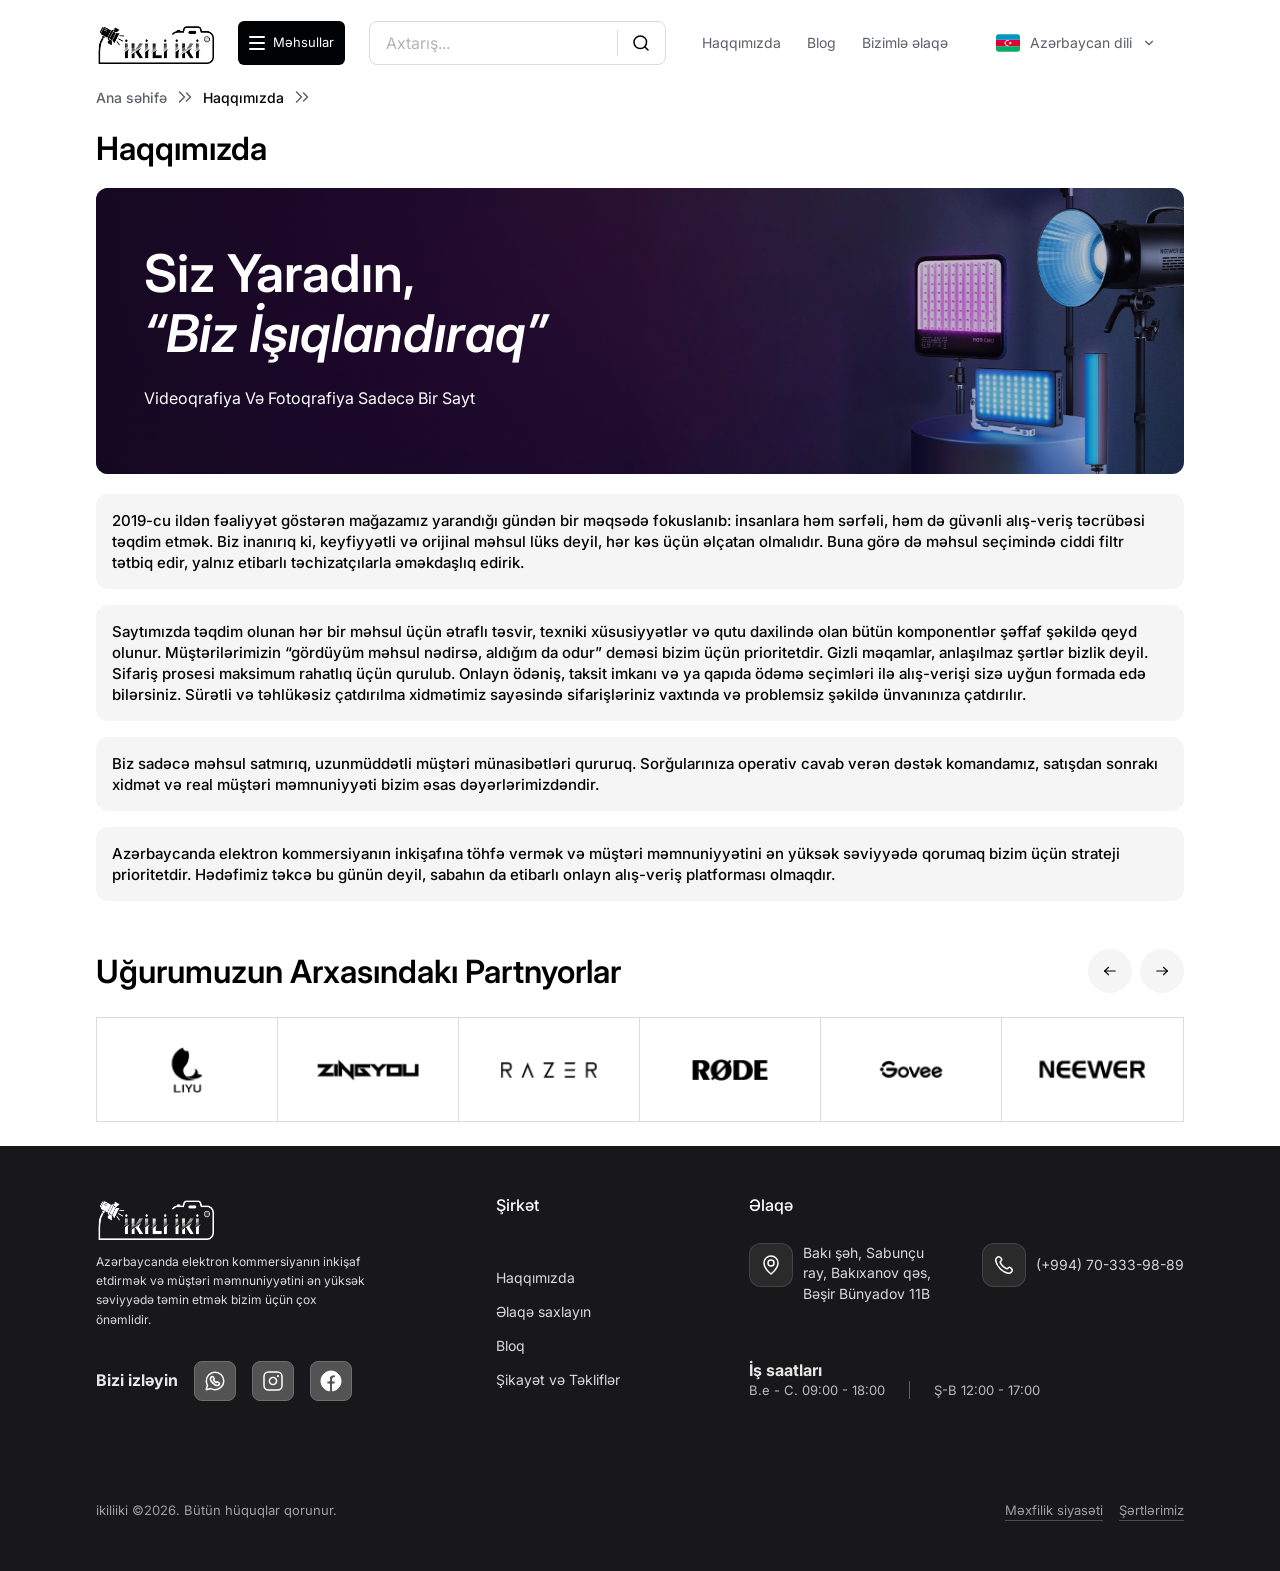
==== commit 0a6370e7: "update ikili v4.7" ====
--- a/about.html
+++ b/about.html
@@ -95,7 +95,7 @@
                 </div>
 
                 <div class="about-page__hero">
-                    <img class="about-page__hero-img" src="assets/images/783815d9c4e5a7d03388fd87f96c29ed0e0bb975.png"
+                    <img loading="lazy" decoding="async" class="about-page__hero-img" src="assets/images/783815d9c4e5a7d03388fd87f96c29ed0e0bb975.png"
                         alt="İşıqlandırma avadanlıqları banneri" />
                     <div class="about-page__hero-overlay"></div>
                     <div class="about-page__hero-content">
@@ -163,27 +163,27 @@
 
                 <div class="partners__grid content-section__body">
                     <article class="partners__item">
-                        <img class="partners__logo-img" src="assets/images/7e1b06cc6317b31910e178910c5c6d897cb41ca3.png"
+                        <img loading="lazy" decoding="async" class="partners__logo-img" src="assets/images/7e1b06cc6317b31910e178910c5c6d897cb41ca3.png"
                             alt="LIYU logo" />
                     </article>
                     <article class="partners__item">
-                        <img class="partners__logo-img" src="assets/images/0673162a0734f0a54d78c6aa45c5b738d48a8bcf.png"
+                        <img loading="lazy" decoding="async" class="partners__logo-img" src="assets/images/0673162a0734f0a54d78c6aa45c5b738d48a8bcf.png"
                             alt="ZINGYOU logo" />
                     </article>
                     <article class="partners__item">
-                        <img class="partners__logo-img" src="assets/images/912b0873d910c1937756f70fe49c5cca864fa3f9.png"
+                        <img loading="lazy" decoding="async" class="partners__logo-img" src="assets/images/912b0873d910c1937756f70fe49c5cca864fa3f9.png"
                             alt="RAZER logo" />
                     </article>
                     <article class="partners__item">
-                        <img class="partners__logo-img" src="assets/images/ed5071518060241ebef5698810afa7528b020227.png"
+                        <img loading="lazy" decoding="async" class="partners__logo-img" src="assets/images/ed5071518060241ebef5698810afa7528b020227.png"
                             alt="RODE logo" />
                     </article>
                     <article class="partners__item">
-                        <img class="partners__logo-img" src="assets/images/1686026bab9365702d0a793933f1c906a373e9fb.png"
+                        <img loading="lazy" decoding="async" class="partners__logo-img" src="assets/images/1686026bab9365702d0a793933f1c906a373e9fb.png"
                             alt="Govee logo" />
                     </article>
                     <article class="partners__item">
-                        <img class="partners__logo-img" src="assets/images/a6242b0c8b187287f1c6bbee1114481ae0c81017.png"
+                        <img loading="lazy" decoding="async" class="partners__logo-img" src="assets/images/a6242b0c8b187287f1c6bbee1114481ae0c81017.png"
                             alt="NEEWER logo" />
                     </article>
                 </div>
--- a/assets/css/style.css
+++ b/assets/css/style.css
@@ -35,14 +35,29 @@
   }
 }
 body {
+  min-height: 100%;
   height: 100%;
   font-family: "Inter", sans-serif;
   background-color: rgb(255, 255, 255);
   overflow-x: hidden;
+  -webkit-font-smoothing: antialiased;
+  -moz-osx-font-smoothing: grayscale;
 }
 
 html {
+  min-height: 100%;
   overflow-x: hidden;
+  -webkit-text-size-adjust: 100%;
+  -moz-text-size-adjust: 100%;
+  text-size-adjust: 100%;
+}
+
+img,
+svg,
+video,
+canvas {
+  display: block;
+  max-width: 100%;
 }
 
 p {
